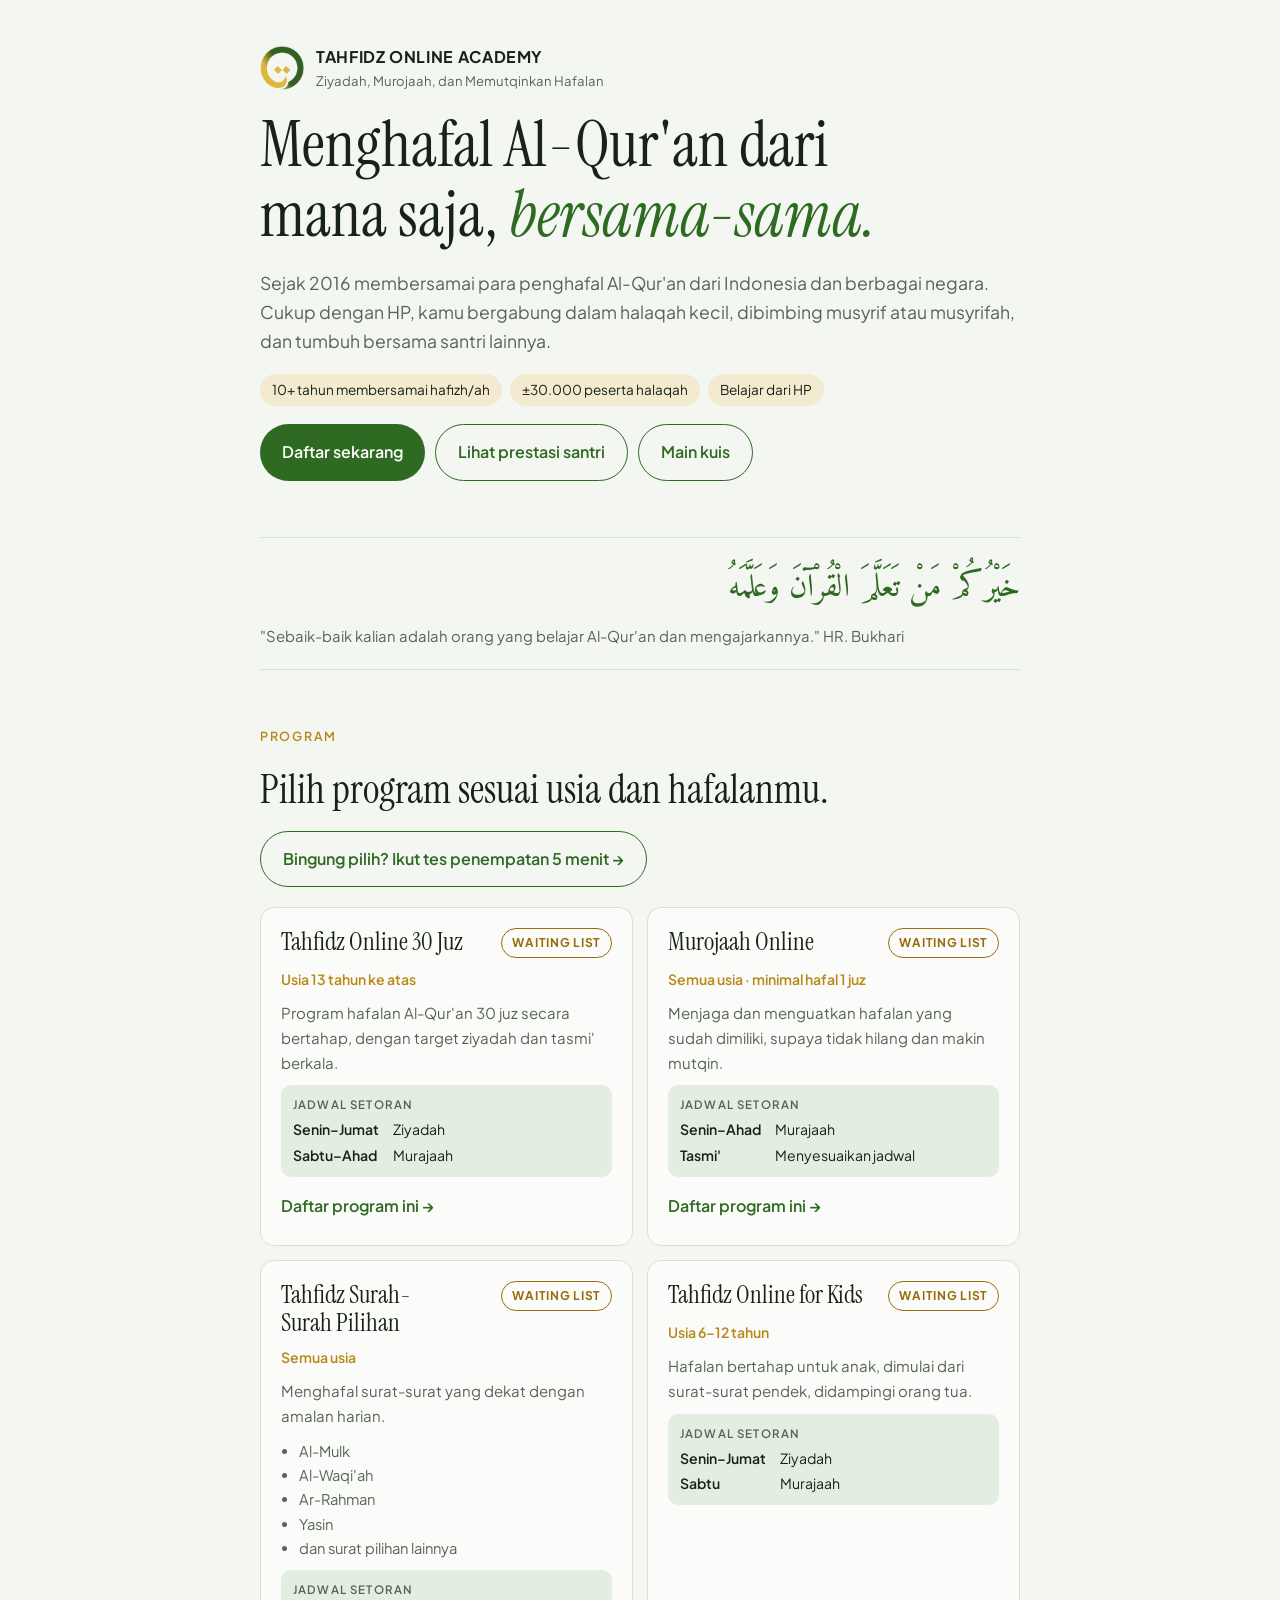
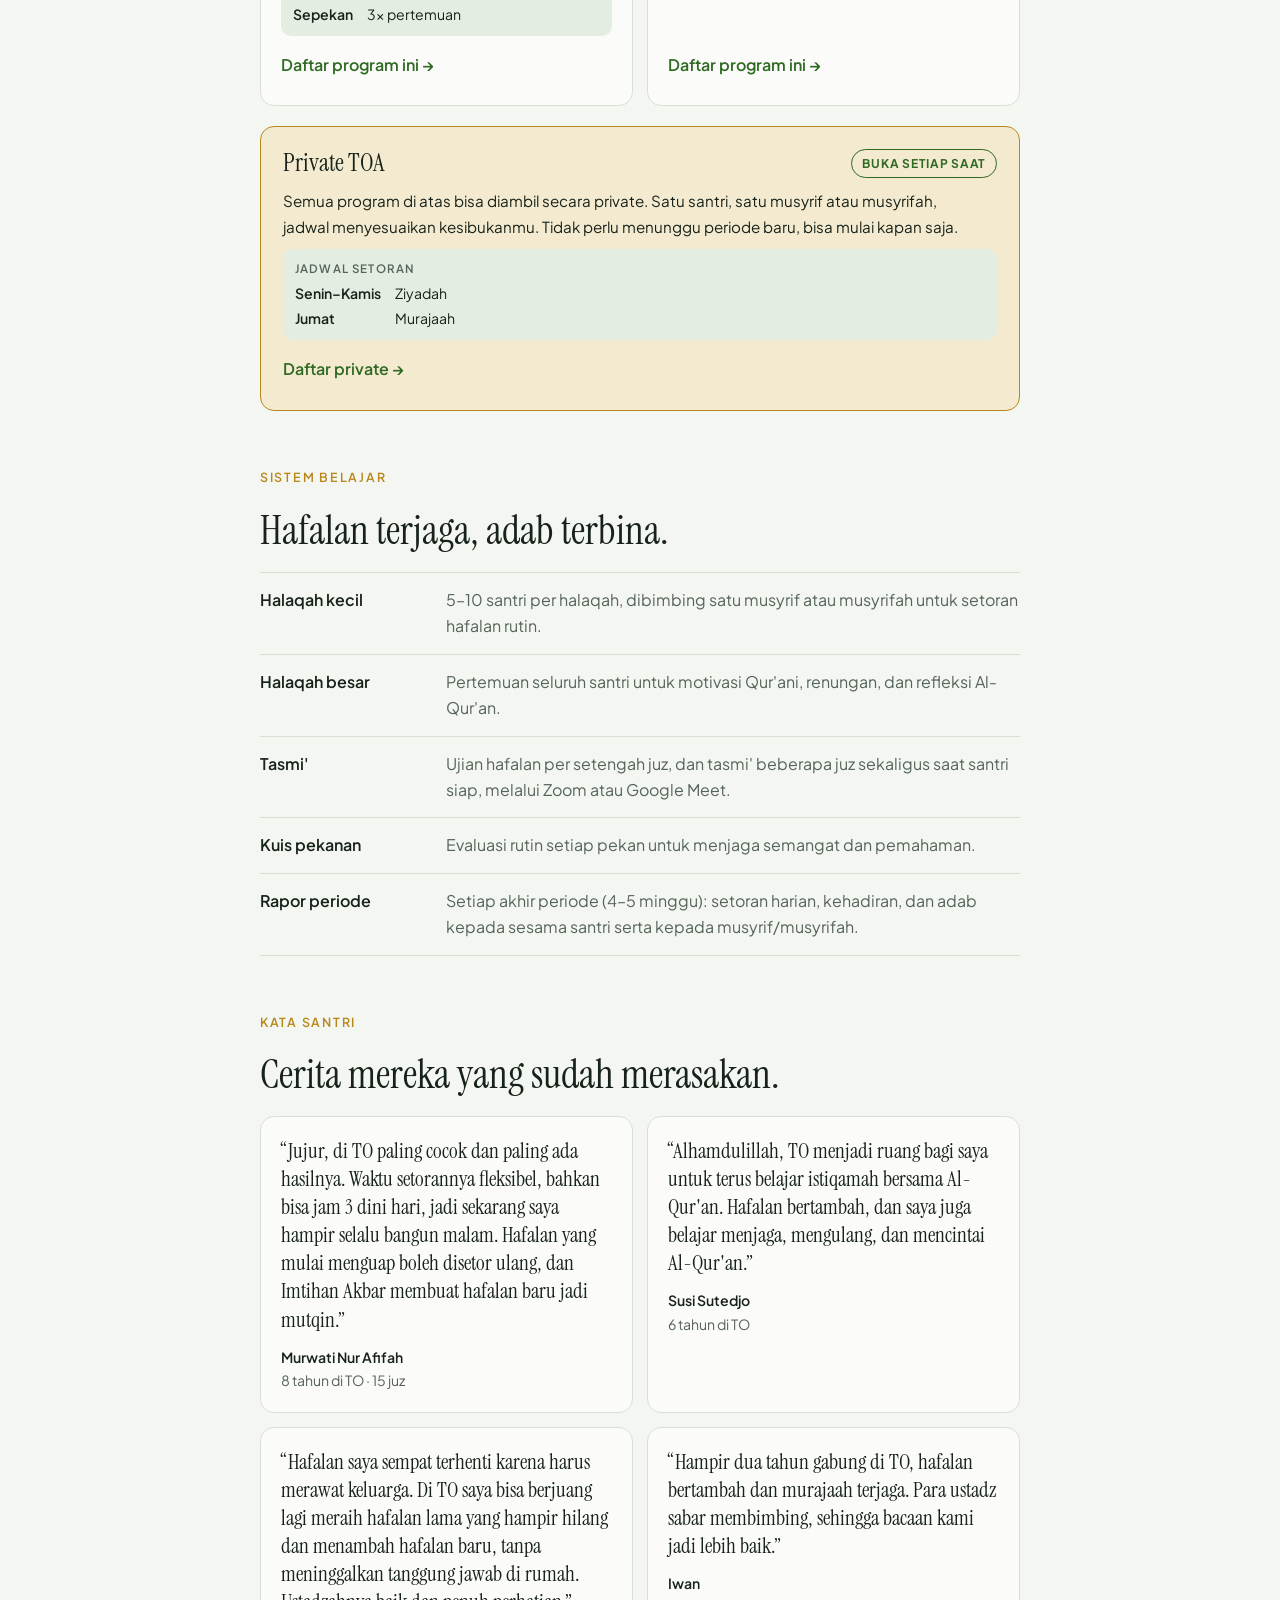
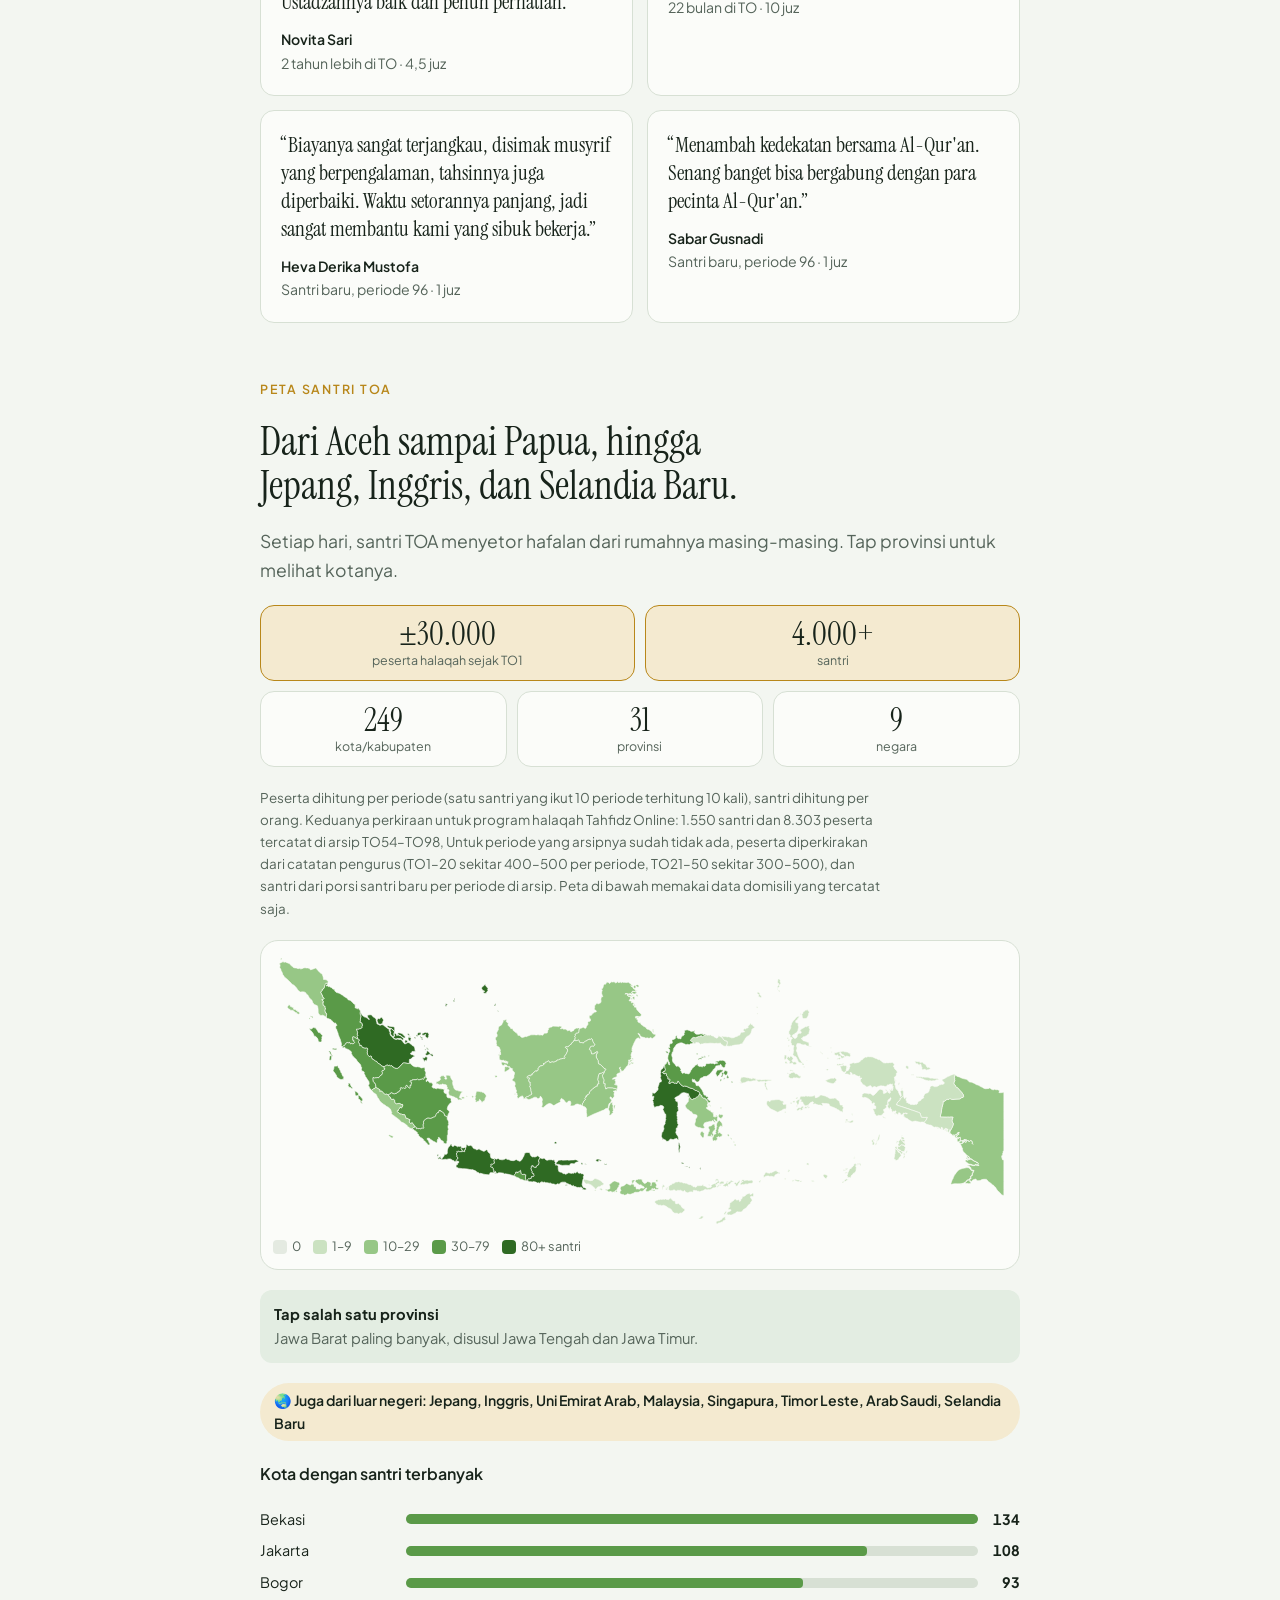
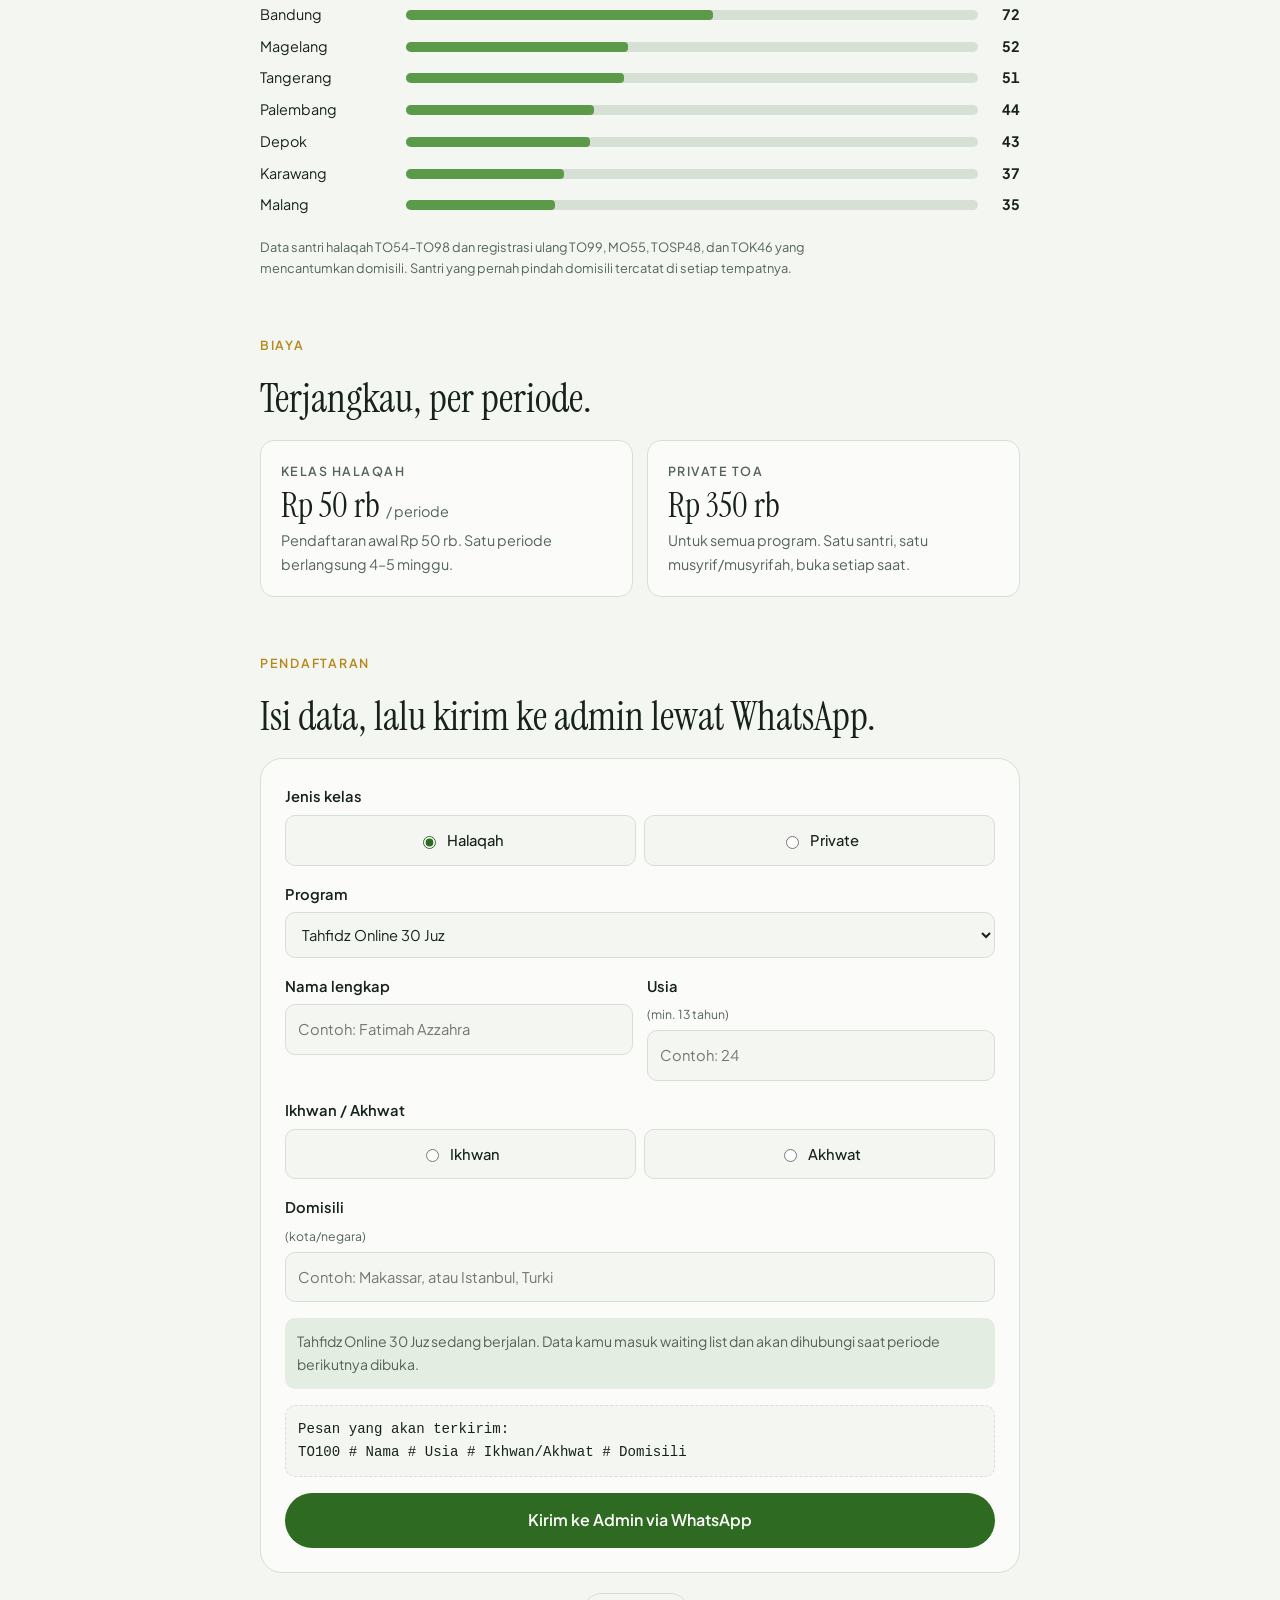
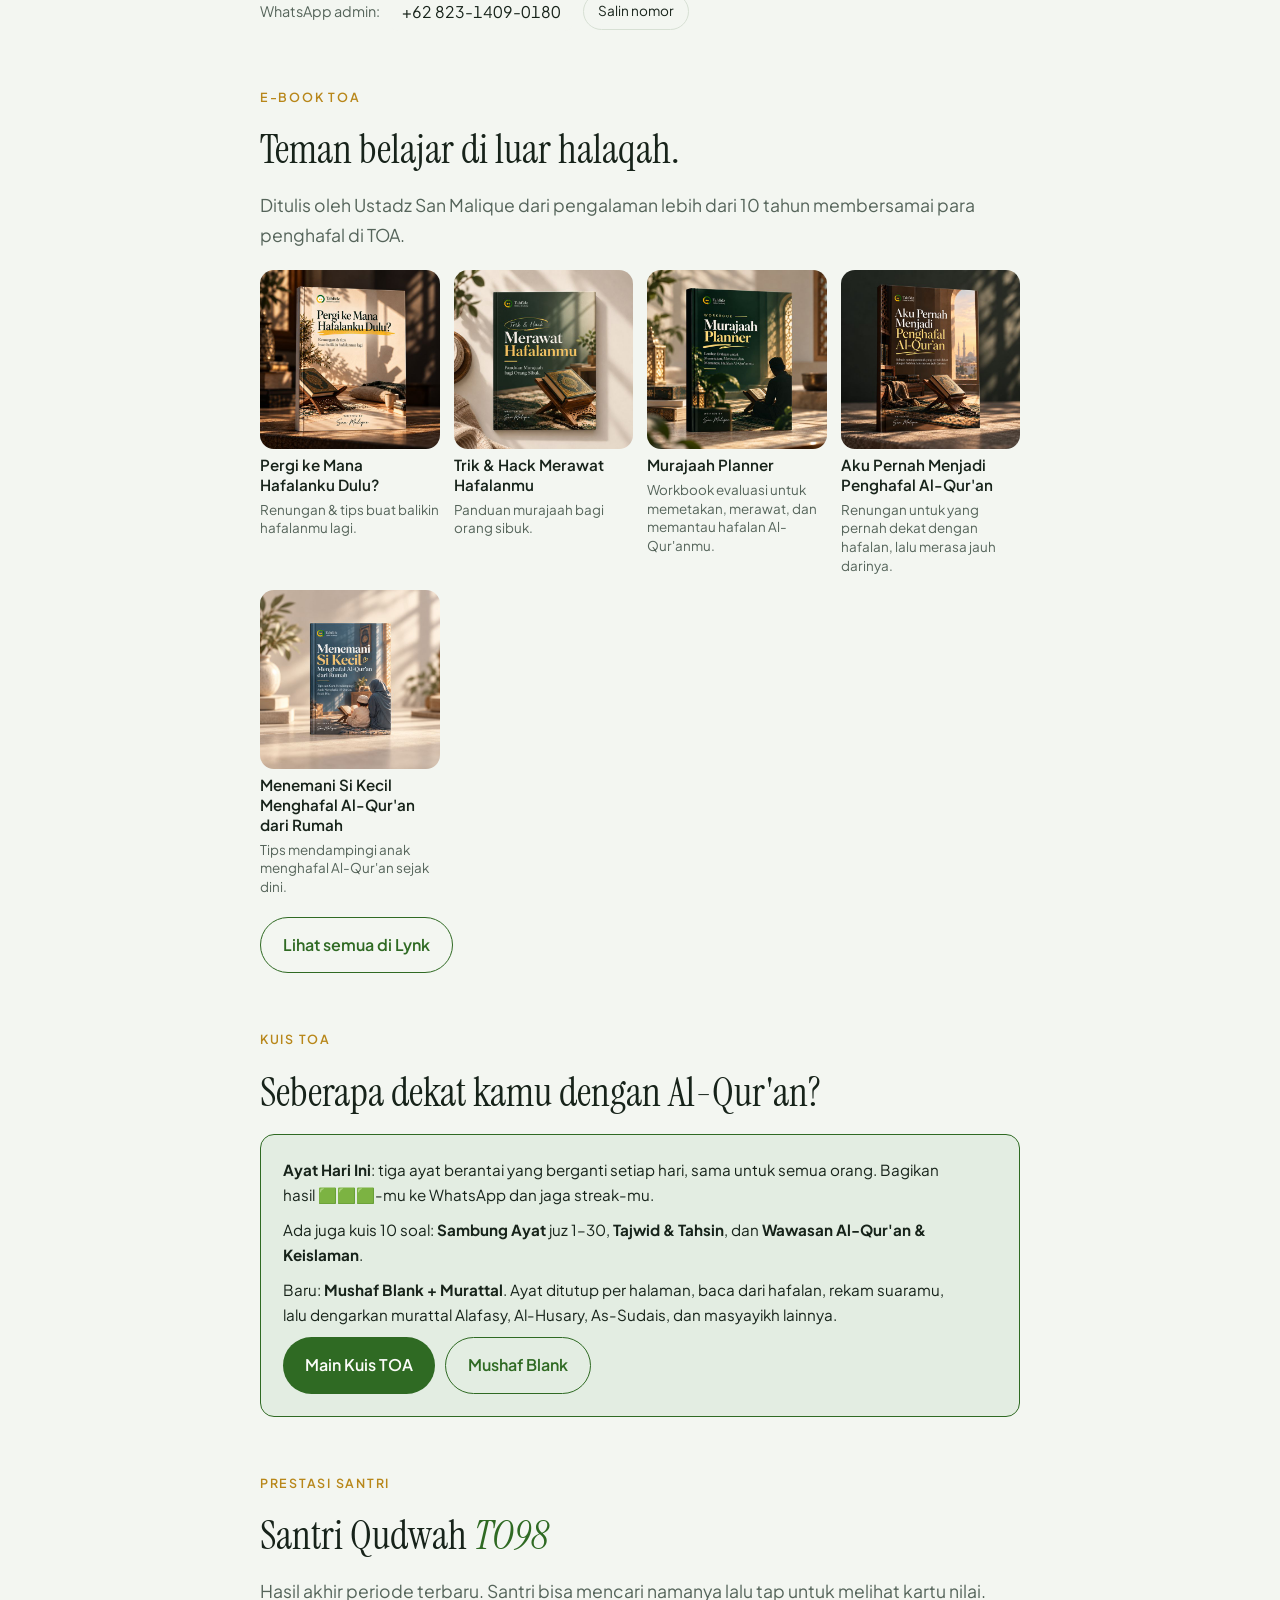
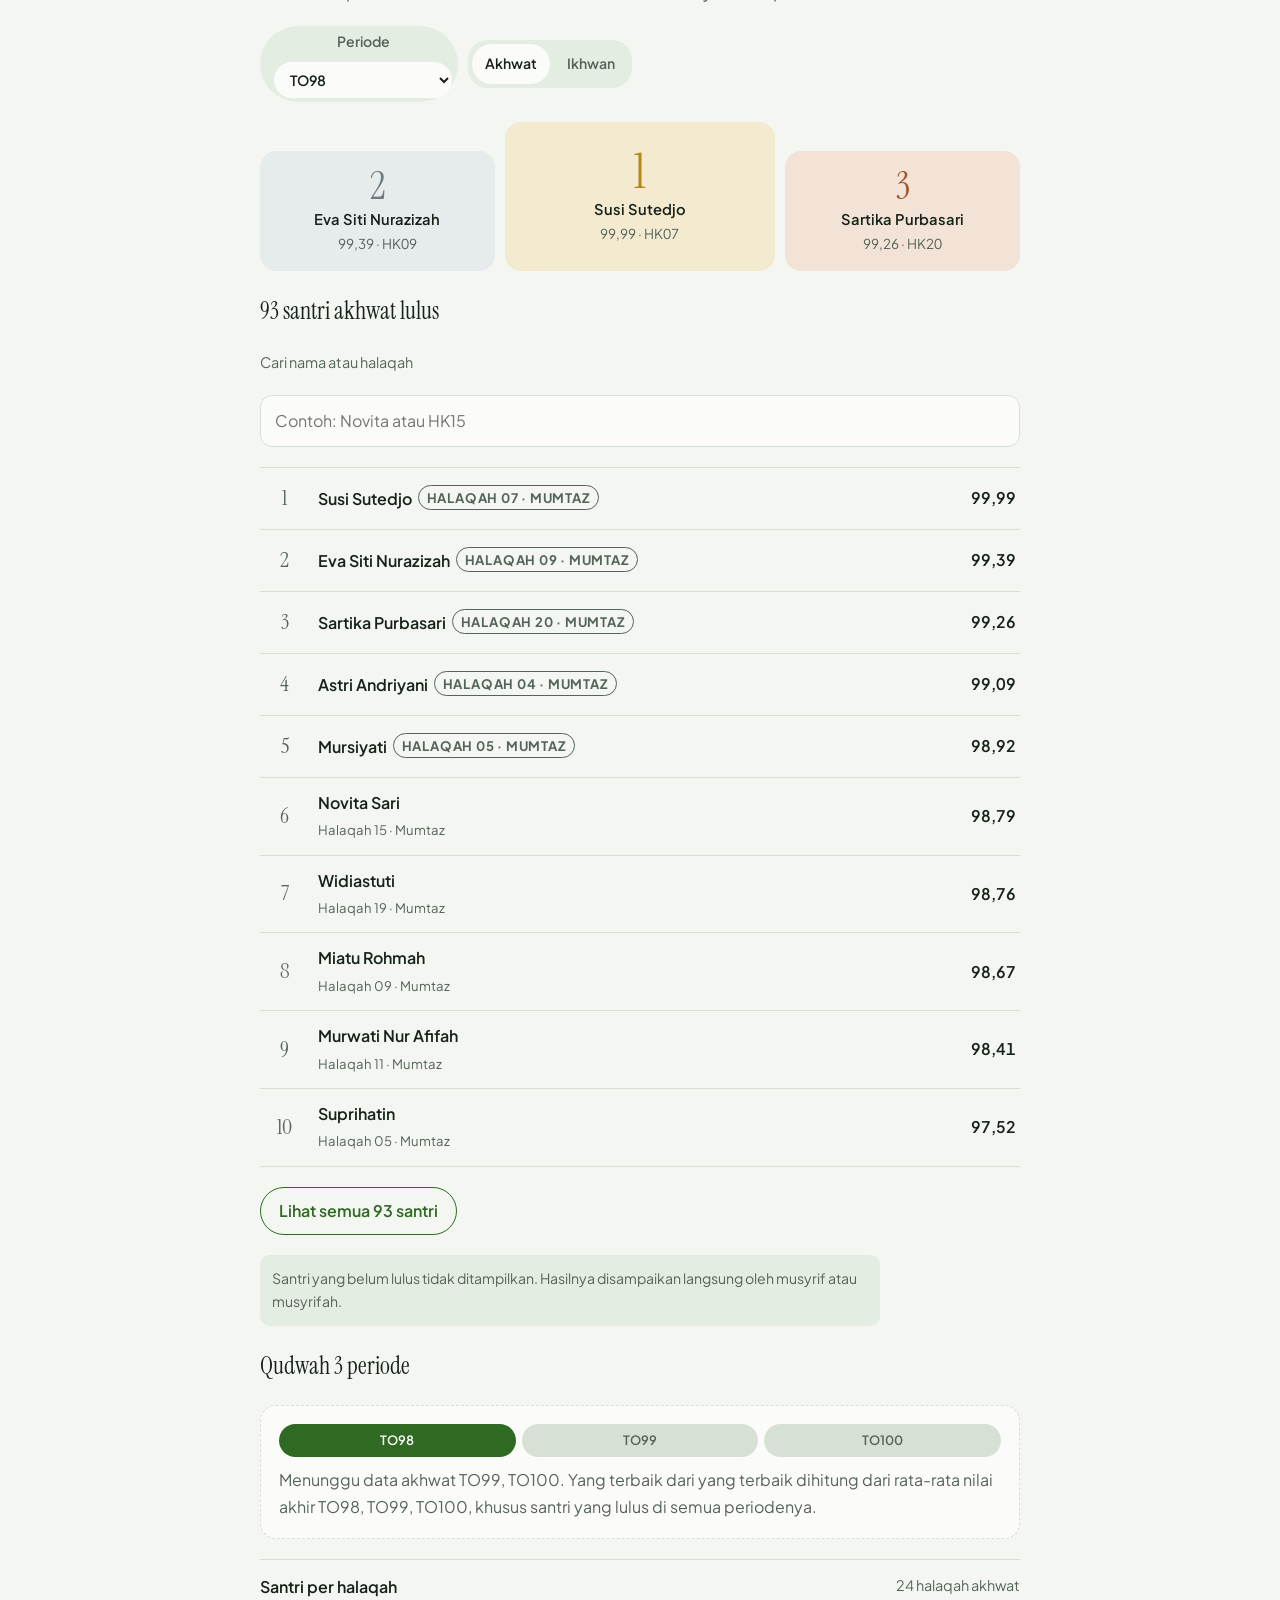
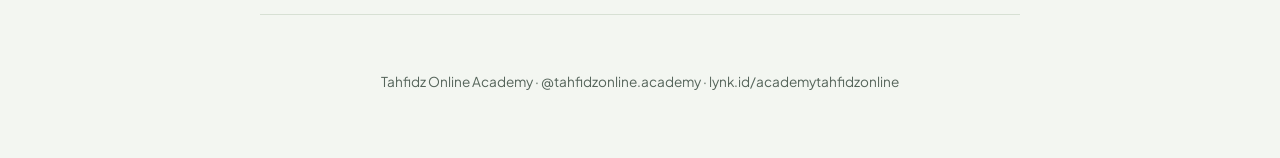
==== index.html @ 3d91cedf "Klasemen: 20 besar di kuis, 10 besar di beranda Co-Authored-By: Claude Opus 5.5 <noreply@anthropic.c" ====
<!doctype html>
<html lang="id">
<head>
<meta charset="utf-8">
<meta name="viewport" content="width=device-width,initial-scale=1,viewport-fit=cover">
<meta name="description" content="Tahfidz Online Academy: menghafal Al-Qur'an dari mana saja, bersama halaqah dan musyrif/musyrifah. Program, pendaftaran, prestasi santri, dan e-book.">
<meta property="og:title" content="Tahfidz Online Academy">
<meta property="og:description" content="Tahfidz Online Academy: menghafal Al-Qur'an dari mana saja, bersama halaqah dan musyrif/musyrifah. Program, pendaftaran, prestasi santri, dan e-book.">
<meta property="og:image" content="/img/logo-512.png">
<meta name="theme-color" content="#2F6A23">
<link rel="icon" type="image/png" href="/img/logo-160.png">
<link rel="apple-touch-icon" href="/img/logo-512.png">
<style>:root{box-sizing:border-box;padding-top:env(safe-area-inset-top,0px);padding-bottom:env(safe-area-inset-bottom,0px)}body{margin:0;padding:0;font:14px -apple-system,BlinkMacSystemFont,sans-serif}img{max-width:100%}[hidden]{display:none!important}</style>
</head>
<body>

<title>Tahfidz Online Academy</title>
<link rel="preconnect" href="https://fonts.googleapis.com">
<link rel="preconnect" href="https://fonts.gstatic.com" crossorigin>
<link rel="stylesheet" href="https://fonts.googleapis.com/css2?family=Instrument+Serif:ital@0;1&family=Plus+Jakarta+Sans:wght@400;500;600;700&family=Amiri:wght@400;700&display=swap">
<style>
/* Layout: single reading column; program cards as a 2x2 grid; registration form that composes the admin's WA format */
:root{
  --bg:#F3F6F1; --paper:#FBFCF9; --ink:#17231A; --muted:#55645A; --line:#D7E0D4;
  --green:#2F6A23; --green-soft:#E3EDE2; --gold:#B8871A; --gold-soft:#F4EAD0;
  --ok:#2F6A23; --wait:#9A6B0E;
  --display:"Instrument Serif", Georgia, "Times New Roman", serif;
  --body:"Plus Jakarta Sans", system-ui, -apple-system, "Segoe UI", sans-serif;
  --arabic:"Amiri", "Traditional Arabic", serif;
  --r:14px;
}
@media (prefers-color-scheme: dark){:root:not([data-theme="light"]){
  --bg:#0E1610; --paper:#141F17; --ink:#E6EDE5; --muted:#9DAE9F; --line:#26372A;
  --green:#8CC77E; --green-soft:#1A2B1E; --gold:#E2B84A; --gold-soft:#2A2414; --ok:#8CC77E; --wait:#E2B84A; color-scheme:dark}}
:root[data-theme="dark"]{
  --bg:#0E1610; --paper:#141F17; --ink:#E6EDE5; --muted:#9DAE9F; --line:#26372A;
  --green:#8CC77E; --green-soft:#1A2B1E; --gold:#E2B84A; --gold-soft:#2A2414; --ok:#8CC77E; --wait:#E2B84A; color-scheme:dark}
*{box-sizing:border-box}
body{background:var(--bg);color:var(--ink);font-family:var(--body);font-size:16px;line-height:1.65;
  padding-left:max(16px,env(safe-area-inset-left,0px));padding-right:max(16px,env(safe-area-inset-right,0px));padding-block:0}
.wrap{max-width:760px;margin:0 auto;padding-block:44px 64px;display:flex;flex-direction:column;gap:56px}
.eyebrow{font-size:.78rem;letter-spacing:.14em;text-transform:uppercase;color:var(--gold);font-weight:600}
h1,h2,h3{font-family:var(--display);font-weight:400;text-wrap:balance;margin:0;line-height:1.1}
h1{font-size:clamp(2.5rem,7vw,4rem)}
h1 em{font-style:italic;color:var(--green)}
h2{font-size:clamp(1.9rem,4.5vw,2.5rem)}
h3{font-size:1.55rem}
p{margin:0;max-width:62ch}
.lead{font-size:1.1rem;color:var(--muted)}
header{display:flex;flex-direction:column;gap:18px}
.brand{display:flex;align-items:center;gap:12px}
.brand svg,.brand img{width:44px;height:44px;flex:none;object-fit:contain}
.brand b{font-weight:700;letter-spacing:.04em}
.brand span{display:block;font-size:.82rem;color:var(--muted)}
.stats{display:flex;flex-wrap:wrap;gap:8px}
.stats span{background:var(--gold-soft);border-radius:999px;padding:5px 12px;font-size:.85rem}
.btn{display:inline-flex;align-items:center;justify-content:center;gap:8px;background:var(--green);color:var(--paper);text-decoration:none;font-weight:600;
  padding:14px 22px;border-radius:999px;border:0;font:inherit;font-weight:600;cursor:pointer}
.btn.ghost{background:transparent;color:var(--green);border:1.5px solid var(--green)}
.btn:focus-visible,select:focus-visible,input:focus-visible,.copy:focus-visible{outline:3px solid var(--gold);outline-offset:3px}
.ayat{border-top:1px solid var(--line);border-bottom:1px solid var(--line);padding-block:20px;display:flex;flex-direction:column;gap:6px}
.ayat .ar{font-family:var(--arabic);font-size:clamp(1.5rem,5vw,2rem);direction:rtl;text-align:right;color:var(--green);line-height:1.9}
.ayat .tr{color:var(--muted);font-size:.93rem}
section{display:flex;flex-direction:column;gap:20px}
.programs{display:grid;grid-template-columns:repeat(auto-fit,minmax(300px,1fr));gap:14px}
.prog{background:var(--paper);border:1px solid var(--line);border-radius:var(--r);padding:20px;display:flex;flex-direction:column;gap:10px;min-width:0}
.prog .top{display:flex;justify-content:space-between;align-items:start;gap:10px}
.status{font-size:.75rem;font-weight:700;letter-spacing:.06em;text-transform:uppercase;padding:4px 10px;border-radius:999px;white-space:nowrap;border:1px solid currentColor}
.status.buka{color:var(--ok)}
.status.berjalan{color:var(--wait)}
.prog .who{font-size:.88rem;color:var(--gold);font-weight:600}
.prog p{color:var(--muted);font-size:.94rem}
.prog ul{margin:0;padding-left:18px;color:var(--muted);font-size:.92rem}
.jadwal{margin:0;background:var(--green-soft);border-radius:10px;padding:10px 12px;display:grid;grid-template-columns:auto 1fr;gap:2px 14px;font-size:.88rem}
.jadwal dt{grid-column:1/-1;font-size:.72rem;letter-spacing:.1em;text-transform:uppercase;color:var(--muted);font-weight:600;margin-bottom:2px}
.jadwal dd{margin:0}
.jadwal dd.d{font-weight:600}
.prog .pick{align-self:flex-start;margin-top:auto;background:none;border:0;color:var(--green);font:inherit;font-weight:600;cursor:pointer;padding:6px 0}
.private{background:var(--gold-soft);border:1px solid var(--gold);border-radius:var(--r);padding:22px;display:flex;flex-direction:column;gap:10px}
.private .top{display:flex;justify-content:space-between;align-items:start;gap:10px;flex-wrap:wrap}
.private p{color:var(--ink);font-size:.95rem}
.private .pick{align-self:flex-start;background:none;border:0;color:var(--green);font:inherit;font-weight:600;cursor:pointer;padding:6px 0}
.system{border-top:1px solid var(--line)}
.system div{display:grid;grid-template-columns:170px 1fr;gap:16px;padding-block:14px;border-bottom:1px solid var(--line)}
.system dt{font-weight:600}
.system dd{margin:0;color:var(--muted);min-width:0}
dl{margin:0}
.fee{display:grid;grid-template-columns:repeat(auto-fit,minmax(220px,1fr));gap:14px}
.fee .card{background:var(--paper);border:1px solid var(--line);border-radius:var(--r);padding:20px;display:flex;flex-direction:column;gap:6px}
.fee .lbl{font-size:.78rem;letter-spacing:.12em;text-transform:uppercase;color:var(--muted);font-weight:600}
.fee .amt{font-family:var(--display);font-size:2.1rem;line-height:1.05;font-variant-numeric:tabular-nums}
.fee .amt small{font-family:var(--body);font-size:.9rem;color:var(--muted)}
.fee p{color:var(--muted);font-size:.9rem}
form{background:var(--paper);border:1px solid var(--line);border-radius:22px;padding:24px;display:flex;flex-direction:column;gap:16px}
.row{display:grid;grid-template-columns:1fr 1fr;gap:14px}
label{display:flex;flex-direction:column;gap:6px;font-weight:600;font-size:.92rem;min-width:0}
label small{font-weight:400;color:var(--muted)}
input,select{font:inherit;font-weight:400;color:var(--ink);background:var(--bg);border:1px solid var(--line);border-radius:10px;padding:12px;width:100%}
.seg{display:flex;gap:8px}
.seg label{flex:1;flex-direction:row;align-items:center;justify-content:center;gap:8px;border:1px solid var(--line);border-radius:10px;padding:12px;cursor:pointer;background:var(--bg);font-weight:500}
.seg input{width:auto;accent-color:var(--green)}
.note{font-size:.88rem;color:var(--muted);background:var(--green-soft);border-radius:10px;padding:12px}
.err{color:#B3261E;font-size:.9rem}
.preview{font-family:ui-monospace,SFMono-Regular,Menlo,monospace;font-size:.88rem;background:var(--bg);border:1px dashed var(--line);border-radius:10px;padding:12px;white-space:pre-wrap;word-break:break-word}
.after{border:1.5px solid var(--green);border-radius:16px;padding:18px;display:flex;flex-direction:column;gap:10px}
.after b{font-weight:700}
.num{display:flex;flex-wrap:wrap;gap:10px;align-items:center}
.num code{font-family:var(--body);background:var(--bg);padding:6px 12px;border-radius:8px;user-select:all;font-variant-numeric:tabular-nums}
.copy{background:transparent;border:1px solid var(--line);color:var(--ink);border-radius:999px;padding:6px 14px;font:inherit;font-size:.85rem;cursor:pointer}
.testi{display:grid;grid-template-columns:repeat(auto-fit,minmax(260px,1fr));gap:14px}
.testi figure{margin:0;background:var(--paper);border:1px solid var(--line);border-radius:var(--r);padding:20px;display:flex;flex-direction:column;gap:12px;min-width:0}
.testi blockquote{margin:0;font-family:var(--display);font-size:1.3rem;line-height:1.35}
.testi figcaption{font-size:.88rem;color:var(--muted)}
.testi figcaption b{color:var(--ink);font-weight:600;display:block}
footer{color:var(--muted);font-size:.85rem;text-align:center}
@media (max-width:540px){.row{grid-template-columns:1fr}.system div{grid-template-columns:1fr;gap:2px}}
</style>

<div class="wrap">
  <header>
    <div class="brand">
      <img class="toa-logo" src="[data-uri]" alt="Logo Tahfidz Online Academy" width="44" height="44">
      <div><b>TAHFIDZ ONLINE ACADEMY</b><span>Ziyadah, Murojaah, dan Memutqinkan Hafalan</span></div>
    </div>
    <h1>Menghafal Al-Qur'an dari mana saja, <em>bersama-sama.</em></h1>
    <p class="lead">Sejak 2016 membersamai para penghafal Al-Qur'an dari Indonesia dan berbagai negara. Cukup dengan HP, kamu bergabung dalam halaqah kecil, dibimbing musyrif atau musyrifah, dan tumbuh bersama santri lainnya.</p>
    <div class="stats"><span>10+ tahun membersamai hafizh/ah</span><span>±30.000 peserta halaqah</span><span>Belajar dari HP</span></div>
    <div style="display:flex;flex-wrap:wrap;gap:10px"><a class="btn" href="#daftar">Daftar sekarang</a><a class="btn ghost" href="#prestasi">Lihat prestasi santri</a><a class="btn ghost" href="#kuis">Main kuis</a></div>
  </header>

  <div class="ayat">
    <div class="ar" lang="ar">خَيْرُكُمْ مَنْ تَعَلَّمَ الْقُرْآنَ وَعَلَّمَهُ</div>
    <p class="tr">"Sebaik-baik kalian adalah orang yang belajar Al-Qur'an dan mengajarkannya." HR. Bukhari</p>
  </div>

  <section id="program">
    <span class="eyebrow">Program</span>
    <h2>Pilih program sesuai usia dan hafalanmu.</h2>
    <a id="tes-cta" class="btn ghost" style="align-self:flex-start" href="/kuis/#tes">Bingung pilih? Ikut tes penempatan 5 menit →</a>
    <div class="programs" id="prog-list"></div>
    <article class="private">
      <div class="top"><h3>Private TOA</h3><span class="status buka">Buka setiap saat</span></div>
      <p>Semua program di atas bisa diambil secara private. Satu santri, satu musyrif atau musyrifah, jadwal menyesuaikan kesibukanmu. Tidak perlu menunggu periode baru, bisa mulai kapan saja.</p>
      <dl class="jadwal"><dt>Jadwal setoran</dt><dd class="d">Senin–Kamis</dd><dd>Ziyadah</dd><dd class="d">Jumat</dd><dd>Murajaah</dd></dl>
      <button class="pick" type="button" id="pick-private">Daftar private →</button>
    </article>
  </section>

  <section>
    <span class="eyebrow">Sistem belajar</span>
    <h2>Hafalan terjaga, adab terbina.</h2>
    <dl class="system">
      <div><dt>Halaqah kecil</dt><dd>5–10 santri per halaqah, dibimbing satu musyrif atau musyrifah untuk setoran hafalan rutin.</dd></div>
      <div><dt>Halaqah besar</dt><dd>Pertemuan seluruh santri untuk motivasi Qur'ani, renungan, dan refleksi Al-Qur'an.</dd></div>
      <div><dt>Tasmi'</dt><dd>Ujian hafalan per setengah juz, dan tasmi' beberapa juz sekaligus saat santri siap, melalui Zoom atau Google Meet.</dd></div>
      <div><dt>Kuis pekanan</dt><dd>Evaluasi rutin setiap pekan untuk menjaga semangat dan pemahaman.</dd></div>
      <div><dt>Rapor periode</dt><dd>Setiap akhir periode (4–5 minggu): setoran harian, kehadiran, dan adab kepada sesama santri serta kepada musyrif/musyrifah.</dd></div>
    </dl>
  </section>

  <section id="testimoni" hidden>
    <span class="eyebrow">Kata santri</span>
    <h2>Cerita mereka yang sudah merasakan.</h2>
    <div class="testi" id="testi-list"></div>
  </section>

<!-- PETA:START -->
  <section id="peta">
<style>
:root{--m0:#E4EAE1;--m1:#CBE2C1;--m2:#97C786;--m3:#5A9A48;--m4:#2F6A23}
@media (prefers-color-scheme: dark){:root:not([data-theme="light"]){--m0:#1D2920;--m1:#28462B;--m2:#3D7537;--m3:#69AB58;--m4:#A6DA94}}
:root[data-theme="dark"]{--m0:#1D2920;--m1:#28462B;--m2:#3D7537;--m3:#69AB58;--m4:#A6DA94}
.pt-stats{display:grid;grid-template-columns:repeat(6,1fr);gap:10px}
.pt-stats div{grid-column:span 2}
.pt-stats div.hl{grid-column:span 3;background:var(--gold-soft);border-color:var(--gold)}
.pt-stats div{background:var(--paper);border:1px solid var(--line);border-radius:14px;padding:12px 8px;display:flex;flex-direction:column;text-align:center}
.pt-stats b{font-family:var(--display);font-weight:400;font-size:2rem;line-height:1.05;font-variant-numeric:tabular-nums}
.pt-stats span{font-size:.78rem;color:var(--muted);line-height:1.3}
@media (max-width:480px){.pt-stats div,.pt-stats div.hl{grid-column:span 3}.pt-stats div:last-child{grid-column:1/-1}}
.pt-map{position:relative;background:var(--paper);border:1px solid var(--line);border-radius:18px;padding:12px}
.pt-map svg{width:100%;height:auto;display:block}
.pv{stroke:var(--paper);stroke-width:.8;stroke-linejoin:round;cursor:pointer;transition:opacity .15s}
.pv.l0{fill:var(--m0)}.pv.l1{fill:var(--m1)}.pv.l2{fill:var(--m2)}.pv.l3{fill:var(--m3)}.pv.l4{fill:var(--m4)}
.pt-map svg:hover .pv:not(:hover){opacity:.75}
.pv.on{stroke:var(--gold);stroke-width:2.2}
.pt-leg{display:flex;flex-wrap:wrap;gap:12px;align-items:center;font-size:.8rem;color:var(--muted);margin-top:8px}
.pt-leg span{display:inline-flex;align-items:center;gap:5px}
.pt-leg i{width:14px;height:14px;border-radius:4px;display:inline-block}
.pt-tip{background:var(--green-soft);border-radius:12px;padding:12px 14px;font-size:.92rem;min-height:3.2em}
.pt-tip b{display:block}
.pt-abroad{display:inline-flex;align-items:center;gap:8px;background:var(--gold-soft);border-radius:999px;padding:6px 14px;font-size:.88rem;font-weight:600;align-self:flex-start}
.pt-rows{display:flex;flex-direction:column;gap:8px}
.pt-row{display:grid;grid-template-columns:8.5rem 1fr 2rem;gap:10px;align-items:center;font-size:.9rem}
.pt-c{overflow:hidden;text-overflow:ellipsis;white-space:nowrap}
.pt-bar{height:10px;background:var(--line);border-radius:999px;overflow:hidden}
.pt-bar i{display:block;height:100%;background:var(--m3);border-radius:0 4px 4px 0}
.pt-row b{font-variant-numeric:tabular-nums;text-align:right}
</style>
    <span class="eyebrow">Peta Santri TOA</span>
    <h2>Dari Aceh sampai Papua, hingga Jepang, Inggris, dan Selandia Baru.</h2>
    <p class="lead">Setiap hari, santri TOA menyetor hafalan dari rumahnya masing-masing. Tap provinsi untuk melihat kotanya.</p>
    <div class="pt-stats"><div class="hl"><b>±30.000</b><span>peserta halaqah sejak TO1</span></div><div class="hl"><b>4.000+</b><span>santri</span></div><div><b>249</b><span>kota/kabupaten</span></div><div><b>31</b><span>provinsi</span></div><div><b>9</b><span>negara</span></div></div>
    <p style="font-size:.84rem;color:var(--muted)">Peserta dihitung per periode (satu santri yang ikut 10 periode terhitung 10 kali), santri dihitung per orang. Keduanya perkiraan untuk program halaqah Tahfidz Online: 1.550 santri dan 8.303 peserta tercatat di arsip TO54–TO98, Untuk periode yang arsipnya sudah tidak ada, peserta diperkirakan dari catatan pengurus (TO1–20 sekitar 400–500 per periode, TO21–50 sekitar 300–500), dan santri dari porsi santri baru per periode di arsip. Peta di bawah memakai data domisili yang tercatat saja.</p>
    <div class="pt-map">
      <svg viewBox="0 0 1000 375" role="img" aria-label="Peta sebaran santri TOA per provinsi"><path class="pv l2" data-k="IRIAN JAYA TIMUR" d="M929.2 165.9L932.3 168.1L935 168.8L937 170L940.1 171.1L944.4 172L945.5 172.4L947.2 173.9L948 175L949.7 176.1L950.4 175.8L952.5 176.2L953.2 176.7L955.3 177.5L958.5 179.4L960.5 179.9L961.9 180.6L964 182L966.4 183L967.7 183.9L970.1 184.9L972.1 184.8L975.3 184.5L975.9 183.8L977.3 184.4L978.8 185.7L979.5 185.5L980.5 186.3L981.8 186.5L982.1 185.3L984.9 186.3L987.2 186.2L989.7 187.4L989.6 188.7L988.9 189.5L989.1 190.2L990.7 190.3L993.8 190.2L995.7 189.7L995.7 201.9L995.7 216.2L995.7 227L995.7 241.4L995.7 254L995.7 269.7L995 269.8L994.6 270.8L994.7 271.8L994.1 272.8L994.2 274.3L993.7 275.4L993 276.1L992.6 278.4L993.6 279.1L993 279.9L993.9 280.6L993.8 281.6L995.7 282.1L995.7 295.8L995.7 311.3L995.7 322.2L995.7 330.5L993.1 329.6L991.9 328.6L991 327.2L987.3 324L985.4 321.3L984.8 319.7L982.2 317.5L981.6 316.4L980.5 316L977.9 313.7L975 311.7L973.6 310.4L972.9 309.1L972.2 308.5L970.3 308.3L967.8 308.4L965.1 308.9L963.5 310L960.1 310.3L958.7 309.7L957.5 307.9L954.1 308.9L952.3 310.2L951.2 311.8L949.9 310.4L949.2 309L949.5 307.8L950.5 307.8L951.1 307.1L950.5 306.5L951 304L952.9 303.1L952.9 300.9L953.8 299.4L954.1 298.1L955.3 297.1L954.7 296.1L953.3 295.6L952 295.8L951.4 294.8L950.5 292.3L949.5 291.2L947.6 290.1L945.9 289.5L945.8 288.8L947.3 289L950.6 288.8L953.5 289.7L956.6 289.6L957.2 288.8L958 288.9L958.7 289.5L959.2 289.2L960.2 289.6L961.9 289.4L961.8 288.7L960.9 288.9L960.3 288L960.9 286.9L960 285.4L957.7 284.8L957.5 284.1L955.7 283.6L953.2 281.7L951.7 280.8L950.9 279.8L949.9 280.2L948.9 279.7L948.8 278L948.2 277.4L945.9 276.2L942.5 272.6L940.2 270.6L939.3 267.5L939.6 266.8L938.6 264.9L937.2 261.7L936.7 261.3L936.8 259.9L938.7 259.7L940 259L940.6 257.8L941.4 257.7L941.4 256.9L941.9 256.5L942.2 257.2L943.1 258L943.8 257.8L944.5 257.7L944.4 256.9L944.9 256.1L946.1 255.5L947.2 255.4L947.5 256.5L949.1 256.7L950.1 255.7L950.8 255.5L951.4 255.8L952.1 256.2L952.9 257.9L952.3 259L952.9 259.9L954.1 260.5L953 259.9L952.4 259.1L952.8 258.4L952.9 257.7L952.5 257L952.2 256.3L951.4 255.7L950 255.6L949.1 256.6L947.6 256.5L947.4 255.6L945.9 255.5L945 256L944.4 256.7L944.6 257.5L943.8 257.7L943.3 258L942.8 257.5L942.3 257.2L942.1 256.5L941.2 257.2L940.9 257.9L940.2 257L941.8 255.7L943.2 255.5L944.5 255.4L945.3 254.6L944.2 254.5L941.5 254L940.2 255.4L936.5 255.8L936.3 254.6L936.7 253.5L936.6 252.6L936.5 251.7L936.3 251.1L935.2 251.6L934.5 250.9L933.9 251.7L933.8 252.8L933 252.9L932.2 252.2L932.5 251.1L931.8 250.9L930.8 249.8L932 249.5L932.3 248.5L932.9 247.5L934.2 247.3L934.1 245.8L934.7 245.5L935 244.6L933.1 244.6L932.8 245.4L931.9 245.6L932.3 246.5L928.5 248.4L928.2 247.8L925.4 249.1L925.7 248.1L924.1 246.5L921.3 245.1L922.7 244.4L922.5 243.1L922.9 242L923.2 241.4L924.7 238.8L925.7 236.8L926.8 233.8L927 232.6L925.5 230.3L925.1 228.4L925.7 226L926.5 223.7L923.5 223.5L921.8 223.7L919.3 223.6L917.3 223.7L909.1 223.5L909.5 220.7L910.5 216.9L910.9 213.3L911.3 210.9L912.8 205.4L913.1 202L914.2 202.1L915.6 201.6L917.1 200.1L918.6 199.4L920.8 199.5L921.7 198.6L922.9 198.6L924.1 199.2L926.4 199.6L929.1 199.2L936.1 198.8L937.5 197.3L940.1 196.7L940.9 195.4L940.6 193.3L938.4 189.8L935.5 187.1L934.8 185.8L933.6 184.8L932.8 183.7L931.6 183.5L930.1 181.7L929.7 180.5L928.1 179.2L927.6 178.3L927.9 175.9L928.9 173.8L928.4 171.7L928.7 170.8L928.3 169.6L929.2 165.9ZM943.2 312L941.5 312.9L941.1 313.5L937.4 314.5L932.2 314.5L928.4 314.3L924.4 315.1L923.4 314.6L924.6 310.8L925.6 308.6L926.5 307.3L926.9 305.8L928.1 303.3L929.2 301.4L930.4 300.3L930.6 299.6L932.1 297.6L934.3 295.7L936 294.7L939.2 293.5L945.4 292.4L947.6 292.6L949.7 293.9L951 296.1L951.7 296.4L954.4 296.7L953.6 297.9L953.3 299.3L952.7 300.2L952.4 301.3L952.6 302.4L952 303.2L950.9 303.5L950.2 304.3L950.5 305.8L950.2 306.7L948.8 307.6L948.2 308.9L945.6 309.2L945.1 310.4L943.2 312ZM953.6 289L952.2 288.2L950.4 287.8L949.6 287.9L947.5 287.1L944.9 285L943.7 284.4L943 283.2L943.5 282.4L944.6 281.9L946.5 282.5L948.2 281.3L950.6 281L952.3 281.7L955.2 283.7L956.7 283.9L957.7 284.9L959.3 285.6L960 285.5L960.8 287L960 288L960.9 289.1L958.7 289.2L958.2 287.8L957.2 287.7L956.2 288.9L953.6 289ZM943.5 312.4L945.4 310.9L945.6 309.7L947.3 309.5L948.6 308.9L949.3 309.8L949.3 311.5L950.9 312.5L950.7 314.2L947 314.3L945.5 313.8L944.5 313.9L942.9 313.2L943.5 312.4ZM936.3 259.1L934.9 258.7L934.6 257.5L937.1 256.2L940.7 255.5L941.6 254.1L944.8 254.7L944.3 255.4L942 255.5L939.3 256.6L939.8 259L937.3 259.5L936.3 259.1ZM932.4 256.5L932 254.4L932.4 253.4L934 252.8L934 252L934.7 251L935.1 251.7L936.1 251.1L936.5 251.9L936.5 253L935.9 255.7L935 257L933.1 257.1L932.4 256.5ZM934 245.9L934.2 247.1L932.9 247.4L932.2 248.5L932.1 249.2L930.7 249.3L931.9 251.7L931.4 252.1L930.1 251.2L928.3 249.1L930 247.7L930.8 247.8L931.5 246.9L932.5 246.4L933.2 244.6L934.5 244.5L934.9 245.3L934.1 245.6ZM948.9 280.7L946.7 278.9L945.5 278.6L945.3 277.1L945.9 276.5L948 277.6L948.7 278.3L948.9 280.7ZM945.6 281L944.3 279.8L944.7 278.7L946.9 279.9L946.1 280.3L945.6 281ZM945.9 281.9L946.2 280.3L947.3 279.7L948.1 280.9L946.7 282.1L945.9 281.9ZM936.6 314.6L937.6 314.5L940.4 313.7L939.1 314.8L937.1 315.2L936.6 314.6ZM927.9 249.2L926.8 249.4L926.3 248.6L927.2 248.1L927.9 247.6L928.6 248.6L927.9 249.2Z"><title>Papua: 19 santri</title></path><path class="pv l2" data-k="NUSATENGGARA BARAT" d="M492 316.9L492.1 318.1L494.3 318.2L494.6 318.8L494.6 320.1L495.1 321.4L495.7 321.7L497.1 321.1L499.2 322L500.9 320.3L502.8 320L504.1 320.6L505.6 320.2L505.6 318.7L502 316.6L501.6 315.8L499.5 316.1L496.3 313.9L493.3 311.2L493.9 309.5L495.1 308.8L496.3 308.8L498.3 307.8L498.9 308.2L500.1 308L501.8 308.4L503 309L503 310.4L503.8 311.8L504.5 312.3L505.1 313.5L506.6 314L508.1 313.2L510.4 311.3L514.1 312.3L515 313.6L515 315.4L514.4 316.7L515.4 316.7L515.2 314.8L515.8 313.3L517.3 312.1L519.3 312.1L521.7 312.8L521.5 314.1L522.7 315.7L522.8 317L522 317.4L521.9 318.3L522.4 319.8L523.3 320L525.1 319.7L525 321.1L524.5 322.2L522.1 321.8L521 322.1L519.6 320.6L518.8 321.6L517.5 321.1L516.1 321.1L515.9 322.4L518.1 322.6L519.6 322.5L520.5 323.4L519.6 324.1L517.7 324L516.4 323.1L514.4 323.3L511.3 324.8L509.3 325.2L507.9 324.1L507.9 322.6L509 321.6L508.9 320L507.4 320.8L506.7 321.7L505.8 322.2L504.2 324.1L502.4 325L501.5 324.2L499.9 324.5L499.4 325.4L497.6 326L495.1 326.1L493.1 325.9L491.2 327.2L487.3 328.7L485.6 328.8L482.9 328.1L481.4 329.5L478.8 330L477.5 328.9L476 329L474 328.5L472.6 327.2L472.7 324.9L473.3 324.6L474.2 323.1L473.4 322L473.1 320.6L473.7 318.9L474.8 317.7L477.1 317.3L478.3 316.7L480.5 315L481.1 314L483.5 314.7L486.9 316.3L488 314.7L488.6 315L490.6 314.8L491.9 315.6L492 316.9ZM465.2 326.6L465 325.6L463.5 325.5L462.4 325.8L461 325.7L460.6 324.7L457.4 325.5L455.6 324L453.3 323.3L453 322.1L453.7 321.5L455 322.7L457 321.8L458.4 321.6L459 320.4L458.9 317.3L458.3 316.8L458.1 315.7L458.7 314.8L459.8 314.5L463 311.5L464.9 310.6L466.5 310.8L469.9 312.2L470.9 312.3L472.3 313.6L472.2 315.6L471.2 316.6L471.2 318.1L470.3 319.1L468.5 322.5L467.9 322.9L469.1 325.3L467.2 325.9L466.6 325.4L467.1 323.7L466.1 323.9L465.4 324.6L465.6 326.3ZM490.9 309.2L492.9 309.3L493.3 309.8L491.6 311.2L490.8 313.2L489.8 314.5L488.6 313.7L489.4 311.9L488.8 311.6L488.8 310.2L489.6 309.5L490.9 309.2ZM523.4 308.8L524.2 309.5L524.2 310.8L522.7 311.6L521.7 311L521.7 309.8L522.8 308.8Z"><title>Nusa Tenggara Barat: 22 santri</title></path><path class="pv l1" data-k="GORONTALO" d="M590.3 111.1L591.1 112L593.1 111.8L594.3 112.1L596.3 111.5L596.9 112.3L598.9 113L600.3 113.1L601.1 114.3L604.5 116L606.1 115.1L606.7 114L606.6 112.8L607.5 112.8L608.4 113.5L609.7 114L610.3 113.6L610.9 114.6L612.9 115.6L613.3 117.5L615.7 119.4L618.4 119.9L619.1 121.3L618.9 123.9L617.8 126.5L616.7 126.9L615.2 127L613.6 126.6L612.1 125.1L611.3 124.9L610.4 123.6L609.3 122.6L607.8 123.2L605.5 123.2L604.2 123L601.6 123.3L598 123L595.3 122.8L592.3 123.4L591.1 123.1L590 123.5L589.2 123L587.4 123.3L585.1 124L583.5 124L582.2 124.7L580.1 122.4L577 122.1L576.2 121.8L576.1 122.9L574.4 123.5L573.7 123.2L572.1 123.4L572.3 121.3L570 120.7L568.3 118.7L569.5 118.4L570.3 116.7L571 115.9L573 114.9L575.4 115.3L578 114.6L579.2 113.9L580.9 113.7L582.6 112.9L583.7 112.7L584.6 113.2L585.5 114.3L586.1 113.3L587.7 112.1L590.3 111.1Z"><title>Gorontalo: 3 santri</title></path><path class="pv l2" data-k="SULAWESI TENGGARA" d="M564.3 194.7L566.3 193.5L567.5 195.6L568.3 197.6L569.2 197.8L570.2 199.5L571.5 199.7L572.3 198.7L575.1 198.1L576.9 196.4L578.6 195.8L579.8 194.2L580.3 193.1L581 192.2L581.8 192L582.3 193.2L583.5 193.5L584 194.1L584.9 196.8L586.2 197.5L588.1 197.5L589 198.6L590.3 199L590.3 200.3L591.4 201.3L592.6 202.5L592.4 203.7L592.9 204.1L592.4 205L592.5 206L594.3 206.5L594.6 207L594.2 208.3L593.3 207.4L593.2 206.5L592.2 206.2L591.3 206.9L592.7 208.4L592.1 210.2L590.5 210.5L590.4 211.4L591.6 212.6L592.9 213.2L594.1 214.5L594.9 214.2L595.9 214.4L596.2 215.4L597.2 216.7L600.7 217.6L599.2 219.3L600.5 220L600.1 222.6L601.4 223.2L603.3 223.2L604.4 222.5L602.8 221.1L604.4 221.1L605.4 222.5L605.7 224.1L605.3 226.2L605.7 228L604.3 229.4L602.9 228.6L600.9 226.8L600.5 227.4L601.3 228.5L602.7 229.5L602.3 230.8L600.9 230.2L599.4 228.5L598.8 228.3L597.1 229.5L595.3 229.1L594.1 229.8L591.7 230.3L591.1 230.1L590 230.9L588 231.4L586.8 233.8L586.7 235.3L587.2 236.4L588.5 237.3L587.9 238L586 239.1L584.2 238.9L582.3 238.1L580.3 237.7L578.9 238.1L578.7 237.2L576.8 236.8L574.5 234.5L574.6 232.4L575.6 229.2L575.6 227L575.9 225.8L576.8 225.1L577.8 222.8L577.6 221L575.4 220.1L571.9 219.4L571 217.4L569.5 216L568.6 216.1L566 213.4L565.1 213.1L562.7 210.8L562 209.6L561.6 207.8L563.1 205.6L563.7 205.4L563.9 204L565 203.5L565.8 202.3L565.9 199.8L566.5 196.6L566.2 196L564.3 194.7ZM607.2 243.1L607.2 243.9L606.5 244.8L607 245.6L608.5 244.3L609.6 245.1L611 246.7L612.4 247.9L610.7 249.9L608.1 250.9L607.2 249.9L606.1 250.8L605.3 250.9L604.4 251.8L605.5 252.6L605.5 253.5L603.8 255.6L603.4 256.4L602.2 255.1L600.5 256.2L599.6 256L598.7 253.7L598.4 251.7L600.2 250.5L599.5 250.1L600.1 249.1L600.2 248.4L602 246.6L603.3 246.6L603.6 245.7L602.1 245.1L603.2 243.7L603.5 242.2L602.8 241.6L603.7 240.9L604.1 239L603.6 238.5L604.7 236.7L604.1 234.5L604.5 232.6L605.8 229.7L608.6 227.8L609.5 229.7L610.7 230.2L612.1 232.9L612.3 235.4L612.1 236.7L611.5 237.8L611 235.7L610 235.2L608.6 237.1L607.6 237.7L607.8 239.9L607.1 240.3L606.8 241.4L607.2 243.1ZM592.9 245.5L593.2 243.7L594.4 243.2L594.4 240.2L593.8 239.7L593.1 237.8L594.3 235.8L595.9 235.8L597.8 235L599.1 233.7L600.6 233L602 233.6L601.7 234.7L602.3 236.9L601.9 237.8L602.6 239L602.1 240.4L600.8 242.1L599.9 242.7L598.8 245.3L600 247L600 249L599.1 249L599 249.8L598 250.8L597.2 250.1L597.8 248.4L597.5 247.6L596.6 247.8L596.9 248.8L596.2 250L594 249.7L592.2 249.7L592 248L593 246.4L592.9 245.5ZM582 246.7L582.1 245.7L582.8 244.4L583.2 243L584.7 243.6L585.1 242.7L585.9 243.4L586 244.7L586.8 244.5L587.5 245.4L587.3 247L587.1 251.2L585 251.6L583.5 249.6L581.9 247.4L582 246.7ZM607.8 219.8L608.4 219.4L609.6 220.3L610.9 220.1L612.4 220.3L613.2 221.3L613.2 222.3L611 225.1L610.3 225.5L609.3 225.2L607.7 224.2L606.6 222L607.3 221.2L607.8 219.8ZM619.3 248.7L618.9 247.2L620.3 246.8L621.7 247.8L621.1 249.7L620.3 249.7L619.3 248.7ZM630.9 262.9L629 262.2L628.7 261.5L629.1 260.3L630.4 261L630.9 262.9ZM609.8 210.6L611.2 210.4L611.7 211.3L610.6 211.4L610.2 212L608.7 211.1L609.8 210.6ZM623.3 251.7L624.3 252.2L625.6 253.7L624.7 254.1L623.2 252.4ZM628.4 257.1L629.3 257.9L627.8 258.1L627.1 257.3L628.4 257.1ZM595.2 206.9L596.3 208.3L595.6 209.2L594.8 207.8L595.2 206.9Z"><title>Sulawesi Tenggara: 20 santri</title></path><path class="pv l3" data-k="DAERAH ISTIMEWA YOGYAKARTA" d="M327.8 303.6L328.9 302L330.4 300.5L330.7 298.4L333.2 298.4L333.1 299.2L335.8 297.3L337.2 296L338.3 300.5L339.3 301.7L340.3 301.8L341.7 301.4L343.2 301.5L343.8 302.3L344.5 302.1L344.2 303.9L343.9 306.7L344.6 308.5L344.6 309.4L345.6 310.4L342.2 310L340.2 309L337 308.1L335.8 307.5L335 306.6L332.3 305.7L330.1 304.5L327.8 303.6Z"><title>DI Yogyakarta: 45 santri</title></path><path class="pv l4" data-k="JAWA TENGAH" d="M302.4 279L302.9 280.2L305 281L306.6 279.6L308.6 281.2L312.2 281.8L314.1 281.5L315.6 280.9L317.4 279.8L318.4 281L321.2 281.5L324 282.6L327.5 282.9L330.5 282L331.1 281.4L332.3 281.4L332.4 282.3L333.7 282.5L335.4 283.6L337.1 283.3L338 282.7L339.8 280.3L340.4 278.8L341.3 277.6L342.5 274.4L342.4 273.6L343.3 272.6L345.7 271.8L347.4 271.7L349.9 272L350.2 273.8L351.1 275.8L352.1 277L353.6 277.8L355.3 277.6L356.8 278L359.1 277.2L359.8 276.2L361.3 276.7L364.1 279.2L363.4 279.8L363.1 280.8L362.4 281L362.3 282.4L361.3 283.4L362.3 283.9L362.6 285.9L361.7 288.8L360.9 289L358.8 290.5L358.6 292.1L356.6 292.1L353.9 290.8L354.3 289.9L352.3 290.1L352 291.1L352 292.8L351.6 293.4L352.4 296.6L353.2 297.5L353 299.8L354.1 300.6L355.2 300.5L355.2 301.4L355.9 302.8L355 304.5L354.1 304.9L353 304.2L352.2 304.7L352 306.5L351.5 307.5L350.7 307.1L349.8 307.8L348.2 307.4L347.2 308.6L347.1 310.6L345.6 310.4L344.6 309.4L344.6 308.5L343.9 306.7L344.2 303.9L344.5 302.1L343.8 302.3L343.2 301.5L341.7 301.4L340.3 301.8L339.3 301.7L338.3 300.5L337.2 296L335.8 297.3L333.1 299.2L333.2 298.4L330.7 298.4L330.4 300.5L328.9 302L328.5 303.7L325.4 302.7L320.9 301.6L316.3 300.8L315.2 301L314.2 300.1L312 299.6L308.3 299.3L307.1 299.5L305.9 300.5L305.3 299.9L304.6 300L303.8 299.8L303.4 299.4L303.1 297.7L302.3 297.4L301.8 299L300.4 297.6L300.7 296.2L300.1 295L299.9 293.6L298.8 291.8L297.5 292L296.6 291.7L296.5 290.7L297 289.7L296.5 288.2L298 287.4L299.5 287.7L300.1 287L301.2 286.7L301.7 284.6L300.9 284.1L301 282.2L302.3 280.8L302.4 279ZM303.1 299.7L304.1 299.7L304.6 300L305.8 301.2L304 300.7L302 300.3L302.3 299.3L303.1 299.7Z"><title>Jawa Tengah: 226 santri</title></path><path class="pv l4" data-k="PROBANTEN" d="M256.9 264.9L256.2 266.7L256.9 266.9L258.1 269.8L257.9 270.7L254.3 270.7L252.8 270.1L252.2 270.6L251.4 269.7L250.7 270.7L251.2 272L250.1 272.7L250 274.4L250.7 275.5L250.6 277.9L252.4 279.4L250.8 280.6L250.6 281.6L249.8 282.4L249.9 284L247 283.9L246.5 283L244.5 282.4L243.4 281.8L242.7 280.9L241.1 280.5L239.5 280.5L236.5 281.2L234.6 281L232.9 281.2L231.6 281.6L230.1 281.5L227.8 280.5L226.3 280.2L225.6 281.1L225 280.7L224.5 279L225.5 279.3L227.9 277.1L228.3 277.8L228.2 278.8L229.9 280.8L230.8 279.2L232.7 276.9L233.3 275.5L233.8 273.4L235.2 274.4L236.5 274.1L237.3 273L237.6 272.2L237.5 270.9L237.6 268.4L238.9 264.5L240.9 262.9L241.9 260.5L243 260.5L243.8 261.4L243.5 262.6L244.9 263.6L246.2 263.3L246.7 262.1L247.7 261.9L249.7 262.8L251.6 264.1L252.9 263.2L253.7 263.7L255.1 263.2L256.1 263.3L256.9 264.9ZM225.2 275.1L225.1 276.6L224.2 276.9L223.4 275.4L223.8 274.6L225.2 274.4Z"><title>Banten: 100 santri</title></path><path class="pv l4" data-k="JAWA TIMUR" d="M364.1 279.2L367.1 280.2L369.4 279.4L371.3 281.4L372 282.1L374.4 282.3L375.8 281.7L379.6 281.6L381.9 282.4L382.4 281.2L383.7 282.2L383.8 284.1L384.8 285.4L384.2 287.2L385.1 288.1L385.2 289.3L386.4 288.8L387.6 289.1L388.7 291.1L388.5 292L388.6 294.6L389.2 296.3L388.9 297.1L390.1 298L392.1 298.7L393.3 298.7L394.6 300.1L395.6 300.6L396.8 300.4L398.3 301.4L399.5 301.2L402.6 299.5L404.6 299.8L406.6 300.4L407.5 299.8L409.2 300.3L410.3 299.2L412.3 299.6L414.4 297.6L415.2 298.2L415.9 299.6L416.8 299.9L418.3 300L419 299.6L420 300.6L421.7 300.7L423.5 301.8L423.7 303.6L422.8 304.3L423 307.4L422.3 308.6L421.1 315.1L421.8 317.5L423.3 319.8L423.9 319.4L424.9 320L426.1 320.3L426.8 321.4L426.5 322.2L425.2 322.9L422.8 322.2L421.3 322.1L421.9 321.1L421.6 320.3L420.6 319.5L418.7 319L418.5 319.9L415.7 319.3L414.8 319.8L414.3 318.9L413.2 319.2L412.6 318.1L411.8 318.5L409.8 317.8L409.3 316.6L408 317.4L406.2 316.7L405.6 315.6L403.6 315.3L401.4 314.2L400.6 314.6L400.1 313.6L398.4 312.4L397.5 312.2L393.8 312.2L391.6 313.1L390.9 314.3L389.6 314.9L387.5 314.4L386.7 315.1L385.1 315.7L382.6 314.7L380.2 314.6L378.8 314.1L377.8 313.2L376.4 313.6L373.8 312.9L371.4 312.9L370 312.1L368.5 312.5L365.9 311.6L365.7 312.3L364.4 312.4L363.6 314.1L362.6 313L360.2 313.3L358 312.1L354.6 311.4L353.2 312L351.7 311.5L349.6 311.5L347.1 310.6L347.2 308.6L348.2 307.4L349.8 307.8L350.7 307.1L351.5 307.5L352 306.5L352.2 304.7L353 304.2L354.1 304.9L355 304.5L355.9 302.8L355.2 301.4L355.2 300.5L354.1 300.6L353 299.8L353.2 297.5L352.4 296.6L351.6 293.4L352 292.8L352 291.1L352.3 290.1L354.3 289.9L353.9 290.8L356.6 292.1L358.6 292.1L358.8 290.5L360.9 289L361.7 288.8L362.6 285.9L362.3 283.9L361.3 283.4L362.3 282.4L362.4 281L363.1 280.8L363.4 279.8L364.1 279.2ZM406 282.1L409.4 282L411.9 281.6L413.6 282L415.7 282.9L416.4 284.1L414.6 284.7L413.5 284.7L412.5 285.7L411.2 286L411.3 287.4L406.9 286.9L405.3 287.2L404.6 288L404.1 289.5L399.3 289.1L394.2 289.4L391.4 288.8L389.4 288L388 287.9L386.2 288.3L385.6 287.7L386 286.7L385.2 286.1L385.4 285.2L386.3 285.3L387.7 284.2L388.9 282.3L393.2 281.9L394.8 282.2L401.3 282L403 282.3L406 282.1ZM446.1 283.3L445 282.7L443.6 282.6L443.8 284.2L442.3 284.3L439.5 283L440.4 282L440.8 280.7L443.9 280.9L444.8 281.2L447.3 282.4L446.9 283.6L446.1 283.3ZM385.2 259.9L382.8 259.3L383.2 258.2L385.2 257L386.1 257.4L386.5 258.5L386.3 259.4L385.2 259.9ZM419.9 286.1L420.8 285.6L421.6 286.2L422.5 288.2L420.6 288.1L419.6 286.6ZM454.7 286.8L454.6 288.5L453.3 288.9L451.2 287.8L452.1 286.8L452.7 287.7L453.5 287.9L454.7 286.8ZM398.1 316L398.9 315.8L400.9 315.9L400.8 316.8L398.8 317L398.1 316ZM424.2 287.5L425.4 287.1L426.8 287.4L426.8 288.2L424.2 287.5Z"><title>Jawa Timur: 188 santri</title></path><path class="pv l1" data-k="MALUKU UTARA" d="M710 116L711.2 116.4L712.1 116.2L714.1 114.5L713.9 113L715.1 110.2L716 109.7L717.4 109.3L719.1 109.4L719.8 107.9L719.4 107L717.9 106.9L717.5 106.3L718.4 105.6L719 104.3L720.7 103L722.8 102.2L723.3 101.5L725.5 100.3L726.4 100.8L727.4 99.9L729.8 99.4L731 99.7L730.2 101.5L730.4 102.4L731.4 103.5L731.5 105L730.8 105.8L730.9 106.7L730.3 107.9L730.3 110.5L728.4 111.2L727.1 112.7L723.8 114L722.7 114L721.6 114.9L722.3 116L719.9 116.3L720.3 117.3L721.1 117.7L722.3 119.4L725.1 120.1L727.8 121.4L730.4 121.8L729.9 123L730.4 123.7L730.1 126.3L732.7 126.9L733.8 128L728.5 126.8L727.6 126.8L726.3 126L725.8 125.1L723.9 125L722.3 125.2L720.2 124.8L718.5 123.6L716.4 123.3L715 123.2L713.7 123.8L713.6 125.2L712.8 127L713.8 127.6L713.9 130.8L713.1 132L713.1 133.4L714.4 136L715.2 139.4L717.7 144.6L719.5 147.1L720.2 148.7L722.1 150.1L723.6 151.9L723 152.7L721.8 152.6L720.5 151.9L721.4 151.3L720.7 150.3L716.9 149.1L715.6 148L714.1 144.3L712.5 141.5L710.1 140.5L708.8 139.3L708.2 138.2L709 135.4L709 133.4L709.5 132.2L708.8 131.3L709 129.3L709.7 126.8L709.4 126.1L707.3 125.9L706.4 124.6L706.1 122.6L705.3 121.7L705.8 119L705.7 117.9L707 117.2L707.7 115.7L706.1 114.9L704.9 115.2L704.5 113.6L705 113.1L704.1 110.8L703 111.4L702.6 110.4L703.2 108.9L702.6 108L702.7 107.2L705.1 102.9L705.5 101.6L705.3 99.6L706.4 97.3L706.5 95.6L709.1 91.9L710.7 90.6L712 88.6L714 87L716.6 86.1L717 86.8L715.9 88.4L714.6 89.5L714.3 90.8L712.2 92.2L712.1 94.5L712.9 95L713.9 94.8L715.3 95.6L716 96.9L715.3 97.7L715.3 98.9L716.2 99.4L716.1 101.9L715.3 104.2L715.5 104.9L715 106.1L714 107L713.2 108.9L711.9 108.9L710.4 110.6L708 111.6L707.4 112.7L708 114.2L709 114.7L710 116ZM649.5 175.2L648.5 175.2L648 174.4L646.1 174.9L643.7 176.2L642 176.8L640.8 176.9L639 177.4L637.9 177.3L637.6 175.5L636.6 174.2L636.7 172.7L637.4 171L637.9 169.4L639.5 169.4L640.6 168.9L643 169.1L646.5 170L648.1 169.9L648.6 170.5L649.9 170.3L652.5 171.6L653.7 170L655.2 170.8L657.2 171L657.8 172.1L657.6 174.5L655.9 174L654.5 174.1L653.2 174.5L652.1 174.3L651.3 175.2L649.5 175.2ZM704.7 170.8L702.7 169.4L702.4 168.4L702.8 167.4L702.9 165.5L703.8 164.6L705 164.2L706.3 163.1L709.3 162.4L711 163.2L711.2 164.1L712.2 164.6L713.3 164.5L714.2 164.9L717.2 167.6L718.2 167.3L719.1 168.4L718.9 169.8L717.6 170.5L716.3 170.6L713 169.8L711.6 170.2L709.1 170L707.9 170.9L704.7 170.8ZM721.5 90.5L722.2 88.8L721.1 87.8L720.9 85.1L720.4 83.9L721.5 82.8L722 81L723.3 79.6L724.4 79.1L725.4 77.6L726.8 78L727.7 76.5L729.2 78.8L730.5 80.2L730.5 81.3L729.6 82.4L729.7 83.7L729.1 85.8L727 89L725.7 89.3L724.1 89.3L722.1 89.7L721.5 90.5ZM701.7 146.1L700.1 143.7L701.6 140.6L702.8 141.3L703.7 142.6L704.3 141L705.6 140.3L707.2 141.5L708.8 143.6L708.4 144.7L707 146L706.9 146.9L707.9 147.1L708 148.3L708.8 148.9L709.4 148.4L711.2 148.2L712.7 149.2L713.5 150.4L712.7 151.4L711.1 152.1L708.9 151.8L708.1 150.6L708.1 149.7L706.2 150.2L704.2 151.2L703.4 149.6L704.2 147.8L703.7 147.2L701.7 146.1ZM672.4 174.9L670.8 175.5L669.1 174.5L667.9 175.2L663.5 175.2L662.4 175.6L660.6 175.5L660.3 174.4L658 173.1L658.9 172L660.1 172.7L661.2 172L661.5 172.9L662.7 172.5L666 173.1L667.1 172.6L669.8 172.6L670.6 172.3L675.4 172.8L676.9 172.6L678.5 172.8L679.6 173.3L678 174.1L677.1 173.9L675.7 174.4L674.7 174.1L672.4 174.9ZM672.4 186.4L671.5 184.8L671.5 183.7L669.9 181.3L670 180.4L669.4 178.6L669.7 177.3L670.6 176.2L672 177L672.3 177.8L671.6 179.3L671.6 180.7L672.5 182.5L673.9 185.8L673.3 186.9L672.4 186.4ZM699.6 142.7L699.4 144.3L698.6 144.7L697.1 145L696.5 144.7L696.4 141.7L696.9 140.6L696.4 139.9L697.1 139.2L699 139L699.7 139.7L699.3 140.4L700.1 141.7L699.6 142.7ZM697.4 149.2L698.5 147.5L700.4 148.4L700.2 149.3L701.1 150.5L700.2 150.8L699 150.1L698.1 150.4L697.4 149.2ZM704.7 161L704 160.3L705.6 159L706.9 159.7L708.9 160.1L708.5 161.5L706 160.5L704.7 161ZM747.1 135.6L748.6 136.6L749.2 137.5L748.1 138.1L746.9 136L745.2 135L745.7 134.2L747.1 135.6ZM702.2 118L702.7 117.3L703.6 117.6L703.8 119L703.2 120L701.9 119.8L701.8 119L702.2 118ZM700.3 115.9L700.8 115L702.3 115.7L702 117.2L700.5 117.1L700.3 115.9ZM702.2 127.6L701.4 126.4L703 125.6L703.5 126.3L703 127.5L702.2 127.6ZM703.9 133.6L702.9 132.4L703.5 131.4L704.1 132.9L703.9 133.6ZM700.8 164.6L700.2 164L701.4 163.1L702.6 163.9L702 164.4L700.8 164.6ZM719 81.7L719.6 82.6L719.5 84.3L718.3 83.5L719 81.7ZM723.1 155.9L722.9 154.6L724.2 155L724.2 156L723.1 155.9ZM726.3 145.9L726.8 146.3L728.4 146.8L726.6 147.1L726.3 145.9ZM635.9 176.7L636.1 176.1L637.2 176L637.2 177L636.4 177.3L635.9 176.7Z"><title>Maluku Utara: 5 santri</title></path><path class="pv l1" data-k="MALUKU" d="M776.5 208.4L776 209L777.6 211L776.7 212.3L776.3 213.4L776.6 215.3L776.5 217.2L775.1 216.2L771.8 215.3L770.9 213.9L768.7 213.2L767.4 211.7L766.1 211.6L764.9 210.8L761.2 209.5L758.9 208.6L757.9 207.3L757.8 206.3L757 205.5L756 205.5L754.2 205.1L751.7 205.1L748.8 204.8L747.7 205L749.2 207.1L748.5 208.3L746 207.2L743.1 207.1L740.9 206.5L738.7 205.5L736.2 205.9L735.3 205.4L736.3 204.3L736.2 203.1L734.7 202.6L733.4 203.5L732.3 203.8L729.8 206.4L729.8 207.6L728.1 207.5L726.5 208.1L725.2 208.1L724 207.4L722.5 205.3L721.6 203.1L719.8 202.7L718.9 201.9L719.7 201L719.6 199.7L718.6 199.8L717.3 201L716.6 203.7L716.5 205.6L715.6 206.4L714.9 206.5L714.1 208.6L714.4 209.6L713.6 209.9L713.1 208.7L714.1 206.2L713.6 204.5L712.9 204L712.6 202.3L713.3 201.5L714.9 200.4L715.4 199.7L717.6 199.7L717.4 198.5L718 198.2L717.8 197.3L719 195.3L720.6 195L721.4 195.3L723.1 195.2L724.1 195.4L724.8 194.9L726.4 194.6L727.2 195L729 195.1L729.6 194.8L730.8 195.3L731.6 195L732.7 195.3L735.9 194.8L737.7 193.8L738.4 194.2L738.8 196.8L739.8 197.5L740.8 196.7L741.7 196.6L744.5 195.1L745.2 193.6L747.1 193.5L750.8 194.4L753.9 195.3L754.3 196.2L755.2 195.9L755.7 196.6L758.8 198.1L760 198.3L762.1 197.9L763.1 198.3L764.3 197.6L765.9 197.6L767.9 198.9L769.2 200.5L771.4 201.6L772.3 204.6L772.9 207.1L775.9 207.2L776.5 208.4ZM672.4 204.9L672.8 202.2L674.6 200.9L675.2 201.8L677.2 202.4L677.3 201.4L678.8 200.4L679.8 200.6L681.1 200.1L682.4 200.2L685.3 199.7L686.9 199.9L687.6 199.6L689.4 199.6L691.4 200.6L692.3 201.4L693.6 201.3L695 202.1L696.2 203.2L695.6 203.9L694.6 204L694.9 205.4L695.5 206.4L696.6 206.6L697.4 205.5L697.9 206L699.5 206.4L699.3 208.1L699.3 211L698.7 212.5L698 212.8L696.7 212.5L694.9 213.1L693.1 214.5L691.6 215.3L691 215.1L688.6 216.5L687.1 216.8L684.3 215.3L678.5 212.7L677.4 211.7L675.9 210.9L675.9 210L673.4 208L673.3 207L672.5 206.1L672.4 204.9ZM783.4 300.3L782.5 299.6L783.7 298.9L784.2 297.2L785 295.9L785.2 294.7L786.8 293.5L787.5 294L788 292.4L789.6 291.4L790.4 289.4L791.6 289.4L791.3 287.9L792.7 287.1L794.1 286.9L794.2 288.2L795.6 287.9L796.1 289.2L794.2 289.3L793.8 289.8L793.9 291L794.7 292.2L794.3 296.3L793.6 298.4L792.7 298.7L792.1 300L790.6 300.2L790.5 301.2L788.2 302.9L787.4 304.7L787.5 305.7L786.7 306.4L786 305.1L785.1 306.1L784.2 305.8L782.4 305.8L782.8 304L782 303.4L782 302.5L783.3 301.7L782.6 301.2L783.4 300.3ZM668.2 306L668.6 303.9L668.2 302.9L669.5 302L669.4 301L670.1 300.8L671.3 298.7L672.1 298.6L673.1 299.4L676.4 300.1L677.8 299.2L679.5 299.4L680.8 298.2L681.6 298.1L683 297.2L684.2 296.8L686.3 296.6L686.3 297.5L687.3 297.9L688.1 298.8L690.1 298.7L690.6 300.3L690.1 300.7L688 300.5L685.3 301.9L684.5 302.1L683.7 303.1L683.1 304.9L682.4 305.5L681.7 304.6L680.3 304.6L679.6 304.2L676.2 304.4L675.7 303.9L673.7 303.7L671.2 304.2L669.5 305.4L668.2 306ZM854.2 277.6L852.7 279.9L851.9 281.6L850.8 281.9L849.2 282.8L848.5 282.6L847.8 281.4L846.4 280.9L845.9 279.6L846.5 278.4L846.8 276.6L847 273.5L847.9 272.9L847.3 271.9L847.7 270.4L847.6 268.5L846.9 266.7L847.8 266.6L848.5 267.6L849.5 267.7L851.5 269.5L851.3 270.7L852.3 271.5L853.1 271.7L854 272L854.2 272.7L854.7 272.4L855.4 274.4L855.3 275.5L856.2 275.9L855.2 277.3L854.2 277.6ZM850.9 264.1L851.9 263.5L852.6 263.8L853.1 263.4L854 263.5L854.8 262.6L856.4 261.3L857.2 261.6L859 261.8L859.3 262.6L861.1 264.1L861.7 265L861.2 266L861.3 266.8L860.5 269.6L859.6 270.3L858.6 270.6L856.7 270.5L855.7 269.4L854.7 268.8L853.4 268.5L853.2 267.8L852.1 267.6L851.6 266.6L851 266.1L850.9 264.1ZM861.2 259.8L861.4 260.6L860.2 262.5L858.4 261.3L857.4 261.6L856.4 261.2L855 262.1L854.1 263.4L853 263.3L852.5 263.7L851.7 262.9L852 261.9L851.3 260.8L852 260L852.9 259.7L852.8 258L850.5 257.8L849.4 257L850 255.9L852.3 257.1L852.5 256.3L853.8 255.2L854.6 253.4L856.2 253.6L856.4 255.1L857 255.5L857.7 256.6L858.2 257.1L858.9 257.5L859.9 258.8L861.2 259.8ZM721.2 211.5L721.7 213.2L720.9 213.9L719.5 214.4L718.1 214.4L718.7 212.5L715.8 214.3L715.2 215L714 214.8L713.5 213.6L713.6 212.9L715.9 210.9L719.1 210.8L720 209.5L721.6 208.8L722.7 209.1L722.2 210.4L723 211.1L722.8 211.9L721.2 211.5ZM754.1 307.1L753.2 307.3L752.2 307L749.5 303.9L749.6 302.6L750.2 302L751.6 301.5L755.2 302.7L755.6 304.4L754.3 306.3L754.1 307.1ZM821.5 258.4L822 258L822.1 256.1L823.4 255.3L823.6 254L824.2 252.5L824.5 251.1L825.8 247.3L827.1 247.7L825.9 253.3L825.2 254.6L823.7 255.7L822.6 257.3L822.3 258.9L822.5 259.8L821.1 261.9L820.6 260.7L821.5 258.4ZM780.2 229.4L781.8 229.6L783.5 229.3L785.1 229.7L787.6 228.9L788.6 228L790 227.9L790.8 228.8L790 230.7L788.1 231.2L786 231.5L785 230.7L782 230.1L779.9 230.9L779.3 230.1L780.2 229.4ZM816.7 257.6L815.8 256.7L815.6 255.1L816.6 254.4L817.8 255.9L818.5 257.9L819.2 258.3L819.4 259.7L818.7 261.6L817.5 261.7L816.2 260.9L816.7 258.8L816.7 257.6ZM850.8 266.7L852.1 267.9L853.4 268.6L853.9 269L852.3 270.3L851.6 268.9L849.8 267.3L848.7 267.3L848.5 266.5L847.4 265.3L847.5 263.8L849 263.8L849.8 263.3L850.1 264.6L849.9 265.6L850.8 266.7ZM853.5 269.5L854.8 268.9L855.6 269.4L856.6 270.8L857.7 271.3L858 272.3L857.2 273.2L856.6 274.5L855.5 272.8L854.6 272.2L853.6 271.5L852.6 270.7L853.5 269.5ZM710.7 309.1L711.3 308.3L714 309.1L716 309.2L717.6 309.1L718 309.7L717.1 310.2L716.5 311.6L714.5 311.4L714.1 310.8L712.5 310.7L711.1 310.1L710.7 309.1ZM782.1 309.7L780 311L777.8 311.2L777.9 312.2L775.6 313.4L775.2 312.8L776.5 311.4L778.7 310.2L778.3 309.2L779.7 308.9L780.2 308L780.9 307.6L781.9 308.4L783.8 308.5L783.3 309.4L782.1 309.7ZM858.7 254L861 255L860.6 257L858.8 257.1L857.7 256.5L857.2 255.8L856.7 255.4L856.4 254.7L856.3 253.8L858.7 254ZM857.6 250.6L858.9 251L860 252.5L859.9 253.6L858.5 254L855.8 253.2L855.7 250.5L856.8 250.9L857.6 250.6ZM799.5 288.3L798.4 287.9L795.8 288.1L795.6 287.3L796.4 286.9L799.2 286.7L800.2 286.9L801.1 288.8L800.6 289.8L799.7 289.3L799.5 288.3ZM730.4 286.7L729.6 287.7L730.1 288.3L729.2 289.3L727 288.1L726.7 287.3L728.2 286L730.4 286.7ZM701.9 295.3L704.4 295.8L704.3 297.1L702.8 297.6L701.9 298.7L701 298.1L701.9 296.9L701.9 295.3ZM724.4 210.2L724.9 209.2L726.1 209.2L727.2 209.8L727.7 210.8L727 211.4L725.3 211.5L724.2 211.9L724.4 210.2ZM860.1 278.6L859.3 279.8L858.3 279.3L859.3 277.3L859.6 275.8L860.4 275.6L861.2 276.6L860.7 278.1L860.1 278.6ZM728.6 210.7L727.3 209.6L728.4 208.9L730.1 209.9L731.1 209.3L731.3 211.2L729.9 210.6L729.2 211.8L728.6 210.7ZM780.3 227.1L781.4 226.2L783.4 226.8L783 228.6L781.1 228.5L780.1 227.8L780.3 227.1ZM781.1 295.3L779.5 294.9L780 293.6L783.7 293.1L782.6 294.7L781.1 295.3ZM707.9 202.6L709.1 201.7L710.2 201.4L711 202.3L710.9 203.6L709 203.7L708.2 203.4L707.9 202.6ZM863.7 269.2L864.4 269.9L863.2 272.5L862.2 272.9L862 271.4L863.7 269.2ZM714.5 198.3L713.4 199L712.1 199L712.8 197.3L714.1 196.6L715.5 196.9L714.5 198.3ZM717.4 311L719.6 310.4L720.2 310.7L720.4 312L718.8 312.1L717.4 311.8L717.4 311ZM737.1 311.8L736 311.2L735.2 311.5L733.3 310.6L734 310L736.1 310.1L737.5 310.8L737.1 311.8ZM704.7 205.2L704.3 204.6L705.8 203.5L707.4 205L706.4 205.5L704.7 205.2ZM860.6 273.2L861.3 274.5L860.7 275L859.3 275L858.6 273.6L859.7 272.5L860.6 273.2ZM818.2 255.6L817.8 254.7L818 253.8L818.9 253.4L819.4 255.9L818.2 255.6ZM781.1 298.6L782.8 298.2L782.5 299.3L779.5 300.4L779.5 299.1L781.1 298.6ZM707.7 309.9L708.7 309.3L710.1 310.4L708.1 311.2L706.9 310.5L707.7 309.9ZM777.4 295.3L780.1 295.8L779.6 296.6L776.9 296.6L776.7 295.2ZM697.7 308.6L697 308.4L696.9 307L698.3 306.6L698.9 308.5L697.7 308.6ZM793.6 277.9L792.3 278.4L792.7 279.6L791.5 280.2L791.2 279.4L792.2 277.6L793.6 277.9ZM698.2 217.5L697.3 217.3L696.9 216.5L698.1 215.9L699.1 216.9L698.2 217.5ZM789.4 219.8L789.9 221.3L789.3 221.5L788.1 219.2L789.2 218.7L789.4 219.8ZM860.3 257.5L861 258.3L859.9 258.8L859 257.3L860.3 257.5ZM850.3 258.3L849.4 259.4L848.9 258.9L849.1 257.6L850.3 258.3ZM856.9 248.7L857.8 248.7L856.4 250.4L855.8 249.5L856.9 248.7Z"><title>Maluku: 7 santri</title></path><path class="pv l2" data-k="KALIMANTAN SELATAN" d="M451.5 161.9L451.2 163.1L449.4 165.9L448.9 166.7L449.1 168.2L449.7 168.8L449.7 170.4L450.3 171.3L451 172.5L451.1 173.9L450.6 175.9L450.7 177.8L452.9 178.2L452.5 179.6L452.3 181.4L452.9 182.1L453.4 185.1L454.4 184.8L454.5 184L456.6 183.5L460.9 183.6L462.3 183.6L463.8 184.1L467.5 184.9L468.8 185.5L467.9 188.8L467.2 187.8L466.1 187.4L465.2 188L463.5 188.3L464.2 189L465.4 189.4L464.8 191.1L464.6 193.2L464.9 194.1L464.8 195.6L462.7 198.3L461.5 198.3L461.3 196.9L460.2 196.1L459.1 196.5L459.6 198.6L460.6 199.6L461.5 199.9L461.4 201L460.5 202.2L460.7 203.7L458.7 204.4L457.6 206L457.1 207.6L457.2 208.7L456.7 209.6L456.8 210.5L456.2 211.5L453.4 211.9L450.8 214L449.5 214.3L444 216.6L436.5 219.7L428.3 223.7L427.3 223.1L427.5 220.6L426.9 217.4L426.9 214.6L427.2 213.6L426.9 212.1L425.8 210.3L424.9 210L424.2 209.1L423.3 209.1L421.3 208.1L421.5 206.6L421.3 205.8L422.1 204L423.5 202.8L423.1 202L425.6 199.7L424.5 198.6L425.6 197.1L426 195.4L427.1 195.8L426.7 194.3L428.1 194L428.3 192.8L430.2 192.3L430.8 191.4L431.2 189.2L432.9 187.6L433.6 186.5L435.1 185.6L436.2 184.3L440.7 181.3L441.6 181.6L441.8 179.8L442.3 178.3L444.1 178L443.3 176.9L444 175.7L442.6 173.5L442.3 172.6L442.9 168.8L444.3 164.3L447.3 163.7L449.8 162.4L451.5 161.9ZM463.6 217.7L462.6 218L461.4 219.4L460 220.6L459 221.1L457.8 220.4L458.6 218.2L458.7 216.3L457 213L457.1 211.5L457.7 210.8L457.9 208.4L458.4 207.7L459.4 204.8L460.9 204L462.4 202.8L462.3 206.4L463.5 208L463.7 209.1L462.8 209.6L463.5 211L463.4 213.6L464.2 214L462.8 216L463.6 217.7ZM465.9 209.1L465.5 211.8L464.7 212.3L464.3 210.5L463.6 210.3L464.3 208L465.3 207.2L466.3 207.4L465.9 209.1Z"><title>Kalimantan Selatan: 14 santri</title></path><path class="pv l2" data-k="KALIMANTAN BARAT" d="M418.2 103.3L417.1 103.8L416.8 107.5L416.4 108.7L415.6 108.6L414.8 109.2L413.5 109L412.5 110.7L411.4 111.2L412 112.4L411.2 113.7L411.2 114.6L412.2 115.4L411.4 116.7L411.6 117.6L410.4 118.5L408.2 121.9L406.7 122.7L406.4 124.2L404.9 124.9L403.3 126.7L401.7 127.9L399.2 127.7L398.1 128.5L399.3 129.8L401 130.6L401.4 133.4L399.4 137.7L397 140.9L397.8 142L398 143L397.2 143.8L395.1 143.3L393.5 144.4L392.9 144.1L389.8 145.1L389.1 145.9L386.9 145.9L386.5 147.1L385.5 147.7L384.4 147.7L383.5 148.4L382.3 148.7L380.4 148.3L377.2 149.4L375.9 147.3L375 146.9L373 148.5L371.5 148.8L370.7 149.3L370.7 150.5L369.7 151.3L368.7 150.3L368.7 152.4L367.1 153.3L364.9 153.5L362.6 154.8L362.6 155.9L361.4 156.8L361.1 157.7L361.5 158.3L361.2 159.7L359.8 159.9L359.7 161.2L358.1 160.6L356.6 161.3L354.8 163.5L353.7 164.1L353.2 165.8L352.5 165.3L351.6 165.7L351.8 166.9L350.8 167.3L350 166.8L348.7 166.8L348.1 167.6L347.2 167.8L346 168.8L346.1 169.6L347.3 170.6L348.6 169.6L349.2 170.1L349.5 171.6L348.5 172.7L348.5 173.8L349 174.6L348.7 175.7L350.1 175.9L351 176.9L350.2 178.2L350.8 180L349.8 182.1L350.6 183.2L351.4 186.1L351.4 187.2L352.1 189.9L351.7 190.8L352.7 191.2L352.7 192L352.1 192.9L350.5 193.7L349.4 193.9L348.4 195.2L346.7 195.6L344.8 196.4L343.7 197.2L343.1 198.4L341.8 199.1L341.2 198L340.8 195.7L339.9 194.9L338.9 195L336.4 196.2L334 198.2L333.2 197.6L332.3 195.8L332.9 195.1L333 193.2L332.2 192.7L332.5 191.8L332.1 190.7L330.9 190.4L331.8 188L331.4 186.6L330.8 185.7L330.5 183.6L329.5 182L329.3 180.7L329.9 179.7L330 178.5L329.6 176.4L328.7 175.1L327.6 174.7L325.5 173.2L326.2 172L327.2 171.2L328.2 169.6L328.3 166.6L328.9 165.2L329.1 163.2L328.7 162.3L327.4 161.1L325.7 159.3L326.5 157.8L324.3 157.1L322.7 156.1L322.4 155L321.7 154.8L320.1 155.2L319.2 154.6L318.6 153L315.4 152L314.8 153.7L312.5 153L311.2 151L311.3 147.9L312.9 148.9L314.6 148.9L316.1 149.9L317.5 149.6L319.6 150.9L319.7 149.8L318.9 148.9L320.6 148.6L318.6 148.4L318.5 147.6L317.1 147.4L316.7 147L315.1 147.2L314.2 146L311.7 146.6L310.4 145.6L309.5 146.1L308.8 145.4L308.4 144.4L308.1 141.4L308.5 140.9L307.9 139.6L308.6 139.2L309 138.7L310.2 138.4L309.9 137.7L310.1 136.7L309.8 134.9L309.4 134.5L309.8 132L309 130.8L308.6 129.1L307.6 127.9L305.2 126.8L304.1 126.7L304.7 125.4L304.5 123.7L304 123.3L304.4 121.3L304.1 119.3L303.2 118.2L303.3 116.8L302.5 115.9L304.1 114.9L305.1 113.8L305.5 112L305.2 110.8L304.1 108.8L304.9 108.5L305.8 106.1L306.7 105.1L307.1 103.7L306.9 102.4L307.3 100.9L308.9 99.4L310.7 98.5L311.6 97.8L312.3 95.9L313.3 94.2L313.6 93.2L313.2 92.1L313.7 91.7L315.3 91.6L316 91L318.8 90.5L318.4 91.9L317.6 92.3L318 93.7L318.9 94.6L320.2 94.9L320.7 95.5L320.3 96.3L320.2 98.4L323.1 101.3L323.9 102.9L326.2 103.1L326.8 103.7L327 105.4L328.6 106.4L329.9 107.9L331.7 108.2L332 109.4L332.8 109.7L333.5 111L333.6 112.1L336.3 112.4L338 114.6L339.9 115.2L343 114.1L344.1 113.6L345 114L347.2 113L350 112.1L351.4 111.5L355.8 111.4L356.8 111.3L357.9 111.6L359.5 111.6L361 111.2L363.1 111.8L363.8 111.4L364.9 111.8L365.6 111.6L367.6 112L368.3 110.6L369.8 109.3L373.5 109L374.1 107.6L374.4 105.5L375.1 104.7L375.5 103.7L374.9 103.2L375.5 102.2L376.6 101.9L377.6 101.2L379.9 100.8L381.1 99.6L384.7 99.8L387.3 99.9L388.7 100.5L389.7 99.4L390.5 99.8L392.3 99.8L393.6 100.5L392.9 101.9L391.9 102.3L391.7 103.3L394.7 102.9L396 103.9L397.9 103.6L399.1 103.9L401.3 105.9L403.7 105.1L404.8 105.6L405.6 107.2L406.4 107.3L407.3 106.5L409.3 105.8L410.1 104.9L410 104L411.1 103.6L413.3 102.3L414.2 102.5L415.7 102.1L416.8 102.1L418.2 103.3ZM321.1 155.2L322.4 155.3L322.6 157.8L320.2 159.9L317.7 161.1L316.8 161.8L315 161.3L315.8 157.1L315.7 155.9L316.5 154.6L318 155.2L318.7 154.8L319.8 154.9L320.5 155.6L321.1 155.2ZM303.7 166.8L304.6 166.9L305.6 168.1L305 169.1L303 169.7L302.1 167.4L303.4 167.3L303.7 166.8ZM307.7 139.5L307.1 139.1L307.9 138.1L309.4 138.1L308.6 139.1L307.7 139.5ZM316.8 148.3L316.2 147.4L316.7 147.1L317.1 147.5L317.8 147.7L318.6 147.7L317.7 148.8L316.8 148.3ZM308.9 135.6L310 136.6L309.8 137.8L308.8 136.4L308.9 135.6ZM329 192.1L329.9 191.3L330.3 192.8L329.2 193.2L329 192.1Z"><title>Kalimantan Barat: 12 santri</title></path><path class="pv l4" data-k="SULAWESI SELATAN" d="M533.4 152.2L533.8 155.7L534.6 158.8L533.9 161.1L532.4 161.2L530.8 162.4L531.3 163.7L532.3 163.7L532.7 164.6L535.3 163.9L536.6 165.1L535.8 165.9L536 166.9L537.3 168.3L538.3 170.1L538 171.7L540.2 171.8L541 172.3L541.1 173.2L540.3 174.4L539.8 176L539.1 177.1L539.6 177.8L540.7 177.7L542.3 176.7L543 175.9L545.3 176L545.7 176.9L547 177.4L548.8 177.2L550.2 177.9L550.8 176.7L551.4 174.4L553.2 175.9L553.5 176.7L555.9 179.7L558.3 181.3L559.1 181.7L560.8 181.2L563.7 181.8L568 183.8L569.5 184.3L571.2 184.6L573.1 185.5L575.7 187.4L576.9 187.4L578.4 188.3L579.8 188.6L580.7 189.8L581.8 192L581 192.2L580.3 193.1L579.8 194.2L578.6 195.8L576.9 196.4L575.1 198.1L572.3 198.7L571.5 199.7L570.2 199.5L569.2 197.8L568.3 197.6L567.5 195.6L566.3 193.5L564.3 194.7L566.4 192.8L566.3 191.9L565.4 191.8L562.2 190.6L561.2 190.8L560.4 190.1L557.6 190.6L556.1 191.3L552.8 194.5L551.8 194.8L549.4 196.2L547.2 197.5L548.8 200L548.7 201.8L551.3 202.6L551.7 204.4L551.8 207.5L551.3 209.1L552.1 210.7L552 212.7L552.6 214.3L550.8 216.7L550.4 217.7L550.6 220.8L550.2 221.9L551.1 223.4L550.8 224.5L550.8 226.3L551.4 227.1L550.4 229L551.6 230.2L551.1 231L551.5 232.9L552.6 234.1L551.5 235.1L551.2 236.5L551.2 238L550.2 238L549.4 238.8L549.3 239.8L549.5 241.7L548.7 244.7L550.5 248.4L551.5 248.9L552.1 251.1L552.8 254.7L550.8 253.8L550.4 252.8L549.5 252.5L548.9 253.1L547.5 253.2L546 254.1L544.6 254.2L541.4 253.3L540.7 254.3L539.4 255.3L538.3 256.6L536.5 256.6L535.1 256L535.4 255L534 254.7L532 253.5L530.9 254.3L530.4 253.2L530.8 252.7L529.2 250.5L529.2 248.9L529.7 246.3L529.8 245L530.3 244L531.2 243.6L531.8 242.6L531.7 241.4L532.8 239.7L532.3 238.3L532.1 235.8L534.3 232.3L534 231.3L534.4 230.1L534.4 228.8L535 227.8L535.2 226.4L534.7 225.7L535.2 223.3L535.1 219.8L533.2 218L532.1 214.9L531.3 213.8L531.2 212.8L532.2 211.3L532.4 209.8L531.4 208.6L529.9 207.9L527.7 207.5L527.4 208.1L525.7 208.9L523.1 209.1L521.9 209.4L519.9 210.4L518.8 208.5L518.1 206.4L518.4 204.8L517.8 203.2L517.8 201.9L516.6 200.5L517.8 200.2L518.5 199L518.2 198L519.1 195.9L518.5 195.2L517.4 195L516.4 195.4L516.3 193.5L516.8 192.7L516.7 191.5L517.6 190L518.8 191.3L520.7 190.5L522.3 189.2L522.5 187.6L524.2 187.1L524.7 185.1L524.2 183.6L524.8 181.9L524.7 181.1L525.6 180L526.1 176.7L527.7 175.7L528.7 175.9L529.1 174.5L529.2 173L528.6 172.8L528 170.4L527.5 170L528.5 167.5L527.7 164.9L527.9 163.4L528.6 162.7L528 161.1L528.9 158.8L531 157.4L531.5 156.5L532.8 153.3L533.4 152.2ZM554.7 262.9L555 264.3L554 268L554.3 270.2L553.3 271.7L552.8 271.3L553 269.2L552.3 268.8L552.3 266.6L552.7 265.1L552.3 262.2L552.6 259L553 258.3L554 259.6L554.2 261.2L554.7 262.9ZM557.9 287.2L556 286.6L557.2 284.7L557.6 285.4L560 286.6L559.7 287.3L557.9 287.2ZM562.8 291.2L560.5 290.7L562.9 290.7L565 290.6L564.7 291.7L562.8 291.2ZM582 295.2L581.4 293.5L581.9 292.5L582.9 292.7L582.5 295ZM566.5 292L567.2 291.3L568.3 292L566.8 293.1L566.5 292Z"><title>Sulawesi Selatan: 97 santri</title></path><path class="pv l4" data-k="DKI JAKARTA" d="M256.9 264.9L257.4 265.2L259.9 265.5L260.3 265.1L262.3 264.9L262.3 266.9L261.8 268.4L261 268.6L261.3 269.8L261.1 270.8L258.1 269.8L256.9 266.9L256.2 266.7L256.3 265Z"><title>DKI Jakarta: 108 santri</title></path><path class="pv l4" data-k="JAWA BARAT" d="M249.9 284L249.8 282.4L250.6 281.6L250.8 280.6L252.4 279.4L250.6 277.9L250.7 275.5L250 274.4L250.1 272.7L251.2 272L250.7 270.7L251.4 269.7L252.2 270.6L252.8 270.1L254.3 270.7L257.9 270.7L258.1 269.8L261.1 270.8L261.3 269.8L261 268.6L261.8 268.4L262.3 266.9L262.3 264.9L263.3 264.6L263.1 262.8L263.8 261L265.2 261.5L265.9 262.5L267.1 262.6L269.5 262L271.3 263.3L273 266L274.4 266.7L276.3 267L277 268.2L278.5 267.9L280.7 266.8L282.2 268.1L283.2 268.3L286.7 270.1L287.9 270.1L288.7 269.4L291 268.2L292.3 268.9L292.4 270L293.7 271.9L294.9 272.9L296.1 273.4L296.1 275.4L296.4 277.5L296.9 278.8L297.5 279.5L299.1 279.5L299.2 280.3L300.9 280.5L302.4 279L302.3 280.8L301 282.2L300.9 284.1L301.7 284.6L301.2 286.7L300.1 287L299.5 287.7L298 287.4L296.5 288.2L297 289.7L296.5 290.7L296.6 291.7L297.5 292L298.8 291.8L299.9 293.6L300.1 295L300.7 296.2L300.4 297.6L301.8 299L301 299.5L299.9 299.1L298.6 299.5L297.1 299.2L295.5 299.6L295.4 300.9L294.9 301.8L293.8 302.2L290.1 301.9L287.1 301.3L282.9 300.2L281 300.3L279.8 299.1L277.6 298.7L277.5 298L275.9 296.8L271.4 295.1L270.6 295.2L268.1 295L264.6 294.2L259.9 293.8L258.4 293.8L252.6 293.2L251.6 292.5L250.5 292.2L249.4 291.2L249.5 289.6L250 288.6L251.2 288.5L251.2 287.2L253 285.7L253.1 284.1L250.9 283.5L249.9 284Z"><title>Jawa Barat: 498 santri</title></path><path class="pv l1" data-k="IRIAN JAYA TENGAH" d="M859 194.5L859.6 196.1L859.8 197.8L861.1 198.2L861.5 197.1L863 196.1L863.1 198.3L862.3 198.7L862.6 200.9L863.5 201.9L863.3 203.6L865.3 204L865.9 205.2L867.4 205.3L868.5 206.3L871.4 206.3L873.3 206.6L875.3 206.1L876.3 206.3L877.2 205.9L878.4 204.7L878.3 203.9L879.5 202.1L881.5 201.4L882.6 200.7L883.2 199.5L884.2 198.5L886.3 197.6L886.5 196.3L886.1 195.4L887 194.1L886.8 193.4L888.3 192.1L888.5 191.5L892 190.3L892.9 189.7L893.9 187.7L894.4 185.4L895.2 184.6L895 182.7L896.9 181.1L897.7 181.3L899 180.8L900.8 182L902.4 182.2L903.1 181.6L903.8 182L905.6 181.4L906.3 180.7L907.5 180.4L908.2 179.3L909 179.5L911 178.8L911.6 179L913 178.7L914.4 177.9L914.5 176.7L913.5 175.4L911.5 173.6L911.7 172.4L912.5 171.9L914.5 171.3L917.7 169.4L919.8 168L920.9 167.8L923.3 166.4L925.4 165.8L926.8 165.2L928.6 165.1L929.2 165.9L928.3 169.6L928.7 170.8L928.4 171.7L928.9 173.8L927.9 175.9L927.6 178.3L928.1 179.2L929.7 180.5L930.1 181.7L931.6 183.5L932.8 183.7L933.6 184.8L934.8 185.8L935.5 187.1L938.4 189.8L940.6 193.3L940.9 195.4L940.1 196.7L937.5 197.3L936.1 198.8L929.1 199.2L926.4 199.6L924.1 199.2L922.9 198.6L921.7 198.6L920.8 199.5L918.6 199.4L917.1 200.1L915.6 201.6L914.2 202.1L913.1 202L912.8 205.4L911.3 210.9L910.9 213.3L910.5 216.9L909.5 220.7L909.1 223.5L917.3 223.7L919.3 223.6L921.8 223.7L923.5 223.5L926.5 223.7L925.7 226L925.1 228.4L925.5 230.3L927 232.6L926.8 233.8L925.7 236.8L924.7 238.8L923.4 241.2L921.9 240.8L921.9 241.9L921.2 242.6L921.3 243.9L920.2 244.5L918.7 243.1L918.9 242.4L918.6 241.4L919.3 241.2L919.4 239.6L918.7 240.2L917.2 241.5L916.8 242.3L915.8 241.4L916.4 240.7L917.6 240.4L917.7 239.2L916.6 239L915.7 239.1L913.7 241.3L912.2 240.6L912.4 239.3L912 238.5L910.8 237L910.4 238.9L909.6 240.1L907.9 239.2L908.5 238.5L907 238.3L906 237.4L904 237.3L902.9 237L901.1 237.5L899.5 236.8L897.8 235.2L895.7 234.5L894.3 234.4L890.4 233.3L886.8 230.7L888.7 228.8L889.7 227.5L891.3 223.9L888 224.1L883.5 223.9L883.1 223.4L882.1 219.7L881.5 218.1L879.8 217.2L878.9 217L871.7 214.4L870.4 214.2L868.9 213.4L865.6 212.3L856.1 209.2L853.7 208.5L849.9 206.8L849.9 205L851.8 202.3L854 200.7L854.3 199.7L854 198.5L855.5 197.7L857.7 195.9L859 194.5ZM884.1 155.8L883.4 154.7L882.6 151.5L881.4 151.5L880.4 152.8L879 151.8L877.9 150.6L876.9 151L875.4 149.9L874.1 147.3L875.2 147.7L875.9 147.4L877.9 148L880.1 147.8L881.1 148.3L881.2 149L883.3 149.2L883.8 148.4L885.1 148.7L886.3 150.5L888.7 151.7L890.1 153.7L890.3 154.5L891.2 155.1L891.6 156.1L893.5 155.5L895 156.8L896.3 157L894.8 158.2L893.1 158.9L891.7 159.1L891 159.6L889.5 159.3L888.6 158.4L886.7 158.4L885.9 159.1L885.1 159L884 158.1L884.1 155.8ZM896.4 170.7L897.8 170.2L900.6 170.9L902.8 170.9L905.2 171.1L906.8 171.9L906.4 173L905.3 172.7L903.7 172.8L901.6 174L899.1 173.9L897.5 174.4L894.7 173.8L893.7 174.4L891.2 173.6L889.5 173.5L888.6 172.9L887.5 172.9L886.1 171.5L885.1 171.2L884.3 171.5L882.8 170.5L881.7 170.1L880.7 170.4L879.8 170L876.6 169.8L875.9 168.3L876.7 168.1L879.8 168.7L881.2 168.6L883.3 168.7L885.1 169.4L886.2 168.9L888.1 169.2L892.5 169.2L895 170.3L896.4 170.7ZM865.5 157.6L864.2 158L863 157.3L862.1 155.7L862.1 154.6L863.1 153.5L863.9 153.6L865.5 154.4L865.7 156L866.2 156.5L865.5 157.6ZM918.2 243.7L916.9 242.3L917.7 241.4L918 240.6L919.2 240.4L919.1 241.3L918.7 242.3L918.2 243.7ZM915.6 241.4L914.6 241.2L915.5 239.4L916.2 239.6L916.7 239L917.5 239.7L917.3 240.4L916.1 240.5L915.6 241.4ZM870.7 166.3L869.8 166.4L869.4 165.3L871.1 165.5L871.6 165.9L872.7 165.3L873.4 166.1L871.9 166.5L870.7 166.3ZM906.8 238.9L905.7 239.4L905 238.9L905.4 237.8L906.3 237.8L906.9 238L906.8 238.9ZM912 240.5L910.8 240L911.6 238.7L912.4 238.8L912.2 240.2Z"><title>Papua: 1 santri</title></path><path class="pv l1" data-k="NUSA TENGGARA TIMUR" d="M599.6 314.7L600.7 314.6L601.9 313.9L602.8 314L603.8 312.5L605.1 312.4L605.6 312L606.1 310.3L604.9 309.8L603.8 310.3L603.2 311.2L602.2 310.6L603.1 309.5L603.1 308.4L604.1 308.2L604.9 307.4L607.3 309.1L607 310.3L608.1 312.1L608.2 312.9L607 313.7L606.3 313.2L605.2 314.4L605.4 315.8L603.3 315.3L603.1 316L604.2 317.3L604.3 318.8L601.9 319.9L600.6 319.7L598.5 320.5L597.7 321.5L594.4 322.5L593.8 322.2L592.4 322.5L590.5 322.4L588.9 321.9L588.1 322.2L587 323.3L584.7 324.2L583.3 324.3L582.3 325L580.6 325.2L580.1 324.7L578.4 324.5L576.8 323.5L576.3 323.8L573 323.2L572.5 323.9L572.4 325.3L571.4 326L570.1 325.4L567.4 325.6L566.2 326.3L564.6 326.7L562.6 325.9L561.6 324.9L560.9 323.7L559.9 324L559.6 324.9L558.8 324.9L556.6 324.1L556.1 323.4L554.8 323.1L553.9 323.4L551.2 323.3L550 324.1L548.3 323.9L547 322.8L545.6 322.8L544.5 323.4L541.7 324L539.3 322.9L538.8 321.9L539.1 320.2L538.8 318.4L541.3 316.1L542.2 315.6L543.1 315.8L543.2 314.8L543.8 314.1L545 314.2L545.8 313.7L546.4 314L547.4 312.5L548.7 311.9L551.8 311.9L552.6 311.1L553.1 312.1L554.4 311.7L555.2 312.3L557.3 312.1L558 312.9L559.1 313.4L560.6 313.2L561.6 313.6L564.2 313.6L564.5 314.6L568.1 315.7L568.7 315.5L569.8 316.3L571.3 316.7L572.1 318.1L573.8 318.7L574.5 318.1L575.5 319.3L577.7 317.8L577.8 316.8L579.2 317.2L580.4 316.8L582.1 317.2L582.8 316.6L584.6 316.7L585.1 315.9L586.8 315.6L586.6 317.5L588.5 317.5L589.7 318.1L591.1 319.6L592.5 320L594 319.4L596.5 319.3L597.5 317.9L596.7 317.1L596.9 316.1L598 316.1L599.2 314.6ZM630.3 335L631.4 336.6L632.7 336.8L633.8 335.7L635.1 336.6L635.6 338.5L636.9 337.9L637.5 335.3L639.1 334.3L639.5 331.5L640.9 331.8L642.7 331.1L643.7 330.4L644.6 328.8L645.2 329L646.9 327.9L647.7 328L648.4 327.3L649.8 326.9L649.6 328.6L650.6 329L652.3 328.2L653.3 327.1L654.8 328.2L654.6 331.4L653.1 331.9L652.1 331.4L651.2 331.4L650.5 332.2L650.9 334L652 334.7L652.5 335.9L652.8 337.6L651 339.2L650.5 341.5L648.4 342.8L647.5 343.7L645.6 346.1L645.4 346.8L643.7 347.7L643.4 348.2L640.6 349.8L640 351.3L638.2 352.6L637.5 352.8L634.3 352.7L633 352.4L631.3 353L630.8 353.9L629.6 354.9L627.4 355.5L626.2 356.3L624.9 356.8L622.9 357L621.9 356.7L620.8 357.1L619.5 356.3L617.6 356.8L618.9 353.9L619.2 352.9L621.9 352.1L623.8 351.2L623.9 349.8L621.7 349.3L620.3 349.8L620.3 347.5L621.8 346.9L622.2 345.2L621.6 344.4L622.4 343.9L622.1 341.6L623.5 340L624.5 339.6L624.8 338.3L625.6 338.4L627.9 336.8L629 335.3L630.3 335ZM536.2 345.4L534.8 344.8L534.1 344.3L533 344.1L531.7 343.6L530.4 344.1L529.9 344.8L529.1 344L528.1 343.6L525.4 343.7L522.3 342.2L521.2 340.7L520 339.6L520.3 338.6L521.4 337.4L522.8 336.7L523.5 336.8L525.6 335.7L526.1 336.1L528 335.4L529.8 335.9L531.5 335.3L532.9 335.8L534.4 335L535.2 335L536.3 335.8L538 335.8L538.7 336.1L541.9 333.6L542.3 334.6L545.3 337.8L546.8 337.7L547.9 338.2L548.2 340.4L548.6 341.5L550.9 341.5L552.8 341.1L553.8 342.7L555 343L556.2 344.7L556.9 346.4L558.1 347.4L560.3 348.5L560.9 349.6L560.8 351L559.5 352L558.9 352.9L557.5 353.9L556.3 354.4L555.1 354.1L553.6 354.8L553.2 355.7L552.3 355.6L550.7 354.5L547.6 354.6L546.2 354L543.8 351.8L543 349.9L541.7 348.7L539.6 347.6L538.6 347.4L538 346.8L536.8 346.3L536.2 345.4ZM636.9 314.2L638.4 312.4L639.4 311.6L640.3 311.7L640.4 310.8L638 311.9L637.8 310.8L639.5 308.8L642.2 308.8L642.1 310.2L643.8 309.7L646.2 309.3L647.2 309.8L651.1 309.6L652.8 309.3L653.9 311L653.6 313.5L652 313.8L648.7 314.1L646.3 314.9L643.6 314.6L642 315.4L641.1 315.6L640.2 315.1L638.7 315.8L637.2 315.7L636.5 315.2L636.9 314.2ZM619.1 313.8L619.8 314L620.6 313.2L620.6 312.2L621.2 311.3L622.8 311.5L622.8 310.7L624.5 309.7L625.9 310.6L627.3 310.7L627.4 311.6L625.8 312.1L624.2 312.3L622.3 315.3L621.1 314.8L619.7 316.2L620.3 317.7L619.5 318.4L618.6 317.3L617.4 317.6L616.9 318.5L616.1 318.6L614.5 317.4L613.9 317.9L612.8 317.1L614 316.1L615.1 314.6L617 314L617.9 313.3L617.2 311.9L619.3 311.1L619.8 311.5L618.6 313.3L619.1 313.8ZM612 361.8L613.4 360.3L616.5 358.9L615.9 361L617 363.3L614.4 364.3L613.3 364.9L612.4 366.7L610.7 366.6L609.4 367.4L607.1 367.7L605.8 368.9L603.9 369L603.9 367L603.5 366.5L604.6 365.4L607.4 364.9L608.8 364.8L610.5 363L611.6 362.8L612 361.8ZM628.1 314.7L628.5 313.5L630.5 312.4L631.5 313.9L632.8 312.3L633.8 311.6L634.2 310.6L635.3 309.8L636.1 310L636.2 311L635.6 311.9L635.7 313.2L634.5 313.8L633.7 315L633.8 316L632.3 317.6L630.6 317.9L630.6 316.9L630 315.2L628.1 314.7ZM611.3 314.5L610.1 314.7L607.8 314.7L608.5 312.7L611 311.1L613.1 311L614.3 312.4L614.4 313.9L613.9 314.5L611.3 314.5ZM583.4 362.3L581 362.3L579.7 361.6L582.4 360.1L583.1 358.7L583.9 358.3L586.1 358.6L586.1 360.4L583.4 362.3ZM531.1 322.2L529.8 321.6L530.4 320L529.7 318.6L530.7 317.9L530.7 315.7L531.8 315.7L532.6 316.7L534 316.6L533.7 318.6L532.3 318.7L531.5 319.3L530.9 320.6L531.4 321.1L531.1 322.2ZM614.8 356.6L614.3 354.9L615.7 353.6L616.2 352.2L617.5 351.7L617.8 352.7L617.5 353.9L616.8 354.2L616.9 355.5L615.8 355.8L614.8 356.6ZM607.8 316.8L606.6 318.9L605.5 319.4L605 318.5L605.3 317.5L606.7 316.6L607.4 315.5L610.3 315.5L611 316L609.5 316.6L608.3 316.4L607.8 316.8ZM535.2 319L535.9 319.2L536.1 320.8L536.9 320.2L537.2 319.3L538.9 319.3L538.9 320.1L537.2 320.7L537 323.1L534.8 322.2L535.4 320.2L535.2 319ZM662.6 312.6L661.7 311.8L662.7 311L664.2 309.2L664.8 309.7L664 311.2L663.5 312.8L662.6 312.6ZM594.6 316.9L593.9 316.7L593.5 315.5L594.4 315.4L595.3 316.4L594.6 316.9Z"><title>Nusa Tenggara Timur: 2 santri</title></path><path class="pv l1" data-k="BALI" d="M439.5 321.8L439.2 322.4L440.4 323.3L439 324.3L437.2 324L438.8 322.8L438.9 321.5L438.4 320.4L437.5 319.8L436.8 318.8L433.8 316.3L431.1 315L429.2 314.5L427.3 314.8L426.2 314.4L425.1 313.3L423.4 310.8L423 309.7L423.2 308.1L424.3 308.1L425.4 309L426.3 308.5L428.7 309.1L429.8 309.6L432.2 310.2L435.3 309.8L437.8 307.7L439.2 307.3L442.6 308.4L445.1 309.5L447.5 311.1L449 313L450.5 313.7L450.8 314.6L450 315.6L449.2 315.9L448.5 316.9L447.1 316.8L446.1 317.8L445 318.3L443.1 318.5L441 320.2L441 321.2L439.5 321.8ZM448.8 322.7L448 323.7L445.8 322.6L444.9 321.6L445.9 320.5L447.5 320.5L448.8 322.2Z"><title>Bali: 5 santri</title></path><path class="pv l4" data-k="RIAU" d="M119.2 79L119.9 82.1L121.4 84.6L124.2 87L126.6 87.7L129.2 89.1L130.9 91L131.1 89.6L129.1 87.9L128.6 85.6L129.4 84.6L132.2 84.1L134.8 84.4L135 85.6L137.2 87.5L139.3 88.7L140.5 90.6L140.8 92.8L141.4 94.3L141.4 95.7L142.4 97L143.9 97.3L145.4 98.3L146.6 98.3L147.8 97.7L149.9 97.8L151.4 99.1L156.2 102.8L158.3 103.9L158.3 105.7L158.6 107L159.5 107.7L159.2 109.8L160.4 112.6L162.1 113.8L163.6 115.9L165.8 117.3L167.7 117.7L170.1 117.3L171.7 117.8L174 117.8L174.8 118.2L177 120.9L177.8 122.2L179.2 123.7L180.5 123.6L181.8 122.8L183 122.6L183.8 121.8L185.5 122.3L187.4 123.9L189.2 125.1L189.7 126.1L190.8 126.3L192.4 127.6L193.2 129.4L193.3 131.2L194 133.7L191.3 134.1L189.5 134.1L189.1 135L189.4 135.8L187.5 136.2L187.5 137.7L188.2 138.4L190.1 138.6L193.1 140.2L193.4 141L191.7 141.2L189.9 142.1L189.6 143.1L187.6 144.5L185.9 144.9L185.7 148.1L185.4 149.3L186.6 149.6L187.1 150.2L184.1 150.6L179.4 149.7L176.9 149.9L174.7 152.9L172.6 154.5L172 155.7L170 156.9L168.9 157.8L168.5 157.2L165.8 157L164.7 155.7L163.7 155.8L163.5 155L162.2 154.3L161.7 153.4L160.7 153.5L159.9 154L158.7 153L157.7 153.5L156.4 152.8L154.8 152.6L153.5 153.9L151.8 154.8L149.7 154.5L147.7 153.8L146.5 152L144.4 151L142.4 149.5L141.4 147.8L139.2 147.1L137.5 145.5L135.1 144.4L134.2 142.2L134.3 141L133.5 140.4L132.4 140.4L131.7 141.6L130 140.5L128.9 138.6L128.2 135L128.7 134.3L128.3 132.6L129.1 131L128.8 130L127.7 129.5L126.9 129.8L125.1 129.7L122.1 128.8L121.5 128.3L120.6 126.3L119.9 126L118.1 126.4L118.2 124.8L116.8 122.3L116.5 120.8L117.6 118.3L116 117.2L115.1 116.4L114.9 114.4L114.1 113.9L115 113.2L115.5 112.1L114.4 110.5L115.5 108.8L114.9 108.3L114.7 106.6L113.9 104.8L113.7 103.7L117.3 103.6L118 103L118.9 103.1L120.9 101.9L121.4 101L121 100.5L121.9 98.5L120.9 95.3L118.4 94.8L119 92.3L119 90.2L119.8 85.8L118.7 83.2L118.6 81.6L119.2 79ZM289.1 54.7L287.6 54.8L286.4 54.1L287.1 52.9L288.6 52.1L285.7 50.9L284.3 48.6L284.3 47.4L285 46.2L287.9 44L289.2 42.4L289.6 44.3L292.1 47.5L293.1 48.2L292.3 49.4L293 50.8L292.7 51.9L291.6 52.5L291 53.6L290.9 54.8L289.1 54.7ZM171.2 112.1L174 113.1L175.6 114.6L177.7 116L177.7 118.2L176.5 118.8L175 117L173.8 116.6L169.2 116.5L167.8 117.1L167 117L164.6 115.9L163.8 114.5L164.7 113.3L165.8 113.3L165 110.3L165.5 109.3L167.1 109.8L168.3 111.1L168.2 112.1L169.1 112.2L170.6 111.6L171.2 112.1ZM145.5 89.5L146.2 88.5L147.6 87.7L148.7 88.3L150.3 90.8L150.5 91.8L149.8 93L149.3 95.6L146.9 97.2L145.4 97L143.4 96.4L141.8 92.4L142.3 89.9L143.5 89.1L144.7 89.7L145.5 89.5ZM207.8 112.1L208 110.9L207 111L206.4 111.9L203.8 112.1L203 110.8L203.6 109.5L205.4 109.1L207.1 107.8L209.1 108.5L210.8 108L211.2 109.4L212 109.8L212.5 111.5L211.9 112.4L212.5 113.9L211.7 114.2L211.1 116.2L209.5 115.8L208.4 114.3L207.7 114.1L207.2 112.5L207.8 112.1ZM165.6 107.1L164.5 110.3L165.5 113.1L164.5 113.1L163.4 113.9L161 111.8L160.1 109.9L160.4 108.3L160.2 107.1L159.5 106L160 104.1L159.6 103.4L161.4 103.1L163.6 105.4L165.6 107.1ZM172.3 112.1L171.1 111.2L169.5 111.6L169.9 109.6L171.4 108.6L174.5 109.4L176.2 110.1L180.1 114.2L180.1 115.2L179.3 115.7L178.3 115.7L175.7 114.1L174.2 112.8L172.3 112.1ZM155.2 99.3L156.7 99L158.5 99.7L163.6 100.4L165 100.8L165.8 102L165.7 103.9L166.1 106.6L163.3 104.8L161.5 102.8L158 102.2L155.8 100.6L155.2 99.3ZM210.9 133.6L212 134.4L213.7 136.4L214.6 137.8L216 137.9L216.6 137L218.3 139.7L217.3 140.7L216.6 140.6L214.6 139.1L213.4 138.1L209.5 139.6L208.9 138.9L207.8 138.9L207.5 137.7L209.2 136.4L209.3 135L210.2 133.2L210.9 133.6ZM206.1 143L207.5 142L207.7 141.1L209.7 141.6L210.5 143.2L209.8 145.3L209 147.6L207.8 146.2L206.8 146.6L206.6 148L205.7 147.8L205.4 145.6L203.9 144.4L204.2 142.2L205.4 143.2L206.1 143ZM187.5 119.7L187.2 120.2L185.3 119.7L184.3 117.7L184.1 116.3L184.8 114.2L186.4 115.1L187.4 115.5L188.2 116.5L187.5 118.4L187.5 119.7ZM197.5 112L196.2 110.6L197 110.4L196.6 109.1L198.1 109L198.5 108.1L199.4 108.7L200.5 107.8L201.6 109.1L201.3 111.3L200.2 111.5L198.4 112.4L197.5 112ZM181.1 118.4L182.6 119.3L183.2 120.7L182.8 122.2L181.3 122.4L180.1 122.8L179.6 121.1L180 118.9L181.1 118.4ZM237.5 69.6L237.6 70.7L236.5 71.2L236.4 72.6L235 72.5L234.7 71.6L235.2 69.3L237.5 69.6ZM201.6 114.2L202.2 114.9L203.1 114.7L204 115.1L203.5 116L202.1 116.8L201.5 115.2L200.3 114.9L200.4 113L201.3 113.4L201.6 114.2ZM302.3 70.1L302.6 69.1L303.7 69.1L303.4 71.3L302.3 72.3L301.2 71.5L302.3 70.1ZM210.1 130.7L209.2 129.6L209.6 128.8L211.3 130.3L212.6 132.1L211.2 131.7L210.1 130.7ZM184.9 112.1L183.8 111.7L183.3 110.4L184.3 109.2L185.2 110.8L185.8 111.1L186.1 112.3L184.9 112.1ZM245.8 65.7L245.6 64.3L246.3 64L247.3 64.8L247.3 66.3L246.5 66.9L245.8 65.7ZM196 112.1L196.9 112L197.6 112.8L196.5 113.6L194.8 112.7L195.2 111.4L196 112.1ZM194.3 115.6L194.7 117.1L193.4 116.5L192.2 114.9L192.8 114.5L194.3 115.6ZM204 117.5L203.5 118.6L202.3 117.8L202.3 116.8L203.7 116.4L204 117.5ZM247.7 61.9L247.7 62.9L247.1 64.1L246.5 63.2L246.6 61.6L247.7 61.9ZM208.3 132.6L206.7 131.5L207.6 130.7L208.8 132.2L208.3 132.6ZM305.5 78.9L306.3 78.4L307.8 80L306.2 79.9L306.5 79.1L305.5 78.9ZM187 114.1L187.2 115.1L185.4 114.3L186.1 113.7L187 114.1ZM205.9 125.8L207.3 126.5L207 127.3L205.8 126.8L205.9 125.8Z"><title>Riau: 95 santri</title></path><path class="pv l3" data-k="SULAWESI TENGAH" d="M533.4 152.2L534.9 151.5L535.1 150.8L536.2 150.2L536 148.7L537.2 147.8L538 148.3L539 151.4L539.7 152.6L540.5 152.2L540.4 150.9L540 150.3L540.1 149L539.3 148.4L537.9 144.2L537.8 143L538.3 139.6L539.2 137.7L538.6 136.2L537.3 136.7L536.1 136.2L534.6 133.9L537 133.8L538.1 135.3L538.3 136L539.6 136L540.7 133.9L540.3 131.4L538.2 129.4L538.9 128.6L540.7 129.1L539.9 126.1L540.7 125.2L540.4 124.2L541.2 123.4L543.1 123.3L544.1 122.7L543.9 120.6L543.5 119.3L544.8 117.7L545.9 117.7L548.1 116.5L548.4 115.6L548.2 114.6L548.4 113L550.6 112.4L550.2 115.2L551.2 115.7L551.5 116.3L553.3 116.9L553.9 116.5L555.5 117L556 116.2L556.2 114.8L557.7 112.9L558.7 112.9L560.1 111.3L560.3 110.1L559.8 109.7L560.9 108.1L560.5 106.2L561.1 105.2L563.1 105L564.1 104.6L566.1 105.4L566.8 105.2L569.7 106.9L571.1 106.5L572.3 106.6L573.4 106.3L574.3 105.2L574.8 106.2L574 107.1L573.9 108.4L575.1 109.6L576.7 110.6L579.9 110.8L583.2 109.9L583.8 110.2L584.8 109.8L585.4 111.1L586 111.5L588.5 110.5L589.8 111.3L587.7 112.1L586.8 113.2L585.5 114.3L584.6 113.2L583.7 112.7L582.6 112.9L580.9 113.7L579.2 113.9L578 114.6L575.4 115.3L573 114.9L571 115.9L570.3 116.7L569.5 118.4L568.3 118.7L570 120.7L572.3 121.3L572.1 123.4L571.1 122.9L570 123.6L568.6 123.7L568 124.8L566.6 125.1L565.4 124.2L562.6 125.1L561.7 124.2L558.8 123.4L558.2 122.7L556.2 122.4L554.5 122.5L551 123.9L549.7 124.7L548.4 126.3L547.7 127.8L546.5 128.8L545.7 130.2L546 130.9L545.3 131.7L545.4 133.5L545 134.5L543.8 135.5L544 136.6L543.3 137.4L543.3 139.9L544 142.1L544.6 143.2L544.1 144.2L544.3 147.2L545.3 149.3L547.8 151.8L548.4 152.9L549.8 154.5L551.9 153.6L553 155L554 155.2L555.9 158.8L555.4 159.6L555.4 160.6L556.8 161.9L556.9 163.1L558 164.2L558.8 163.5L561.3 163.1L561.6 164.1L563.8 164.1L565.7 164.7L567.2 164.3L569 161.2L569.3 159.7L570.6 158.6L571.1 157.4L573.1 155.3L574.3 154.6L574.8 153.1L576.2 152.5L577.3 152.4L577.7 151.5L578.7 151L579 152.1L578.8 153.3L581.2 154.6L581.9 154.4L585.1 155.1L586.3 153.9L588.4 154.4L589.2 153.6L589.5 152.2L590.6 150.6L592.9 150.8L594.2 150.4L595.2 150.6L596 150.1L597.6 150.6L599.7 150.2L601 151.2L601.9 151.2L603 150.4L605.9 150.2L605.2 149.2L602.6 148.8L603.7 147.3L604.3 147.6L606.4 147.1L606.8 147.6L608.1 146.6L610.2 146L611.5 146.3L612 146L613.7 146.4L616.6 147.9L616 148.2L617.5 150.1L616 153.7L616.2 154.3L615.3 156L613.4 156.3L612.7 155.3L610.9 154L610.9 152.8L609.9 151.7L609.1 152.4L609 153.1L607.3 153.1L605.4 153.7L603.2 154.1L603.3 155.2L601.8 157L601.5 158.1L600.6 158.1L599.8 158.9L599.5 160.3L598.3 160.8L598.2 161.8L596.9 162.8L596.6 163.5L595.2 164.6L594.6 165.7L593 166.4L591 168L586.7 168.4L585.3 169.7L584 170.1L582.1 170.9L582 171.6L580.8 174.3L579.4 175.5L578.3 175.8L576.8 175.6L576 174.4L574.6 173.8L574.4 172.5L572.7 172.6L571.6 171.9L571 172.4L570.9 173.7L571.8 174.1L571.5 175.4L572.7 175.9L573.7 175.4L574.3 176.4L576 177.8L576.5 180.4L577.8 180.8L579.3 180.6L580.3 181.1L581.8 183L582.7 184.2L584.1 186L585.3 188L585.9 189.7L586.9 190.9L586.3 192.1L588.1 193.7L589.2 193.8L590.1 194.5L590.1 195.5L592.5 195.9L593.1 196.4L592.8 197.3L591.6 198.8L593.4 200.1L594.5 201.4L595.1 201L596.7 202.2L595.4 202.7L595.4 203.6L594.5 203.8L593.2 203.5L592.9 204.1L592.4 203.7L592.6 202.5L592.1 201.3L590.3 200.3L590.3 199L589 198.6L588.1 197.5L586.2 197.5L584.9 196.8L584 194.1L583.5 193.5L582.3 193.2L581.8 192L580.7 189.8L579.8 188.6L578.4 188.3L576.9 187.4L575.7 187.4L573.1 185.5L571.2 184.6L569.5 184.3L568 183.8L563.7 181.8L560.8 181.2L559.1 181.7L558.3 181.3L555.9 179.7L553.5 176.7L553.2 175.9L551.7 174.3L550.8 176.7L550.2 177.9L548.8 177.2L547 177.4L545.7 176.9L545.3 176L543 175.9L542.3 176.7L540.7 177.7L539.6 177.8L539.1 177.1L539.8 176L540.3 174.4L541.1 173.2L541 172.3L540.2 171.8L538 171.7L538.3 170.1L537.3 168.3L536 166.9L535.8 165.9L536.6 165.1L535.3 163.9L532.7 164.6L532.3 163.7L531.3 163.7L530.8 162.4L532.4 161.9L533.9 161.1L534.6 158.8L533.8 155.7L533.4 152.2ZM611.4 168.8L610 168.2L611.3 166.9L611.7 166.2L611.2 162L610 162.7L608.5 164.9L608.2 165.8L606.7 167L605.8 168.2L604.9 168.1L603.9 165.5L603.1 164.9L603.3 163.4L604.2 161L605.1 160.3L605.7 159.1L607.3 159.5L610.1 158.8L610.9 159.7L611.8 158.7L613 160.2L611.9 162.2L613.1 163.7L613.9 163L615.5 160.2L617.2 160.2L618.2 161L619.8 161.4L619.3 163.1L618.8 165.1L617.7 166.3L616.5 166.5L615.7 166L614.2 164.1L613.4 165.3L612.7 168.1L611.4 168.8ZM618 169.3L618.5 167.9L618.6 166.1L619.6 166.2L620.1 168.3L621.3 168.6L621 170.1L620.2 170.8L618.4 170.5L618 169.3ZM584.4 143.4L584.4 144.8L582.6 144.3L580.5 144.7L579.8 145.8L578.9 145.7L579.6 144.2L580.9 142.9L581.5 143.4L582.8 142.6L584.4 143.4ZM585.5 142.7L584.4 143.1L583.5 142.6L583.5 141.4L587.4 141.2L587.4 142L585.5 142.7ZM610.7 172L611.1 172.8L610.8 173.8L609.1 175L609.1 173.1L609.7 171.8L610.7 172ZM588.3 142.3L587.9 142.9L587.4 141.5L587.6 140.3L588.3 140L589.4 142.2L588.3 142.3ZM626.3 176.7L625.4 177L624.8 176.3L624.4 174.6L625.2 174.4L626.1 175.6L626.3 176.7ZM594 141.4L592.6 139.4L594.3 139.7L594 141.4ZM578 138.2L576.8 137.5L577.6 136.4L578.5 136.4L578.6 137.8L578 138.2ZM614.5 170.7L615.5 169.8L616.2 170.4L614.5 172.1L613.5 172.1L614.5 170.7Z"><title>Sulawesi Tengah: 60 santri</title></path><path class="pv l2" data-k="KALIMANTAN TIMUR" d="M412 112.5L411.4 111.2L412.5 110.7L413.5 109L414.8 109.2L415.6 108.6L416.4 108.7L416.8 107.6L417.1 103.8L418.2 103.3L418.9 102.5L419.7 102.4L421.9 101.5L422.6 101L425.4 102.7L426.8 101.5L427 99.6L427.8 99.2L429 97.5L429.1 95.2L428.8 94.5L429.7 93.4L430.9 93.6L431.5 92.7L432.7 92.3L432.2 91.1L433.1 90.3L432.5 89.8L431.2 89.6L431.3 88.2L430.7 87.5L431.1 85.3L433.6 84.9L434.3 84.4L434.4 82.7L435.2 82.9L438.4 80.4L439.5 80.4L440.5 79.9L440.5 79.1L438.9 77.4L437.8 77.8L437.9 75.7L437.7 74.8L438.4 74.3L438.4 73L437.4 72.7L438.6 71.5L440.5 69.2L441.5 67.8L442.4 69.3L443.9 69.2L444.6 68.3L445.8 68.3L446.4 67.5L446.4 66.6L447.5 65.3L446.6 64.4L446.9 61.9L447.5 60L448.1 59.2L448.8 59.9L449.4 59.4L448.5 57.5L448.4 56.4L447.8 55.8L447.7 54.4L448.1 51.9L448.7 50.3L447.6 49.3L447.8 48.6L449.2 48L450 45.5L450.2 44L452 42.2L453.2 42.5L453.4 41.8L454.3 41L454.3 39.2L455.5 39.8L456.9 39.9L457.8 41.1L458.7 41.5L459.2 40.5L460.1 40.1L460.5 39.2L462.7 39.6L464.7 39.2L467.1 41L467.5 40.2L468.5 40.3L468.4 39.4L469.2 38.8L470.3 40.3L472.3 40.1L472.9 39.2L473.9 40.1L474.8 40.4L476.3 39.6L477.5 40.1L479.5 40L480.7 40.3L482.8 40.2L483.8 39.4L485 40.5L487.5 42.1L488.5 43.6L489.7 43.9L489.7 45.3L487.4 44.4L487.7 45.4L488.6 45.6L490.3 47L491.4 49L492.5 49.4L494.3 51.1L495.2 52.2L494.2 52.8L492.3 52.2L489.6 52.2L488.8 53L488.6 53.8L489.6 55.7L489.1 56.2L486.8 55.3L484.1 55.7L482.1 55.2L480.4 55.3L479.4 56L481.5 55.7L483.1 56L482.7 57.5L483.7 58.8L486.2 59.4L486.5 60.2L487.4 60.8L487.4 61.8L486.8 62.1L486.1 63.3L486.6 64.1L485.1 64.6L485.4 65.3L487.7 65.3L488.8 66.8L488 67.9L490.2 67.6L490.6 68L491.8 67.8L491.8 68.7L490.8 69.5L490.4 71.1L493.9 71.4L491.8 73.5L493.4 73.7L495.2 74.5L495.4 76.2L495.8 77.4L497.6 79.1L498.5 80.3L501.4 83L501.9 84.1L501.6 85.3L500.3 86.5L498.4 86.7L496 86.3L494.2 86.5L493.6 87.1L494 87.7L493.9 88.4L494.3 88.8L495.6 88.3L496.1 89.2L495.4 90.3L496.5 90.5L497.1 91.3L497 93.2L498.1 94.6L499.1 95L500.7 95.1L501.1 96.5L502.6 98.3L503.4 98.5L505.2 100L506.3 100.4L508.2 101.6L509.3 103.5L510.6 104L512 104.1L513.9 105.5L516.5 107.7L516.4 108.5L518.8 110.6L520.4 110.7L521.4 111.5L521.3 112.3L520.7 113.3L519.2 114.8L517 116.4L515.3 115.7L514.5 115.1L512.7 116.2L511.8 116.2L509.6 115.4L508 116.3L506.8 115.3L504.4 114.9L501.4 114.1L501.1 113.2L500.3 113L499.7 110.8L497.6 109.3L497.3 110L499.4 112.5L500.6 115.7L500.6 116.8L499.4 116.9L498.4 116.3L498.1 115.6L496.2 116.3L494.6 117.4L493.7 118.9L493.8 120L493 120.4L492 122.7L491.5 123.2L491.7 124.3L490.8 124.9L490.4 126.4L488.9 130.2L489.7 131L488.7 131.7L489.7 134.3L488.9 135.1L488 138.1L487.4 138.9L488.2 140.2L488.2 141.3L487.7 142.1L488.3 143.4L487.3 145.3L486.3 145.9L484.5 146.1L485 148.2L484.5 150.6L484 151L483.8 153.2L482.3 154L479.6 157.7L478.9 158.2L478.5 159.5L476.9 160.7L474.4 161.2L474.4 159.9L473.7 158.3L472.6 157.4L473.2 155.2L472.4 156.2L472 157.8L472.9 158.5L473.3 162.9L469.8 164.2L468.8 164.9L468.3 166L468.9 168L467.4 169.1L466.5 169.2L463.9 170.3L462.9 171L462.3 172L465.1 171.6L466.6 171.7L466.7 172.5L465.9 173.8L466.8 175L466.8 177.4L466.6 178.1L465.1 178.7L466.2 179.6L467.7 179.1L468.1 180.1L469.7 180.9L469.3 184L468.8 185.5L467.5 184.9L463.8 184.1L462.3 183.6L460.9 183.6L456.6 183.5L454.5 184L454.4 184.8L453.4 185.1L452.8 182.7L452.3 181.4L452.5 179.6L452.9 178.2L450.7 177.8L450.6 175.9L451.1 173.9L451 172.5L450.3 171.3L449.7 170.4L449.7 168.8L449.1 168.2L448.9 166.7L449.4 165.9L451.2 163.1L451.5 162L452.1 160.1L453.5 158.7L452.6 157.6L451.5 157.9L451.4 157.1L450.3 156.4L449.6 155.2L447.9 154L446 151.9L443.8 151.3L443.3 149.8L442.9 146.1L442.3 145.6L441.9 144.4L440.7 143.1L440.3 140.2L440.5 138.9L441.2 137.6L442.3 135.6L441.8 134.3L438.7 135.9L437.1 136.9L436.3 137.7L434.9 137.5L434.2 137.7L433.2 134.4L432.8 132.5L430.9 131.6L431.6 129.4L433 127.2L434.1 126.5L435.9 126.6L436.2 127.1L438.1 125.7L438.3 124.4L437.4 123.4L435.6 120.3L435.2 118.2L434.2 116.9L433.4 116.7L432 118.2L431.6 117.4L430.3 117.6L429.2 118.4L427.9 118.9L426.5 120.1L425.5 120L425 121.4L423.1 121.9L422.7 122.9L421.4 122.2L419.8 122L418.4 122.1L417 121L417.5 120.1L417 119.1L416.1 118.6L414.8 119.1L413 119.5L410.4 119.3L411.6 117.6L411.4 116.7L412.2 115.4L411.2 114.6L411.2 113.7L412 112.5ZM494.3 53L496.1 53.5L495.1 54.3L494.5 55.3L492.9 55.8L491.2 55.6L489.7 54.6L488.9 53.6L489.7 52.4L492.2 52.4L494.3 53ZM498 43.8L498.5 44.7L498.5 46L497.1 46.7L494.1 44.7L493.6 44.1L496.5 43.1L498 43.8ZM484.6 56.5L487.1 57.3L489.6 58.8L488.3 59.3L485.5 58.5L483.5 58.4L482.9 57.4L483.2 56.8L484.6 56.5ZM494.1 47.4L492.9 48.2L491.4 47.1L491.1 45.6L492.1 44.4L493 44.4L494.7 46L494.1 47.4ZM490.8 59.6L491.8 59.6L492.8 60.1L492.6 63.6L491.7 63.2L490.2 62.1L489.6 60.5L490.8 59.6ZM484.6 146.2L486 146.3L488.5 145.6L489.3 145.9L488.9 146.8L488.3 147.2L487.3 148.6L484.6 146.2ZM488.8 148.9L489.6 149.5L490.4 149.3L491.8 149.7L490.4 150.5L489.7 151.1L488.8 150.8L488 149.9L487.5 148.9L488.8 148.9ZM485.5 147.3L486.4 147.9L486.5 149.1L487.7 151.5L487.1 152.2L485.6 150L484.9 147.3ZM517.1 104L518.3 103.7L518.3 106.4L518.7 107.6L518.1 108.7L517.2 106.2L517.4 104.6L517.1 104ZM496.8 57.6L497.3 58.9L496.6 59.3L494.8 58.1L494.7 57L495.7 56.5L496.8 57.6ZM484.9 148.6L485.5 150.1L486.5 151.7L486.2 153L485.2 152.5L484.7 150.5L484.9 148.6ZM489.8 58.6L488.3 58L488.9 57.3L491.8 58.4L489.8 58.6ZM488.9 145.7L488.7 145L490.3 145L491.1 145.9L489.6 146.6L489.5 145.9L488.9 145.7ZM497.5 87.3L498.7 87.8L498.2 88.6L497 87.5L495.9 88.1L495.7 86.7L497.3 86.8ZM487.4 145.2L490.1 143.1L491 144.1L488.2 145.2L487.4 145.2ZM488.3 63.1L487 63.1L487.1 62.3L488.1 61.7L489.4 62.1L489.7 63.1L488.3 63.1ZM493.9 50.2L496.4 51.7L494.5 51.7L493.9 50.2ZM495.4 88.3L494.3 88.8L494.1 87.9L494.2 87L495.7 87L495.4 88.3ZM492.9 69.8L493.3 70.3L491.4 70.7L491 69.8L492.8 69.3Z"><title>Kalimantan Timur: 28 santri</title></path><path class="pv l1" data-k="SULAWESI UTARA" d="M617.8 126.5L618.9 123.9L619.1 121.3L618.4 119.9L615.7 119.4L613.3 117.5L612.9 115.6L610.9 114.6L610.3 113.6L611.7 114.1L612.5 113.1L613.5 113.8L616 113.9L619.7 114.4L620.8 114.1L623.6 115L624.7 115.6L627.6 115.3L630.9 113.7L632.3 113.6L633.6 112.4L635.4 112L636 111.6L637 109.1L638.2 107.8L639.9 108L641 107.5L641.9 107.9L642.5 107L642 106.3L640.4 105.6L640.8 104.4L641.7 103.4L642.8 103L643.8 103.5L645.4 102.3L647.2 102L647.5 100.8L646.7 99.6L647.9 99.1L649.2 97.7L650 96.3L650.7 95.8L651.4 96.2L651.2 97.1L653.3 97.8L654.2 99.6L655.4 100.2L656.1 101.2L655.8 102.1L655 102.6L654 102.6L652.5 104.1L652.2 105.7L651.3 108.9L650.2 110.6L648.7 112.1L648.3 112.8L646.3 113.3L645.8 114.5L645 114.4L644.2 115.8L642.8 117.2L642.9 118.3L641.3 119.9L641.4 120.9L640 121.8L640.3 123.4L637.4 124L636.3 124.1L635.4 124.9L631.1 125.2L629.3 125.5L625.3 126.3L624.6 126.9L623.7 126.6L622.5 127.1L620.5 126.9L619.6 126.6L618.5 127L617.8 126.5ZM687.3 39.4L687.8 37.4L687.9 36.1L688.6 35.3L689.8 35.6L690.9 36.7L691.1 37.8L690.8 39.1L692.1 41.3L689.5 43.8L689.8 44.8L689.7 46.2L688.8 47.1L687.5 46.9L686.7 46.2L688.2 44.7L689.4 41.9L687.8 41.3L687.3 39.4ZM664.9 58L665.5 59.8L664.7 60.8L662.1 59.6L661.3 58.7L661.9 56.9L661.3 56.1L660.4 55.7L659.5 54.7L660 53.4L661.8 53.5L663.7 55.9L663.2 56.5L664.3 57.8L664.9 58ZM659 73.3L660 73.2L660.6 74.3L659.6 74.9L658.6 74.6L659 73.3ZM688 49.5L687 50.2L686.8 48.6L687.6 48.4L688 49.5ZM690.2 52.9L689.4 52.6L688.6 51.6L688.4 50.3L689.6 50.6L690.4 51.4L690.7 52.4L690.2 52.9ZM659 82.9L660.2 82.2L660.9 82.9L660.3 83.6L659 82.9Z"><title>Sulawesi Utara: 1 santri</title></path><path class="pv l1" data-k="IRIAN JAYA BARAT" d="M859 194.5L857.7 195.9L855.5 197.7L854 198.5L854.3 199.7L854 200.7L851.8 202.3L849.9 205L849.3 206.7L853.7 208.5L856.1 209.2L865 212.2L868.9 213.4L870.4 214.2L871.7 214.4L878.9 217L879.8 217.2L881.5 218.1L882.1 219.7L883.1 223.4L883.5 223.9L888 224.1L891.3 223.9L889.7 227.5L888.7 228.8L886.8 230.7L885.9 230.3L883.5 230.3L881.9 230.5L879.2 230L877.5 229.5L875 229L870.9 229.8L868.5 228.7L865.5 226.9L864 225.3L862.4 225.3L861.4 224.1L860.4 224.1L860.1 222.9L858.7 222.7L858.5 221.9L859.7 221.3L859 219.5L861.2 218.4L862.7 218.7L863 219.4L864.1 219.2L863.9 218.3L862.3 218.4L861.5 218L860.7 218.5L859.3 218.1L858.3 218.8L857.9 219.8L855.8 220.7L855 219.7L854.3 218L852.4 217.5L852.3 219L851.3 219L852 220.2L851.1 220.4L850.4 219.5L849 219L848.1 217.6L848.9 216.2L848.3 214.9L846.4 216L845.6 215.2L844 216.9L843 215.1L842.9 213.5L841.5 212L841.3 210.3L840.3 211.2L840.5 213.5L838.6 211.4L836.8 208.6L838.5 207.2L838.1 206.4L837.7 203.6L838.8 202.2L840 201.9L841.3 200.1L841.2 199.1L842 198.9L841.5 197L840.8 197.5L840.5 198.9L839.1 199.1L837.4 201.6L837.8 202.9L837.4 203.4L837.7 205.7L837.1 207.2L835 207.6L836.2 209.6L835.9 210.6L834 211.7L832.8 213L831.9 213.2L831.8 214.2L832.3 215.5L833.2 216.8L832 217.8L830.1 220.2L828.3 221.5L826.6 221.5L824.9 221.1L823.8 221.9L822.4 222.2L821.5 221.7L821.1 220.5L819.4 219L819.4 217.5L818.4 214.8L817.5 213.1L817.4 212.1L821 212.2L821.3 209.8L820.9 208.4L820.1 208.6L819.3 207.9L819 206.1L819.6 205.4L819 204L817.7 204.4L817.4 205.6L816.3 205.3L815.5 204.1L815.5 202.3L814.2 201.8L813.8 200.7L811.1 198.4L809.2 197.5L806.2 196.6L803.7 197.4L803.1 196.3L802.2 195.6L802.8 193.4L802.2 192.6L803.6 192.2L804.8 191L805.8 190.8L809.4 191.1L811.4 191.9L812.3 191.4L814 191.5L815.5 192.4L816.3 193.4L817.5 194.1L819 193.3L822.4 189.9L824.2 187.5L826 186.1L828.1 185.6L829.9 186.3L831.6 188L831.4 189.6L832.1 191.7L832.9 191.5L833.4 190.4L834.8 190.6L835.7 189.9L835.8 189L837.2 188.2L837.9 188.8L837.8 189.9L839.7 190.2L839.6 190.9L840.7 190.8L841 189.3L840.5 187.2L841.2 186.6L841.9 186.8L843 187.1L844.3 186.8L844.8 186.4L844 185.8L844.9 184.5L844 183.8L844.9 183.2L845.1 181.9L843.9 181.7L843.7 179.5L844 178.4L842.4 179.1L840.9 178.5L838.4 179.8L837.3 179.5L836.8 180.6L835.6 181.5L834.8 181.8L832.7 181.6L832.1 181.2L830.6 181.3L829.4 180.8L828.3 181.3L827.4 180.9L825.8 181.6L824.2 181.8L822.5 183L821.2 182.7L820.2 181.9L819.2 181.9L817.6 182.5L817.1 183.1L815.7 182.8L814.5 180.8L813.3 180.8L809.6 182.5L808.4 182.6L807.1 181L805.9 180.1L804.3 179.5L802.5 178.1L802.6 177.2L801.1 176L800.2 174.1L800.6 173.3L800.1 172.6L801.7 171.2L802.3 170.3L799.8 170.7L799.3 169.2L799.6 168L798.6 167.6L797.7 168.4L796.7 167.5L795.9 167.7L795.2 167.1L793.8 166.7L792.7 165.3L792.1 165.6L790.6 165.5L790 166L788.7 165.1L788.9 164.3L787.4 162.6L785.9 163.4L787.4 164.5L786.4 165.9L784.6 166.3L783.8 165.1L782.2 164.8L780.1 165L778.7 164.2L780 163.4L780.6 161.3L781.2 160.6L783.7 160L785.4 157L785.3 155.7L786.2 155L786 153.5L785.1 151.2L788.6 150.3L789.2 149.9L791.7 149.2L792.1 150.1L798.1 148.9L799.3 148.3L800.1 147.1L801.4 145.9L803.2 145.2L803.6 144L807.2 141.8L808.9 141.9L810.6 141L812 141.3L814.4 141.3L817.1 141.8L821.2 143.6L822.1 143.3L822.4 144.1L825.2 145.3L826.3 145.2L826.7 145.9L828.1 146.4L830.2 148.6L831.8 149.6L834.8 149.8L836 149.4L838.9 149.7L839.2 149.1L841.1 149.4L843.7 149L845.5 150.7L846.6 151.1L846.5 152.3L845.8 153.6L845.1 154.2L846.4 156L847.1 158L849.2 159.7L850.8 162.3L849.4 163.9L849.1 165.2L849.4 165.8L848.9 167.2L847.4 168.9L846.4 169.2L847 171.6L847 173.7L847.5 174.3L847.8 176.9L847.1 178.3L847.3 180L847.9 180.2L848.1 182.7L848.6 184.4L849.5 185.9L850.5 186.1L850.7 186.9L852 188.5L852.2 189.7L853.5 192.5L853.6 193.3L854.6 194.2L854.9 195.5L855.9 194.8L855.5 191L855 190.6L854.7 188.6L855.8 187.3L857.1 187L858.3 187.4L858.8 188.2L859 189.5L858.9 193.5L859 194.5ZM763.2 138.2L764.9 138.3L765 137.4L764.6 136L766 135.9L767.1 135.4L767.4 136L768.9 135.2L771.2 134.5L772.1 134.9L775.4 133.9L777.3 134L779.4 134.9L780.8 134.1L781.1 135L782.5 135L784.9 136.6L785.7 136.6L786.7 137.4L786.4 138.5L786.7 139.5L787.4 140L785.4 141.5L781.8 140.4L779.8 141.3L778.8 141L777.9 139.5L777 138.5L775.8 138.7L775.1 137.5L774.1 137.1L773.6 135.7L772.2 135.7L772 136.8L773.2 138.4L775 139.9L775.8 140.3L778.3 140.3L778.7 141.2L777.8 142.6L776.1 143.3L774.2 143.3L773.1 141L773.2 140L771.8 140.5L770.3 140.7L769.7 139.7L769.5 138.5L768.2 139.6L767.8 139.2L766.5 139.2L764.7 138.5L763.2 138.2ZM766.8 176.3L765.5 176.3L764.3 177.2L764.1 177.9L761.3 178L760.3 177.1L759.5 177.3L757.4 176.9L755.5 176L754.3 175.1L752.7 174.4L752.9 173.5L755.2 172.8L756.4 171.9L758 171.6L760 170.6L762.8 170.5L764.2 170.7L764.5 170L765.7 169.8L766.1 170.8L767.6 171.9L768.1 173.1L766.2 174.9L766.8 176.3ZM772.3 154.3L775.7 153.7L776.6 153L778.5 152.9L779 153.9L779.9 153.4L781.2 153.6L781.9 155.4L780.8 159.5L781 160.4L780.2 161.1L780 162.2L779.4 162.9L778 162.1L777.1 162.6L776 161L774.9 160.7L774.5 159.9L774.5 158.8L773.8 158.4L773.8 156.8L772.3 154.3ZM769.4 150.9L770.3 151.8L772.2 150.9L774.1 151.5L776.6 150.3L777.8 150.7L776.6 152.3L774.9 152.4L773.2 153L770.1 153.4L768.3 153.1L768.3 151.5L769.4 150.9ZM768.1 144.6L768.9 143.2L769.4 143.9L770.8 142.9L772.1 142.5L773.5 143.3L772.9 144.5L771.5 145L770.7 144.2L770.2 144.7L768.1 144.6ZM834 225.3L831.7 224.3L830.4 223.2L831.2 222.3L832.7 223.7L835.4 224.7L834 225.3ZM753 159L753.5 158.6L755.7 158L756.9 159.1L755.4 160.1L754.1 159.3L753 159ZM852.6 176.7L853.6 176.8L853.6 177.7L852.8 179.8L852.3 180.3L851.7 178.6L852.6 176.7ZM848.4 175.6L848 174.4L848 173L848.7 172.3L849.1 174.4L848.4 175.6ZM842.1 185.1L843.8 185.3L844.3 186.8L843 187L841.7 185.4ZM834.1 186.3L834.6 185.8L836.4 186.6L836.8 187.5L836.2 188L834.6 187.1L834.1 186.3ZM840.2 187.1L839.3 186L841.5 185.6L841.5 186.4L840.2 187.1ZM838.5 188.7L840.2 189.3L840.6 190.4L839.7 191L839.8 190.2L838.4 189.9L838.5 188.7ZM848 219.8L846.5 219.2L846.8 218L848.4 219.4ZM758.6 129.5L760.6 128.5L760.6 129.7L759.4 129.9L758.6 129.5ZM756.1 144.4L755.2 143.4L756 142.4L756.8 143.4L756.1 144.4ZM857.1 183.2L857.5 185.3L856.9 186.3L856.3 186L855.6 184.7L856.8 184.7L857.1 183.2ZM842.3 184.6L843.9 183.9L844.4 185L842.9 185L842.3 184.6ZM761 133.6L761.9 134.8L761.4 135.8L760.6 135.2L761 133.6ZM783.2 155.2L782.6 156.6L781.8 156.3L782.2 155.2L783.2 155.2Z"><title>Papua Barat: 4 santri</title></path><path class="pv l3" data-k="SUMATERA UTARA" d="M74.5 41.1L74.4 43L72.6 44L72.7 45.1L74 44.6L74.8 44.8L75.6 45.9L77.3 45.8L78.3 46.6L80.4 47.2L81 48.7L82.1 49.3L83.5 49.4L84 50.1L84.1 51.5L86 53.5L90.3 54.9L92.1 55.8L93.4 56.8L94.9 57.4L96.4 58.8L98.6 60.3L101 61.5L102.3 63.7L105 64.5L106.4 65.3L108.4 67.6L110.3 69.4L112 70.3L111.9 72.1L112.1 73.3L111.7 74.5L112.2 74.9L113.4 74.7L114.2 75.9L115 76L115.9 75.3L116.9 75.3L117.3 76.8L119.2 79L118.6 81.6L118.7 83.2L119.8 85.8L119 90.2L119 92.3L118.2 94.2L120.9 95.3L121.9 98.5L121 100.5L121.4 101L120.9 101.9L118.9 103.1L118 103L117.3 103.6L113.7 103.7L113.9 104.8L114.7 106.6L114.9 108.3L115.5 108.8L114.4 110.5L115.5 112.1L115 113.2L114.1 113.9L114.9 114.4L115.1 116.4L116 117.2L113.9 116.6L111.1 114.8L109.5 114.1L108.5 114.4L108.7 115.5L108.7 118.8L110.2 118.9L110.3 120.6L111.3 121.7L110.1 123.4L108.3 123.7L107 123.2L106 123.8L105 123.3L104.3 121.8L103.2 122.5L101.3 122L99.3 123L97.7 125.8L96.9 126.3L95.6 126.6L94 128.6L93.8 127L92.9 126.2L93.4 124.2L92.5 120.6L92.1 120.1L91.8 118L90.9 116.1L89.9 113.6L88.9 111.2L88.6 109.4L87.1 105.9L87.2 104.9L85.7 102.7L85.3 100.7L85.6 100L87.1 98.5L86.8 97.5L86.1 97.3L85.5 95.7L84.2 95.1L83.6 96.1L82.1 94L79.8 91.8L79 90.8L77.4 90.4L76.3 89.5L74.8 89.5L73.8 88.4L72.3 87.4L73 83.6L72.3 81.6L71.4 81.4L71.3 80.4L70.8 79.5L70.6 78.1L70.8 76.8L71.6 76.4L70.8 74.7L70.9 72.8L69.9 72.7L69.1 71.3L68 71.1L68.1 69.8L67.7 67.4L68.6 67.2L68.5 66.2L67.7 65.4L67.4 64.1L66.2 63.6L68.6 63L69.6 61.9L69 61L67.9 60.5L67 57L66.2 56.7L65.6 54.7L64.7 53.2L67 51.3L66.8 49.8L67.8 49.6L68.1 48.9L69.5 48.1L70.2 43.3L72.1 41.2L74.5 41.1ZM58.2 113.9L57.6 113.4L56 113.3L55.1 110.4L52.9 107.1L51.4 105.8L50.4 104.2L49 103.1L50.1 102.9L51.7 103.5L53 103.2L54.7 101.5L55.7 101.4L56.7 102L57.7 102L58.8 103.3L60 104.9L62 108.3L64.4 108.8L65.8 110.9L66.6 111L67.6 112.9L66.7 114.2L66.5 115.9L66.8 116.5L66.3 117.6L66.6 120.1L65.2 121.4L63.2 121.2L62.6 121.6L61.6 119.4L61.3 117.7L60.1 115.6L58.2 113.9ZM77.8 146.5L76.3 144.7L76.9 143.4L76.9 141.8L77.2 140.9L78.4 140L78.5 138.9L80.1 141.3L79.8 142.1L79.7 144.2L79.2 144.8L79.7 145.6L77.8 146.5ZM77 133.5L77.9 134.2L79 135.6L79.5 138L81.2 139.6L81.1 140.7L80.1 140.5L78.2 138L77.3 136.5L76.7 134.8L75.8 133.9L77 133.5ZM81.9 131.6L80.4 131.3L80.2 130.5L82.1 129.7L84.4 130.2L86.1 129.9L87.3 131.1L87.2 131.9L85.7 131.5L85 132L81.9 131.6Z"><title>Sumatera Utara: 51 santri</title></path><path class="pv l2" data-k="BANGKA BELITUNG" d="M222.1 177.2L222.5 175.8L223.4 175.1L224.6 174.9L227.3 173.3L228.3 172L227.8 170.6L227 170.1L227.6 169.2L229.8 167.3L231.3 167.3L232.8 166.9L233.7 169L235.2 169.3L233.9 170.6L234.4 171.6L235.6 172L236.9 171.4L235.9 170L236.3 169.1L235.4 167.7L236.1 166.6L238.7 166.4L239.9 167L241.6 167.4L242 168.5L242.3 170.2L244.5 173.7L245.5 174.5L244.9 175.1L244.7 177.1L245.2 180L246.2 182.3L246.4 183.8L247.4 185.3L248.7 186.6L249.6 186.9L251 186.9L252.5 187.8L256.2 188.4L258.6 188.9L256.6 190.5L255.5 192.3L254 196.5L254.2 197.3L257.3 198.4L257.4 199.4L256.6 200.3L255.3 200L253.5 200.1L252.6 200.7L252.1 199.7L250.3 197.6L248.5 197.5L247.3 196.2L246.5 196.1L245.2 195.4L244.4 195.6L243.5 194.7L241.3 194.4L240.6 194.1L239.6 192.6L238.9 190.4L239.9 186.9L239.4 186.2L237.7 185.5L237.1 184.5L237.6 183.3L236.8 182L236.6 180.1L235.6 179.5L234 179.2L232.6 179.3L231.9 178.5L230.7 178.5L229.2 179.6L227.6 179.3L226.3 179.8L225.3 178.5L224.5 178.1L222.6 178.5L222.1 177.2ZM276.4 192.7L276.3 191.7L276.9 190.2L276.5 189.6L277.2 188.8L278.5 188.5L279.5 188.7L280.5 188.3L282.5 189.1L284.4 189.1L284.7 189.6L286.3 189.8L288.4 191.3L290.1 193.3L290.7 195.1L289.8 196.3L289.6 197.4L288.8 198.5L289 199.3L288.2 200.6L288.1 201.5L287.4 201.9L286.1 201.9L285.8 203.4L283.8 203.4L283.7 201.5L281.3 199.4L281 201.4L279.3 202.3L278.3 202.3L276.8 203.3L275.6 202.5L276.5 201.4L275.5 200L275.2 198.9L276.1 196.7L274.7 196.2L275.9 195.2L275.8 193.7L276.4 192.7ZM260.4 198.3L258.5 198.7L256.6 197.5L257.1 196.8L258.7 195.8L260.8 196.9L260.4 198.3ZM273.4 195.1L273.1 196.3L271.9 197.1L270.7 196L271.3 195L272.1 194.6L273.4 195.1ZM265 195.5L264.2 196.3L263.4 195.5L264.1 194.4L265 195.5Z"><title>Bangka Belitung: 10 santri</title></path><path class="pv l3" data-k="SUMATERA BARAT" d="M94 128.6L95.6 126.6L96.9 126.3L97.7 125.8L99.3 123L101.3 122L103.2 122.5L104.3 121.8L105 123.3L106 123.8L107 123.2L108.3 123.7L110.1 123.4L111.3 121.7L110.3 120.6L110.2 118.9L108.7 118.8L108.7 115.5L108.5 114.4L109.5 114.1L111.1 114.8L113.9 116.6L116 117.2L117.6 118.3L116.5 120.8L116.8 122.3L118.2 124.8L118.1 126.4L119.9 126L120.6 126.3L121.5 128.3L122.1 128.8L125.1 129.7L126.9 129.8L127.7 129.5L128.8 130L129.1 131L128.3 132.6L128.7 134.3L128.2 135L128.9 138.6L130.1 139.9L131.7 141.6L132.4 140.4L133.5 140.4L134.3 141L134.2 142.2L135.1 144.4L137.5 145.5L139.2 147.1L141.4 147.8L142.4 149.5L144.4 151L146.5 152L147.7 153.8L149.7 154.5L151.3 154.7L151.5 157.4L152.6 157.5L152.1 158.6L151.2 159.7L148.9 160.3L148.5 161.5L149.1 162.6L148.5 163.7L149.2 164.2L148.6 165.5L145.8 167.5L145 168.5L144.2 169.8L142.9 170.2L142.6 169.6L140.5 170.1L139.2 170.1L138.3 170.6L137.7 169.8L136.3 169.8L136.3 172.1L136.7 175L137.8 176.5L138.9 177.2L139.9 179.6L140.2 181.9L140 182.8L138.9 184.2L137 185.1L134.2 187.1L133.5 186L131.4 184L131 182.1L130 180.8L129.9 179.9L130.8 179L131.1 177.6L130.6 175L128.9 172.8L126.8 169.4L125.9 168.5L125.7 167.3L124 163.9L124.5 163.3L123.8 161.8L122.7 161.6L122 160.8L120.7 161L121.1 159.5L120.3 159L120.9 156L119.9 155.1L119.5 152.6L117.9 150.5L114.6 147.2L113.8 145.5L111.5 143.2L110.3 142.3L109.6 141.1L108.2 140.2L107.9 138.9L106.7 136.9L107 135L106.4 134.2L103.7 132.1L100.7 130.7L99 130.3L98.1 128.7L97.3 128.5L96 129.1L94 128.6ZM96.2 170.7L95.7 172.2L94.2 171.9L92.8 172.6L90.7 171.6L87.8 169.7L86.6 168.4L86.9 167.8L86.2 166.4L83.8 162.9L82.5 161.3L81.8 160L82.9 157.4L83.1 154.7L84.4 153.9L85.9 154.2L88.5 153.2L88.4 153.9L89 156.4L90.5 157.5L90.6 158.6L91.1 159.1L92 160.9L92.6 162.9L94 164.4L93.9 165.8L94.7 166.1L94.7 167.1L95.3 168.2L96.1 167.9L96.6 168.7L96.2 170.7ZM121.4 198.3L122.1 199L122.2 201.4L120.6 201.5L120.5 202.5L122.3 205.5L121.2 205L119.5 203.6L119.1 202.8L119.2 201.1L118.5 200L117 199.3L116.1 198L116.4 196.8L115.8 194L117.2 193.5L117.7 194.4L119.7 196L121.4 198.3ZM112 192.9L111.4 187.7L113.6 189.1L115.7 190.5L116.8 192.7L114.6 194.7L112.4 194.1L112 192.9ZM108.2 183.3L108.5 184.5L107.6 184.7L106.5 184.1L105 182.9L103.4 182.8L101.9 180L102.8 179.8L102.3 178.2L102.7 177.5L103.9 177.3L105.4 178.3L105.8 180.1L107.4 182.9L108.2 183.3Z"><title>Sumatera Barat: 70 santri</title></path><path class="pv l2" data-k="KALIMANTAN TENGAH" d="M343.1 198.4L343.7 197.2L344.8 196.4L346.7 195.6L348.4 195.2L349.4 193.9L350.5 193.7L352.1 192.9L352.7 192L352.7 191.2L351.7 190.8L352.1 189.9L351.4 187.2L351.4 186.1L350.6 183.2L349.8 182.1L350.8 180L350.2 178.2L351 176.9L350.1 175.9L348.7 175.7L349 174.6L348.5 173.8L348.5 172.7L349.5 171.6L349.2 170.1L348.6 169.6L347.3 170.6L346.1 169.6L346 168.8L347.2 167.8L348.1 167.6L348.7 166.8L350 166.8L350.8 167.3L351.8 166.9L351.6 165.7L352.5 165.3L353.2 165.8L353.7 164.1L354.8 163.5L356.6 161.3L358.1 160.6L359.7 161.2L359.8 159.9L361.2 159.7L361.5 158.3L361.1 157.7L361.4 156.8L362.6 155.9L362.6 154.8L364.6 154L367.1 153.3L368.7 152.4L368.7 150.3L369.7 151.3L370.7 150.5L370.7 149.3L371.5 148.8L373 148.5L375 146.9L375.9 147.3L377.2 149.4L380.4 148.3L382.3 148.7L383.5 148.4L384.4 147.7L385.5 147.7L386.5 147.1L386.9 145.9L389.1 145.9L389.8 145.1L392.9 144.1L393.5 144.4L395.1 143.3L397.2 143.8L398 143L397.8 142L397 140.9L399.4 137.7L401.4 133.4L401 130.6L399.3 129.8L398.1 128.5L399.2 127.7L401.7 127.9L403.3 126.7L404.9 124.9L406.4 124.2L406.7 122.7L408.2 121.9L410.4 119.3L413 119.5L414.8 119.1L416.1 118.6L417 119.1L417.5 120.1L417 121L418.4 122.1L419.8 122L421.4 122.2L422.7 122.9L423.1 121.9L424.4 121.3L425.5 120L426.5 120.1L427.9 118.9L429.2 118.4L430.3 117.6L431.6 117.4L432 118.2L433.4 116.7L434.2 116.9L435.2 118.2L435.6 120.3L437.4 123.4L438.3 124.4L438.1 125.7L436.2 127.1L435.9 126.6L434.6 126.8L433 127.2L431.6 129.4L430.9 131.6L432.8 132.5L433.2 134.4L434.2 137.7L434.9 137.5L436.3 137.7L437.1 136.9L438.6 136.6L441.8 134.3L442.3 135.6L441.1 137L440.5 138.9L440.3 140.2L440.7 143.1L441.9 144.4L442.3 145.6L442.9 146.1L443.3 149.8L443.8 151.3L446 151.9L447.9 154L449.6 155.2L450.3 156.4L451.4 157.1L451.5 157.9L452.6 157.6L453.5 158.7L452.1 160.1L451.5 162L449.8 162.4L447.3 163.7L444.3 164.3L442.9 168.8L442.3 172.6L442.6 173.5L444 175.7L443.3 176.9L444.1 178L442.3 178.3L441.8 179.8L441.6 181.6L440.7 181.3L436.2 184.3L435.1 185.6L433.6 186.5L432.9 187.6L431.2 189.2L430.8 191.4L430.2 192.3L428.3 192.8L428.1 194L426.7 194.3L427.1 195.8L426 195.4L425.6 197.1L424.5 198.6L425.6 199.7L423.1 202L423.5 202.8L422.1 204L421.3 205.8L421.5 206.6L421.3 208.1L420.7 207.9L419.1 206.6L417.7 206.8L415.4 205.8L412.8 206.1L410.4 207.7L409.5 208L407.3 208.4L404.8 208L405.8 205.2L405.8 203.9L405.1 201.9L404.2 201.7L402.1 202.1L401.7 203.1L399.8 204.4L398.2 202.5L396.8 201.2L396.3 200.2L394.6 199.3L392.9 198L392.7 198.8L391.1 200.5L391.3 201.3L392.5 201.7L390.8 203.3L388.1 204.8L385.3 206.2L384.5 206.9L382.5 207.9L381 207.2L380.1 206.1L377.6 205L376.1 205.1L374.6 205.7L372.7 206.8L368.9 210L368.1 210.4L366.6 210.1L365.8 209.4L366.4 208.5L366.9 206.7L366.9 205L366.4 202.5L367.1 199.8L366.5 197.9L365 195.6L364.2 195.3L363.5 196.1L364 197.1L362.8 197.5L362.1 198.3L360.8 198.6L360.3 197.8L359 196.8L356.9 196.4L355.5 196.8L353.7 197.9L350.3 199.3L348.7 199.8L347.1 199.2L345 197.8L343.1 198.4Z"><title>Kalimantan Tengah: 15 santri</title></path><path class="pv l3" data-k="SUMATERA SELATAN" d="M236.8 222.4L235.7 222.9L235 221.9L233.9 221.7L233 218.6L230.9 217L230.1 216L229.1 216.1L228.8 215L227.4 215.4L227.1 214L225.9 215.5L226.1 216.4L225.1 217.8L224.2 217.5L223.6 217.9L222.7 219.6L221.2 222.4L220.1 223.6L219.1 223.5L215.9 225L215.3 225.5L214.2 225.2L212.4 225.2L211.2 224.8L207.9 226.3L205.4 229L205 231.1L205.4 233L204.6 233.8L204.8 236.3L205.3 237.2L205.8 237.6L205 238.9L202.4 238.5L201.7 239.7L200.7 239.7L199.6 239.1L198.7 239.3L197.3 239.3L196.9 238.9L195.3 239.6L195.3 238.1L194.5 237.1L193.5 237L193.2 235.8L191.9 234.9L191.7 233.9L190.5 232.7L190.3 231.8L189.5 231.1L188 232.2L187 232L185.5 230.6L185.9 228.6L186.8 227.3L183.8 226.1L183.4 225.4L181 225.2L180.7 223.4L180.1 222.2L179.5 220.4L175.8 220.1L174.9 219.2L174.3 219.6L172.3 218.8L171.3 217.5L170 216.8L168.9 215.8L169.3 214.9L170.9 214.4L171 213.4L171.7 212.2L172.6 211.4L172.7 209.8L175 211.1L175.7 209.7L176.7 208.3L176.5 206.3L174.3 206.4L174.2 205.7L172.8 205.5L171.8 204.3L171.2 205.1L170 205.1L169 205.8L168 205.5L166.2 204.2L165.8 203.6L165.6 200.6L164.7 199.5L163.6 199.2L162.1 199.7L160.5 198.9L160 196.7L158 195.6L157.9 194.7L156.7 193.5L157.9 192.4L160.3 191.5L160.6 190.3L161.2 190L162.3 190.9L163.5 190.7L163.9 191.6L165.8 191.9L166.3 191.3L168.1 191.3L169 189.9L171 189.2L172.3 188.2L174 185.5L173.3 184.4L174.1 183.3L176.4 184L177.5 184L177.9 183.5L179.4 184.4L181.3 183.5L180.9 182.2L180.3 181.5L181.4 180.4L182.6 180.1L183.3 181.9L185.2 183.1L185.5 183.9L186.4 184.1L186.8 182.1L186.2 181.3L186.5 180.6L188.1 180.3L187.8 178.5L188.6 177.8L188.8 176.7L186.2 174.9L187.5 173.7L188.6 174.4L189.6 172.7L191.5 172.5L195.3 172.5L196.7 171.3L197.9 172.6L199.8 172.5L200.7 172.1L204.2 171.2L204.7 171.9L205.8 171.2L206.1 169L207.3 168.7L209.4 169.7L210 170.8L209.8 172.3L208.7 173.2L208.5 174.9L209.5 175.1L210.2 173.6L212.3 174.9L212.4 175.9L213.1 176.6L216.5 176.9L217.7 178.7L217.8 179.9L216.7 181.9L216.7 182.9L218 182.8L218.4 184.1L219.8 184L222.5 185L224.7 183.9L226.2 184.7L228.8 185.1L231.3 185.3L231.9 185.8L233.1 185.1L233.3 186.1L232.8 188.7L233.5 190.6L234.9 191.5L236.1 191.6L236.8 192.1L236.9 195.6L237.3 196.5L238.3 197.3L241.5 197.5L242.3 198.1L242.6 199.8L242.4 200.6L243.1 202.5L243.1 203.7L241.7 204.5L239.5 206.6L238 209.6L237.4 212.3L237.7 213.6L239.8 215L240.4 216.6L238.5 220.2L237.9 223.3L237.3 223.1L236.9 222.4Z"><title>Sumatera Selatan: 65 santri</title></path><path class="pv l3" data-k="JAMBI" d="M140 182.8L140.2 181.9L139.9 179.6L138.9 177.2L137.8 176.5L136.7 175L136.3 172.1L136.3 169.8L137.7 169.8L138.3 170.6L139.2 170.1L140.5 170.1L142.6 169.6L142.9 170.2L144.2 169.8L145 168.5L145.8 167.5L148.6 165.5L149.2 164.2L148.5 163.7L149.1 162.6L148.5 161.5L148.9 160.3L151.2 159.7L152.1 158.6L152.6 157.5L151.5 157.4L151.3 154.7L153.5 153.9L154.8 152.6L156.4 152.8L157.7 153.5L158.7 153L159.9 154L160.7 153.5L161.7 153.4L162.2 154.3L163.5 155L163.7 155.8L164.7 155.7L165.8 157L168.5 157.2L168.9 157.8L170 156.9L172 155.7L172.6 154.5L174.7 152.9L176.9 149.9L179.4 149.7L184.1 150.6L187.1 150.2L187.3 150.8L188.5 151.2L188.6 152.1L189.4 152.5L191.1 154.2L192.1 154.2L192.9 154.9L195.5 155.2L196.6 154.9L199.5 155.4L201 156.2L202.8 156.7L204 156.2L205.5 156.1L206.2 155.7L207.2 158L206.9 160.1L208.2 162.4L208.3 163.8L207.9 165.3L208.3 168L209.4 169.7L207.3 168.7L206.1 169L205.8 171.2L204.7 171.9L204.2 171.2L200.7 172.1L199.8 172.5L197.9 172.6L196.7 171.3L195.3 172.5L191.5 172.5L189.6 172.7L188.6 174.4L187.5 173.7L186.2 174.9L188.8 176.7L188.6 177.8L187.8 178.5L188.1 180.3L186.5 180.6L186.2 181.3L186.8 182.1L186.4 184.1L185.5 183.9L185.2 183.1L183.3 181.9L182.6 180.1L181.4 180.4L180.3 181.5L180.9 182.2L181.3 183.5L179.4 184.4L177.9 183.5L177.5 184L176.4 184L174.1 183.3L173.3 184.4L174 185.5L172.3 187.6L171 189.2L169 189.9L168.1 191.3L166.3 191.3L165.8 191.9L163.9 191.6L163.5 190.7L162.3 190.9L161.2 190L160.6 190.3L160.3 191.5L157.9 192.4L156.6 193.2L155 192.3L153.4 192.6L152.3 192.4L149.4 189.8L148.2 188.2L146.6 188.3L145.4 188.8L145.7 186.4L140.7 183.4L140 182.8Z"><title>Jambi: 37 santri</title></path><path class="pv l3" data-k="LAMPUNG" d="M193.5 237L194.5 237.1L195.3 238.1L195.3 239.6L196.9 238.9L197.3 239.3L198.7 239.3L199.6 239.1L200.7 239.7L201.7 239.7L202.4 238.5L205 238.9L205.8 238.2L205.3 237.3L204.8 236.3L204.6 233.8L205.4 233L205 231.1L205.4 229L207.9 226.3L211.2 224.8L212.4 225.2L214.1 225.3L215.3 225.5L215.9 225L219.1 223.5L220.1 223.6L221.2 222.4L222.3 219.8L223.6 217.9L224.2 217.5L225.1 217.8L226.1 216.4L225.9 215.5L227.1 214L227.4 215.4L228.8 215L229.1 216.1L230.1 216L230.9 217L233 218.6L233.9 221.7L235 221.9L235.7 222.9L236.8 222.4L237.3 223.1L237.4 226.6L238.3 227.9L239.2 229.9L239.3 231.5L238.9 232.6L239.5 233.8L238.8 234.8L238.3 236.6L238.6 238.7L239.3 240.1L238.5 241L238.3 243.1L238.4 247L237.5 248.6L237.5 254.2L237.3 256.1L236.8 256.9L236.9 258.3L236.5 259.4L235.1 259.8L232.8 259.3L232.4 258.7L232.5 257.4L231.7 256.4L228.6 254.8L227.8 253.2L226.1 251L225.2 251.5L225.5 252.5L225.1 254.1L224.2 253.8L223.7 255.8L224 256.6L223.2 257.5L223.8 258.7L223 258.8L219.5 256.8L218.3 256.4L216.1 254.8L215 254.4L213.6 252.6L211.1 252.1L209.7 253.1L210.6 254.5L212.1 256.2L212.2 257.5L213.6 259.6L213.3 260.3L213.8 261.5L211 261.6L210.4 260L208 257.9L207.2 256.6L204.7 255.2L205.1 254.5L204.7 253.7L201.9 251.6L200.8 251.2L198.2 248.3L198.2 247.1L196.2 245.8L196.8 245L196.3 244.1L195.3 243.8L194.7 242.8L193.3 242L192.1 240.7L190.8 240.4L189.6 239.7L191 238.4L192.2 237.1L193.4 237.1Z"><title>Lampung: 40 santri</title></path><path class="pv l2" data-k="BENGKULU" d="M193.5 237L192.2 237.1L191 238.3L189.7 239.1L188.3 239.5L187.5 238.7L186 238.6L185.4 237.4L183.4 236.7L182.7 235L182 234.3L179.2 232.3L177.6 231.4L174.6 230.4L174.2 229.4L172.3 227.5L170.1 225.7L162.7 220.2L161.1 218.8L161.8 217.7L161.6 216.4L160.7 215.5L160.9 214.8L159.8 212.4L157.1 210.1L153.7 208.6L153 207.4L150.9 206.3L147 203.4L144.9 200.7L144.1 198.8L142.4 196.7L140.6 192.7L139.9 192L137 190.5L134.2 187.1L137 185.1L138.9 184.2L140 182.8L140.7 183.4L145.7 186.4L145.4 188.8L146.6 188.3L148.2 188.2L149.4 189.8L152.3 192.4L153.4 192.6L155 192.3L156.6 193.2L157.9 194.7L158 195.6L160 196.7L160.5 198.9L162.1 199.7L163.6 199.2L164.7 199.5L165.6 200.6L165.8 203.6L166.2 204.2L168 205.5L169 205.8L170 205.1L171.2 205.1L171.8 204.3L172.8 205.5L174.2 205.7L174.3 206.4L176.5 206.3L176.7 208.3L176.3 209.6L175 211.1L173.4 209.8L172.6 211.4L171.7 212.2L171 213.4L170.9 214.4L169.3 214.9L168.9 215.8L170 216.8L171.3 217.5L172.3 218.8L174.3 219.6L174.9 219.2L175.8 220.1L179.5 220.4L180.1 222.2L180.7 223.4L181 225.2L183.4 225.4L183.8 226.1L186.5 227L185.9 228.6L185.5 230.6L187 232L188 232.2L189.5 231.1L190.3 231.8L190.5 232.7L191.7 233.9L191.9 234.9L193.2 235.8L193.5 237ZM158.5 247.5L163.8 249.8L163.2 252.2L161.5 251.6L161.1 252.1L159.8 250.2L157.4 249L158.5 247.5Z"><title>Bengkulu: 12 santri</title></path><path class="pv l2" data-k="DI. ACEH" d="M74.5 41.1L72.1 41.2L70.9 43.2L69.5 48.1L68.1 48.9L67.8 49.6L66.8 49.8L67 51.3L64.7 53.2L65.6 54.7L66.2 56.7L67 57L67.9 60.5L69 61L69.6 61.9L68.6 63L66.2 63.6L67.4 64.1L67.7 65.4L68.5 66.2L68.6 67.2L67.7 67.4L68.1 69.8L68 71.1L69.1 71.3L69.9 72.7L70.9 72.8L70.8 74.7L71.6 76.4L70.8 76.8L70.6 78.1L70.8 79.5L71.3 80.4L71.4 81.4L72.3 81.6L73 83.6L72.3 87.4L71.1 86.4L67.9 84.7L65.7 85.2L64.8 84.7L64.4 85.4L61.6 81.8L61.4 76.1L60.7 72.6L59.9 71.3L59.1 71.4L58 70.7L57 70.6L55.8 69.7L54.1 67.5L53.1 64.4L51.6 63.4L50.1 61.5L49.2 60.5L47.4 57.2L45.4 56L44.5 54L42.4 53L40.3 52.9L37.2 53.2L34.8 51.3L33.6 49.9L32.1 47.6L30.3 45.5L29 44.4L27 43L26.2 42.8L23.3 39.6L21.6 38.1L20.1 36.3L17.1 33.9L16.2 33.3L15.2 32.1L14.9 31.2L13.4 29.8L12.5 26.6L10.8 23.4L11 22.4L10.1 21.6L8.9 19.2L9.7 17.9L9.5 15.9L8.5 14.5L9.4 13.9L11.3 13.1L13.8 11.7L14.8 12.6L17.4 12.3L19.1 13.3L20.3 13.5L23.5 15.1L23.8 16.4L24.7 17.2L27 18.8L27.7 19.7L29.9 20.3L31.6 20.3L34.3 21.3L35.8 20.8L37.4 21.6L39.5 21.4L41.3 20.6L43.6 20L45.5 20.5L47.6 20.3L50.5 21.6L50.8 22.7L51.6 22.8L56.6 21.1L58.1 20.5L59.3 21.3L59.9 22.2L61.4 24.1L65.1 27.6L66.8 28.3L68.1 31.7L68.1 32.9L69.2 34.1L68.3 35.4L68.8 36L70.9 36.1L72.6 36.6L75.1 38.4L75.1 39.9L74.5 41.1ZM25.9 77.9L24.5 78.2L23.4 77.5L22.9 76.8L21.9 76.6L20.6 75.5L20.4 74.8L19.2 73.9L19.8 72.8L20.8 72L20.9 71.1L21.7 70.5L23.8 71.3L23 72.2L25.8 73.7L28.1 74.6L27.9 76.5L29.5 77L30.1 76.7L31.2 77.9L33.1 78.7L33.7 80L35 80L35.8 80.7L36.4 82.7L35 83.4L34.1 83L32.5 82.8L32.3 81.4L30.6 81L28.5 79.4L27.3 78.3L25.9 77.9ZM53.7 88.8L52.9 87.6L50.3 86.2L50.9 85.4L52.1 86.1L53.3 85.7L54.7 87.1L54.5 88L53.7 88.8ZM11.4 9.2L10.5 9.1L10.5 7.7L11.3 7L12.4 7.6L11.4 9.2ZM49.8 88.1L50.7 89.1L49.7 90.2L48.9 89L49.8 88.1Z"><title>Aceh: 15 santri</title></path></svg>
      <div class="pt-leg"><span><i style="background:var(--m0)"></i>0</span><span><i style="background:var(--m1)"></i>1–9</span><span><i style="background:var(--m2)"></i>10–29</span><span><i style="background:var(--m3)"></i>30–79</span><span><i style="background:var(--m4)"></i>80+ santri</span></div>
    </div>
    <div class="pt-tip" id="pt-tip" aria-live="polite"><b>Tap salah satu provinsi</b><span style="color:var(--muted)">Jawa Barat paling banyak, disusul Jawa Tengah dan Jawa Timur.</span></div>
    <span class="pt-abroad">🌏 Juga dari luar negeri: Jepang, Inggris, Uni Emirat Arab, Malaysia, Singapura, Timor Leste, Arab Saudi, Selandia Baru</span>
    <p style="font-weight:600">Kota dengan santri terbanyak</p>
    <div class="pt-rows"><div class="pt-row"><span class="pt-c">Bekasi</span><span class="pt-bar"><i style="width:100.0%"></i></span><b>134</b></div><div class="pt-row"><span class="pt-c">Jakarta</span><span class="pt-bar"><i style="width:80.6%"></i></span><b>108</b></div><div class="pt-row"><span class="pt-c">Bogor</span><span class="pt-bar"><i style="width:69.4%"></i></span><b>93</b></div><div class="pt-row"><span class="pt-c">Bandung</span><span class="pt-bar"><i style="width:53.7%"></i></span><b>72</b></div><div class="pt-row"><span class="pt-c">Magelang</span><span class="pt-bar"><i style="width:38.8%"></i></span><b>52</b></div><div class="pt-row"><span class="pt-c">Tangerang</span><span class="pt-bar"><i style="width:38.1%"></i></span><b>51</b></div><div class="pt-row"><span class="pt-c">Palembang</span><span class="pt-bar"><i style="width:32.8%"></i></span><b>44</b></div><div class="pt-row"><span class="pt-c">Depok</span><span class="pt-bar"><i style="width:32.1%"></i></span><b>43</b></div><div class="pt-row"><span class="pt-c">Karawang</span><span class="pt-bar"><i style="width:27.6%"></i></span><b>37</b></div><div class="pt-row"><span class="pt-c">Malang</span><span class="pt-bar"><i style="width:26.1%"></i></span><b>35</b></div></div>
    <p style="font-size:.8rem;color:var(--muted)">Data santri halaqah TO54–TO98 dan registrasi ulang TO99, MO55, TOSP48, dan TOK46 yang mencantumkan domisili. Santri yang pernah pindah domisili tercatat di setiap tempatnya.</p>
<script>
(function(){
var INFO={"IRIAN JAYA TIMUR": {"n": "Papua", "c": 19, "cities": [["Jayapura", 13], ["Sentani", 5], ["Papua", 1]]}, "NUSATENGGARA BARAT": {"n": "Nusa Tenggara Barat", "c": 22, "cities": [["Bima", 6], ["Mataram", 4], ["Lombok Tengah", 3], ["Lombok Timur", 3], ["Lombok", 2], ["Lombok Barat", 2]]}, "GORONTALO": {"n": "Gorontalo", "c": 3, "cities": [["Gorontalo", 3]]}, "SULAWESI TENGGARA": {"n": "Sulawesi Tenggara", "c": 20, "cities": [["Kendari", 8], ["Kolaka", 5], ["Baubau", 2], ["Kolaka Utara", 2], ["Muna", 1], ["Wakatobi", 1]]}, "DAERAH ISTIMEWA YOGYAKARTA": {"n": "DI Yogyakarta", "c": 45, "cities": [["Yogyakarta", 23], ["Sleman", 12], ["Bantul", 5], ["Gunungkidul", 3], ["DI Yogyakarta", 1], ["Kulon Progo", 1]]}, "JAWA TENGAH": {"n": "Jawa Tengah", "c": 226, "cities": [["Magelang", 52], ["Semarang", 30], ["Boyolali", 18], ["Sukoharjo", 17], ["Surakarta", 16], ["Rembang", 8]]}, "PROBANTEN": {"n": "Banten", "c": 100, "cities": [["Tangerang", 51], ["Tangerang Selatan", 28], ["Serang", 12], ["Cilegon", 4], ["Pandeglang", 3], ["Lebak", 2]]}, "JAWA TIMUR": {"n": "Jawa Timur", "c": 188, "cities": [["Malang", 35], ["Surabaya", 21], ["Sidoarjo", 18], ["Pasuruan", 12], ["Jember", 10], ["Kediri", 9]]}, "MALUKU UTARA": {"n": "Maluku Utara", "c": 5, "cities": [["Maluku Utara", 2], ["Tidore", 1], ["Pulau Morotai", 1], ["Ternate", 1]]}, "MALUKU": {"n": "Maluku", "c": 7, "cities": [["Maluku Tenggara", 2], ["Ambon", 2], ["Maluku", 1], ["Tual", 1], ["Maluku Barat Daya", 1]]}, "KALIMANTAN SELATAN": {"n": "Kalimantan Selatan", "c": 14, "cities": [["Tanah Bumbu", 4], ["Banjarmasin", 4], ["Kalimantan Selatan", 2], ["Tapin", 2], ["Hulu Sungai Selatan", 1], ["Tanah Laut", 1]]}, "KALIMANTAN BARAT": {"n": "Kalimantan Barat", "c": 12, "cities": [["Kalimantan Barat", 3], ["Pontianak", 3], ["Sambas", 2], ["Ketapang", 1], ["Singkawang", 1], ["Sekadau", 1]]}, "SULAWESI SELATAN": {"n": "Sulawesi Selatan", "c": 97, "cities": [["Makassar", 27], ["Bone", 9], ["Pinrang", 9], ["Maros", 8], ["Takalar", 6], ["Sidrap", 4]]}, "DKI JAKARTA": {"n": "DKI Jakarta", "c": 108, "cities": [["Jakarta", 108]]}, "JAWA BARAT": {"n": "Jawa Barat", "c": 498, "cities": [["Bekasi", 134], ["Bogor", 93], ["Bandung", 72], ["Depok", 43], ["Karawang", 37], ["Bandung Barat", 19]]}, "IRIAN JAYA TENGAH": {"n": "Papua", "c": 1, "cities": [["Biak Numfor", 1]]}, "NUSA TENGGARA TIMUR": {"n": "Nusa Tenggara Timur", "c": 2, "cities": [["Kupang", 2]]}, "BALI": {"n": "Bali", "c": 5, "cities": [["Denpasar", 3], ["Gianyar", 1], ["Badung", 1]]}, "RIAU": {"n": "Riau", "c": 95, "cities": [["Pekanbaru", 28], ["Batam", 17], ["Rokan Hilir", 9], ["Riau", 8], ["Bengkalis", 6], ["Kampar", 5]]}, "SULAWESI TENGAH": {"n": "Sulawesi Tengah", "c": 60, "cities": [["Palu", 34], ["Parigi Moutong", 6], ["Donggala", 5], ["Poso", 5], ["Sigi", 4], ["Tojo Una-Una", 2]]}, "KALIMANTAN TIMUR": {"n": "Kalimantan Timur", "c": 28, "cities": [["Balikpapan", 10], ["Kutai Kartanegara", 5], ["Tarakan", 4], ["Samarinda", 4], ["Kalimantan Timur", 2], ["Kutai Barat", 2]]}, "SULAWESI UTARA": {"n": "Sulawesi Utara", "c": 1, "cities": [["Kepulauan Sangihe", 1]]}, "IRIAN JAYA BARAT": {"n": "Papua Barat", "c": 4, "cities": [["Sorong", 4]]}, "SUMATERA UTARA": {"n": "Sumatera Utara", "c": 51, "cities": [["Medan", 13], ["Binjai", 9], ["Padangsidimpuan", 5], ["Asahan", 4], ["Deli Serdang", 4], ["Langkat", 4]]}, "BANGKA BELITUNG": {"n": "Bangka Belitung", "c": 10, "cities": [["Bangka", 5], ["Bangka Belitung", 3], ["Pangkalpinang", 2]]}, "SUMATERA BARAT": {"n": "Sumatera Barat", "c": 70, "cities": [["Padang", 33], ["Agam", 10], ["Pasaman Barat", 4], ["Padang Panjang", 3], ["Pariaman", 3], ["Pasaman", 3]]}, "KALIMANTAN TENGAH": {"n": "Kalimantan Tengah", "c": 15, "cities": [["Palangka Raya", 7], ["Kotawaringin Barat", 5], ["Seruyan", 3]]}, "SUMATERA SELATAN": {"n": "Sumatera Selatan", "c": 65, "cities": [["Palembang", 44], ["OKU Timur", 3], ["Baturaja", 3], ["Lahat", 3], ["Ogan Komering Ulu", 2], ["Sumatera Selatan", 2]]}, "JAMBI": {"n": "Jambi", "c": 37, "cities": [["Sungai Penuh", 17], ["Jambi", 10], ["Kerinci", 6], ["Muaro Jambi", 2], ["Tanjung Jabung Barat", 1], ["Sarolangun", 1]]}, "LAMPUNG": {"n": "Lampung", "c": 40, "cities": [["Bandar Lampung", 15], ["Lampung", 11], ["Lampung Selatan", 3], ["Way Kanan", 3], ["Lampung Tengah", 2], ["Metro", 2]]}, "BENGKULU": {"n": "Bengkulu", "c": 12, "cities": [["Bengkulu", 7], ["Lebong", 2], ["Mukomuko", 1], ["Bengkulu Utara", 1], ["Rejang Lebong", 1]]}, "DI. ACEH": {"n": "Aceh", "c": 15, "cities": [["Aceh Tengah", 4], ["Aceh", 4], ["Aceh Timur", 1], ["Bener Meriah", 1], ["Banda Aceh", 1], ["Subulussalam", 1]]}};
var tip=document.getElementById('pt-tip'),svg=document.querySelector('#peta svg');
svg.querySelectorAll('.pv').forEach(function(p){p.addEventListener('click',function(){
  svg.querySelectorAll('.pv.on').forEach(function(x){x.classList.remove('on')});p.classList.add('on');
  var i=INFO[p.dataset.k];tip.textContent='';var b=document.createElement('b');b.textContent=i.n+' · '+i.c+' santri';tip.appendChild(b);
  var s=document.createElement('span');s.style.color='var(--muted)';s.textContent=i.c?i.cities.map(function(c){return c[0]+' ('+c[1]+')'}).join(', '):'Belum ada santri dari provinsi ini. Jadilah yang pertama!';tip.appendChild(s);
})});
})();
</script>
  </section>

<!-- PETA:END -->

  <section>
    <span class="eyebrow">Biaya</span>
    <h2>Terjangkau, per periode.</h2>
    <div class="fee">
      <div class="card"><span class="lbl">Kelas halaqah</span><div class="amt">Rp 50 rb <small>/ periode</small></div><p>Pendaftaran awal Rp 50 rb. Satu periode berlangsung 4–5 minggu.</p></div>
      <div class="card"><span class="lbl">Private TOA</span><div class="amt">Rp 350 rb</div><p>Untuk semua program. Satu santri, satu musyrif/musyrifah, buka setiap saat.</p></div>
    </div>
  </section>

  <section id="daftar">
    <span class="eyebrow">Pendaftaran</span>
    <h2>Isi data, lalu kirim ke admin lewat WhatsApp.</h2>
    <form id="reg" novalidate>
      <div>
        <span style="font-weight:600;font-size:.92rem">Jenis kelas</span>
        <div class="seg" style="margin-top:6px">
          <label for="f-halaqah"><input type="radio" name="kelas" id="f-halaqah" value="halaqah" checked>Halaqah</label>
          <label for="f-private"><input type="radio" name="kelas" id="f-private" value="private">Private</label>
        </div>
      </div>
      <label for="f-prog">Program
        <select id="f-prog" required></select>
      </label>
      <div class="row">
        <label for="f-nama">Nama lengkap<input id="f-nama" autocomplete="name" placeholder="Contoh: Fatimah Azzahra" required></label>
        <label for="f-usia">Usia <small id="usia-hint"></small><input id="f-usia" inputmode="numeric" placeholder="Contoh: 24" required></label>
      </div>
      <div>
        <span style="font-weight:600;font-size:.92rem">Ikhwan / Akhwat</span>
        <div class="seg" style="margin-top:6px">
          <label for="f-ikhwan"><input type="radio" name="jk" id="f-ikhwan" value="Ikhwan">Ikhwan</label>
          <label for="f-akhwat"><input type="radio" name="jk" id="f-akhwat" value="Akhwat">Akhwat</label>
        </div>
      </div>
      <label for="f-domisili">Domisili <small>(kota/negara)</small><input id="f-domisili" placeholder="Contoh: Makassar, atau Istanbul, Turki" required></label>
      <div class="note" id="status-note"></div>
      <div class="preview" id="preview" aria-live="polite"></div>
      <p class="err" id="err" hidden></p>
      <button class="btn" type="submit">Kirim ke Admin via WhatsApp</button>
      <div class="after" id="after" hidden>
        <b id="after-title"></b>
        <p id="after-text" style="color:var(--muted)"></p>
        <a class="btn ghost" id="group-link" href="#" target="_blank" rel="noopener" hidden></a>
      </div>
    </form>
    <div class="num"><span style="color:var(--muted);font-size:.9rem">WhatsApp admin:</span><code id="wa-num">+62 823-1409-0180</code><button class="copy" id="copy-btn" type="button">Salin nomor</button></div>
  </section>

<!-- EBOOK:START -->
  <section id="ebook">
<style>
.shelf{display:grid;grid-template-columns:repeat(auto-fill,minmax(150px,1fr));gap:14px}
.eb{display:flex;flex-direction:column;gap:6px;text-decoration:none;color:var(--ink);min-width:0}
.eb img{width:100%;height:auto;aspect-ratio:1/1;object-fit:cover;border-radius:14px;background:var(--paper);transition:transform .2s}
.eb:hover img{transform:translateY(-3px)}
.eb b{font-weight:600;font-size:.95rem;line-height:1.3}
.eb span{font-size:.84rem;color:var(--muted);line-height:1.4}
.eb:focus-visible{outline:3px solid var(--gold);outline-offset:3px;border-radius:14px}
@media (prefers-reduced-motion:reduce){.eb img{transition:none}}
</style>
    <span class="eyebrow">E-book TOA</span>
    <h2>Teman belajar di luar halaqah.</h2>
    <p class="lead">Ditulis oleh Ustadz San Malique dari pengalaman lebih dari 10 tahun membersamai para penghafal di TOA.</p>
    <div class="shelf"><a class="eb" href="https://lynk.id/academytahfidzonline/1vzgnnlev4ye" target="_blank" rel="noopener"><img src="/img/pergi-ke-mana.jpg" alt="Sampul e-book Pergi ke Mana Hafalanku Dulu?" loading="lazy" width="640" height="640"><b>Pergi ke Mana Hafalanku Dulu?</b><span>Renungan & tips buat balikin hafalanmu lagi.</span></a><a class="eb" href="https://lynk.id/academytahfidzonline/7vx5z4zq3z52" target="_blank" rel="noopener"><img src="/img/merawat-hafalanmu.jpg" alt="Sampul e-book Trik & Hack Merawat Hafalanmu" loading="lazy" width="640" height="640"><b>Trik & Hack Merawat Hafalanmu</b><span>Panduan murajaah bagi orang sibuk.</span></a><a class="eb" href="https://lynk.id/academytahfidzonline/kxdqnk240y6g" target="_blank" rel="noopener"><img src="/img/murajaah-planner.jpg" alt="Sampul e-book Murajaah Planner" loading="lazy" width="640" height="640"><b>Murajaah Planner</b><span>Workbook evaluasi untuk memetakan, merawat, dan memantau hafalan Al-Qur'anmu.</span></a><a class="eb" href="https://lynk.id/academytahfidzonline/72ge115nvd7m" target="_blank" rel="noopener"><img src="/img/pernah-penghafal.jpg" alt="Sampul e-book Aku Pernah Menjadi Penghafal Al-Qur'an" loading="lazy" width="640" height="640"><b>Aku Pernah Menjadi Penghafal Al-Qur'an</b><span>Renungan untuk yang pernah dekat dengan hafalan, lalu merasa jauh darinya.</span></a><a class="eb" href="https://lynk.id/academytahfidzonline/jql3ywr9w4ek" target="_blank" rel="noopener"><img src="/img/menemani-si-kecil.jpg" alt="Sampul e-book Menemani Si Kecil Menghafal Al-Qur'an dari Rumah" loading="lazy" width="640" height="640"><b>Menemani Si Kecil Menghafal Al-Qur'an dari Rumah</b><span>Tips mendampingi anak menghafal Al-Qur'an sejak dini.</span></a></div>
    <div><a class="btn ghost" href="https://lynk.id/academytahfidzonline" target="_blank" rel="noopener">Lihat semua di Lynk</a></div>
  </section>

<!-- EBOOK:END -->
  <section id="kuis">
    <span class="eyebrow">Kuis TOA</span>
    <h2>Seberapa dekat kamu dengan Al-Qur'an?</h2>
    <div class="private" style="background:var(--green-soft);border-color:var(--green)">
      <p><b>Ayat Hari Ini</b>: tiga ayat berantai yang berganti setiap hari, sama untuk semua orang. Bagikan hasil 🟩🟩🟩-mu ke WhatsApp dan jaga streak-mu.</p>
      <p>Ada juga kuis 10 soal: <b>Sambung Ayat</b> juz 1–30, <b>Tajwid &amp; Tahsin</b>, dan <b>Wawasan Al-Qur'an &amp; Keislaman</b>.</p>
      <p>Baru: <b>Mushaf Blank + Murattal</b>. Ayat ditutup per halaman, baca dari hafalan, rekam suaramu, lalu dengarkan murattal Alafasy, Al-Husary, As-Sudais, dan masyayikh lainnya.</p>
      <div class="row" style="display:flex;flex-wrap:wrap;gap:10px"><a class="btn" href="/kuis/">Main Kuis TOA</a><a class="btn ghost" href="/hafalan/">Mushaf Blank</a></div>
    </div>
    <div id="klm" hidden style="background:var(--paper);border:1px solid var(--line);border-radius:18px;padding:18px;display:flex;flex-direction:column;gap:10px">
      <b>🏆 Top 10 Klasemen Kuis TOA</b>
      <ol id="klm-list" style="list-style:none;margin:0;padding:0;display:flex;flex-direction:column;gap:2px"></ol>
      <p style="font-size:.85rem;color:var(--muted);margin:0">Isi namamu saat main kuis, kumpulkan poin dari setiap jawaban benar.</p>
    </div>
<script>
(function(){
  function j(u,b){return fetch(u,b?{method:'POST',headers:{'Content-Type':'application/json'},body:'{}'}:{}).then(function(r){return r.json()}).then(function(d){if(d&&d.off)throw 0;return d})}
  j('/api/score?b=all&n=10').then(function(d){if(!d.top||!d.top.length)return;var L=document.getElementById('klm-list');
    d.top.slice(0,10).forEach(function(x,i){var li=document.createElement('li');li.style.cssText='display:grid;grid-template-columns:2rem 1fr auto;gap:10px;align-items:center;padding:8px 0;border-bottom:1px solid var(--line)';
      var r=document.createElement('span');r.style.textAlign='center';r.textContent=i<3?['🥇','🥈','🥉'][i]:i+1;
      var n=document.createElement('span');n.style.cssText='font-weight:600;overflow:hidden;text-overflow:ellipsis;white-space:nowrap';n.textContent=x.name;
      var p=document.createElement('span');p.style.cssText='font-weight:700;color:var(--green);font-variant-numeric:tabular-nums';p.textContent=x.pts+' poin';
      li.append(r,n,p);L.appendChild(li)});document.getElementById('klm').hidden=false}).catch(function(){});
  var t=new Date(Date.now()+7*36e5).toISOString().slice(0,10),s='';try{s=localStorage.getItem('toa-v')}catch(e){}
  j('/api/visit',s!==t).then(function(d){try{localStorage.setItem('toa-v',t)}catch(e){}
    var f=function(n){return n.toLocaleString('id-ID')},v=document.getElementById('vcl');v.textContent='👀 '+f(d.total)+' kunjungan · '+f(d.today)+' hari ini';v.hidden=false}).catch(function(){});
})();
</script>
  </section>

<!-- PRESTASI:START -->
  <section id="prestasi" class="lb">
<style>
:root{--silver:#6B7A80;--silver-soft:#E6EBEC;--bronze:#A0582B;--bronze-soft:#F3E3D7}
@media (prefers-color-scheme: dark){:root:not([data-theme="light"]){--silver:#B9C6CB;--silver-soft:#1E2628;--bronze:#E09A6B;--bronze-soft:#2B1E16}}
:root[data-theme="dark"]{--silver:#B9C6CB;--silver-soft:#1E2628;--bronze:#E09A6B;--bronze-soft:#2B1E16}
.lb-controls{display:flex;flex-wrap:wrap;gap:10px;align-items:center}
.lb-sel{display:inline-flex;align-items:center;gap:8px;background:var(--green-soft);border-radius:999px;padding:4px 6px 4px 14px;font-weight:600;font-size:.88rem;color:var(--muted)}
.lb-sel select{font:inherit;font-weight:600;color:var(--ink);background:var(--paper);border:0;border-radius:999px;padding:8px 12px;cursor:pointer}
.lb-sel select:focus-visible{outline:3px solid var(--gold);outline-offset:2px}
.lb-seg{display:flex;flex-wrap:wrap;gap:4px;background:var(--green-soft);border-radius:20px;padding:4px}
.lb-seg button{font:inherit;font-weight:600;font-size:.88rem;border:0;border-radius:999px;padding:8px 13px;background:transparent;color:var(--muted);cursor:pointer}
.lb-seg button[aria-pressed="true"]{background:var(--paper);color:var(--ink)}
.lb button:focus-visible,.lb input:focus-visible,.lb summary:focus-visible,#lb-dlg a:focus-visible,#lb-dlg button:focus-visible{outline:3px solid var(--gold);outline-offset:2px}
.lb-podium{display:grid;grid-template-columns:1fr 1.15fr 1fr;gap:10px;align-items:end}
.lb-pod{border:0;font:inherit;color:inherit;text-align:center;cursor:pointer;border-radius:16px;padding:16px 10px;display:flex;flex-direction:column;gap:4px;align-items:center;min-width:0}
.lb-pod .n{font-family:var(--display);font-size:2.4rem;line-height:1}
.lb-pod .nm{font-weight:600;font-size:.92rem;line-height:1.3;overflow-wrap:anywhere}
.lb-pod .sc{font-variant-numeric:tabular-nums;font-size:.85rem;color:var(--muted)}
.lb-pod.r1{background:var(--gold-soft);padding-block:26px}.lb-pod.r1 .n{color:var(--gold);font-size:3rem}
.lb-pod.r2{background:var(--silver-soft)}.lb-pod.r2 .n{color:var(--silver)}
.lb-pod.r3{background:var(--bronze-soft)}.lb-pod.r3 .n{color:var(--bronze)}
@media (max-width:420px){.lb-podium{grid-template-columns:1fr}.lb-pod.r1{order:-1}}
.lb input[type=search]{font:inherit;color:var(--ink);background:var(--paper);border:1px solid var(--line);border-radius:12px;padding:12px 14px;width:100%}
.lb-list{display:flex;flex-direction:column;border-top:1px solid var(--line)}
.lb-row{display:grid;grid-template-columns:2.6rem 1fr auto;gap:12px;align-items:center;padding:12px 4px;border:0;border-bottom:1px solid var(--line);background:none;font:inherit;color:inherit;text-align:left;cursor:pointer;width:100%}
.lb-row:hover{background:var(--green-soft)}
.lb-row .rk{font-family:var(--display);font-size:1.4rem;color:var(--muted);text-align:center;font-variant-numeric:tabular-nums}
.lb-row .who{min-width:0}
.lb-row .who b{font-weight:600;display:block;overflow-wrap:anywhere}
.lb-row .who span{font-size:.82rem;color:var(--muted)}
.lb-row .sc{font-weight:600;font-variant-numeric:tabular-nums}
.lb-chip{display:inline-block;font-size:.7rem;font-weight:700;letter-spacing:.06em;text-transform:uppercase;color:var(--gold);border:1px solid currentColor;border-radius:999px;padding:1px 8px;margin-left:6px;vertical-align:2px}
.lb-more{align-self:flex-start;background:none;border:1.5px solid var(--green);color:var(--green);border-radius:999px;padding:10px 18px;font:inherit;font-weight:600;cursor:pointer}
.lb-empty{color:var(--muted);padding:14px 4px}
.lb-acc{background:var(--paper);border:1px dashed var(--line);border-radius:16px;padding:18px;display:flex;flex-direction:column;gap:10px}
.lb-steps{display:flex;gap:6px}
.lb-steps span{flex:1;text-align:center;font-size:.8rem;font-weight:600;border-radius:999px;padding:6px;background:var(--line);color:var(--muted)}
.lb-steps span.done{background:var(--green);color:var(--paper)}
.lb details{border-top:1px solid var(--line)}
.lb details:last-of-type{border-bottom:1px solid var(--line)}
.lb summary{cursor:pointer;padding:14px 0;display:flex;justify-content:space-between;gap:10px;font-weight:600;list-style:none}
.lb summary::-webkit-details-marker{display:none}
.lb summary span{color:var(--muted);font-weight:400;font-size:.9rem}
.lb details ol{margin:0 0 14px;padding-left:22px;color:var(--muted);columns:2;column-gap:24px}
@media (max-width:440px){.lb details ol{columns:1}}
.lb-sub{font-family:var(--display);font-size:1.5rem}
#lb-dlg{border:0;padding:0;background:transparent;max-width:min(440px,calc(100vw - 32px));width:100%}
#lb-dlg::backdrop{background:rgba(10,20,12,.55)}
.lb-card{background:var(--paper);color:var(--ink);border:1.5px solid var(--green);border-radius:22px;padding:22px;display:flex;flex-direction:column;gap:16px;max-height:calc(100vh - 32px);overflow-y:auto}
.lb-card .top{display:flex;justify-content:space-between;align-items:center;gap:10px;font-size:.8rem}
.lb-card .top b{letter-spacing:.06em}
.lb-x{background:none;border:1px solid var(--line);color:var(--ink);border-radius:999px;padding:4px 12px;font:inherit;font-size:.85rem;cursor:pointer}
.lb-card .ar{font-family:var(--arabic);font-size:1.5rem;color:var(--green);direction:rtl;text-align:center;line-height:1.8}
.lb-card h2{text-align:center}
.lb-card .lead{text-align:center;color:var(--muted);font-size:.95rem;max-width:none}
.lb-hero{display:grid;grid-template-columns:1fr 1fr;gap:10px}
.lb-hero div{background:var(--green-soft);border-radius:14px;padding:12px;display:flex;flex-direction:column;text-align:center}
.lb-hero span{font-size:.72rem;letter-spacing:.1em;text-transform:uppercase;color:var(--muted);font-weight:600}
.lb-hero b{font-family:var(--display);font-weight:400;font-size:2rem;line-height:1.15;font-variant-numeric:tabular-nums}
.lb-hero div.pred{background:var(--gold-soft)}
.lb-bars{display:flex;flex-direction:column;gap:10px}
.lb-bar .lbl{display:flex;justify-content:space-between;gap:10px;font-size:.88rem}
.lb-bar .lbl b{font-variant-numeric:tabular-nums}
.lb-bar .track{height:8px;background:var(--line);border-radius:999px;overflow:hidden;margin-top:4px}
.lb-bar .fill{height:100%;background:var(--green);border-radius:999px}
.lb-card .meta{font-size:.86rem;color:var(--muted);text-align:center;max-width:none}
.lb-reg{border-top:1px dashed var(--line);padding-top:14px;display:flex;flex-direction:column;gap:10px;text-align:center}
.lb-reg p{font-size:.9rem;max-width:none}
.lb-reg a{display:block;background:var(--green);color:var(--paper);text-decoration:none;font-weight:600;border-radius:999px;padding:12px 18px}
.lb-certbtn{display:flex;align-items:center;justify-content:center;gap:8px;background:var(--gold-soft);color:var(--ink);border:1.5px solid var(--gold);border-radius:999px;padding:12px 18px;font:inherit;font-weight:600;cursor:pointer}
#lb-cert{border:0;padding:0;background:transparent;max-width:min(760px,calc(100vw - 24px));width:100%}
#lb-cert::backdrop{background:rgba(10,20,12,.6)}
.lb-cbox{background:var(--paper);color:var(--ink);border-radius:20px;padding:16px;display:flex;flex-direction:column;gap:12px;max-height:calc(100vh - 24px);overflow-y:auto}
.lb-cbox img{width:100%;height:auto;border-radius:8px;box-shadow:0 2px 14px rgba(0,0,0,.18);display:block}
.lb-cbox .top{display:flex;justify-content:space-between;align-items:center;gap:10px}
.lb-cbox .acts{display:flex;flex-wrap:wrap;gap:10px;align-items:center}
.lb-cbox .acts button.dl{background:var(--green);color:var(--paper);border:0;border-radius:999px;padding:12px 20px;font:inherit;font-weight:600;cursor:pointer}
.lb-cbox .hint{font-size:.84rem;color:var(--muted)}
</style>
    <span class="eyebrow">Prestasi santri</span>
    <h2>Santri Qudwah <em style="color:var(--green)" id="lb-per"></em></h2>
    <p class="lead">Hasil akhir periode terbaru. Santri bisa mencari namanya lalu tap untuk melihat kartu nilai.</p>
    <div class="lb-controls">
      <label class="lb-sel" for="lb-per-sel"><span>Periode</span><select id="lb-per-sel"></select></label>
      <div class="lb-seg"><button type="button" id="lb-g-A" aria-pressed="true">Akhwat</button><button type="button" id="lb-g-I" aria-pressed="false">Ikhwan</button></div>
    </div>
    <div class="lb-podium" id="lb-podium"></div>
    <p class="lb-sub" id="lb-count"></p>
    <label for="lb-q" style="font-weight:400;color:var(--muted);font-size:.9rem">Cari nama atau halaqah</label>
    <input type="search" id="lb-q" placeholder="Contoh: Novita atau HK15" autocomplete="off">
    <div class="lb-list" id="lb-list"></div>
    <button class="lb-more" type="button" id="lb-more" hidden></button>
    <p class="note">Santri yang belum lulus tidak ditampilkan. Hasilnya disampaikan langsung oleh musyrif atau musyrifah.</p>
    <p class="lb-sub">Qudwah 3 periode</p>
    <div class="lb-acc" id="lb-acc"></div>
    <details id="lb-rost-wrap"><summary>Santri per halaqah <span id="lb-rost-count"></span></summary><div id="lb-rost" style="padding-left:12px"></div></details>
  </section>

  <dialog id="lb-dlg" aria-label="Kartu nilai santri">
    <div class="lb-card">
      <div class="top"><b>TAHFIDZ ONLINE ACADEMY</b><button class="lb-x" type="button" id="lb-close">Tutup</button></div>
      <div class="ar" lang="ar" id="lb-c-ar"></div>
      <h2 id="lb-c-title"></h2>
      <p class="lead" id="lb-c-lead"></p>
      <div class="lb-hero"><div><span>Nilai akhir</span><b id="lb-c-akhir"></b></div><div class="pred"><span>Predikat</span><b id="lb-c-pred"></b></div></div>
      <div class="lb-bars" id="lb-c-bars"></div>
      <p class="meta" id="lb-c-meta"></p>
      <button class="lb-certbtn" type="button" id="lb-certbtn">🎓 Lihat syahadah digital</button>
      <div class="lb-reg"><p>Untuk lanjut ke periode berikutnya, silakan registrasi ulang.</p><a id="lb-c-reg" href="#" target="_blank" rel="noopener"></a><p style="font-size:.8rem;color:var(--muted)">Admin TOA: +62 823-1409-0180</p></div>
    </div>
  </dialog>

  <dialog id="lb-cert" aria-label="Syahadah digital">
    <div class="lb-cbox">
      <div class="top"><b>Syahadah Digital</b><button class="lb-x" type="button" id="lb-cclose">Tutup</button></div>
      <p class="hint" id="lb-cwait">Menyiapkan syahadah…</p>
      <img id="lb-cimg" alt="" hidden>
      <div class="acts"><button class="dl" type="button" id="lb-cdl" hidden>Unduh syahadah (PNG)</button><span class="hint" id="lb-cmsg"></span></div>
      <p class="hint">Bisa juga tekan lama gambar untuk menyimpan, atau screenshot.</p>
    </div>
  </dialog>

<script>
(function(){
/* ===== Data nilai per periode. Siklus Qudwah = 3 periode ===== */
var CYCLES=[["TO54", "TO55", "TO56"], ["TO57", "TO58", "TO59"], ["TO60", "TO61", "TO62"], ["TO63", "TO64", "TO65"], ["TO66", "TO67", "TO68"], ["TO69", "TO70", "TO71"], ["TO72", "TO73", "TO74"], ["TO75", "TO76", "TO77"], ["TO78", "TO79", "TO80"], ["TO81", "TO82", "TO83"], ["TO84", "TO85", "TO86"], ["TO87", "TO88", "TO89"], ["TO90", "TO91", "TO92"], ["TO93", "TO94"], ["TO95", "TO96", "TO97"], ["TO98", "TO99", "TO100"]];
var SIKLUS=[].concat.apply([],CYCLES);
var DATA={};
var LOST={'I':['TO69','TO70']};
function lost(p){return (LOST[st.g]||[]).indexOf(p)>-1}
/* ===== akhir data ===== */
var st={per:null,g:'A',q:'',all:false};
function E(id){return document.getElementById(id)}
function fmt(n){return n.toLocaleString('id-ID',{minimumFractionDigits:2,maximumFractionDigits:2})}
function pred(d){return d.akhir>=90?'Mumtaz':d.akhir>=80?'Jayyid Jiddan':d.akhir>=70?'Jayyid':d.akhir>=60?'Maqbul':'Lulus'}
function hkName(h){return h==='HT'?'Halaqah HT':'Halaqah '+h.replace('HK','')}
function rows(){return (DATA[st.per]||[]).filter(function(d){return d.g===st.g})}
function passed(){return rows().filter(function(d){return d.lulus})}
function grp(){return st.g==='A'?'akhwat':'ikhwan'}
var sp=E('lb-per-sel');
function buildSel(){sp.textContent='';
CYCLES.slice().reverse().forEach(function(c){var og=document.createElement('optgroup');og.label='Siklus '+c[0]+'–'+c[c.length-1];
  c.slice().reverse().forEach(function(p){var o=document.createElement('option');o.value=p;o.textContent=p+(DATA[p]?'':' (belum ada)');o.disabled=!DATA[p];og.appendChild(o)});sp.appendChild(og)});}
sp.addEventListener('change',function(){st.per=sp.value;st.all=false;render()});
['A','I'].forEach(function(g){E('lb-g-'+g).addEventListener('click',function(){st.g=g;st.all=false;render()})});
E('lb-q').addEventListener('input',function(){st.q=this.value.trim().toLowerCase();list()});
E('lb-more').addEventListener('click',function(){st.all=!st.all;list()});
function render(){
  E('lb-per').textContent=st.per;
  sp.value=st.per;
  ['A','I'].forEach(function(g){E('lb-g-'+g).setAttribute('aria-pressed',g===st.g)});
  var P=passed(),pod=E('lb-podium');pod.textContent='';
  [1,0,2].forEach(function(i){var d=P[i];if(!d)return;var b=document.createElement('button');b.type='button';b.className='lb-pod r'+(i+1);
    b.innerHTML='<span class="n"></span><span class="nm"></span><span class="sc"></span>';
    b.querySelector('.n').textContent=i+1;b.querySelector('.nm').textContent=d.nama;b.querySelector('.sc').textContent=fmt(d.akhir)+' · '+d.hk;
    b.addEventListener('click',function(){card(d)});pod.appendChild(b)});
  E('lb-count').textContent=rows().length?P.length+' santri '+grp()+' lulus':'Data '+grp()+' '+st.per+(lost(st.per)?' tidak tersedia (arsipnya hilang)':' belum tersedia');
  list();acc();roster();
}
function list(){
  var L=E('lb-list'),m=E('lb-more');L.textContent='';
  var P=passed().filter(function(d){return !st.q||d.nama.toLowerCase().indexOf(st.q)>-1||d.hk.toLowerCase().indexOf(st.q)>-1});
  if(!P.length){var e=document.createElement('p');e.className='lb-empty';e.textContent='Nama tidak ditemukan di daftar lulus '+st.per+'.';L.appendChild(e);m.hidden=true;return}
  var show=(st.q||st.all)?P:P.slice(0,10);
  show.forEach(function(d){var b=document.createElement('button');b.type='button';b.className='lb-row';
    b.innerHTML='<span class="rk"></span><span class="who"><b></b><span></span></span><span class="sc"></span>';
    b.querySelector('.rk').textContent=d.rank;b.querySelector('.who b').textContent=d.nama;
    if(d.rank<=5){var c=document.createElement('span');c.className='lb-chip';c.textContent=d.rank<=3?'Top 3':'Top 5';b.querySelector('.who b').appendChild(c)}
    b.querySelector('.who span').textContent=hkName(d.hk)+' · '+pred(d);b.querySelector('.sc').textContent=fmt(d.akhir);
    b.addEventListener('click',function(){card(d)});L.appendChild(b)});
  m.hidden=!!st.q||P.length<=10;m.textContent=st.all?'Tampilkan Top 10 saja':'Lihat semua '+P.length+' santri';
}
function key(d){return d.g+'|'+d.nama.toLowerCase().replace(/^h\.\s*/,'').replace(/[^a-z]/g,'')}
function acc(){
  var C=CYCLES.filter(function(c){return c.indexOf(st.per)>-1})[0];
  var A=E('lb-acc');A.textContent='';var have=C.filter(function(p){return DATA[p]&&DATA[p].some(function(d){return d.g===st.g})});
  var s=document.createElement('div');s.className='lb-steps';
  C.forEach(function(p){var x=document.createElement('span');x.textContent=p;if(have.indexOf(p)>-1)x.className='done';s.appendChild(x)});A.appendChild(s);
  if(have.length<C.length){var p=document.createElement('p');p.style.color='var(--muted)';
    var miss=C.filter(function(q){return have.indexOf(q)<0}),gone=miss.filter(lost);
    if(gone.length){p.textContent='Arsip nilai '+grp()+' '+gone.join(' dan ')+' tidak tersedia, jadi Qudwah 3 periode untuk '+grp()+' di siklus ini tidak bisa dihitung.';A.appendChild(p);return}
    p.textContent='Menunggu data '+grp()+' '+miss.join(', ')+'. Yang terbaik dari yang terbaik dihitung dari rata-rata nilai akhir '+C.join(', ')+', khusus santri yang lulus di semua periodenya.';A.appendChild(p);return}
  var M={};C.forEach(function(p){DATA[p].forEach(function(d){if(d.g!==st.g||!d.lulus)return;var k=key(d);(M[k]=M[k]||{nama:d.nama,n:[]}).n.push(d.akhir)})});
  var R=Object.keys(M).map(function(k){return M[k]}).filter(function(x){return x.n.length===C.length})
    .map(function(x){x.avg=x.n.reduce(function(a,b){return a+b},0)/x.n.length;return x}).sort(function(a,b){return b.avg-a.avg}).slice(0,10);
  var L=document.createElement('div');L.className='lb-list';
  R.forEach(function(x,i){var r=document.createElement('div');r.className='lb-row';r.style.cursor='default';
    r.innerHTML='<span class="rk"></span><span class="who"><b></b><span></span></span><span class="sc"></span>';
    r.querySelector('.rk').textContent=i+1;r.querySelector('.who b').textContent=x.nama;r.querySelector('.who span').textContent=x.n.map(fmt).join(' · ');r.querySelector('.sc').textContent=fmt(x.avg);L.appendChild(r)});
  A.appendChild(L);
}
function roster(){
  var R=E('lb-rost'),M={};R.textContent='';rows().forEach(function(d){(M[d.hk]=M[d.hk]||[]).push(d.nama)});
  var ks=Object.keys(M).sort(function(a,b){return (a==='HT')-(b==='HT')||a.localeCompare(b)});
  E('lb-rost-count').textContent=ks.length+' halaqah '+grp();
  ks.forEach(function(h){var d=document.createElement('details'),s=document.createElement('summary'),ol=document.createElement('ol'),c=document.createElement('span');
    s.textContent=hkName(h);c.textContent=M[h].length+' santri';s.appendChild(c);
    M[h].sort(function(a,b){return a.localeCompare(b,'id')}).forEach(function(n){var li=document.createElement('li');li.textContent=n;ol.appendChild(li)});
    d.appendChild(s);d.appendChild(ol);R.appendChild(d)});
}
var CUR=null;
function card(d){
  CUR=d;
  var A=d.g==='A',first=d.nama.replace(/^H\.\s*/,'').split(' ')[0],nx=st.per.replace(/\d+$/,function(n){return +n+1});
  E('lb-c-ar').textContent=A?'بَارَكَ اللهُ فِيكِ يَا أُخْتِي':'بَارَكَ اللهُ فِيكَ يَا أَخِي';
  E('lb-c-title').textContent=(A?'Barakallahu fiiki, Ukhti ':'Barakallahu fiik, Akhi ')+first;
  E('lb-c-lead').textContent='Selamat! Kamu lulus '+st.per+' dan lanjut ke periode berikutnya. Semoga Allah jaga hafalanmu.';
  E('lb-c-akhir').textContent=fmt(d.akhir);E('lb-c-pred').textContent=pred(d);
  var b=E('lb-c-bars');b.textContent='';
  [['Setoran',d.setoran,'30%'],['Adab & Keaktifan',d.adab,'50%'],['Imtihan Akbar',d.imtak,'20%']].forEach(function(x){
    var el=document.createElement('div');el.className='lb-bar';el.innerHTML='<div class="lbl"><span></span><b></b></div><div class="track"><div class="fill"></div></div>';
    el.querySelector('span').textContent=x[0]+' ('+x[2]+')';el.querySelector('b').textContent=fmt(x[1]);el.querySelector('.fill').style.width=x[1]+'%';b.appendChild(el)});
  E('lb-c-meta').textContent=d.nama+' · '+hkName(d.hk)+' · Peringkat ke-'+d.rank+' dari '+passed().length+' santri '+(A?'akhwat':'ikhwan')+' lulus '+st.per;
  var r=E('lb-c-reg');r.href='https://wa.me/6282314090180?text='+encodeURIComponent([nx,'Registrasi Ulang',d.nama,d.hk,A?'Akhwat':'Ikhwan'].join(' # '));r.textContent='Registrasi ulang '+nx+' via WhatsApp';
  var dl=E('lb-dlg');if(dl.showModal)dl.showModal();else dl.setAttribute('open','');
}
E('lb-close').addEventListener('click',function(){var dl=E('lb-dlg');dl.close?dl.close():dl.removeAttribute('open')});
E('lb-dlg').addEventListener('click',function(e){if(e.target===this)this.close()});

/* ===== Syahadah digital ===== */
var DL={save:function(o){return new Promise(function(res){var a=document.createElement('a');a.href=URL.createObjectURL(o.data);a.download=o.filename;document.body.appendChild(a);a.click();setTimeout(function(){URL.revokeObjectURL(a.href);a.remove()},1500);res({status:'saved'})})}};
var CBLOB=null,CNAME='';
function fitText(ctx,t,max,size,font){var z=size;do{ctx.font=font.replace('{z}',z);if(ctx.measureText(t).width<=max)break;z-=4}while(z>40);return z}
function drawCert(d){
  var W=2000,H=1414,c=document.createElement('canvas');c.width=W;c.height=H;var x=c.getContext('2d');
  var A=d.g==='A',total=passed().length,nm=d.nama,per=st.per,pr=pred(d);
  var G='#2F6A23',GD='#B8871A',INK='#17231A',MU='#5B6A5F';
  x.fillStyle='#FBFAF4';x.fillRect(0,0,W,H);
  var bg=x.createRadialGradient(W/2,H/2,200,W/2,H/2,1100);bg.addColorStop(0,'rgba(184,135,26,0)');bg.addColorStop(1,'rgba(184,135,26,.10)');x.fillStyle=bg;x.fillRect(0,0,W,H);
  x.strokeStyle=GD;x.lineWidth=10;x.strokeRect(50,50,W-100,H-100);
  x.strokeStyle=G;x.lineWidth=3;x.strokeRect(78,78,W-156,H-156);
  [[78,78],[W-78,78],[78,H-78],[W-78,H-78]].forEach(function(p){x.save();x.translate(p[0],p[1]);x.rotate(Math.PI/4);x.fillStyle=GD;x.fillRect(-16,-16,32,32);x.fillStyle='#FBFAF4';x.fillRect(-7,-7,14,14);x.restore()});
  // logo
  var LI=document.querySelector('img.toa-logo');if(LI&&LI.complete&&LI.naturalWidth)x.drawImage(LI,W/2-62,105,124,124);
  x.textAlign='center';x.textBaseline='alphabetic';
  x.fillStyle=INK;x.font='700 30px "Plus Jakarta Sans", sans-serif';
  if(x.letterSpacing!==undefined)x.letterSpacing='6px';x.fillText('TAHFIDZ ONLINE ACADEMY',W/2,280);if(x.letterSpacing!==undefined)x.letterSpacing='0px';
  x.fillStyle=G;x.font='700 120px "Amiri", serif';x.direction='rtl';x.fillText('شَهَادَة',W/2,430);x.direction='ltr';
  x.fillStyle=GD;x.font='600 30px "Plus Jakarta Sans", sans-serif';if(x.letterSpacing!==undefined)x.letterSpacing='8px';x.fillText('SYAHADAH KELULUSAN',W/2,495);if(x.letterSpacing!==undefined)x.letterSpacing='0px';
  x.fillStyle=MU;x.font='400 36px "Plus Jakarta Sans", sans-serif';x.fillText('Diberikan kepada',W/2,590);
  var z=fitText(x,nm,W-460,130,'400 {z}px "Instrument Serif", Georgia, serif');x.fillStyle=INK;x.fillText(nm,W/2,720);
  x.strokeStyle=GD;x.lineWidth=2;x.beginPath();x.moveTo(W/2-420,760);x.lineTo(W/2+420,760);x.stroke();
  x.fillStyle=MU;x.font='400 36px "Plus Jakarta Sans", sans-serif';
  x.fillText('atas kelulusannya pada Program Tahfidz Online, Periode '+per+', dengan predikat',W/2,835);
  x.fillStyle=GD;x.font='italic 400 112px "Instrument Serif", Georgia, serif';x.fillText(pr,W/2,965);
  var cols=[['NILAI AKHIR',fmt(d.akhir)],['PERINGKAT','ke-'+d.rank+' dari '+total+' santri '+(A?'akhwat':'ikhwan')],['HALAQAH',d.hk]],cx=[W/2-520,W/2,W/2+520];
  cols.forEach(function(cl,i){x.fillStyle=MU;x.font='600 24px "Plus Jakarta Sans", sans-serif';if(x.letterSpacing!==undefined)x.letterSpacing='4px';x.fillText(cl[0],cx[i],1045);if(x.letterSpacing!==undefined)x.letterSpacing='0px';
    x.fillStyle=INK;x.font=(i===0?'400 58px "Instrument Serif", Georgia, serif':'600 32px "Plus Jakarta Sans", sans-serif');x.fillText(cl[1],cx[i],i===0?1105:1095)});
  x.fillStyle=G;x.font='400 54px "Amiri", serif';x.direction='rtl';x.fillText(A?'بَارَكَ اللهُ فِيكِ وَنَفَعَ بِكِ':'بَارَكَ اللهُ فِيكَ وَنَفَعَ بِكَ',W/2,1195);x.direction='ltr';
  x.textAlign='left';x.fillStyle=INK;x.font='400 46px "Instrument Serif", Georgia, serif';x.fillText('Ustadz Iksan M.',170,1290);
  x.strokeStyle=INK;x.lineWidth=1.5;x.beginPath();x.moveTo(170,1240);x.lineTo(560,1240);x.stroke();
  x.fillStyle=MU;x.font='400 24px "Plus Jakarta Sans", sans-serif';x.fillText('Founder Tahfidz Online Academy',170,1328);
  x.textAlign='right';var no='TOA/'+per+'/'+(A?'A':'I')+'/'+String(d.rank).padStart(3,'0');
  x.fillStyle=MU;x.font='600 24px "Plus Jakarta Sans", sans-serif';x.fillText('No. Syahadah: '+no,W-170,1290);
  x.font='400 24px "Plus Jakarta Sans", sans-serif';x.fillText('@tahfidzonline.academy',W-170,1328);
  CNAME='Syahadah-TOA-'+per+'-'+nm.replace(/[^A-Za-z0-9]+/g,'-').replace(/^-|-$/g,'')+'.png';
  return c;
}
function openCert(){
  if(!CUR)return;var dl=E('lb-cert'),img=E('lb-cimg'),w=E('lb-cwait'),b=E('lb-cdl'),m=E('lb-cmsg');
  img.hidden=true;w.hidden=false;b.hidden=true;m.textContent='';CBLOB=null;
  var dd=E('lb-dlg');if(dd.open&&dd.close)dd.close();
  if(dl.showModal)dl.showModal();else dl.setAttribute('open','');
  var fl=document.fonts&&document.fonts.load?Promise.all(['400 130px "Instrument Serif"','italic 400 112px "Instrument Serif"','700 120px "Amiri"','400 54px "Amiri"','600 30px "Plus Jakarta Sans"','400 36px "Plus Jakarta Sans"','700 30px "Plus Jakarta Sans"'].map(function(f){return document.fonts.load(f,'Aa شَهَادَة')})).catch(function(){}):Promise.resolve();
  fl.then(function(){
    var c=drawCert(CUR);
    c.toBlob(function(bl){CBLOB=bl;img.src=URL.createObjectURL(bl);img.alt='Syahadah digital '+CUR.nama;img.hidden=false;w.hidden=true;b.hidden=!DL},'image/png');
  });
}
E('lb-certbtn').addEventListener('click',openCert);
E('lb-cclose').addEventListener('click',function(){var dl=E('lb-cert');dl.close?dl.close():dl.removeAttribute('open')});
E('lb-cert').addEventListener('click',function(e){if(e.target===this)this.close()});
E('lb-cdl').addEventListener('click',function(){
  if(!DL||!CBLOB)return;var m=E('lb-cmsg');m.textContent='';
  DL.save({filename:CNAME,data:CBLOB}).then(function(r){m.textContent=r.status==='saved'?'Tersimpan ✓':''}).catch(function(e){
    var c=e&&e.code;if(c==='declined'){m.textContent='Unduhan dibatalkan.'}else if(c==='rate_limited'){m.textContent='Tunggu sebentar, lalu coba lagi.'}else{E('lb-cdl').hidden=true;m.textContent='Unduhan belum tersedia di sini. Tekan lama gambar untuk menyimpan.'}});
});
E('lb-count').textContent='Memuat data prestasi…';
fetch('/prestasi.json').then(function(r){if(!r.ok)throw 0;return r.json()}).then(function(d){
  DATA=d;st.per=SIKLUS.filter(function(p){return DATA[p]}).slice(-1)[0];buildSel();render();
}).catch(function(){E('lb-count').textContent='Data prestasi belum termuat. Coba muat ulang halaman.'});
})();
</script>
<!-- PRESTASI:END -->

  <p id="vcl" hidden style="text-align:center;font-size:.85rem;color:var(--muted);margin:0"></p>
  <footer>Tahfidz Online Academy · @tahfidzonline.academy · lynk.id/academytahfidzonline</footer>
</div>

<script>
/* ===== Pengaturan (diubah oleh admin) =====
   status: "buka" = pendaftaran periode dibuka, "berjalan" = periode sedang berjalan (masuk waiting list)
   grup: link grup WhatsApp periode; waiting: link grup waiting list (kosongkan "" bila belum ada) */
var ADMIN_WA = "6282314090180";
/* kode: kode program; periode: nomor periode (opsional, contoh "100" jadi TO100) */
var PROGRAMS = [
  {id:"30juz", kode:"TO", periode:"100", nama:"Tahfidz Online 30 Juz", who:"Usia 13 tahun ke atas", min:13, max:null,
   desc:"Program hafalan Al-Qur'an 30 juz secara bertahap, dengan target ziyadah dan tasmi' berkala.",
   jadwal:[["Senin–Jumat","Ziyadah"],["Sabtu–Ahad","Murajaah"]],
   status:"berjalan", grup:"https://chat.whatsapp.com/BrWS1OVNiRgDdfXdNAUqBh?s=cl&p=i&mlu=4&ilr=4", waiting:"https://chat.whatsapp.com/BrWS1OVNiRgDdfXdNAUqBh?s=cl&p=i&mlu=4&ilr=4"},
  {id:"murojaah", kode:"MO", periode:"56", nama:"Murojaah Online", who:"Semua usia · minimal hafal 1 juz", min:null, max:null,
   desc:"Menjaga dan menguatkan hafalan yang sudah dimiliki, supaya tidak hilang dan makin mutqin.",
   jadwal:[["Senin–Ahad","Murajaah"],["Tasmi'","Menyesuaikan jadwal"]],
   status:"berjalan", grup:"https://chat.whatsapp.com/BrWS1OVNiRgDdfXdNAUqBh?s=cl&p=i&mlu=4&ilr=4", waiting:"https://chat.whatsapp.com/BrWS1OVNiRgDdfXdNAUqBh?s=cl&p=i&mlu=4&ilr=4"},
  {id:"pilihan", kode:"TOSP", periode:"49", nama:"Tahfidz Surah-Surah Pilihan", who:"Semua usia", min:null, max:null,
   desc:"Menghafal surat-surat yang dekat dengan amalan harian.",
   jadwal:[["Sepekan","3× pertemuan"]],
   list:["Al-Mulk","Al-Waqi'ah","Ar-Rahman","Yasin","dan surat pilihan lainnya"],
   status:"berjalan", grup:"https://chat.whatsapp.com/BrWS1OVNiRgDdfXdNAUqBh?s=cl&p=i&mlu=4&ilr=4", waiting:"https://chat.whatsapp.com/BrWS1OVNiRgDdfXdNAUqBh?s=cl&p=i&mlu=4&ilr=4"},
  {id:"kids", kode:"TOK", periode:"47", nama:"Tahfidz Online for Kids", who:"Usia 6–12 tahun", min:6, max:12,
   desc:"Hafalan bertahap untuk anak, dimulai dari surat-surat pendek, didampingi orang tua.",
   jadwal:[["Senin–Jumat","Ziyadah"],["Sabtu","Murajaah"]],
   status:"berjalan", grup:"https://chat.whatsapp.com/BrWS1OVNiRgDdfXdNAUqBh?s=cl&p=i&mlu=4&ilr=4", waiting:"https://chat.whatsapp.com/BrWS1OVNiRgDdfXdNAUqBh?s=cl&p=i&mlu=4&ilr=4"}
];
/* Testimoni santri: isi dengan kutipan asli. Section tampil otomatis bila ada isinya.
   Contoh: {teks:"...", nama:"Fatimah", ket:"Santri Murojaah Online · Makassar"} */
var TESTIMONI = [
  {"teks": "Jujur, di TO paling cocok dan paling ada hasilnya. Waktu setorannya fleksibel, bahkan bisa jam 3 dini hari, jadi sekarang saya hampir selalu bangun malam. Hafalan yang mulai menguap boleh disetor ulang, dan Imtihan Akbar membuat hafalan baru jadi mutqin.", "nama": "Murwati Nur Afifah", "ket": "8 tahun di TO · 15 juz"},
  {"teks": "Alhamdulillah, TO menjadi ruang bagi saya untuk terus belajar istiqamah bersama Al-Qur'an. Hafalan bertambah, dan saya juga belajar menjaga, mengulang, dan mencintai Al-Qur'an.", "nama": "Susi Sutedjo", "ket": "6 tahun di TO"},
  {"teks": "Hafalan saya sempat terhenti karena harus merawat keluarga. Di TO saya bisa berjuang lagi meraih hafalan lama yang hampir hilang dan menambah hafalan baru, tanpa meninggalkan tanggung jawab di rumah. Ustadzahnya baik dan penuh perhatian.", "nama": "Novita Sari", "ket": "2 tahun lebih di TO · 4,5 juz"},
  {"teks": "Hampir dua tahun gabung di TO, hafalan bertambah dan murajaah terjaga. Para ustadz sabar membimbing, sehingga bacaan kami jadi lebih baik.", "nama": "Iwan", "ket": "22 bulan di TO · 10 juz"},
  {"teks": "Biayanya sangat terjangkau, disimak musyrif yang berpengalaman, tahsinnya juga diperbaiki. Waktu setorannya panjang, jadi sangat membantu kami yang sibuk bekerja.", "nama": "Heva Derika Mustofa", "ket": "Santri baru, periode 96 · 1 juz"},
  {"teks": "Menambah kedekatan bersama Al-Qur'an. Senang banget bisa bergabung dengan para pecinta Al-Qur'an.", "nama": "Sabar Gusnadi", "ket": "Santri baru, periode 96 · 1 juz"}
];
/* ===== akhir pengaturan ===== */
(function(){var w=document.getElementById('testi-list');TESTIMONI.forEach(function(t){
  var f=document.createElement('figure');f.innerHTML='<blockquote></blockquote><figcaption><b></b><span></span></figcaption>';
  f.querySelector('blockquote').textContent='\u201C'+t.teks+'\u201D';f.querySelector('b').textContent=t.nama;f.querySelector('span').textContent=t.ket||'';w.appendChild(f);});
  if(TESTIMONI.length)document.getElementById('testimoni').hidden=false;})();

var list=document.getElementById('prog-list'), sel=document.getElementById('f-prog');
PROGRAMS.forEach(function(p){
  var c=document.createElement('article'); c.className='prog';
  var st=p.status==='buka'?'<span class="status buka">Pendaftaran dibuka</span>':'<span class="status berjalan">Waiting list</span>';
  c.innerHTML='<div class="top"><h3></h3>'+st+'</div><span class="who"></span><p></p>'+(p.list?'<ul>'+p.list.map(function(s){return '<li>'+s+'</li>'}).join('')+'</ul>':'')+(p.jadwal?'<dl class="jadwal"><dt>Jadwal setoran</dt>'+p.jadwal.map(function(j){return '<dd class="d">'+j[0]+'</dd><dd>'+j[1]+'</dd>'}).join('')+'</dl>':'')+'<button class="pick" type="button">Daftar program ini →</button>';
  c.querySelector('h3').textContent=p.nama; c.querySelector('.who').textContent=p.who; c.querySelector('p').textContent=p.desc;
  c.querySelector('.pick').addEventListener('click',function(){sel.value=p.id; document.getElementById('f-halaqah').checked=true; update(); document.getElementById('daftar').scrollIntoView({behavior:'smooth'});});
  list.appendChild(c);
  var o=document.createElement('option'); o.value=p.id; o.textContent=p.nama; sel.appendChild(o);
});
function prog(){return PROGRAMS.find(function(p){return p.id===sel.value})}
function val(id){return document.getElementById(id).value.trim()}
function priv(){return document.getElementById('f-private').checked}
function stat(p){return priv()?'buka':p.status}
function jk(){var r=document.querySelector('input[name="jk"]:checked');return r?r.value:''}
function message(){
  var p=prog();
  return [priv()?'Private '+p.kode:p.kode+p.periode,val('f-nama')||'Nama',val('f-usia')||'Usia',jk()||'Ikhwan/Akhwat',val('f-domisili')||'Domisili'].join(' # ');
}
function update(){
  var p=prog(), u=document.getElementById('usia-hint');
  u.textContent=p.min&&p.max?'('+p.min+'–'+p.max+' tahun)':p.min?'(min. '+p.min+' tahun)':'';
  document.getElementById('status-note').textContent = priv()
    ? 'Private '+p.nama+' buka setiap saat. Setelah mengirim data, admin akan menghubungimu untuk mengatur musyrif/musyrifah dan jadwal.'
    : p.status==='buka'
    ? 'Pendaftaran '+p.nama+' sedang dibuka. Setelah mengirim data ke admin, kamu bisa langsung bergabung ke grup periode.'
    : p.nama+' sedang berjalan. Data kamu masuk waiting list dan akan dihubungi saat periode berikutnya dibuka.';
  document.getElementById('preview').textContent='Pesan yang akan terkirim:\n'+message();
}
['f-prog','f-nama','f-usia','f-domisili','f-ikhwan','f-akhwat','f-halaqah','f-private'].forEach(function(id){
  var el=document.getElementById(id); el.addEventListener('input',update); el.addEventListener('change',update);
});
update();
document.getElementById('pick-private').addEventListener('click',function(){document.getElementById('f-private').checked=true;update();document.getElementById('daftar').scrollIntoView({behavior:'smooth'});});
document.getElementById('reg').addEventListener('submit',function(e){
  e.preventDefault();
  var p=prog(), err=document.getElementById('err'), usia=parseInt(val('f-usia'),10), m=[];
  if(!val('f-nama'))m.push('nama');
  if(!usia)m.push('usia (angka)');
  if(!jk())m.push('ikhwan/akhwat');
  if(!val('f-domisili'))m.push('domisili');
  if(m.length){err.textContent='Lengkapi dulu: '+m.join(', ')+'.';err.hidden=false;return}
  if((p.min&&usia<p.min)||(p.max&&usia>p.max)){err.textContent='Usia untuk '+p.nama+' adalah '+p.who.toLowerCase()+'. Silakan pilih program lain.';err.hidden=false;return}
  err.hidden=true;
  var a=document.createElement('a'); a.href='https://wa.me/'+ADMIN_WA+'?text='+encodeURIComponent(message()); a.target='_blank'; a.rel='noopener'; document.body.appendChild(a); a.click(); a.remove();
  var after=document.getElementById('after'), gl=document.getElementById('group-link'), link=priv()?'':(p.status==='buka'?p.grup:p.waiting);
  document.getElementById('after-title').textContent = priv() ? 'Langkah berikutnya: tunggu kabar dari admin' : p.status==='buka' ? 'Langkah berikutnya: gabung grup periode' : 'Langkah berikutnya: gabung grup waiting list';
  document.getElementById('after-text').textContent = priv()
    ? 'Pastikan pesan ke admin sudah terkirim di WhatsApp. Admin akan menghubungimu untuk mengatur musyrif/musyrifah dan jadwal private.'
    : link
    ? 'Pastikan pesan ke admin sudah terkirim di WhatsApp, lalu bergabung lewat tombol di bawah.'
    : 'Pastikan pesan ke admin sudah terkirim di WhatsApp. Admin akan mengirimkan link grup kepadamu.';
  if(link){gl.href=link; gl.textContent=p.status==='buka'?'Gabung grup periode':'Gabung grup waiting list'; gl.hidden=false}else{gl.hidden=true}
  after.hidden=false;
});
document.getElementById('copy-btn').addEventListener('click', async function(){
  var b=this,t=document.getElementById('wa-num');
  try{await navigator.clipboard.writeText(t.textContent.trim());b.textContent='Tersalin'}
  catch(e){var r=document.createRange();r.selectNodeContents(t);var s=getSelection();s.removeAllRanges();s.addRange(r);b.textContent='Nomor dipilih, salin manual'}
  setTimeout(function(){b.textContent='Salin nomor'},2200);
});
</script>


</body>
</html>
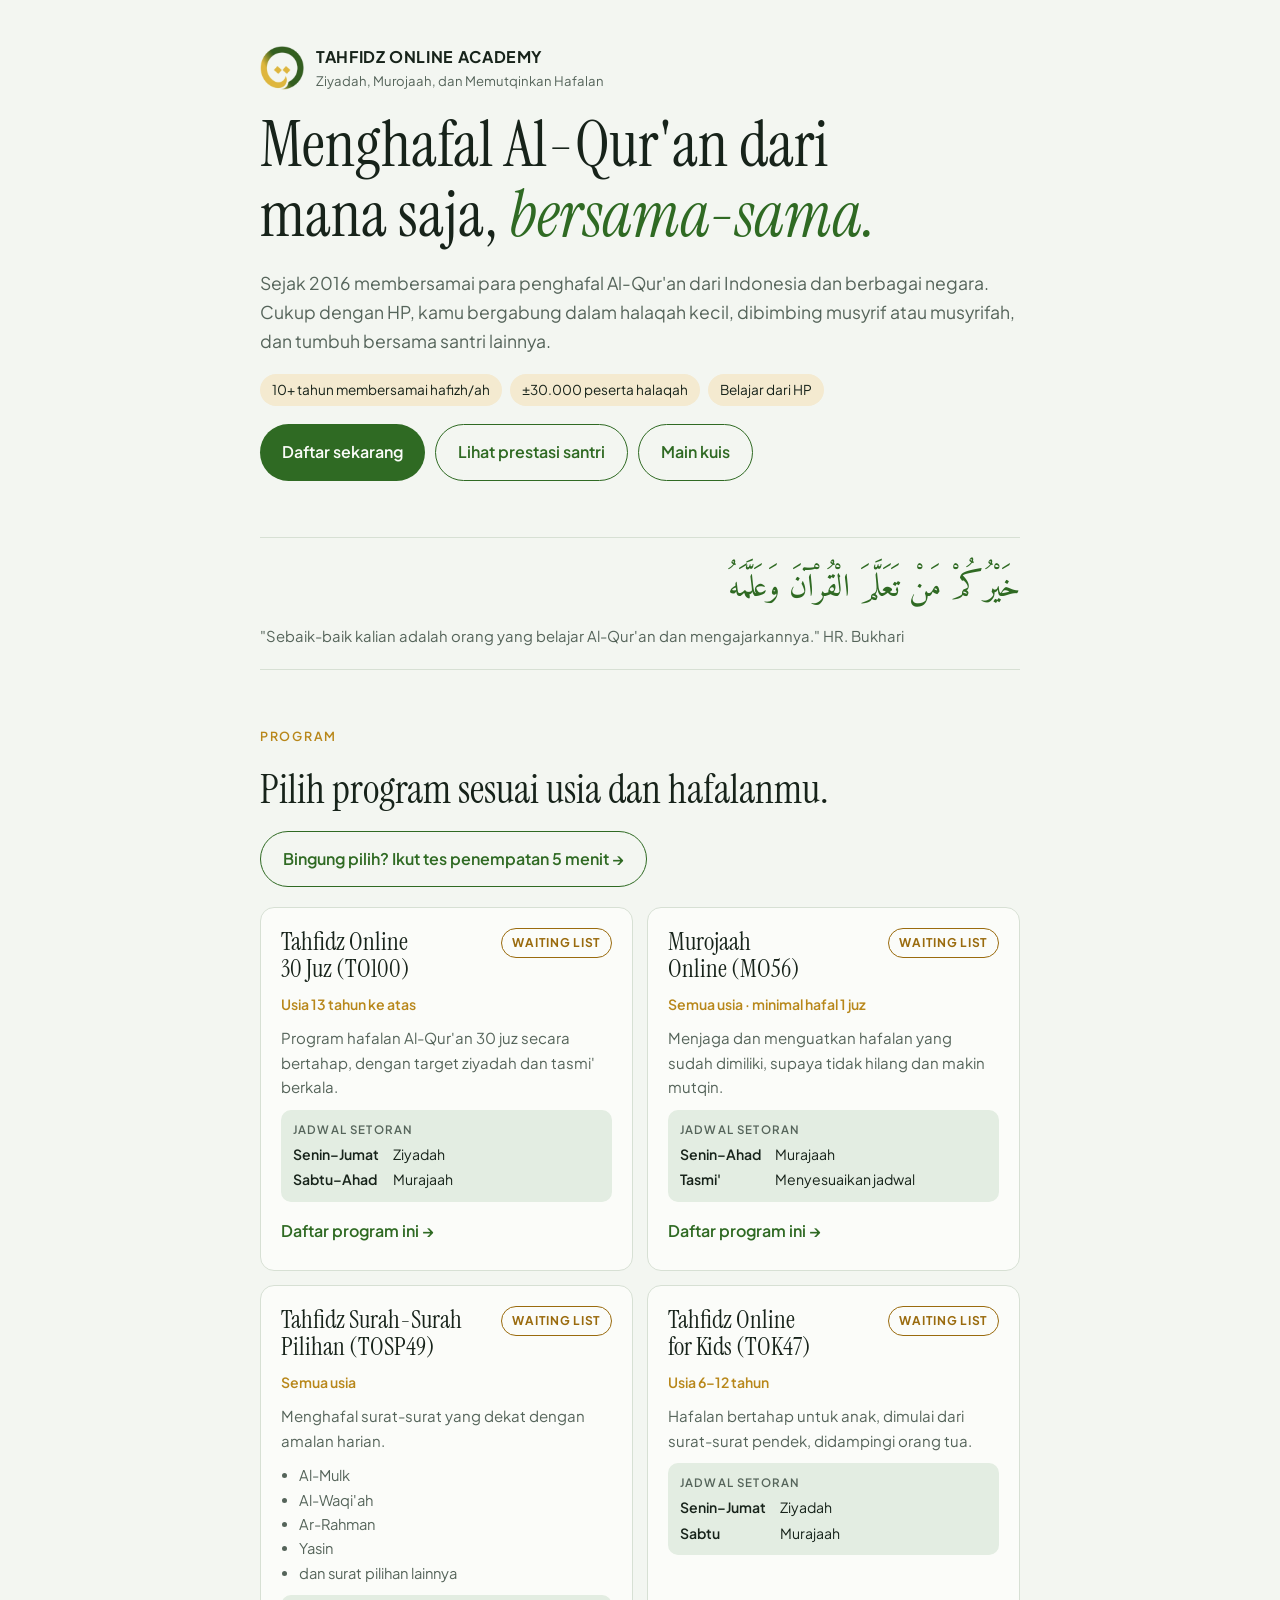
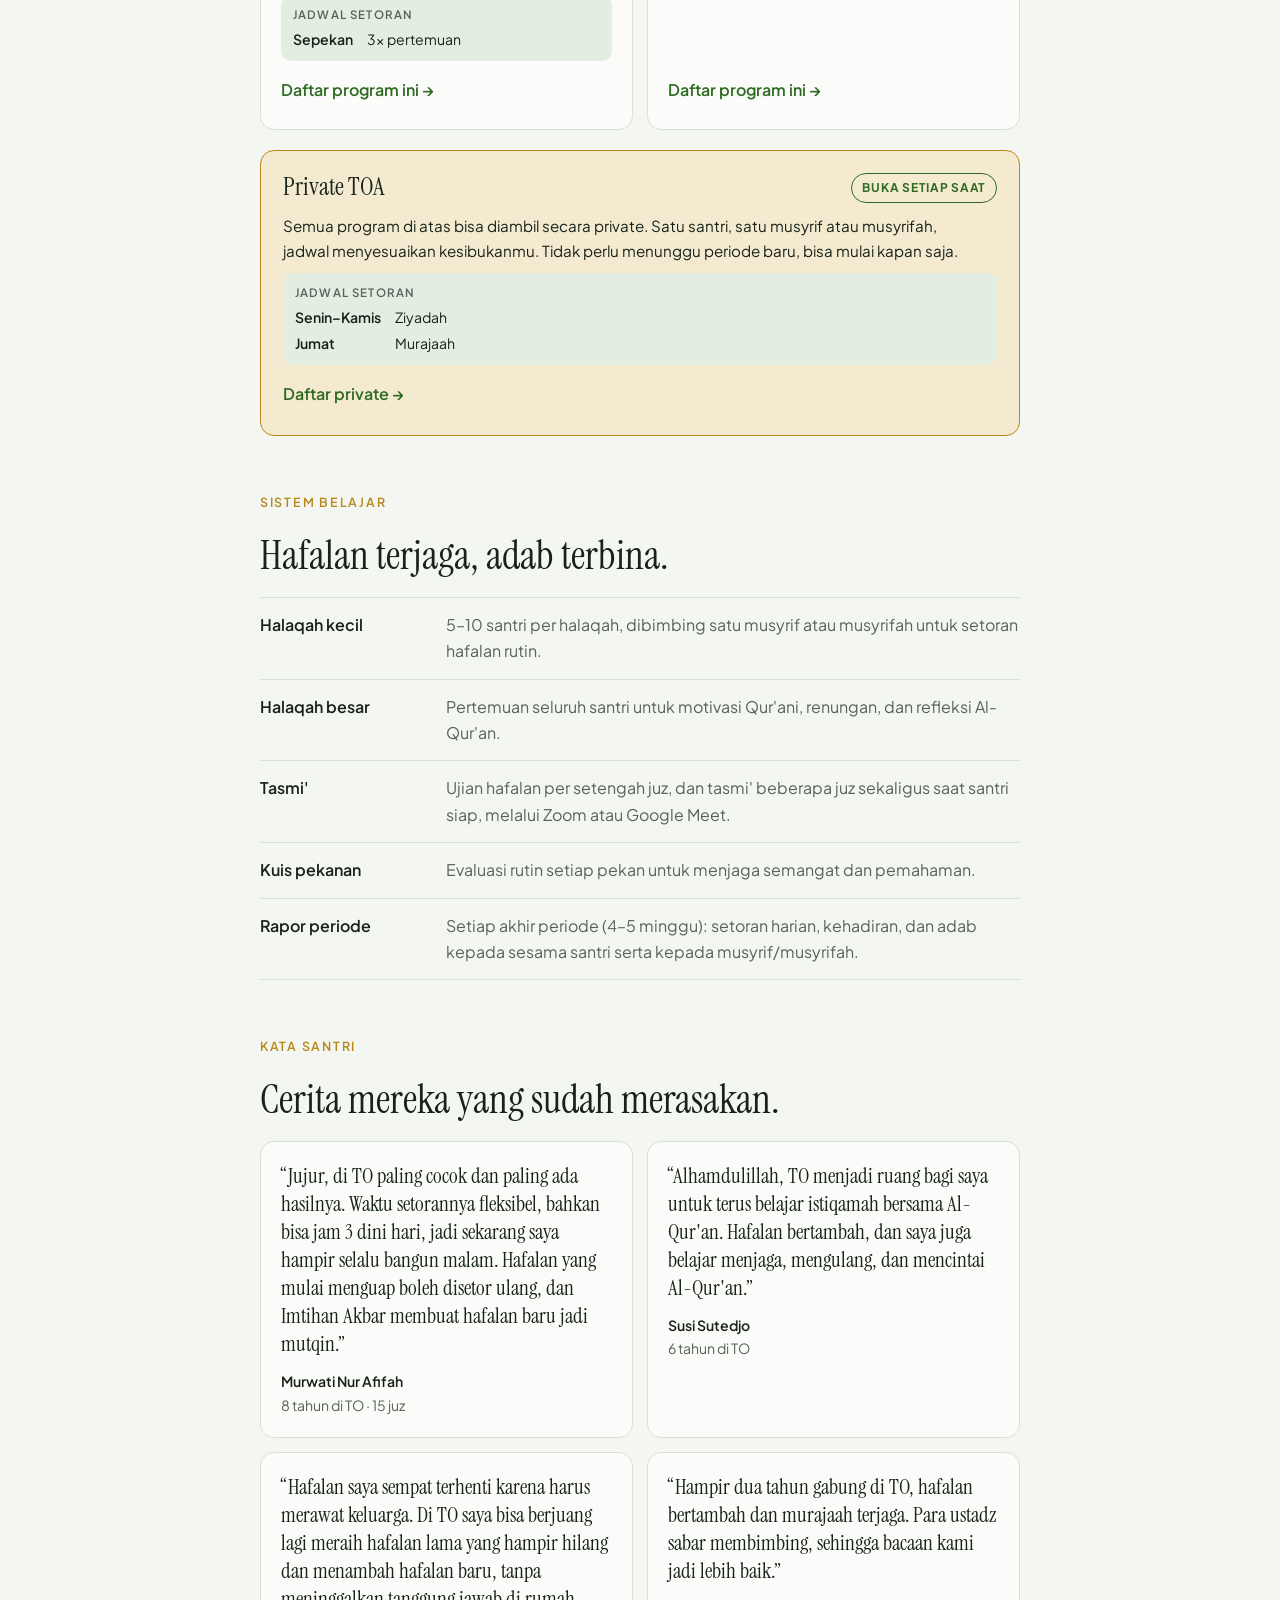
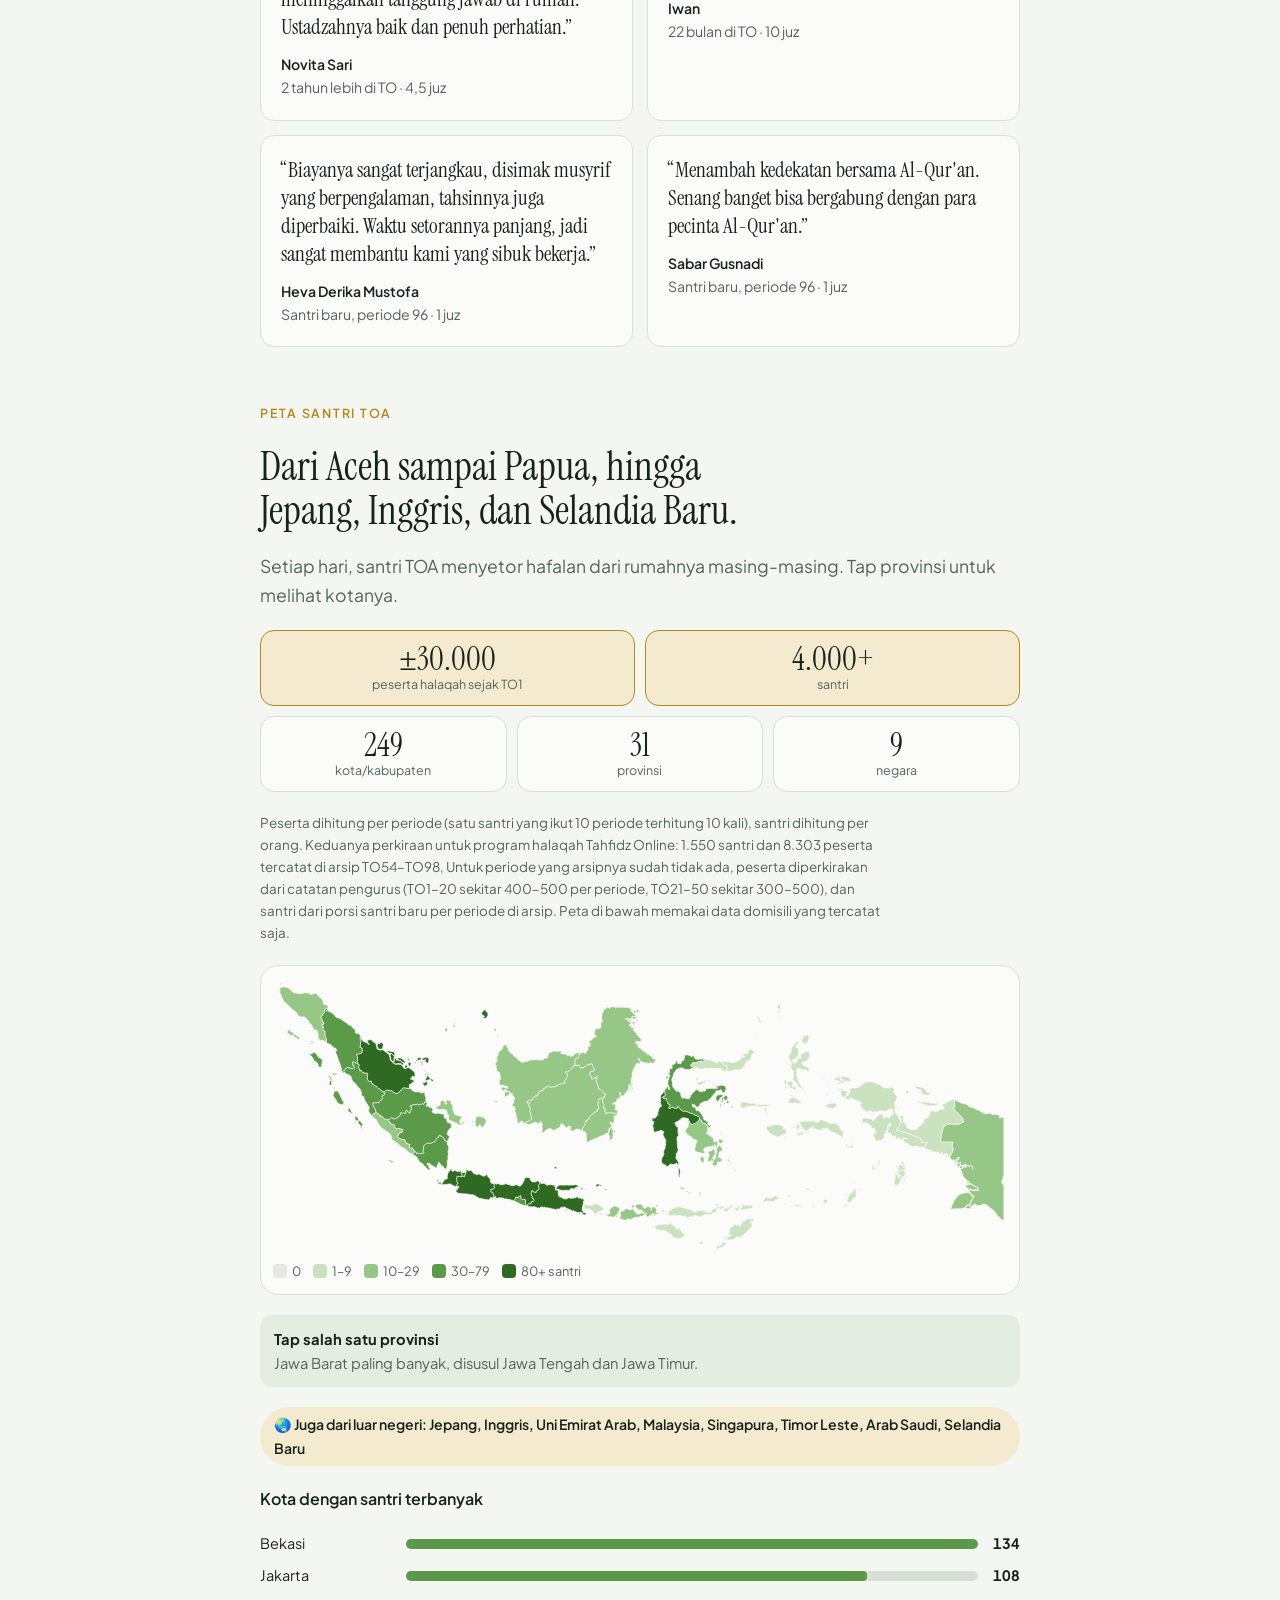
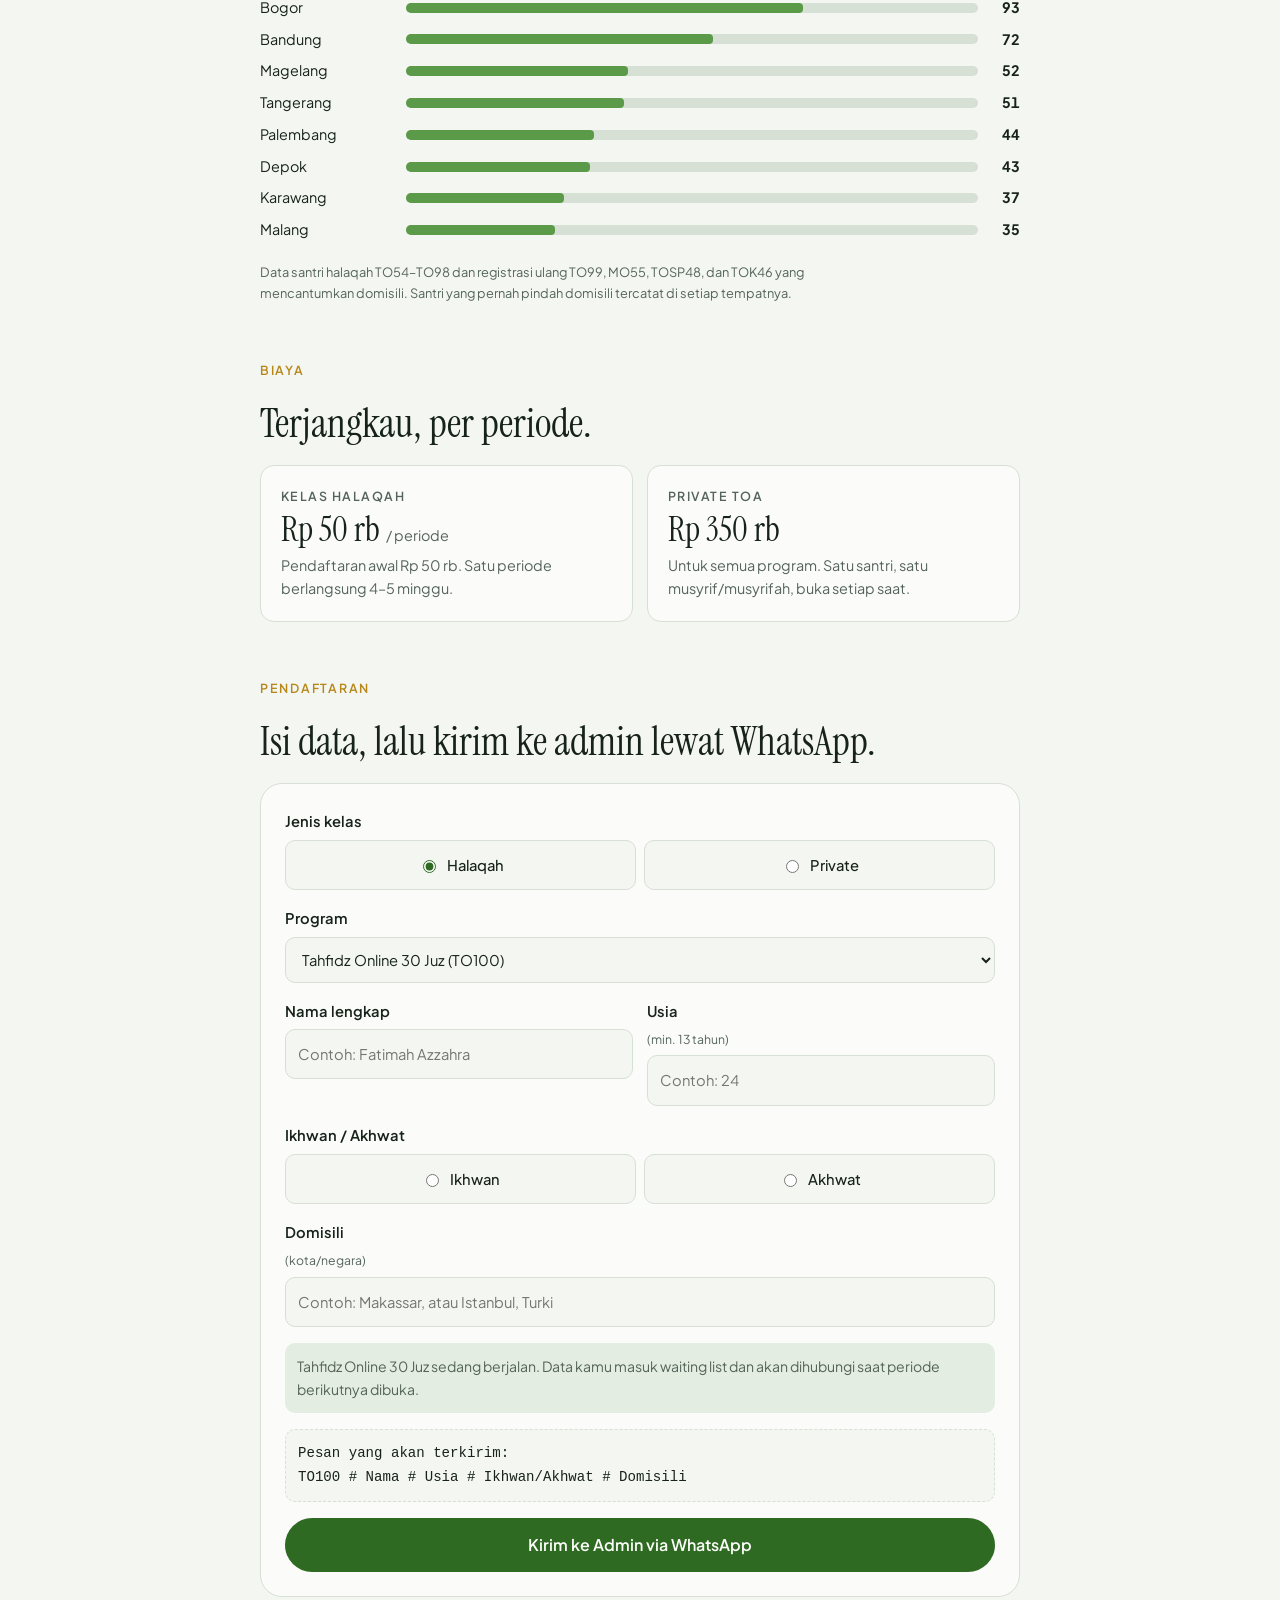
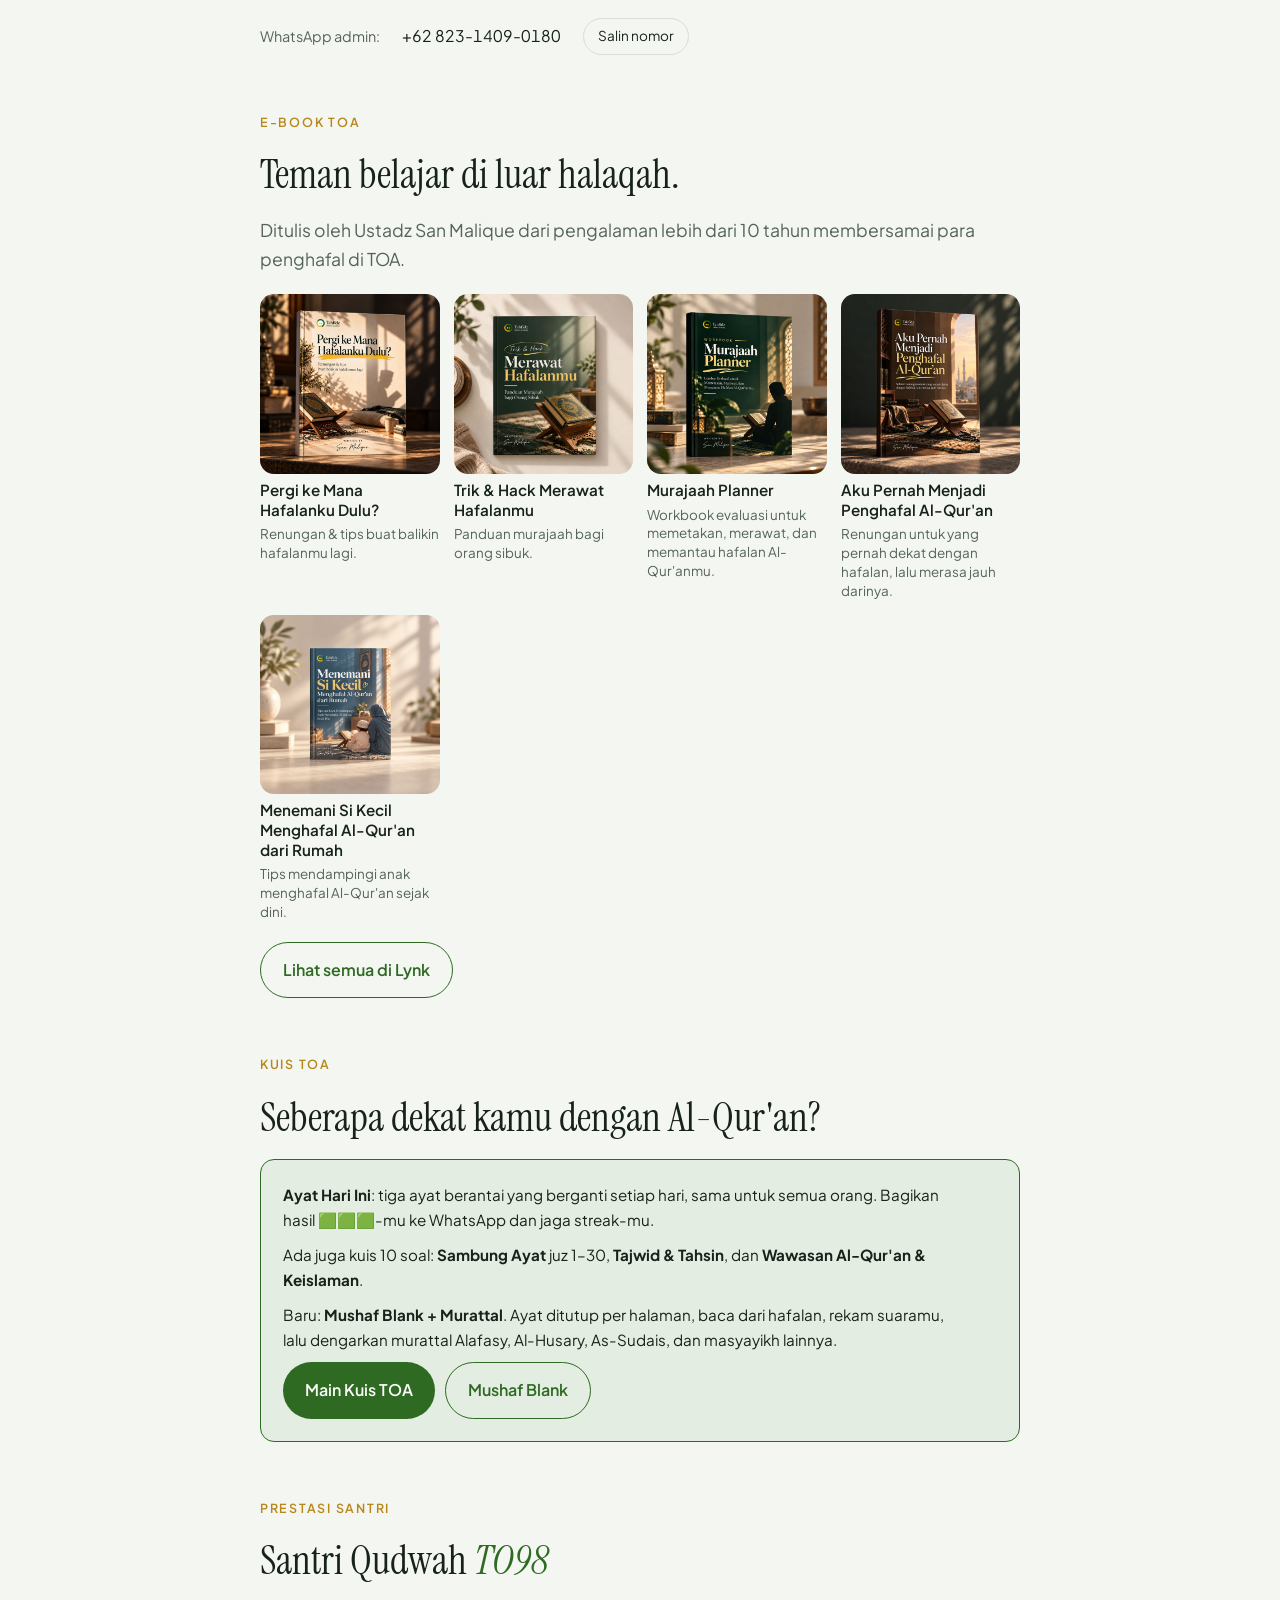
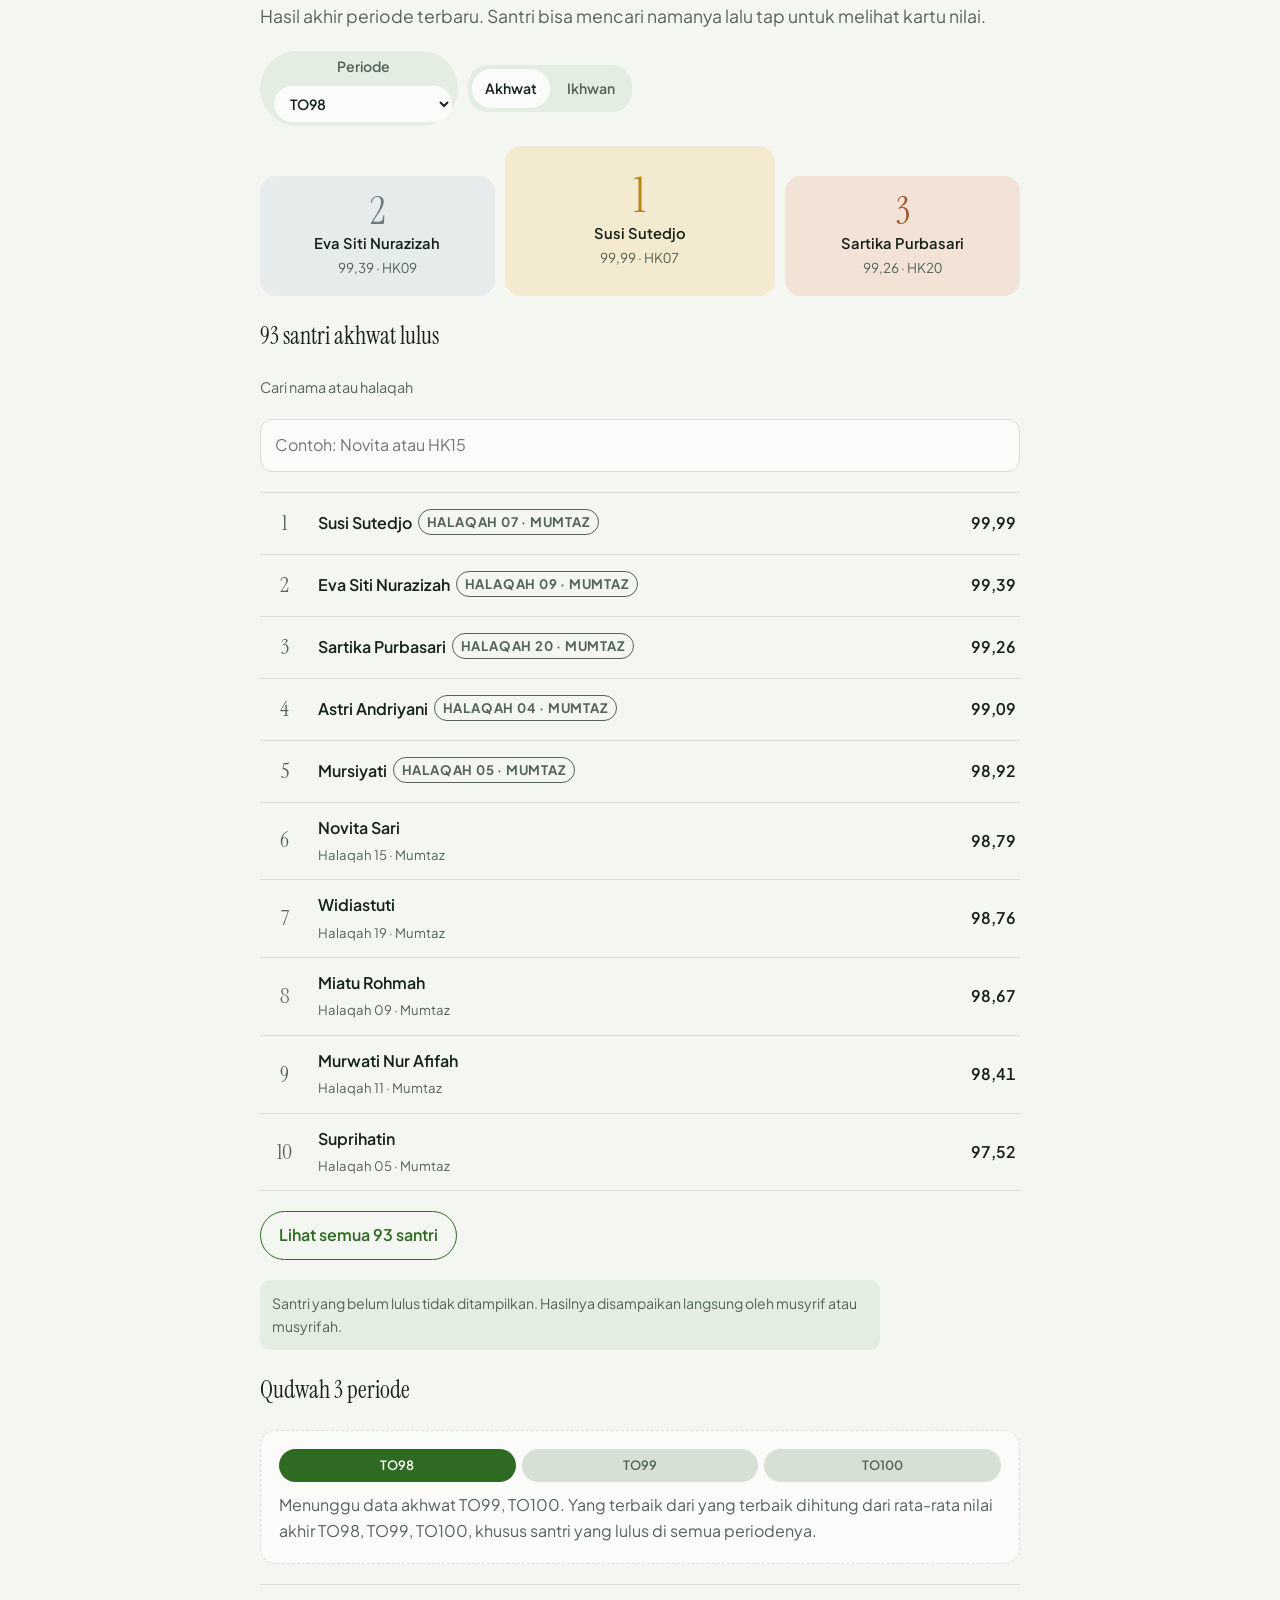
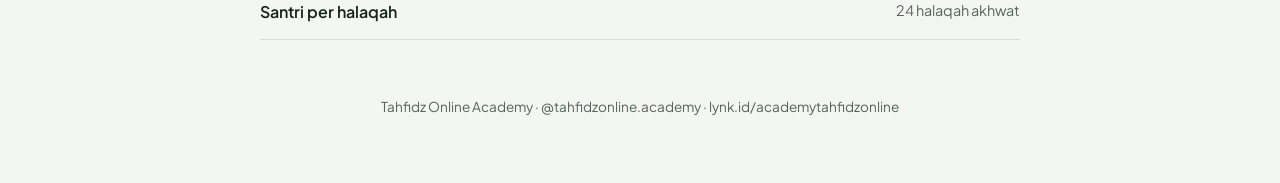
==== commit d677292e: "Tampilkan nomor periode di pilihan program pendaftaran Dropdown Program dan kartu program sekarang m" ====
--- a/index.html
+++ b/index.html
@@ -659,10 +659,10 @@
   var c=document.createElement('article'); c.className='prog';
   var st=p.status==='buka'?'<span class="status buka">Pendaftaran dibuka</span>':'<span class="status berjalan">Waiting list</span>';
   c.innerHTML='<div class="top"><h3></h3>'+st+'</div><span class="who"></span><p></p>'+(p.list?'<ul>'+p.list.map(function(s){return '<li>'+s+'</li>'}).join('')+'</ul>':'')+(p.jadwal?'<dl class="jadwal"><dt>Jadwal setoran</dt>'+p.jadwal.map(function(j){return '<dd class="d">'+j[0]+'</dd><dd>'+j[1]+'</dd>'}).join('')+'</dl>':'')+'<button class="pick" type="button">Daftar program ini →</button>';
-  c.querySelector('h3').textContent=p.nama; c.querySelector('.who').textContent=p.who; c.querySelector('p').textContent=p.desc;
+  c.querySelector('h3').textContent=p.nama+' ('+p.kode+p.periode+')'; c.querySelector('.who').textContent=p.who; c.querySelector('p').textContent=p.desc;
   c.querySelector('.pick').addEventListener('click',function(){sel.value=p.id; document.getElementById('f-halaqah').checked=true; update(); document.getElementById('daftar').scrollIntoView({behavior:'smooth'});});
   list.appendChild(c);
-  var o=document.createElement('option'); o.value=p.id; o.textContent=p.nama; sel.appendChild(o);
+  var o=document.createElement('option'); o.value=p.id; o.textContent=p.nama+' ('+p.kode+p.periode+')'; sel.appendChild(o);
 });
 function prog(){return PROGRAMS.find(function(p){return p.id===sel.value})}
 function val(id){return document.getElementById(id).value.trim()}
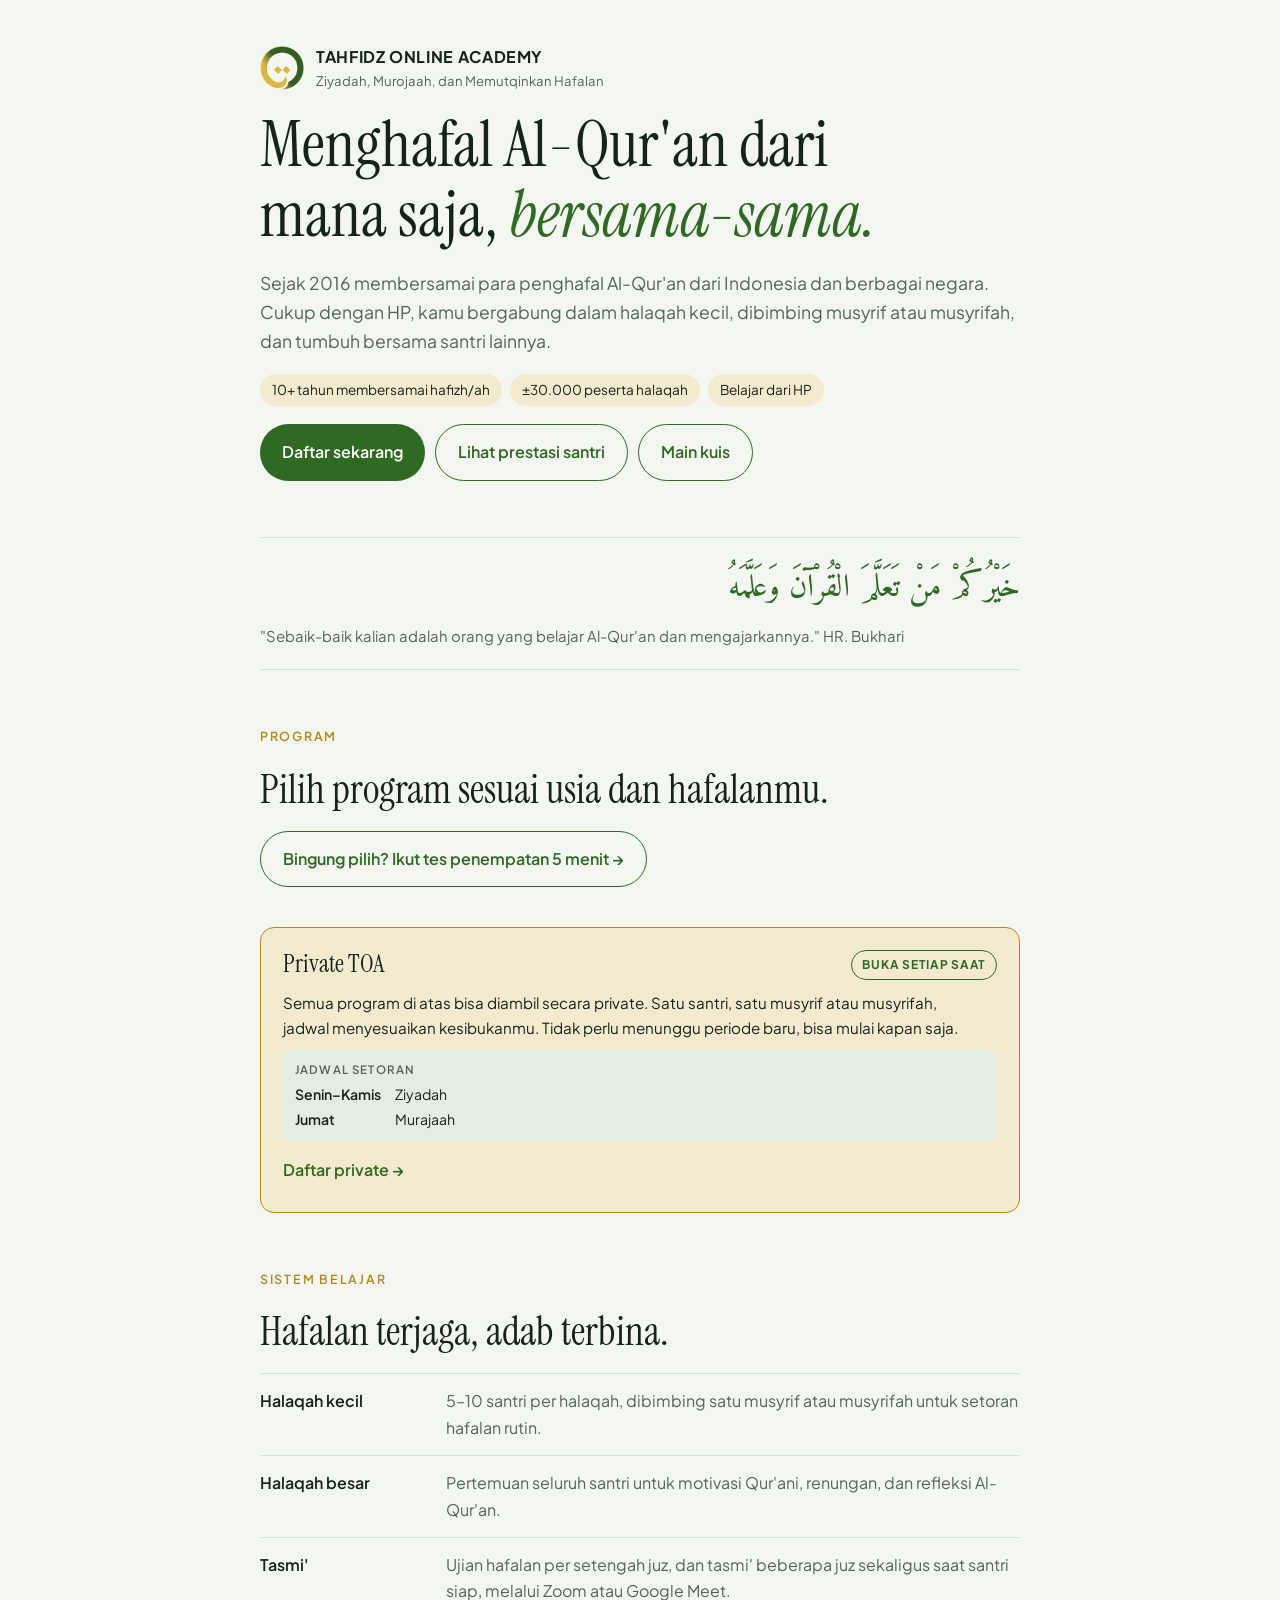
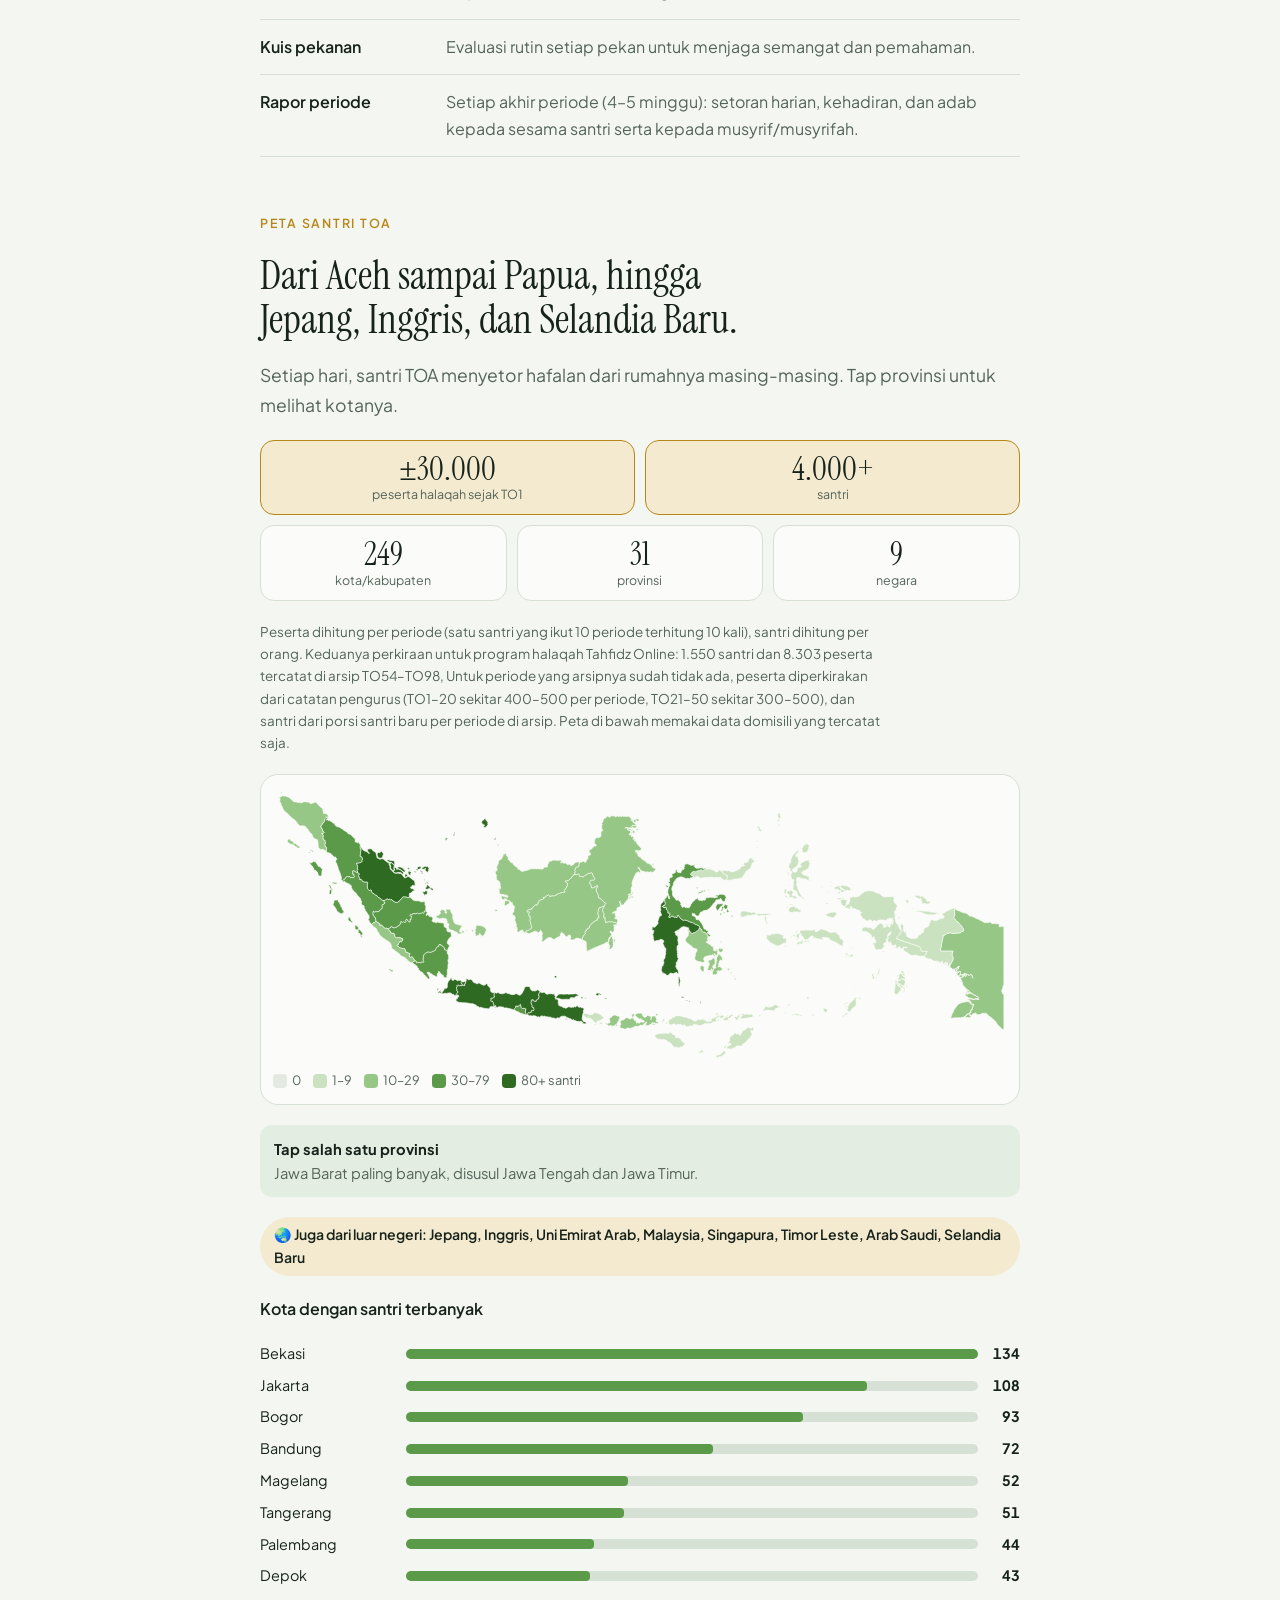
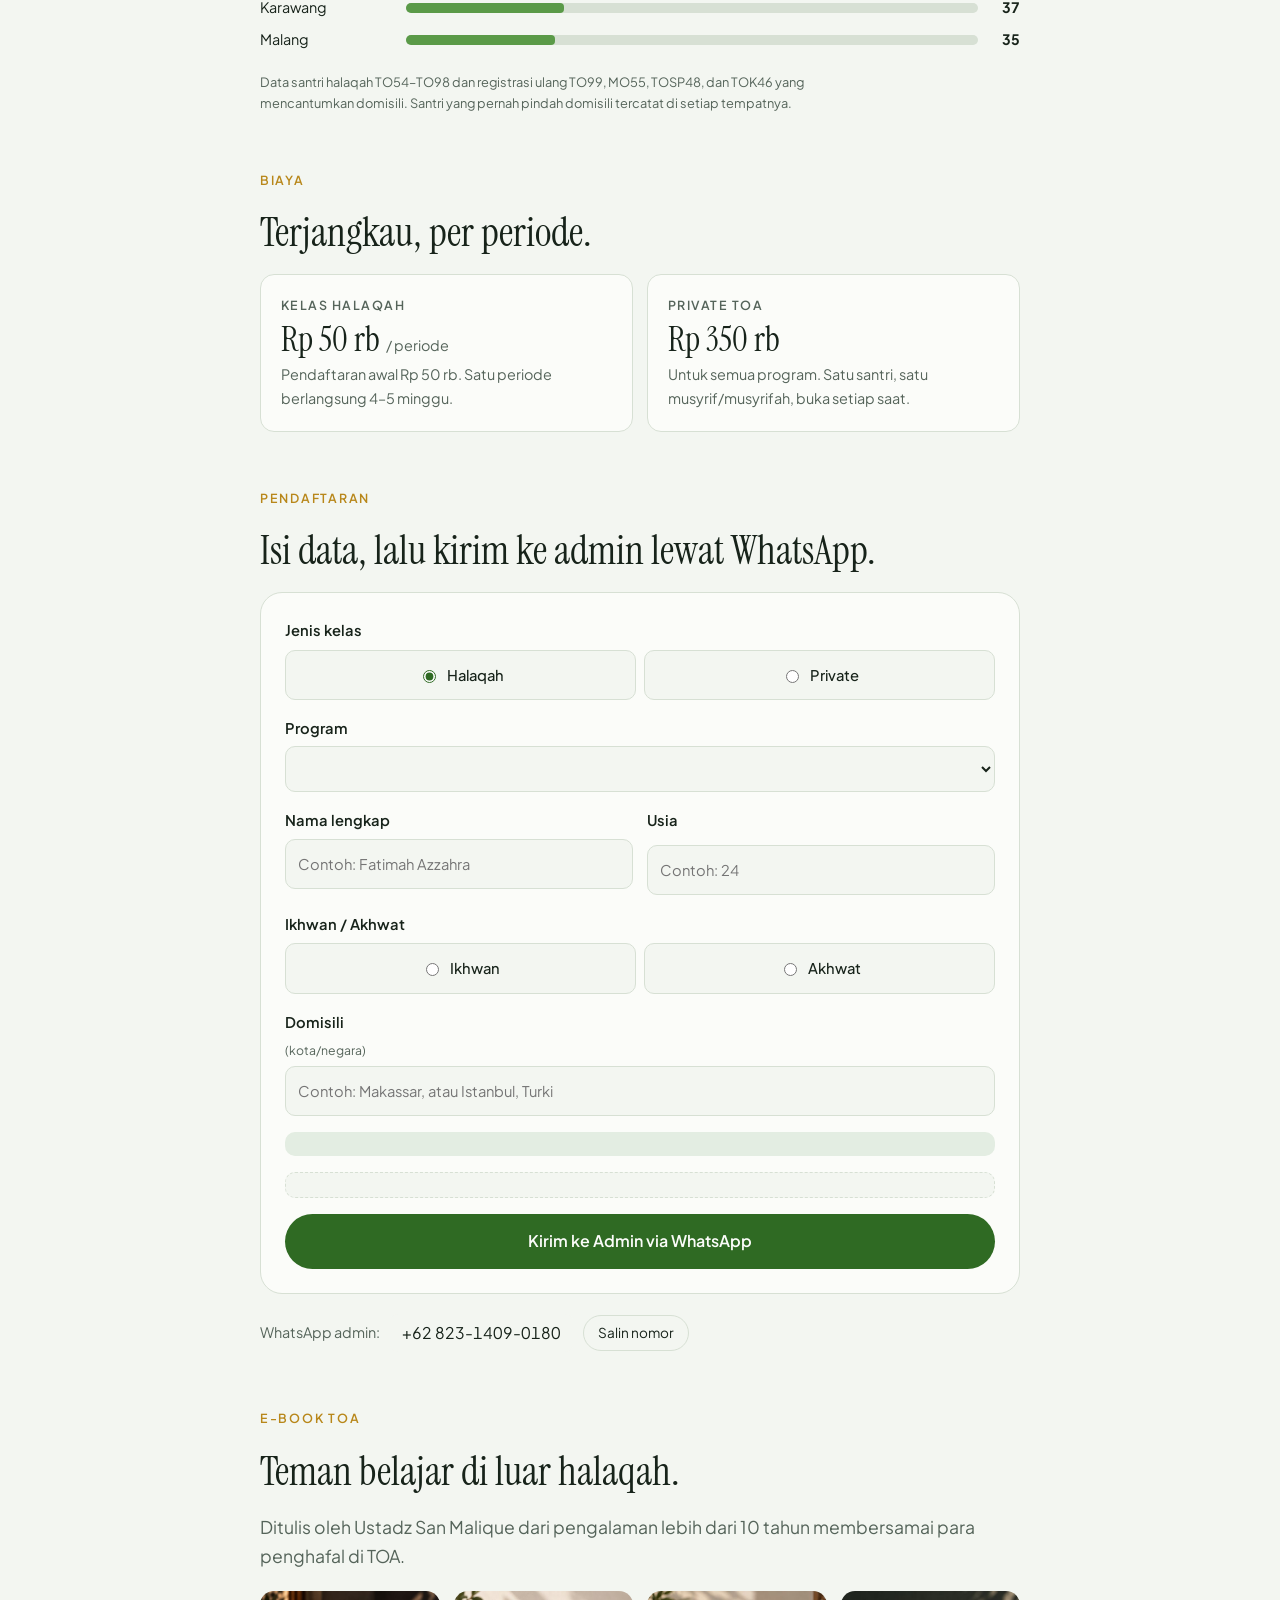
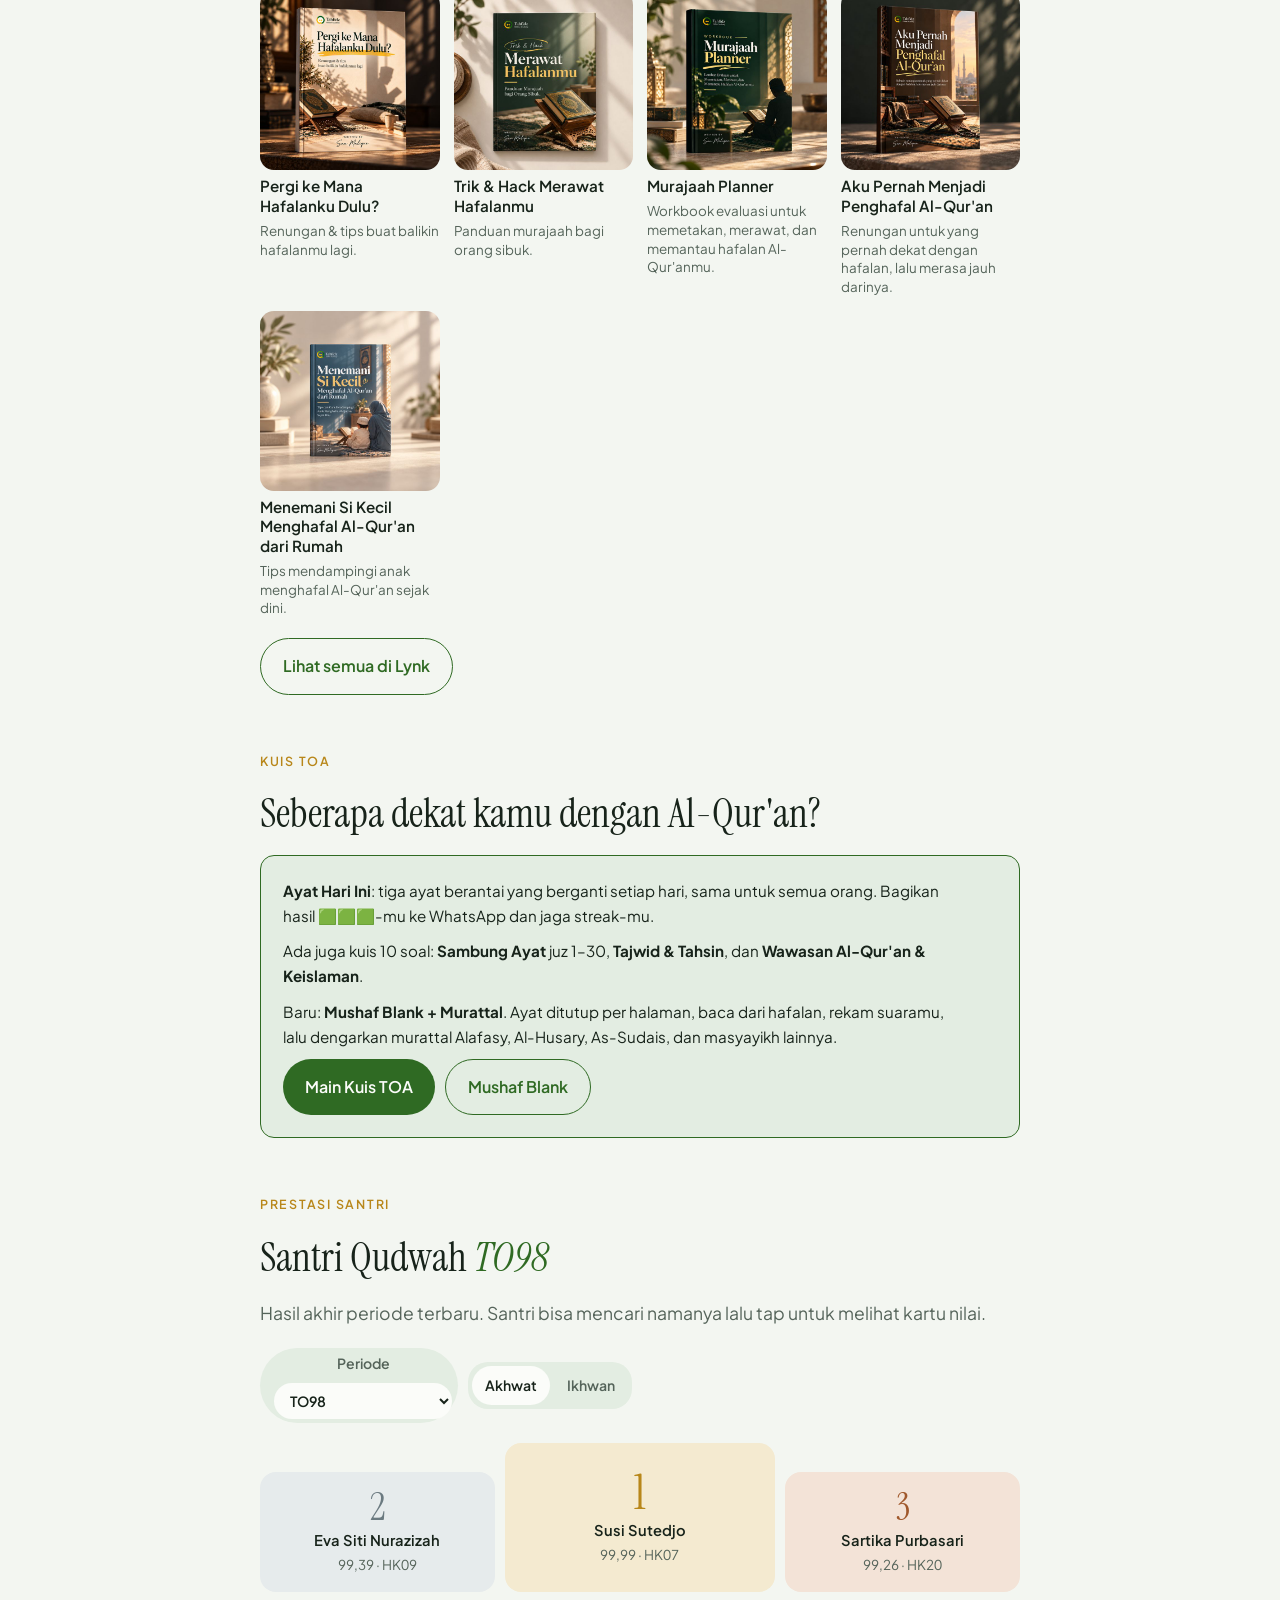
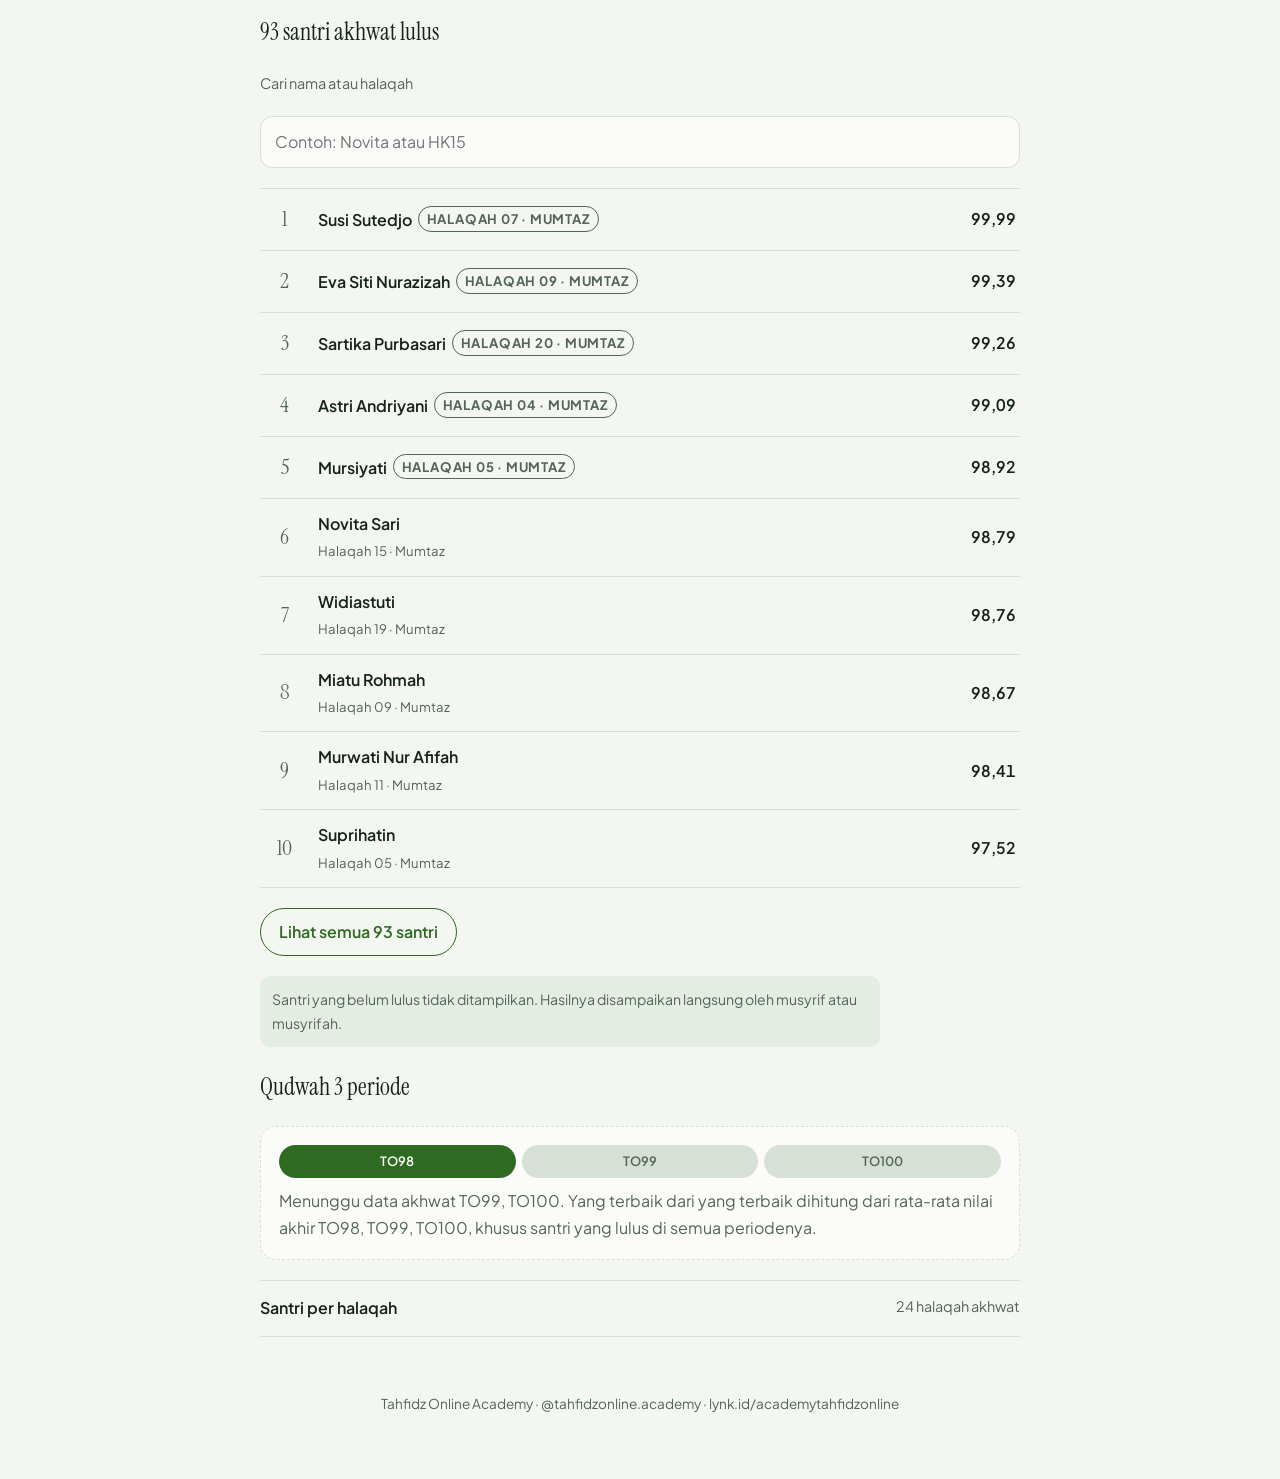
==== commit 7d1f4009: "Arahkan santri ke admin WhatsApp setelah daftar, tanpa link grup Co-Authored-By: Claude Haiku 5.5 <n" ====
--- a/index.html
+++ b/index.html
@@ -623,20 +623,20 @@
   {id:"30juz", kode:"TO", periode:"100", nama:"Tahfidz Online 30 Juz", who:"Usia 13 tahun ke atas", min:13, max:null,
    desc:"Program hafalan Al-Qur'an 30 juz secara bertahap, dengan target ziyadah dan tasmi' berkala.",
    jadwal:[["Senin–Jumat","Ziyadah"],["Sabtu–Ahad","Murajaah"]],
-   status:"berjalan", grup:"https://chat.whatsapp.com/BrWS1OVNiRgDdfXdNAUqBh?s=cl&p=i&mlu=4&ilr=4", waiting:"https://chat.whatsapp.com/BrWS1OVNiRgDdfXdNAUqBh?s=cl&p=i&mlu=4&ilr=4"},
+   status:"berjalan", grup:"", waiting:""},
   {id:"murojaah", kode:"MO", periode:"56", nama:"Murojaah Online", who:"Semua usia · minimal hafal 1 juz", min:null, max:null,
    desc:"Menjaga dan menguatkan hafalan yang sudah dimiliki, supaya tidak hilang dan makin mutqin.",
    jadwal:[["Senin–Ahad","Murajaah"],["Tasmi'","Menyesuaikan jadwal"]],
-   status:"berjalan", grup:"https://chat.whatsapp.com/BrWS1OVNiRgDdfXdNAUqBh?s=cl&p=i&mlu=4&ilr=4", waiting:"https://chat.whatsapp.com/BrWS1OVNiRgDdfXdNAUqBh?s=cl&p=i&mlu=4&ilr=4"},
+   status:"berjalan", grup:"", waiting:""},
   {id:"pilihan", kode:"TOSP", periode:"49", nama:"Tahfidz Surah-Surah Pilihan", who:"Semua usia", min:null, max:null,
    desc:"Menghafal surat-surat yang dekat dengan amalan harian.",
    jadwal:[["Sepekan","3× pertemuan"]],
    list:["Al-Mulk","Al-Waqi'ah","Ar-Rahman","Yasin","dan surat pilihan lainnya"],
-   status:"berjalan", grup:"https://chat.whatsapp.com/BrWS1OVNiRgDdfXdNAUqBh?s=cl&p=i&mlu=4&ilr=4", waiting:"https://chat.whatsapp.com/BrWS1OVNiRgDdfXdNAUqBh?s=cl&p=i&mlu=4&ilr=4"},
+   status:"berjalan", grup:"", waiting:""},
   {id:"kids", kode:"TOK", periode:"47", nama:"Tahfidz Online for Kids", who:"Usia 6–12 tahun", min:6, max:12,
    desc:"Hafalan bertahap untuk anak, dimulai dari surat-surat pendek, didampingi orang tua.",
    jadwal:[["Senin–Jumat","Ziyadah"],["Sabtu","Murajaah"]],
-   status:"berjalan", grup:"https://chat.whatsapp.com/BrWS1OVNiRgDdfXdNAUqBh?s=cl&p=i&mlu=4&ilr=4", waiting:"https://chat.whatsapp.com/BrWS1OVNiRgDdfXdNAUqBh?s=cl&p=i&mlu=4&ilr=4"}
+   status:"berjalan", grup:"", waiting:""}
 ];
 /* Testimoni santri: isi dengan kutipan asli. Section tampil otomatis bila ada isinya.
    Contoh: {teks:"...", nama:"Fatimah", ket:"Santri Murojaah Online · Makassar"} */
@@ -700,12 +700,12 @@
   err.hidden=true;
   var a=document.createElement('a'); a.href='https://wa.me/'+ADMIN_WA+'?text='+encodeURIComponent(message()); a.target='_blank'; a.rel='noopener'; document.body.appendChild(a); a.click(); a.remove();
   var after=document.getElementById('after'), gl=document.getElementById('group-link'), link=priv()?'':(p.status==='buka'?p.grup:p.waiting);
-  document.getElementById('after-title').textContent = priv() ? 'Langkah berikutnya: tunggu kabar dari admin' : p.status==='buka' ? 'Langkah berikutnya: gabung grup periode' : 'Langkah berikutnya: gabung grup waiting list';
+  document.getElementById('after-title').textContent = priv() ? 'Langkah berikutnya: tunggu kabar dari admin' : p.status==='buka' ? 'Langkah berikutnya: tunggu kabar dari admin';
   document.getElementById('after-text').textContent = priv()
     ? 'Pastikan pesan ke admin sudah terkirim di WhatsApp. Admin akan menghubungimu untuk mengatur musyrif/musyrifah dan jadwal private.'
     : link
     ? 'Pastikan pesan ke admin sudah terkirim di WhatsApp, lalu bergabung lewat tombol di bawah.'
-    : 'Pastikan pesan ke admin sudah terkirim di WhatsApp. Admin akan mengirimkan link grup kepadamu.';
+    : 'Pastikan pesan ke admin sudah terkirim di WhatsApp. Admin akan menghubungimu untuk langkah selanjutnya.';
   if(link){gl.href=link; gl.textContent=p.status==='buka'?'Gabung grup periode':'Gabung grup waiting list'; gl.hidden=false}else{gl.hidden=true}
   after.hidden=false;
 });
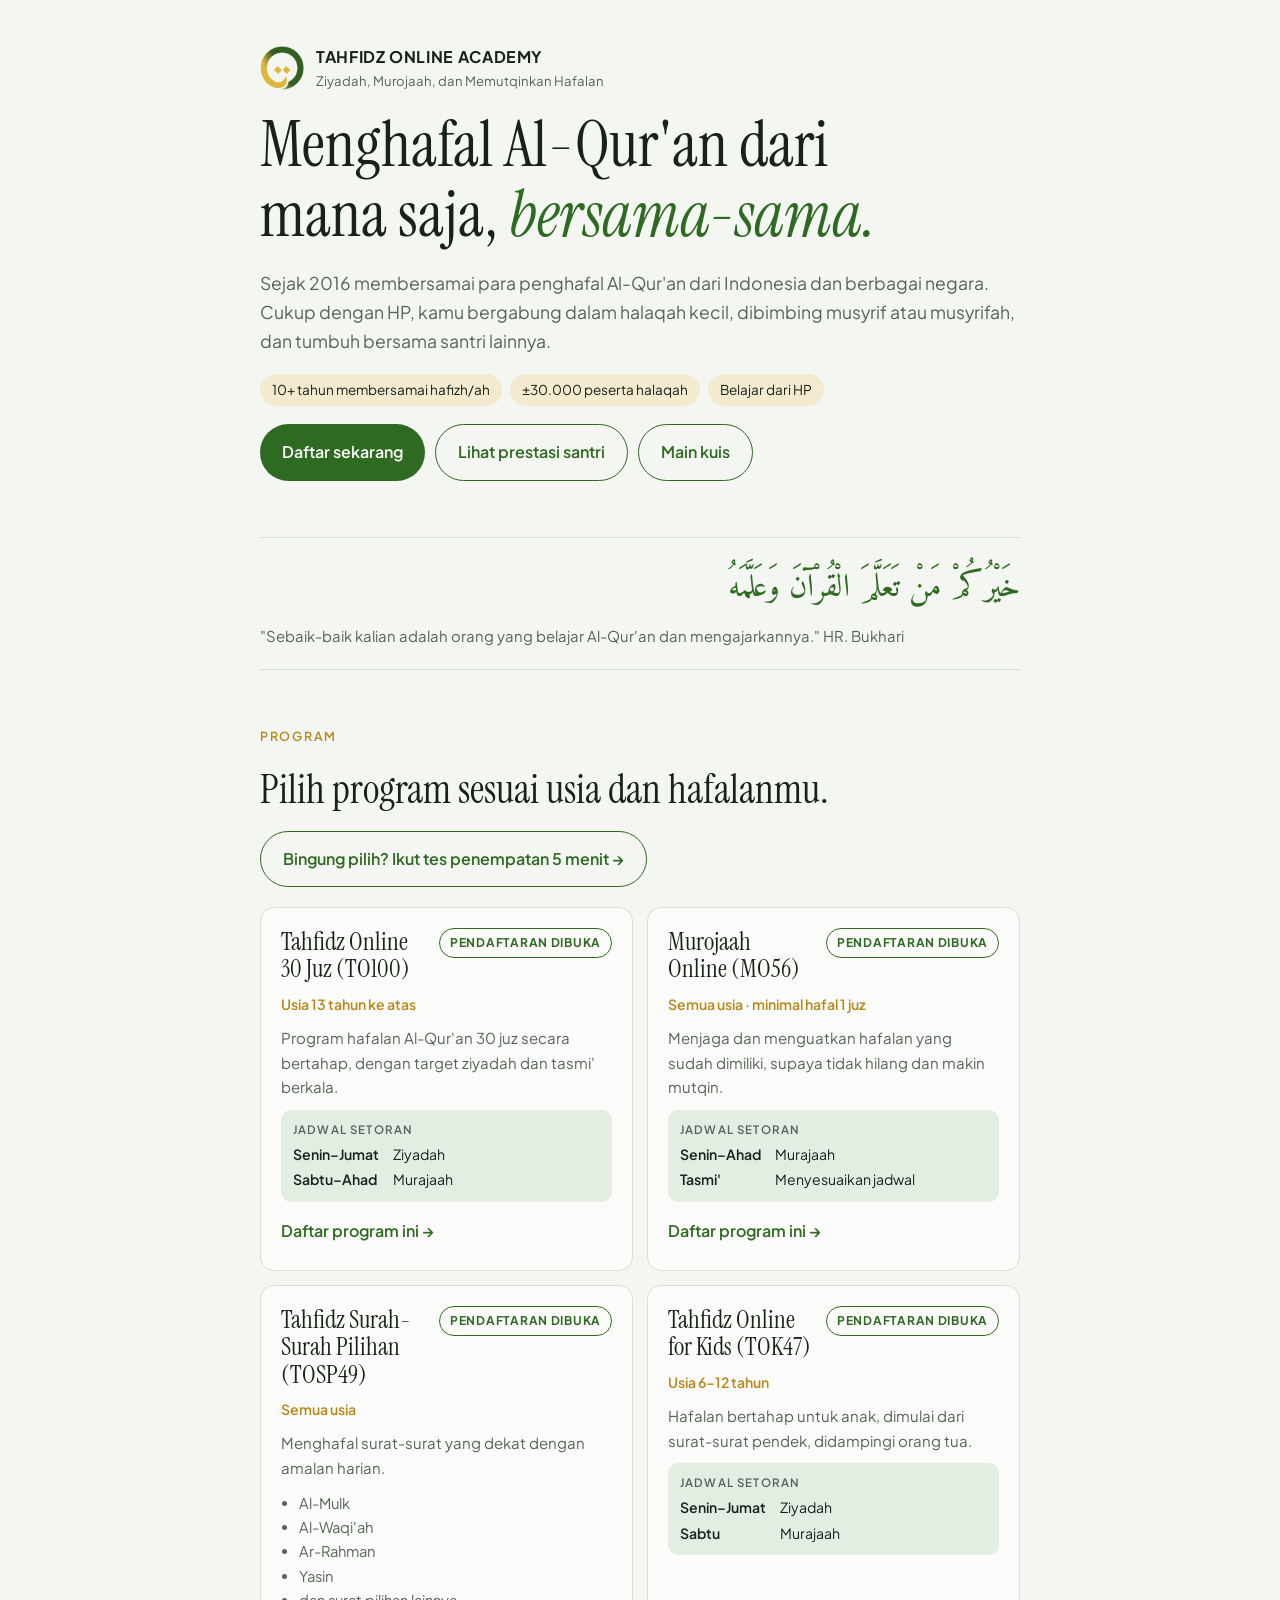
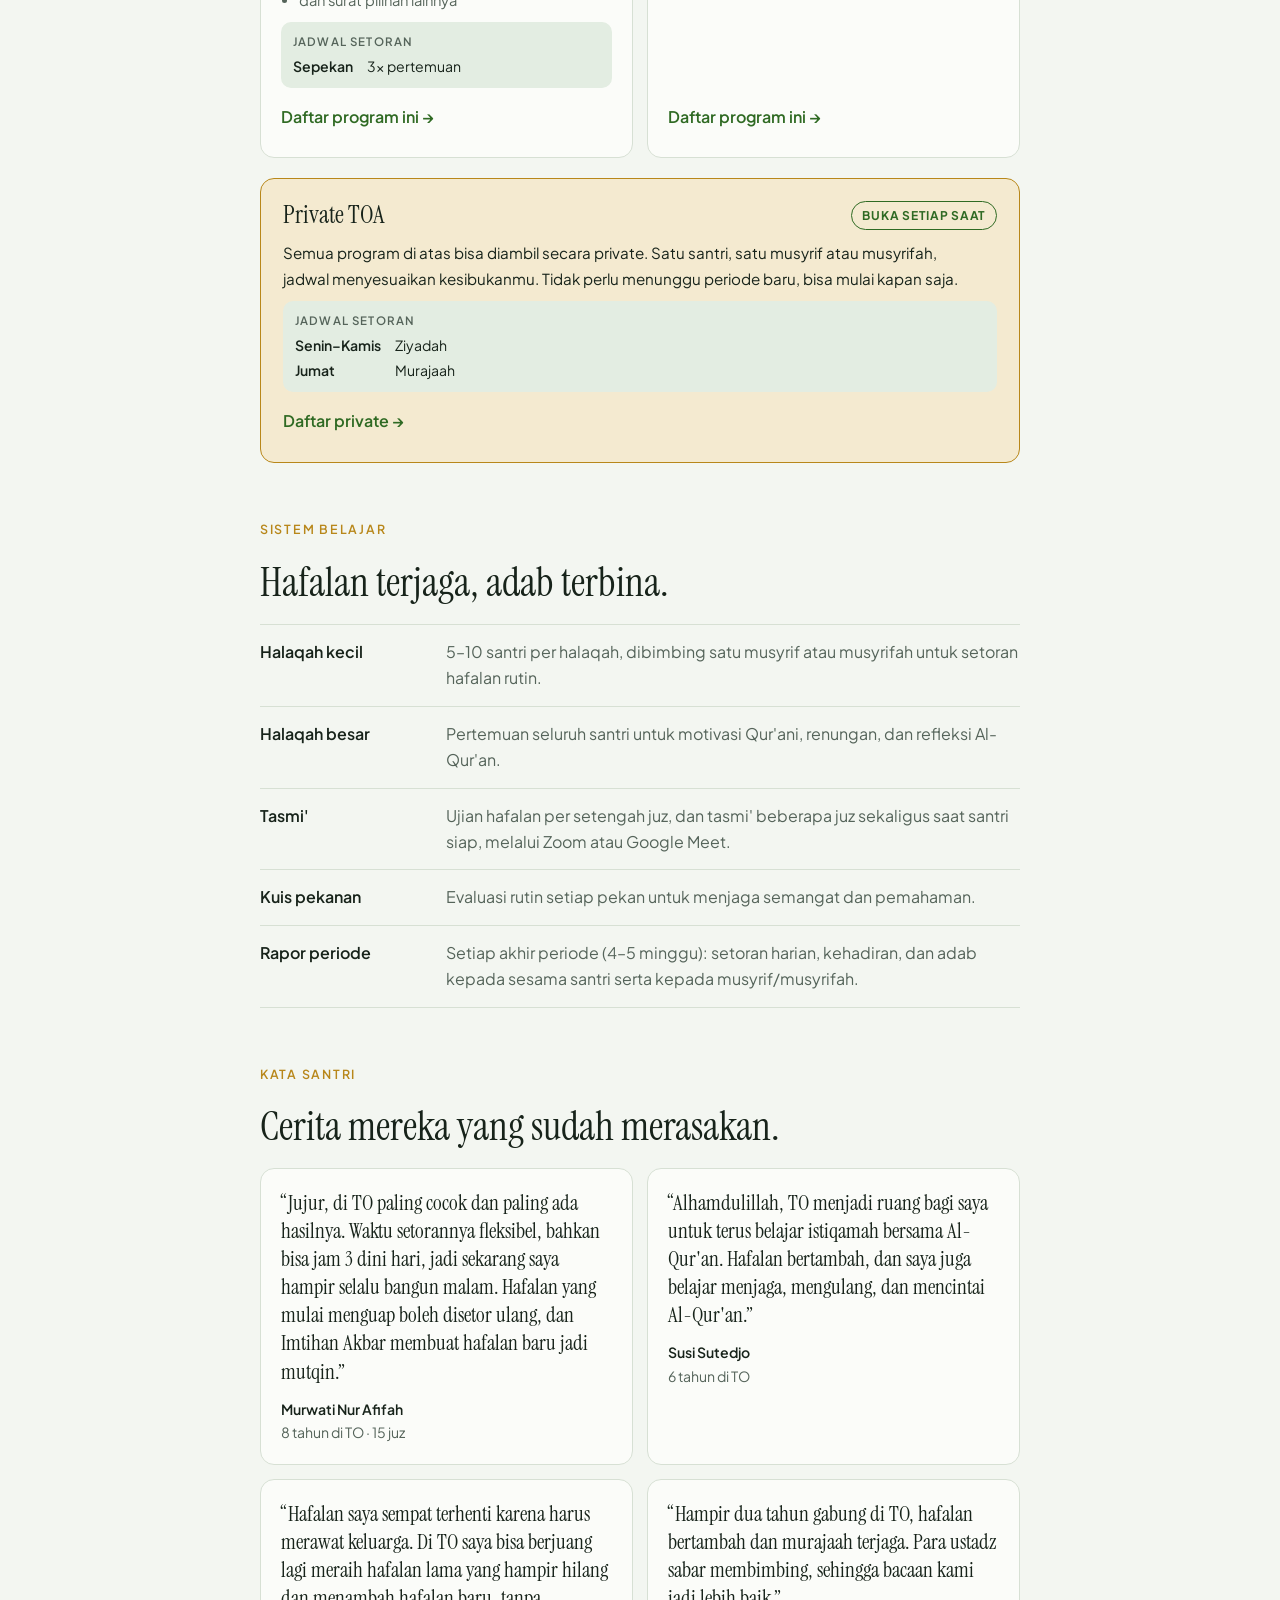
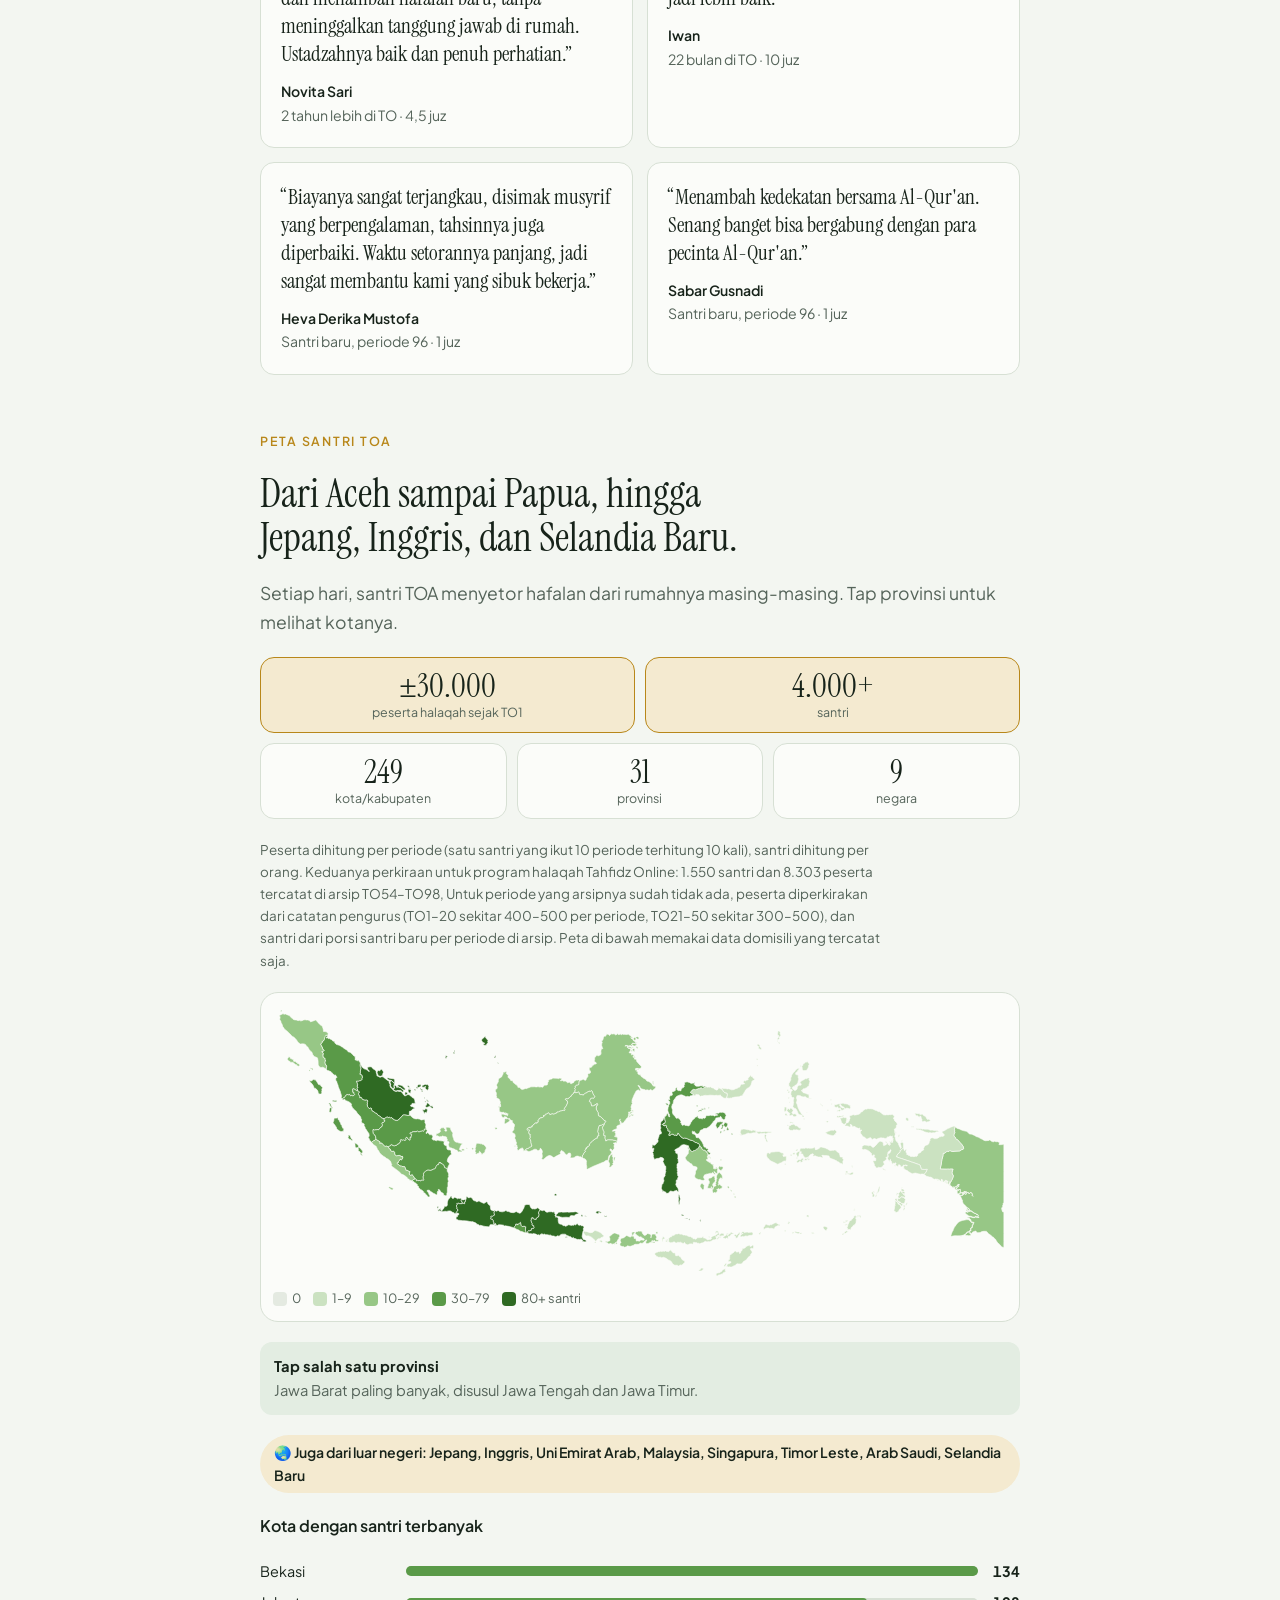
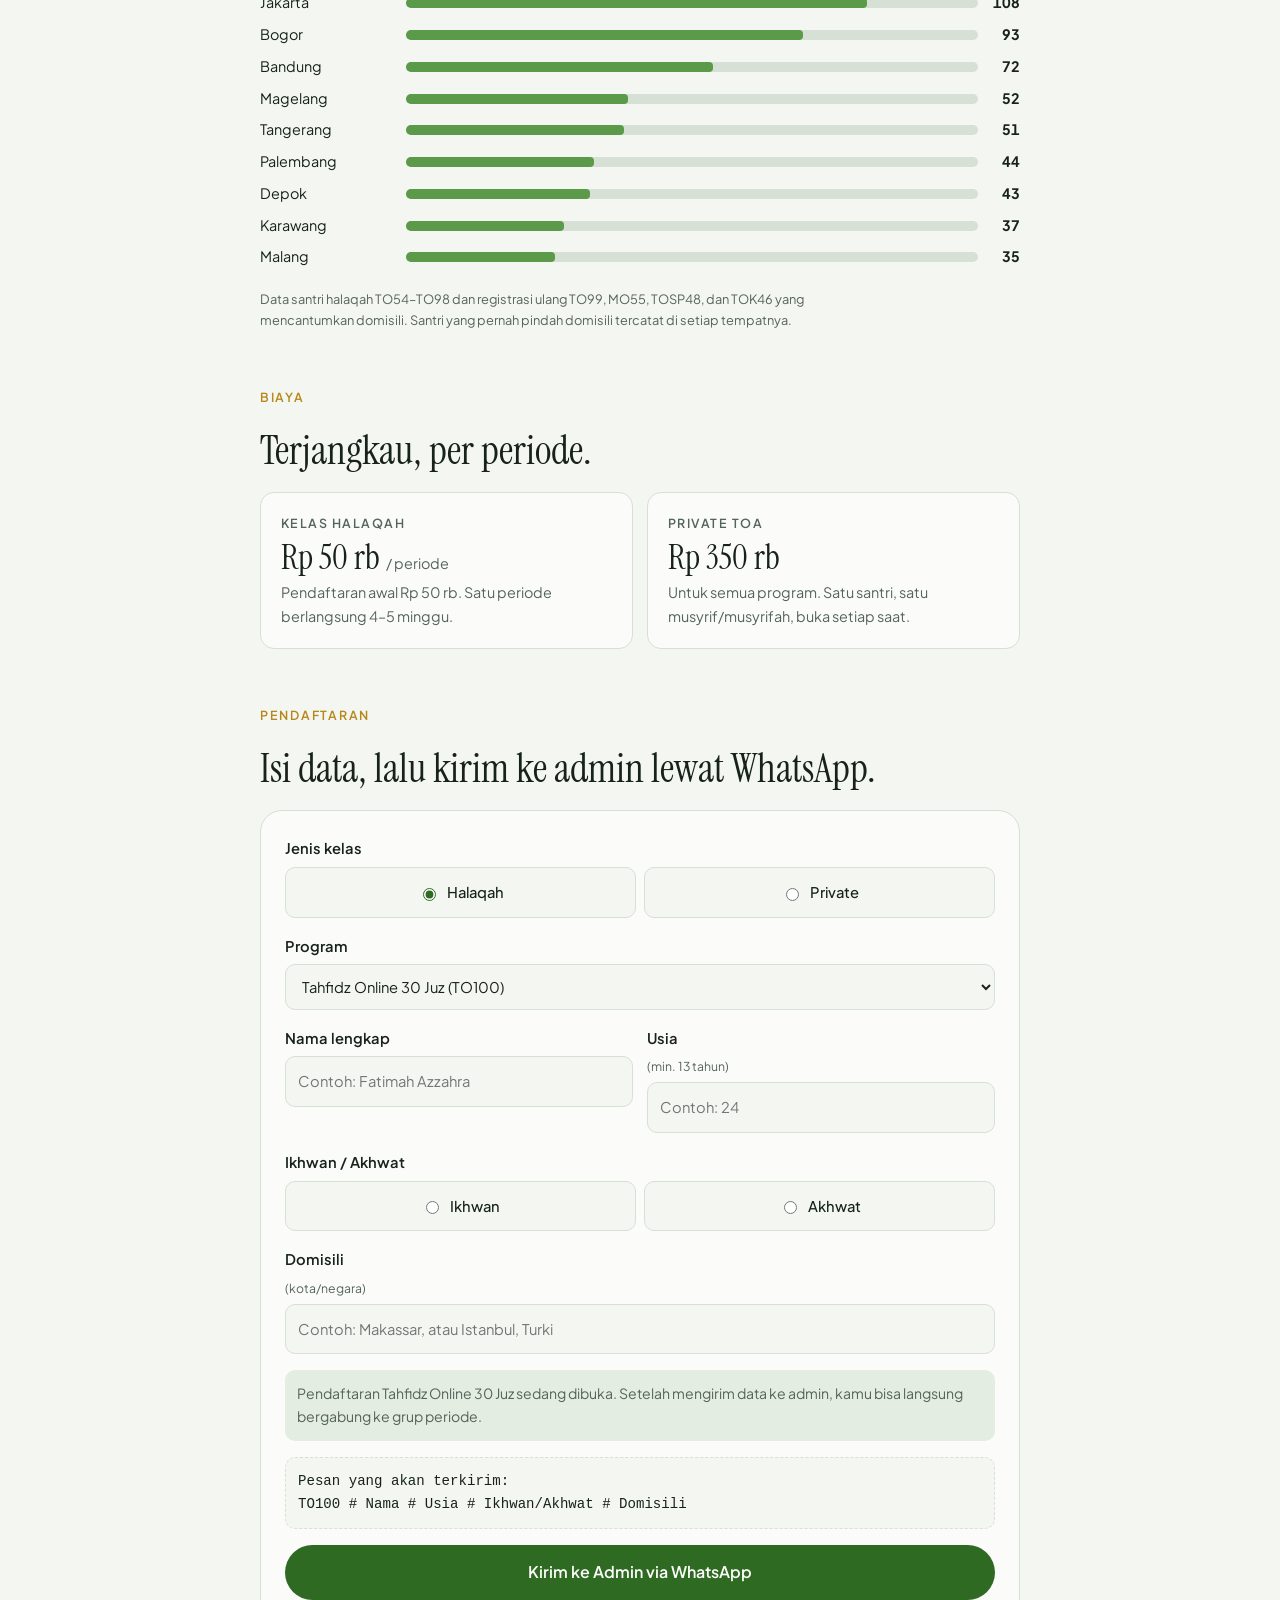
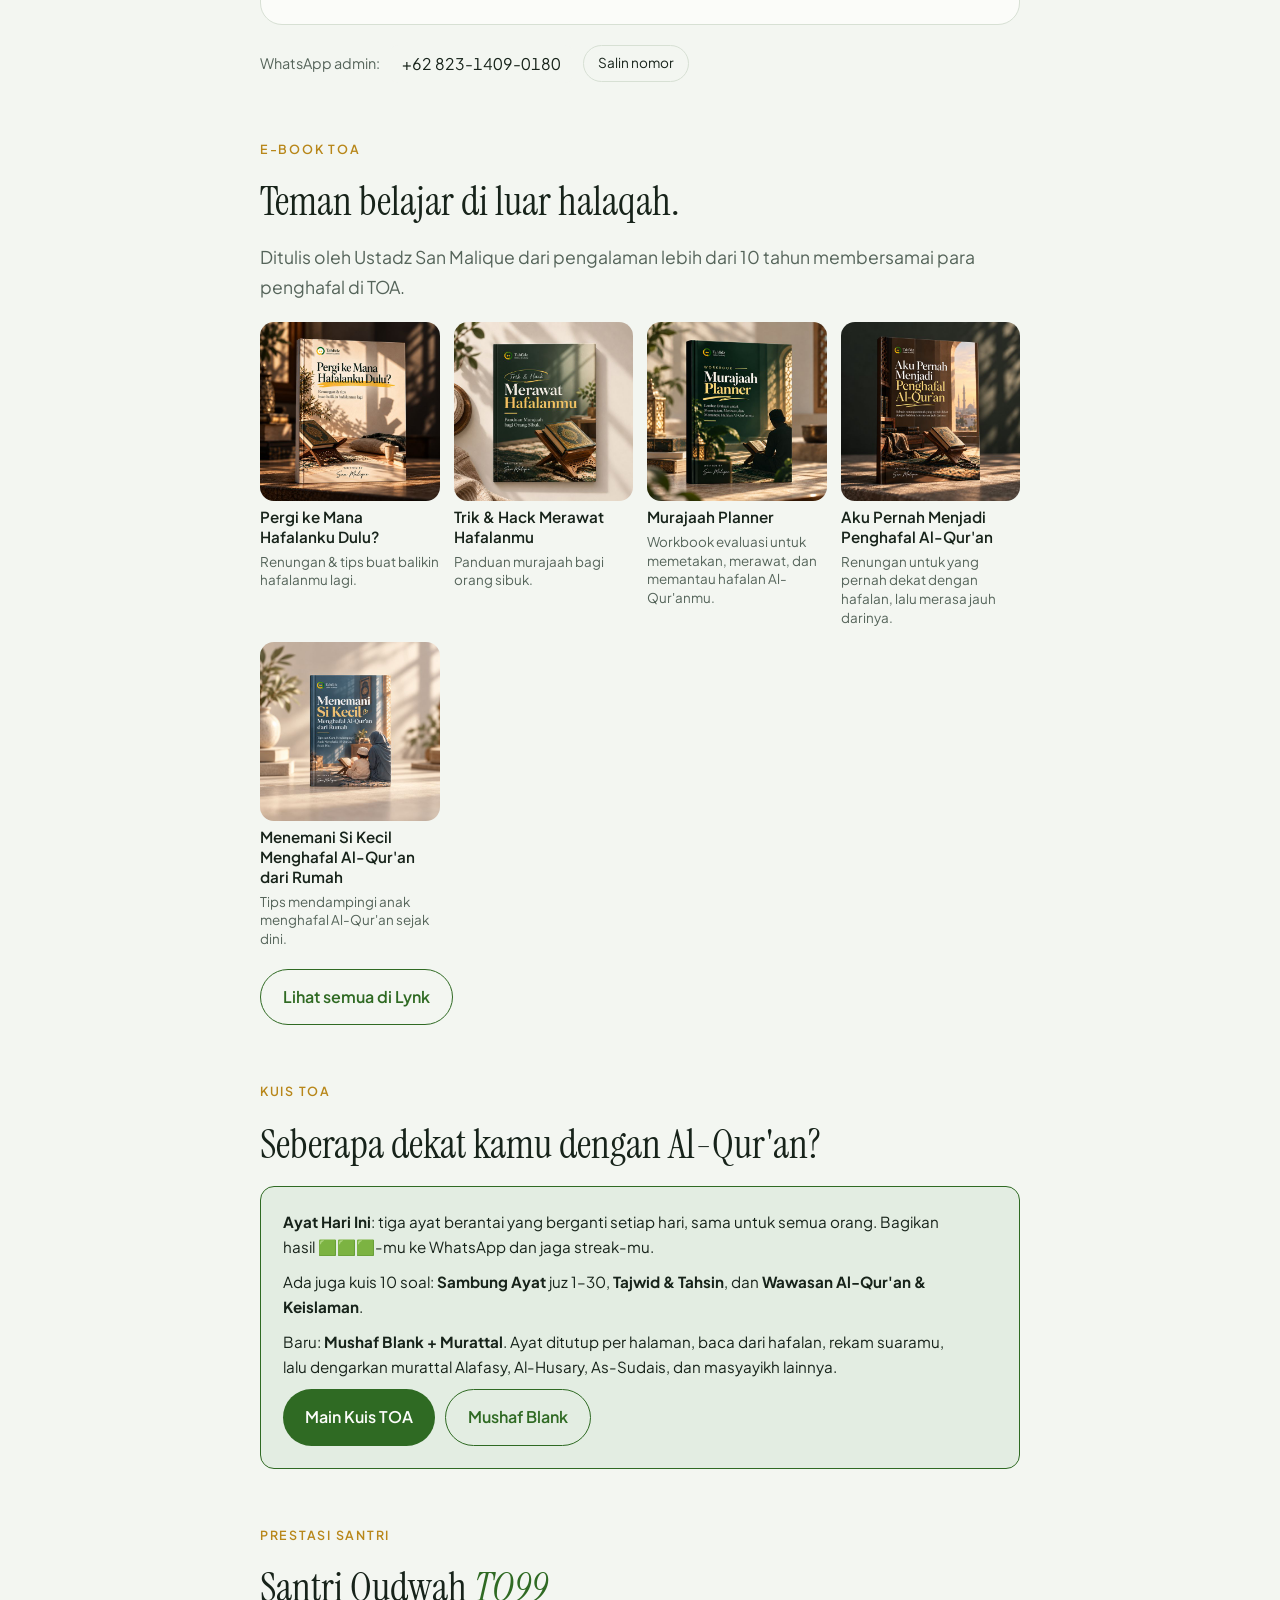
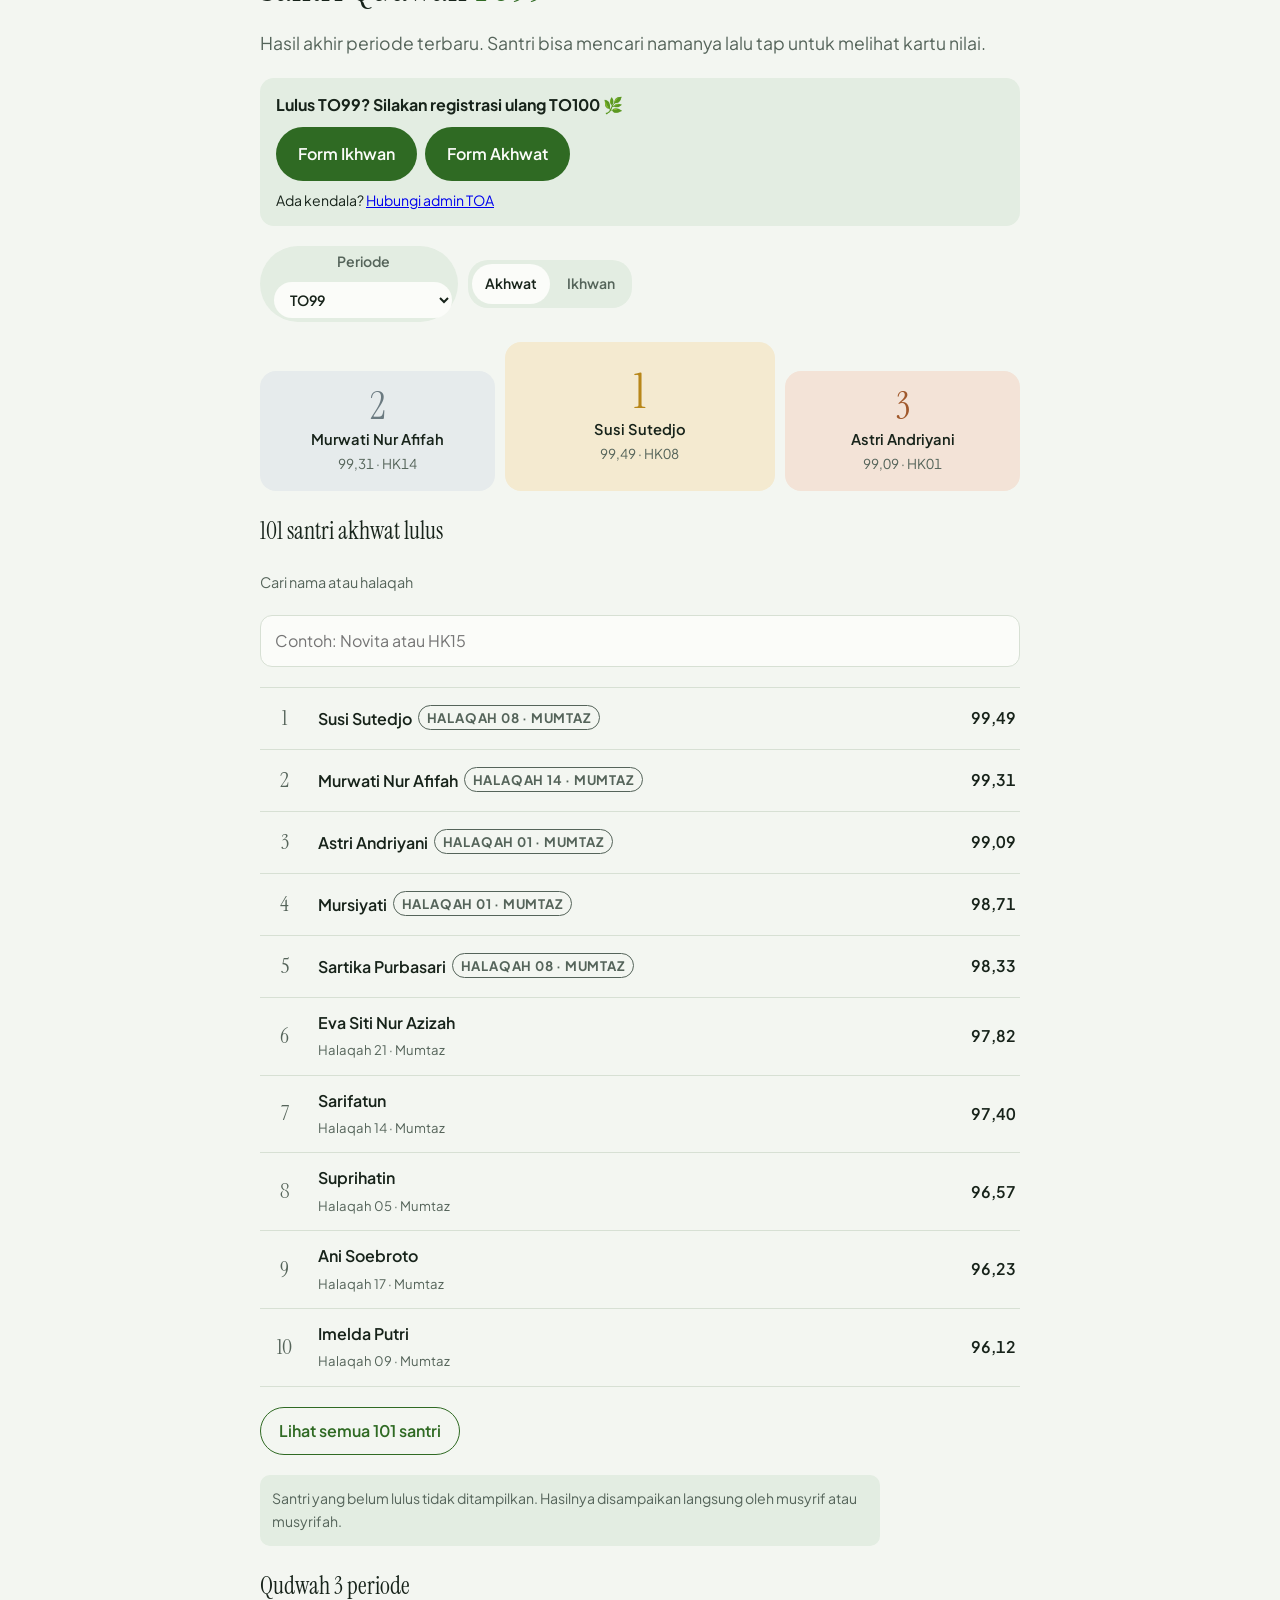
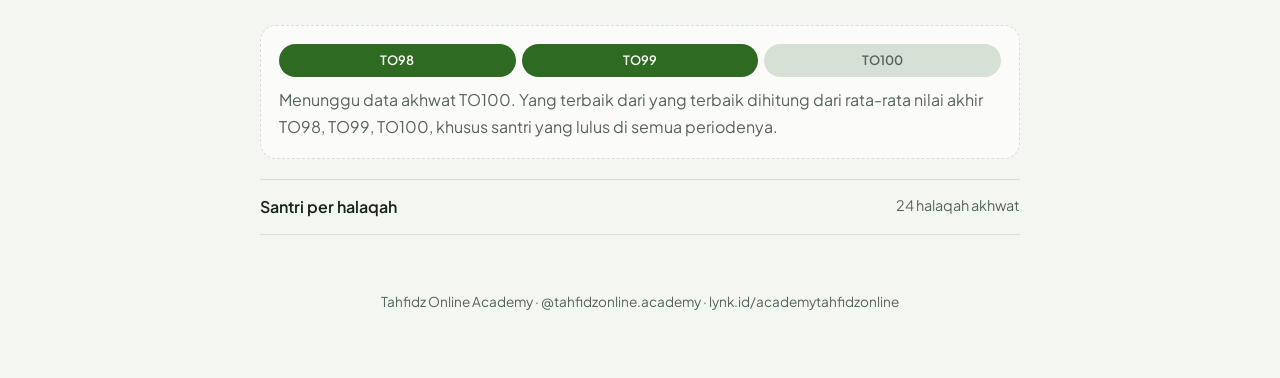
==== commit 2f191f02: "Nilai TO99, link registrasi ulang TO100, perbaiki form pendaftaran Co-Authored-By: Claude Opus 5.5 <" ====
--- a/index.html
+++ b/index.html
@@ -406,6 +406,11 @@
     <span class="eyebrow">Prestasi santri</span>
     <h2>Santri Qudwah <em style="color:var(--green)" id="lb-per"></em></h2>
     <p class="lead">Hasil akhir periode terbaru. Santri bisa mencari namanya lalu tap untuk melihat kartu nilai.</p>
+    <div class="lb-ru" style="background:var(--green-soft);border-radius:14px;padding:14px 16px;display:flex;flex-direction:column;gap:8px">
+      <b>Lulus TO99? Silakan registrasi ulang TO100 🌿</b>
+      <div style="display:flex;flex-wrap:wrap;gap:8px"><a class="btn" href="https://bit.ly/RU_IKH_LAMA" target="_blank" rel="noopener">Form Ikhwan</a><a class="btn" href="https://bit.ly/RU_AKH_LAMA" target="_blank" rel="noopener">Form Akhwat</a></div>
+      <span style="font-size:.88rem">Ada kendala? <a href="https://wa.me/6282314090180?text=Assalamu%27alaikum%20admin%2C%20saya%20ada%20kendala%20registrasi%20ulang%20TO100." target="_blank" rel="noopener">Hubungi admin TOA</a></span>
+    </div>
     <div class="lb-controls">
       <label class="lb-sel" for="lb-per-sel"><span>Periode</span><select id="lb-per-sel"></select></label>
       <div class="lb-seg"><button type="button" id="lb-g-A" aria-pressed="true">Akhwat</button><button type="button" id="lb-g-I" aria-pressed="false">Ikhwan</button></div>
@@ -432,7 +437,7 @@
       <div class="lb-bars" id="lb-c-bars"></div>
       <p class="meta" id="lb-c-meta"></p>
       <button class="lb-certbtn" type="button" id="lb-certbtn">🎓 Lihat syahadah digital</button>
-      <div class="lb-reg"><p>Untuk lanjut ke periode berikutnya, silakan registrasi ulang.</p><a id="lb-c-reg" href="#" target="_blank" rel="noopener"></a><p style="font-size:.8rem;color:var(--muted)">Admin TOA: +62 823-1409-0180</p></div>
+      <div class="lb-reg" id="lb-c-regbox"><p>Untuk lanjut ke periode berikutnya, silakan registrasi ulang lewat form berikut.</p><a id="lb-c-reg" href="#" target="_blank" rel="noopener"></a><p style="font-size:.85rem;margin:0">Ada kendala? <a id="lb-c-adm" href="https://wa.me/6282314090180" target="_blank" rel="noopener">Hubungi admin TOA</a></p></div>
     </div>
   </dialog>
 
@@ -537,7 +542,9 @@
     var el=document.createElement('div');el.className='lb-bar';el.innerHTML='<div class="lbl"><span></span><b></b></div><div class="track"><div class="fill"></div></div>';
     el.querySelector('span').textContent=x[0]+' ('+x[2]+')';el.querySelector('b').textContent=fmt(x[1]);el.querySelector('.fill').style.width=x[1]+'%';b.appendChild(el)});
   E('lb-c-meta').textContent=d.nama+' · '+hkName(d.hk)+' · Peringkat ke-'+d.rank+' dari '+passed().length+' santri '+(A?'akhwat':'ikhwan')+' lulus '+st.per;
-  var r=E('lb-c-reg');r.href='https://wa.me/6282314090180?text='+encodeURIComponent([nx,'Registrasi Ulang',d.nama,d.hk,A?'Akhwat':'Ikhwan'].join(' # '));r.textContent='Registrasi ulang '+nx+' via WhatsApp';
+  var last=SIKLUS.filter(function(p){return DATA[p]}).slice(-1)[0];E('lb-c-regbox').hidden=st.per!==last;
+  var r=E('lb-c-reg');r.href=A?'https://bit.ly/RU_AKH_LAMA':'https://bit.ly/RU_IKH_LAMA';r.textContent='Registrasi ulang '+nx+' (form '+(A?'Akhwat':'Ikhwan')+')';
+  E('lb-c-adm').href='https://wa.me/6282314090180?text='+encodeURIComponent('Assalamu\'alaikum admin, saya '+d.nama+' ('+(A?'Akhwat':'Ikhwan')+', '+hkName(d.hk)+', lulus '+st.per+') ada kendala registrasi ulang '+nx+'.');
   var dl=E('lb-dlg');if(dl.showModal)dl.showModal();else dl.setAttribute('open','');
 }
 E('lb-close').addEventListener('click',function(){var dl=E('lb-dlg');dl.close?dl.close():dl.removeAttribute('open')});
@@ -623,20 +630,20 @@
   {id:"30juz", kode:"TO", periode:"100", nama:"Tahfidz Online 30 Juz", who:"Usia 13 tahun ke atas", min:13, max:null,
    desc:"Program hafalan Al-Qur'an 30 juz secara bertahap, dengan target ziyadah dan tasmi' berkala.",
    jadwal:[["Senin–Jumat","Ziyadah"],["Sabtu–Ahad","Murajaah"]],
-   status:"berjalan", grup:"", waiting:""},
+   status:"buka", grup:"", waiting:""},
   {id:"murojaah", kode:"MO", periode:"56", nama:"Murojaah Online", who:"Semua usia · minimal hafal 1 juz", min:null, max:null,
    desc:"Menjaga dan menguatkan hafalan yang sudah dimiliki, supaya tidak hilang dan makin mutqin.",
    jadwal:[["Senin–Ahad","Murajaah"],["Tasmi'","Menyesuaikan jadwal"]],
-   status:"berjalan", grup:"", waiting:""},
+   status:"buka", grup:"", waiting:""},
   {id:"pilihan", kode:"TOSP", periode:"49", nama:"Tahfidz Surah-Surah Pilihan", who:"Semua usia", min:null, max:null,
    desc:"Menghafal surat-surat yang dekat dengan amalan harian.",
    jadwal:[["Sepekan","3× pertemuan"]],
    list:["Al-Mulk","Al-Waqi'ah","Ar-Rahman","Yasin","dan surat pilihan lainnya"],
-   status:"berjalan", grup:"", waiting:""},
+   status:"buka", grup:"", waiting:""},
   {id:"kids", kode:"TOK", periode:"47", nama:"Tahfidz Online for Kids", who:"Usia 6–12 tahun", min:6, max:12,
    desc:"Hafalan bertahap untuk anak, dimulai dari surat-surat pendek, didampingi orang tua.",
    jadwal:[["Senin–Jumat","Ziyadah"],["Sabtu","Murajaah"]],
-   status:"berjalan", grup:"", waiting:""}
+   status:"buka", grup:"", waiting:""}
 ];
 /* Testimoni santri: isi dengan kutipan asli. Section tampil otomatis bila ada isinya.
    Contoh: {teks:"...", nama:"Fatimah", ket:"Santri Murojaah Online · Makassar"} */
@@ -700,12 +707,12 @@
   err.hidden=true;
   var a=document.createElement('a'); a.href='https://wa.me/'+ADMIN_WA+'?text='+encodeURIComponent(message()); a.target='_blank'; a.rel='noopener'; document.body.appendChild(a); a.click(); a.remove();
   var after=document.getElementById('after'), gl=document.getElementById('group-link'), link=priv()?'':(p.status==='buka'?p.grup:p.waiting);
-  document.getElementById('after-title').textContent = priv() ? 'Langkah berikutnya: tunggu kabar dari admin' : p.status==='buka' ? 'Langkah berikutnya: tunggu kabar dari admin';
+  document.getElementById('after-title').textContent = 'Langkah berikutnya: tunggu kabar dari admin';
   document.getElementById('after-text').textContent = priv()
     ? 'Pastikan pesan ke admin sudah terkirim di WhatsApp. Admin akan menghubungimu untuk mengatur musyrif/musyrifah dan jadwal private.'
     : link
     ? 'Pastikan pesan ke admin sudah terkirim di WhatsApp, lalu bergabung lewat tombol di bawah.'
-    : 'Pastikan pesan ke admin sudah terkirim di WhatsApp. Admin akan menghubungimu untuk langkah selanjutnya.';
+    : 'Mohon bersabar ya. Nanti kamu akan dimasukkan ke grup. Silakan siapkan bacaan terbaikmu untuk tes masuk periode ini.';
   if(link){gl.href=link; gl.textContent=p.status==='buka'?'Gabung grup periode':'Gabung grup waiting list'; gl.hidden=false}else{gl.hidden=true}
   after.hidden=false;
 });
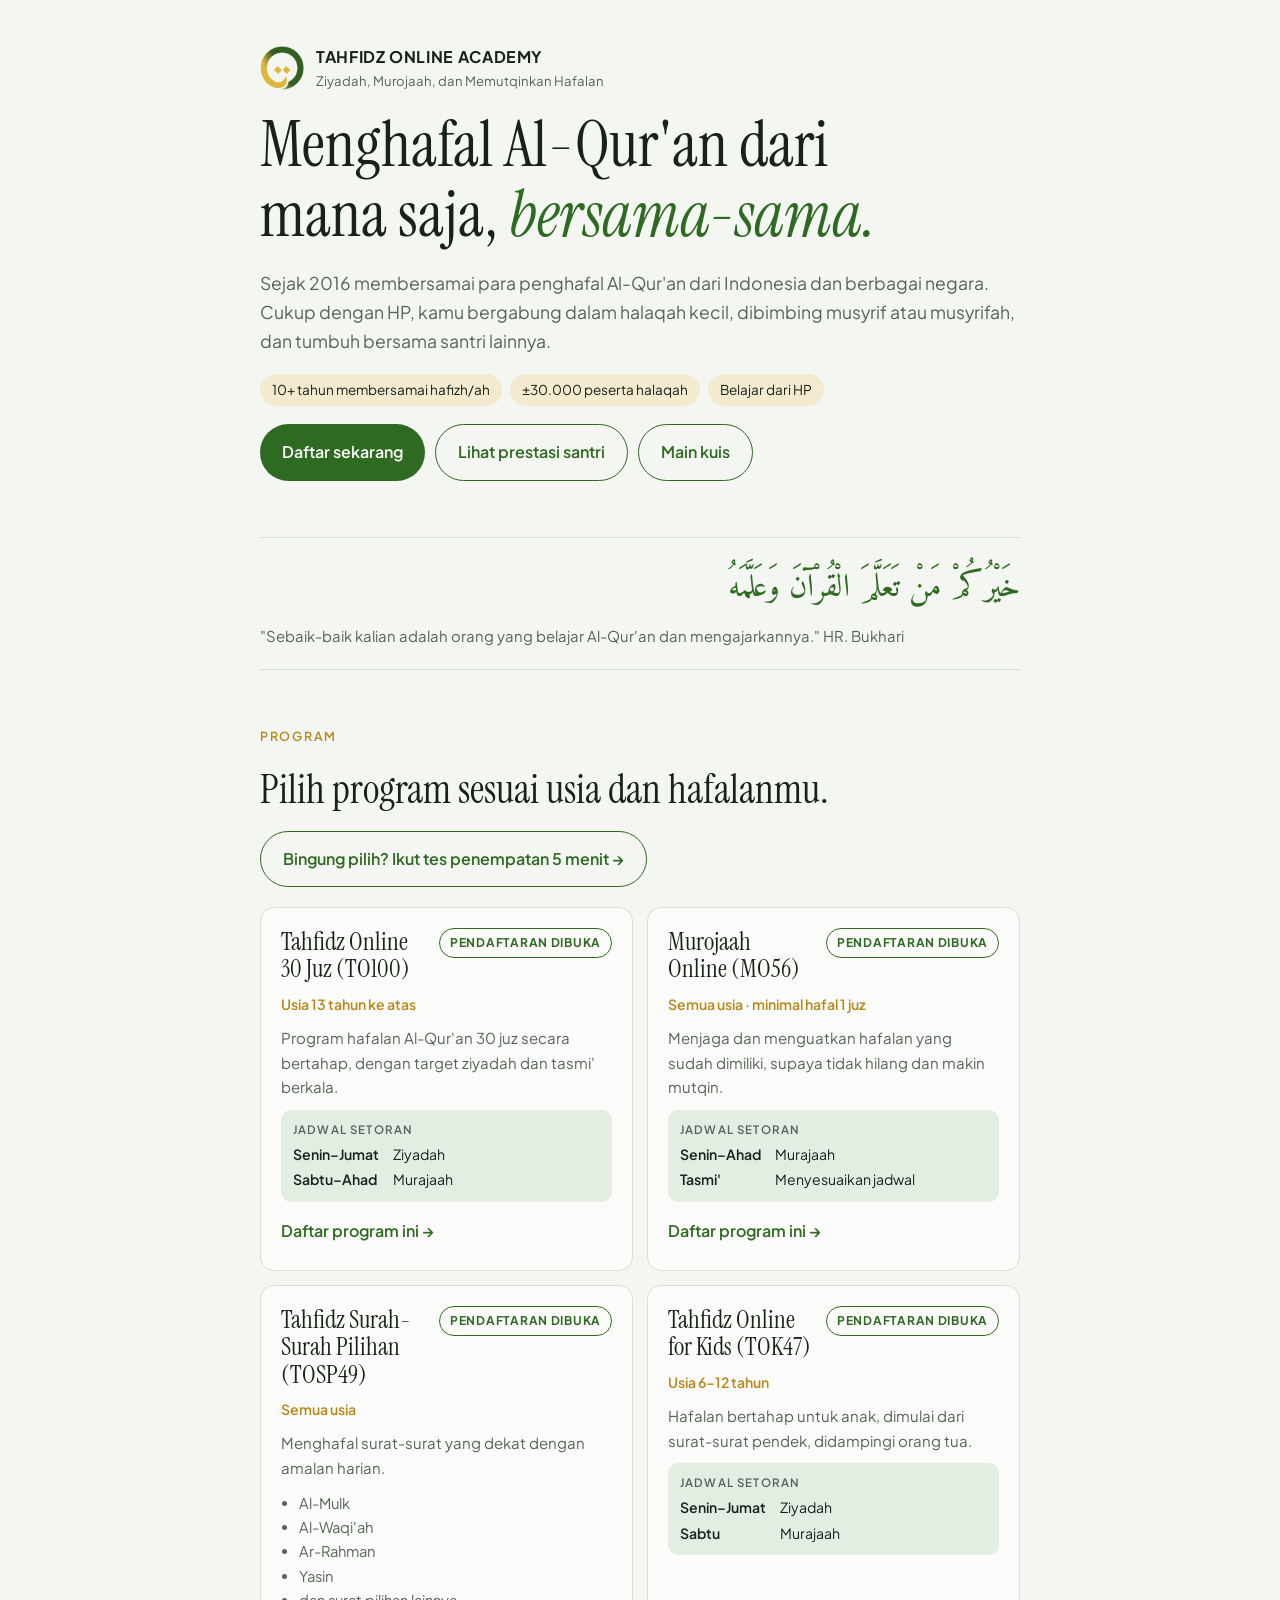
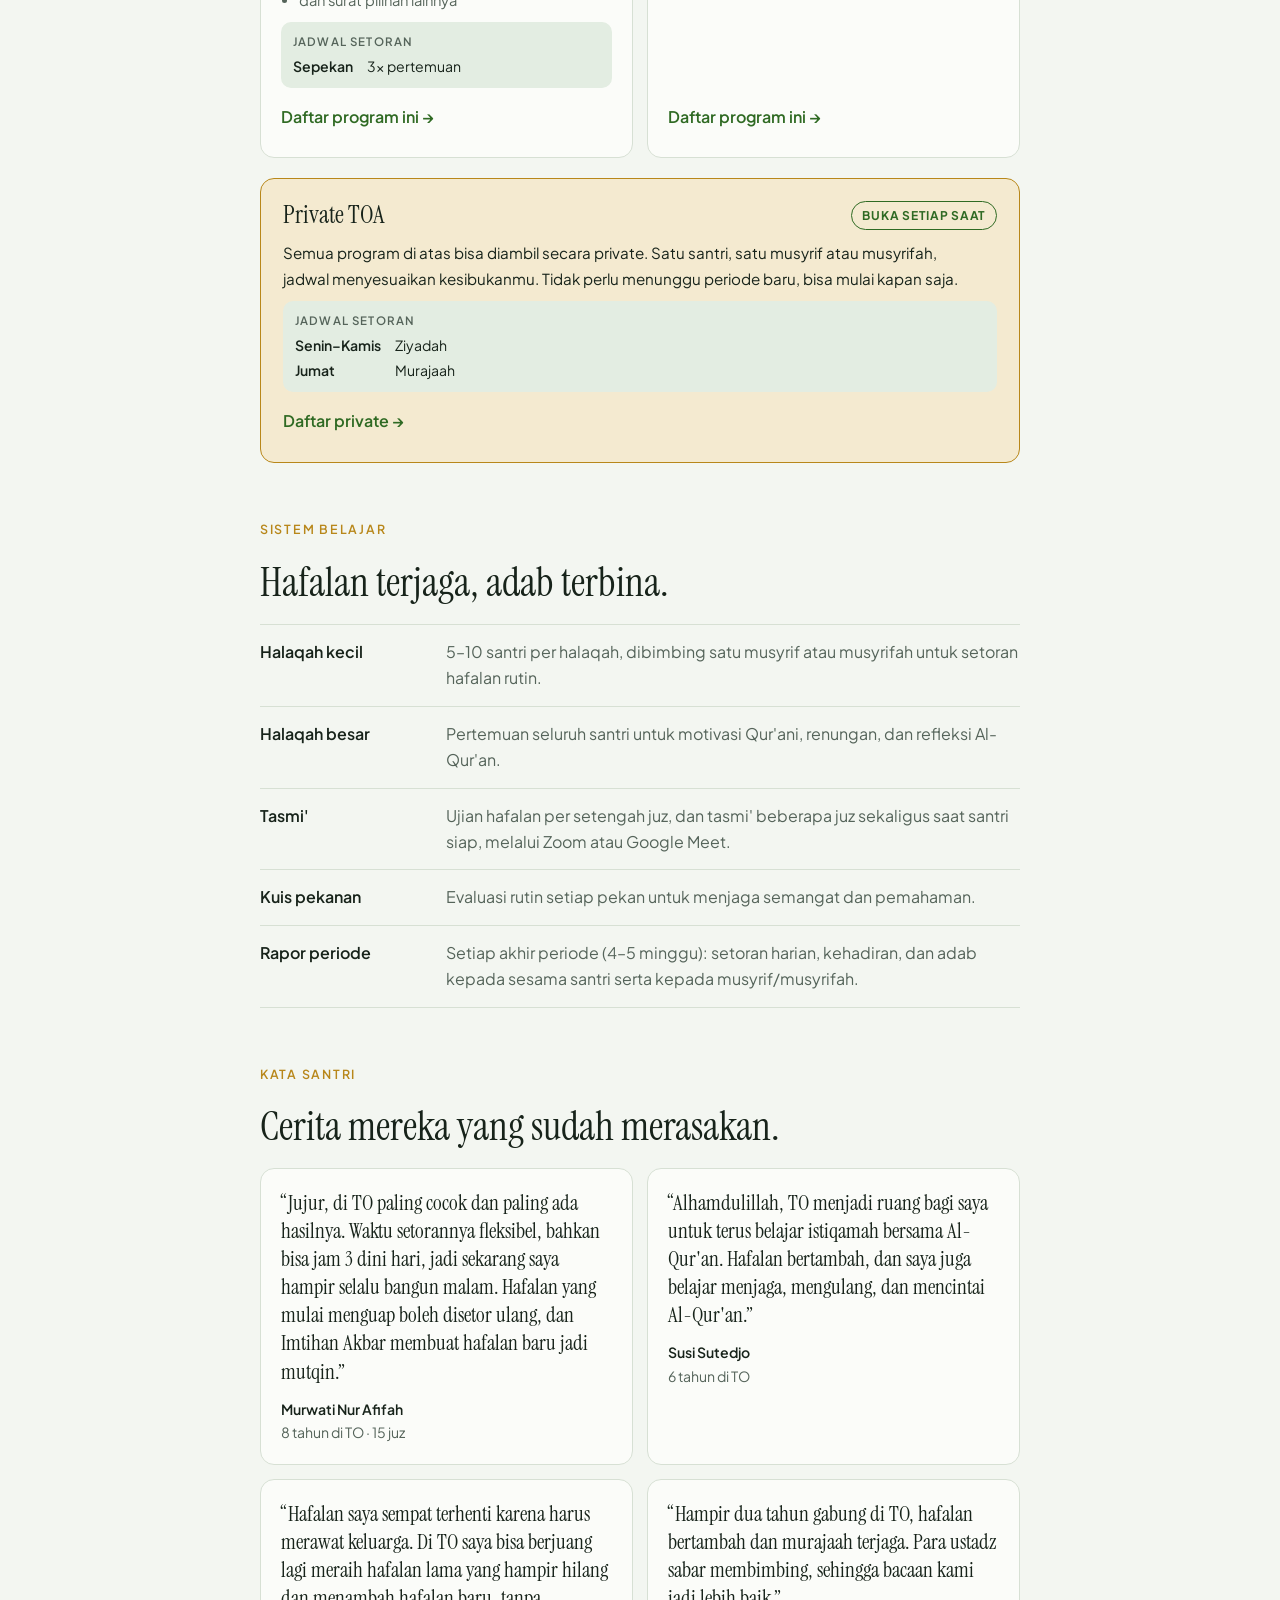
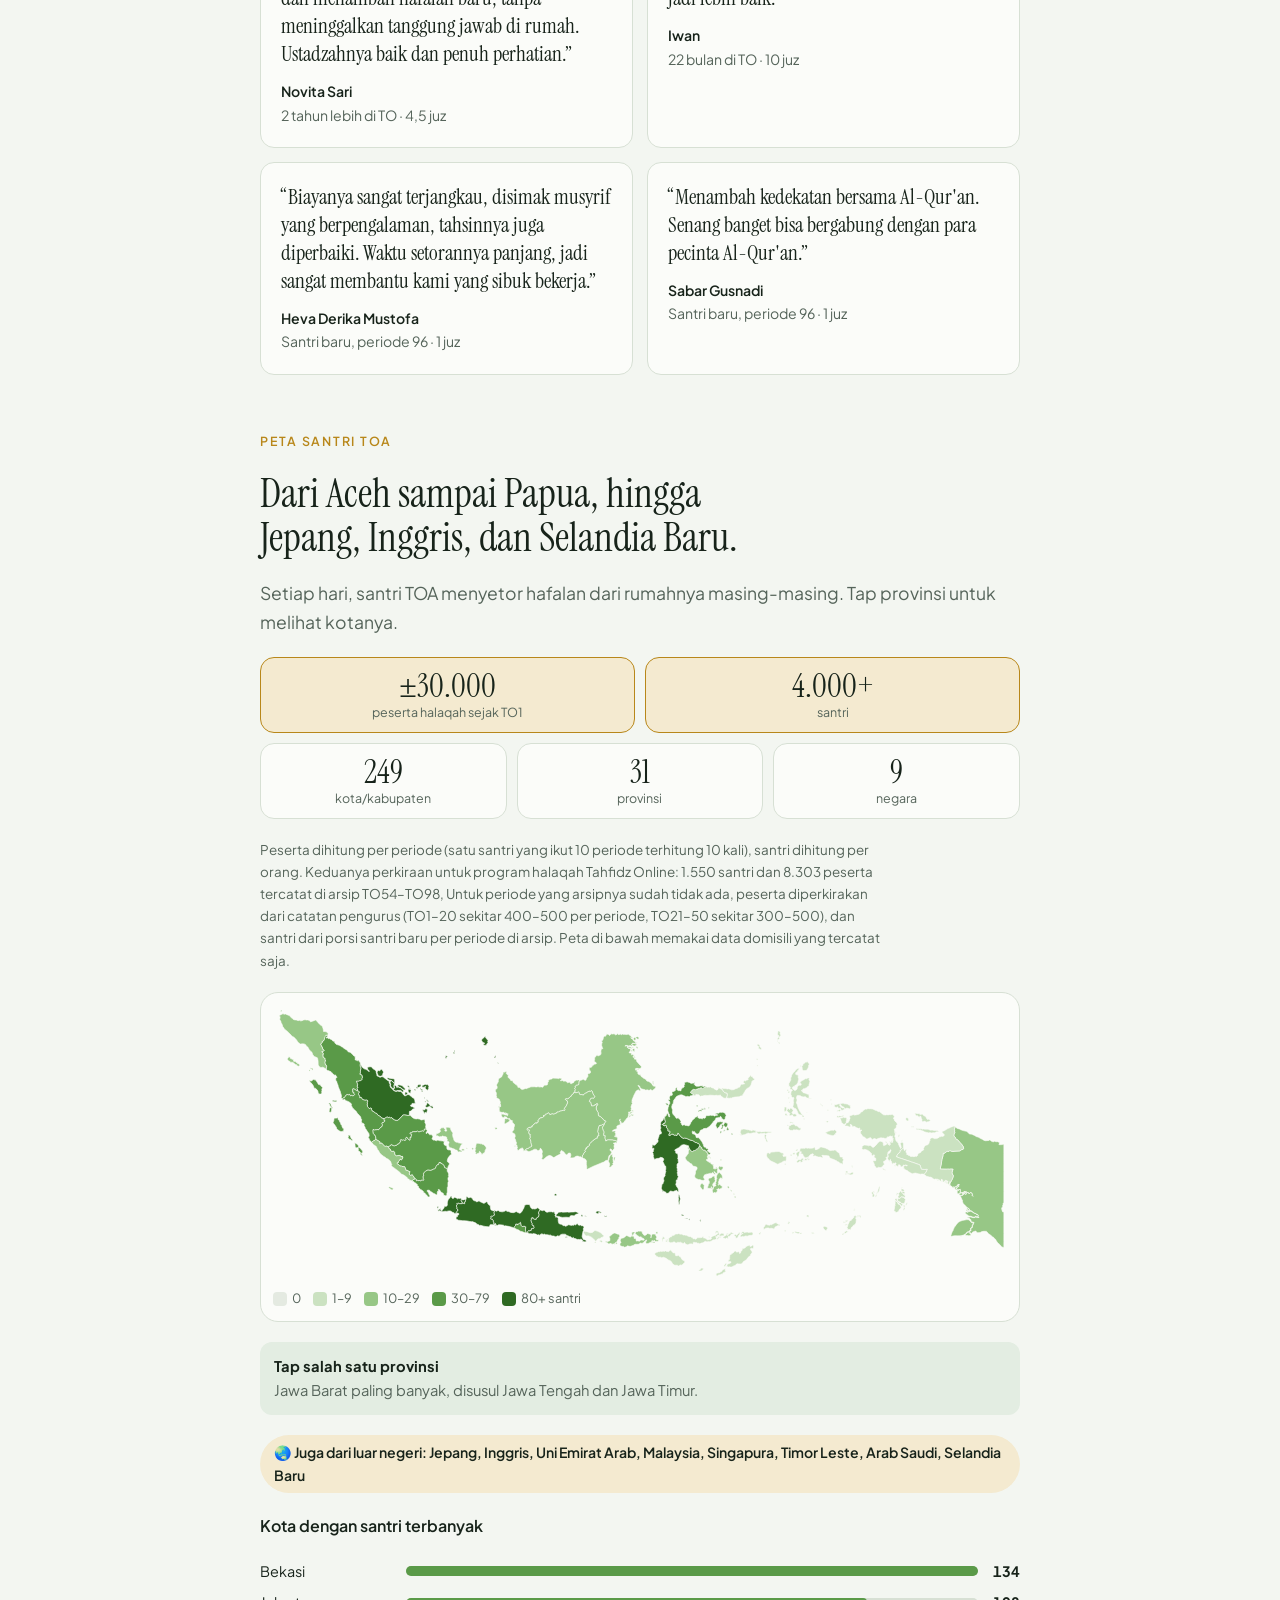
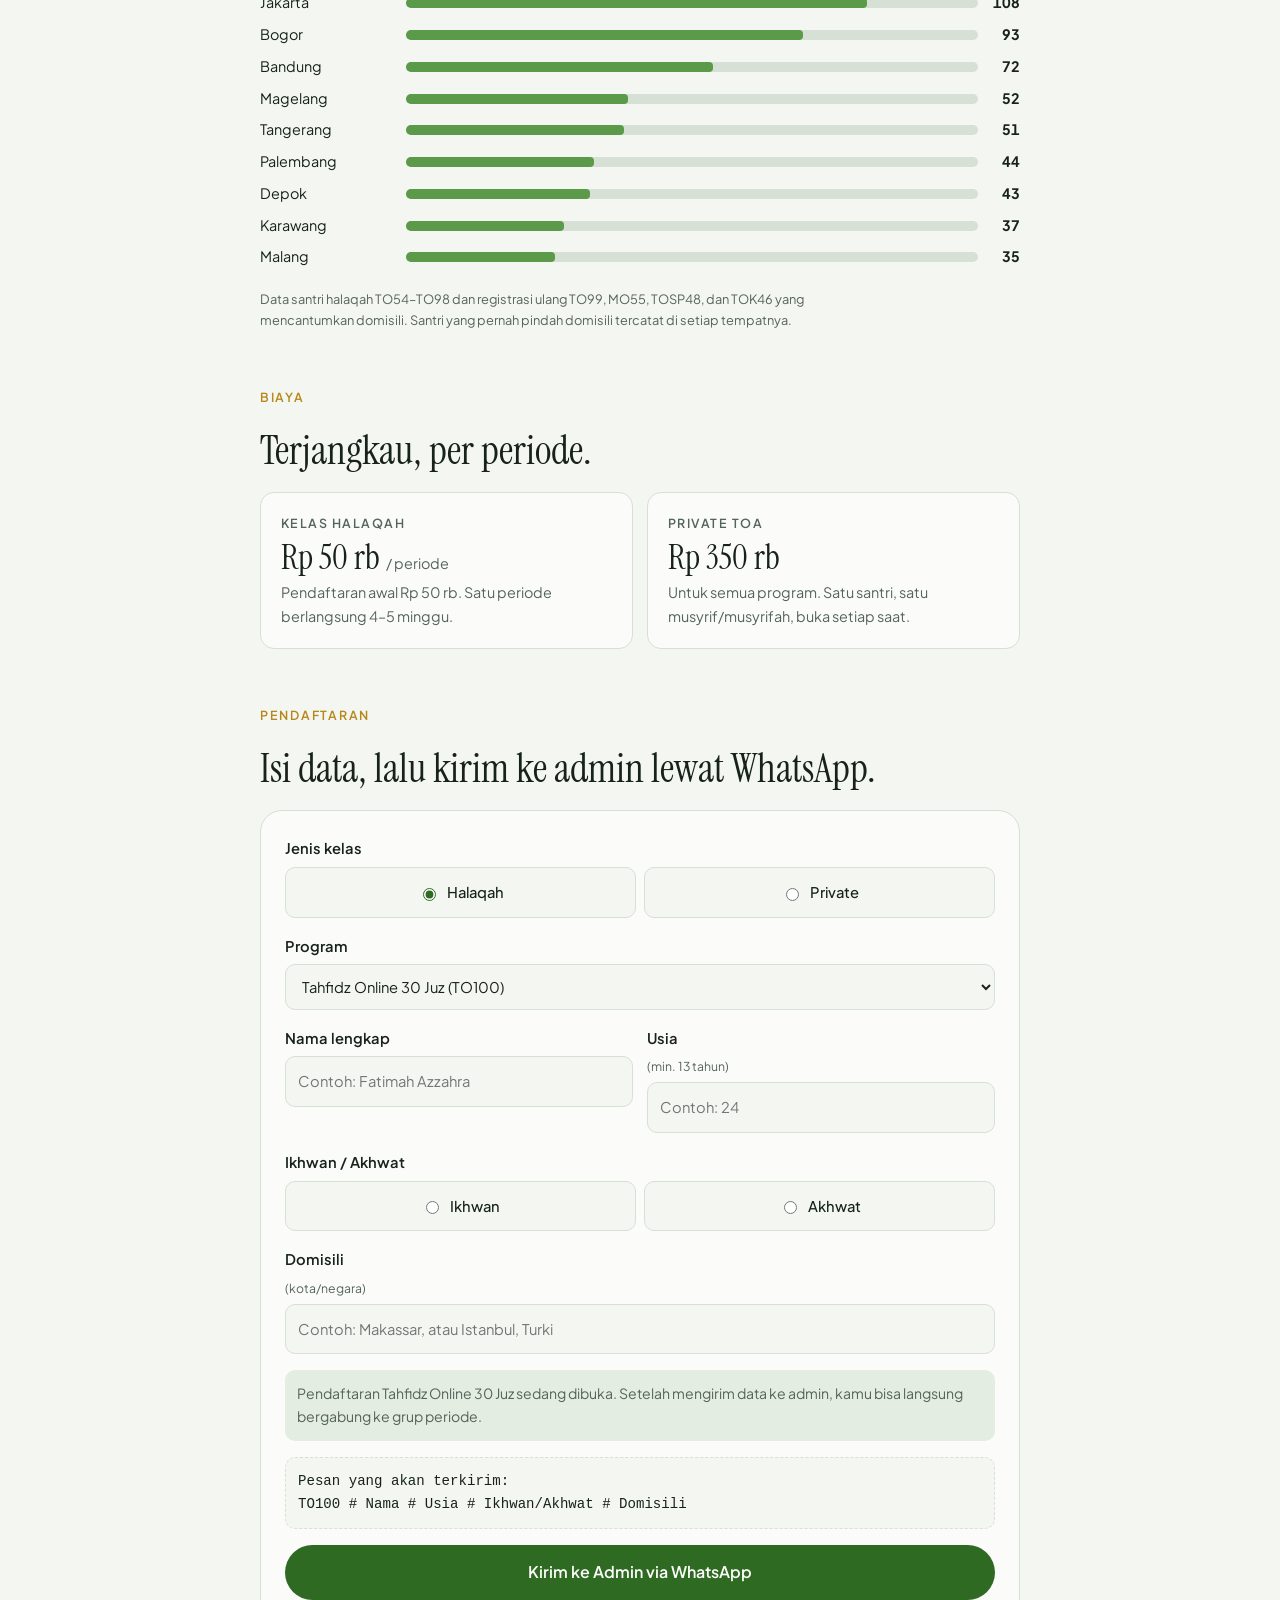
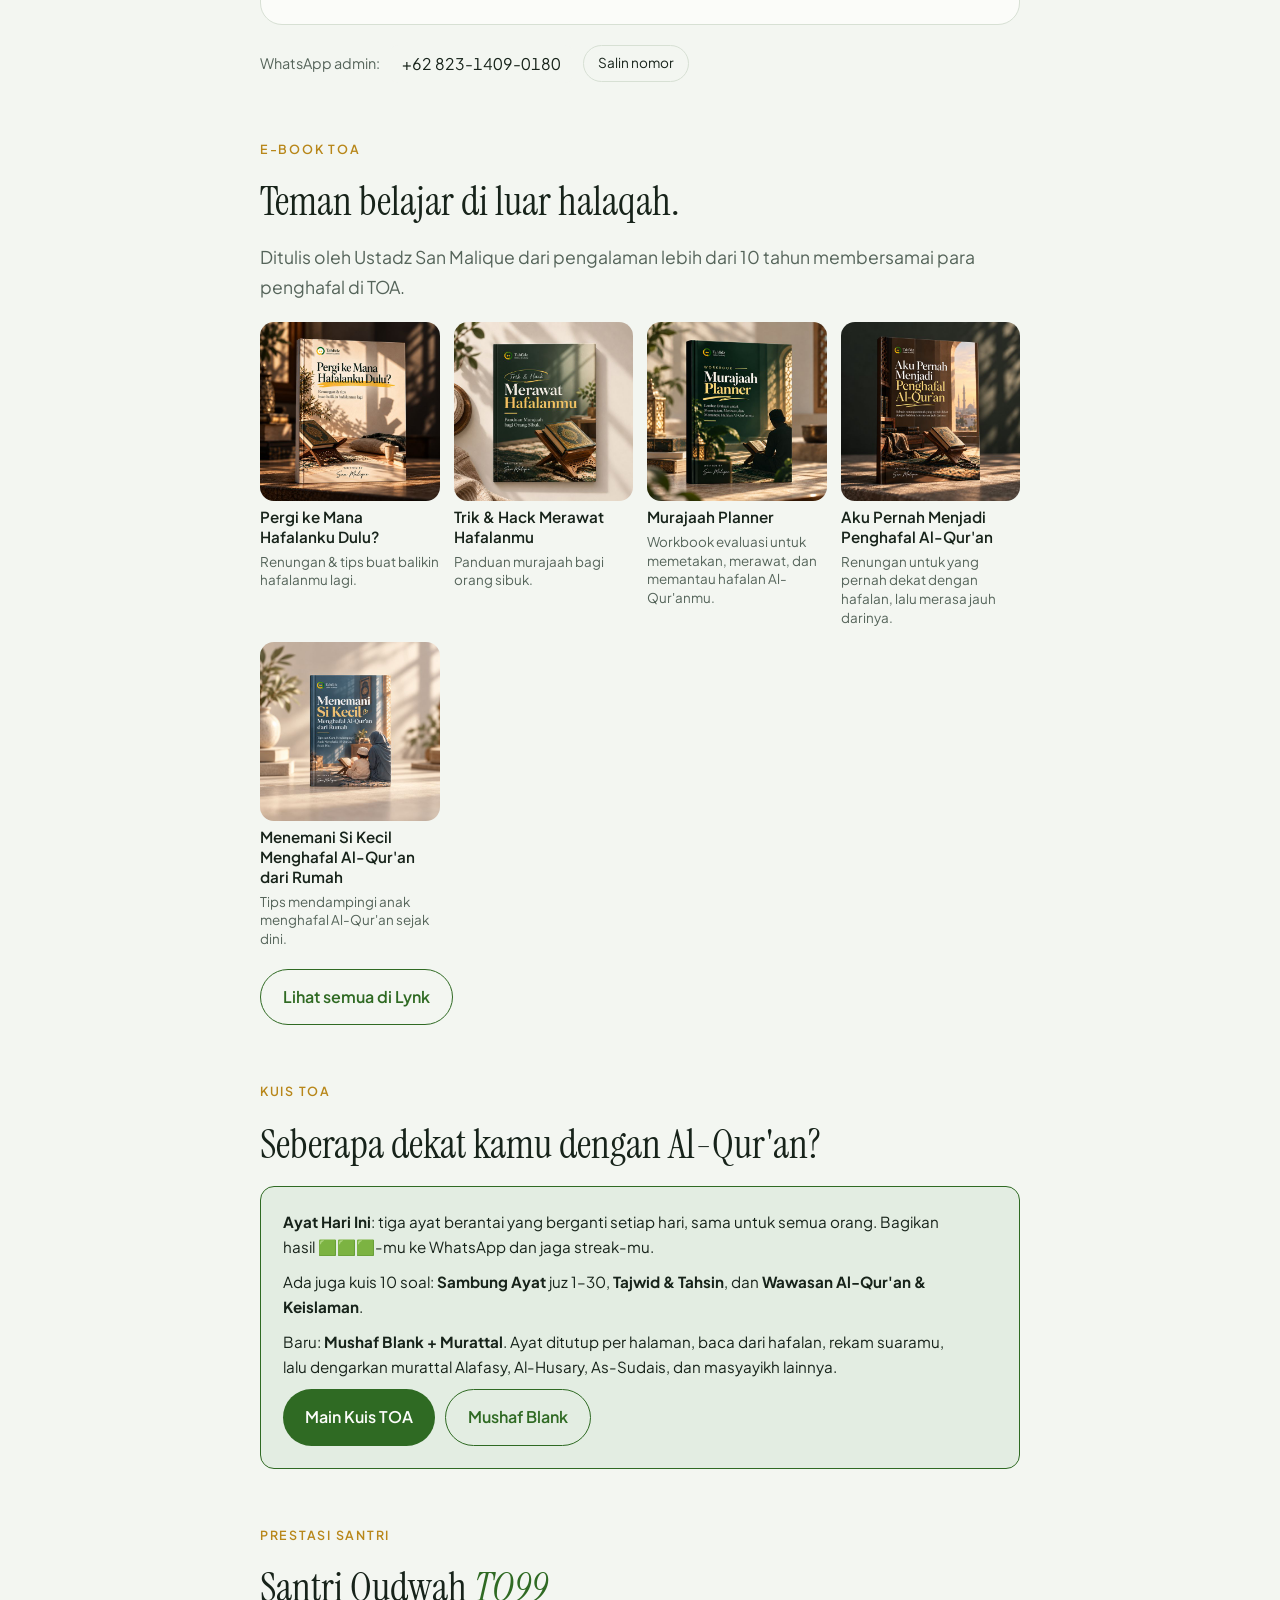
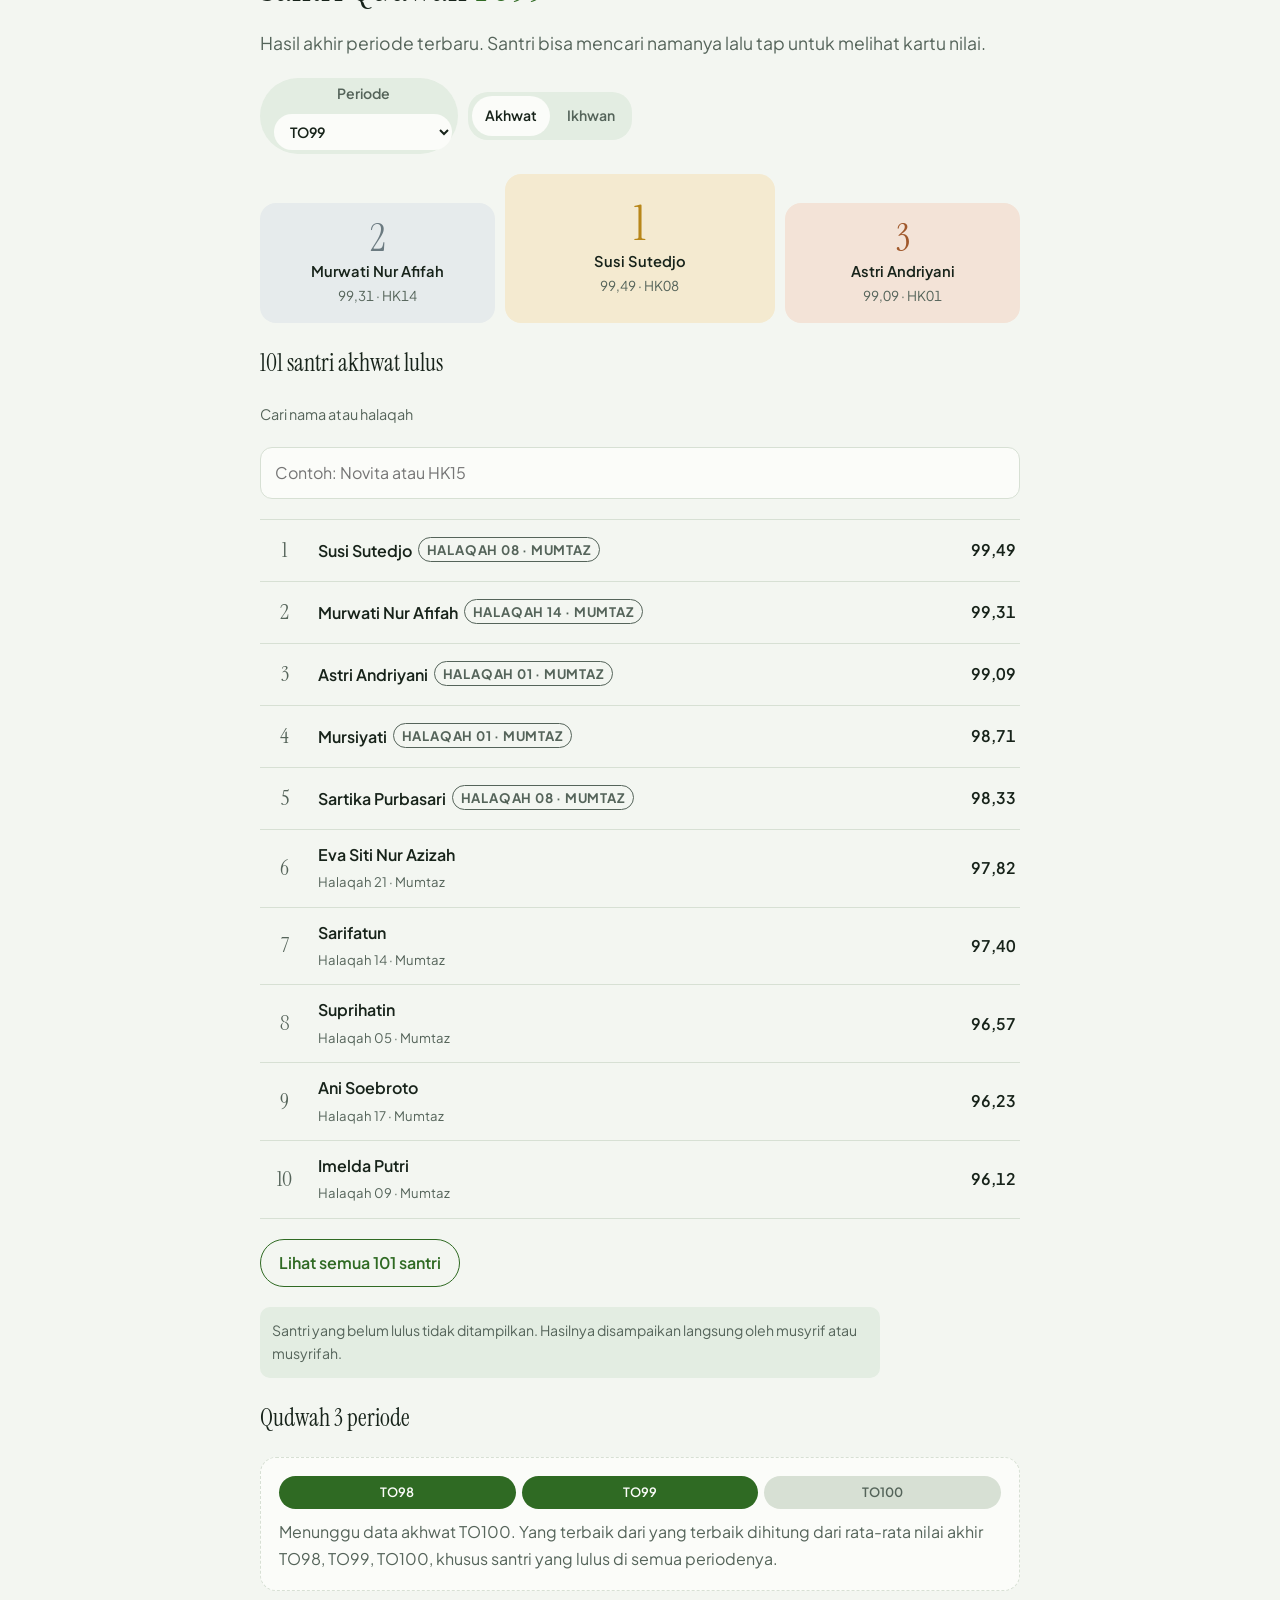
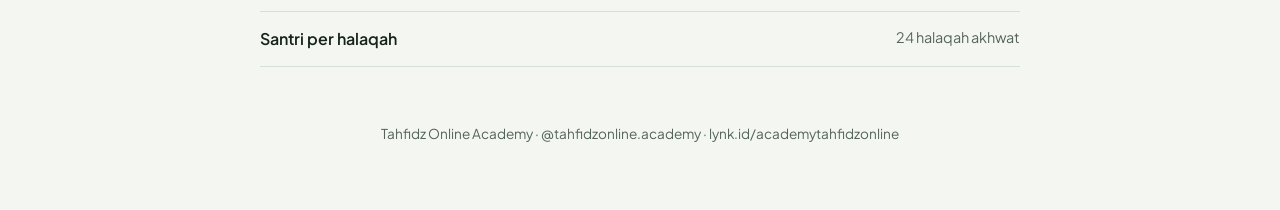
==== commit 48b67078: "Info registrasi ulang TO100: bukti komitmen, rekening BSI, deadline Co-Authored-By: Claude Opus 5.5 " ====
--- a/index.html
+++ b/index.html
@@ -406,11 +406,27 @@
     <span class="eyebrow">Prestasi santri</span>
     <h2>Santri Qudwah <em style="color:var(--green)" id="lb-per"></em></h2>
     <p class="lead">Hasil akhir periode terbaru. Santri bisa mencari namanya lalu tap untuk melihat kartu nilai.</p>
-    <div class="lb-ru" style="background:var(--green-soft);border-radius:14px;padding:14px 16px;display:flex;flex-direction:column;gap:8px">
-      <b>Lulus TO99? Silakan registrasi ulang TO100 🌿</b>
-      <div style="display:flex;flex-wrap:wrap;gap:8px"><a class="btn" href="https://bit.ly/RU_IKH_LAMA" target="_blank" rel="noopener">Form Ikhwan</a><a class="btn" href="https://bit.ly/RU_AKH_LAMA" target="_blank" rel="noopener">Form Akhwat</a></div>
-      <span style="font-size:.88rem">Ada kendala? <a href="https://wa.me/6282314090180?text=Assalamu%27alaikum%20admin%2C%20saya%20ada%20kendala%20registrasi%20ulang%20TO100." target="_blank" rel="noopener">Hubungi admin TOA</a></span>
-    </div>
+    <div class="lb-ru" id="lb-ru" style="background:var(--green-soft);border-radius:16px;padding:16px 18px;display:flex;flex-direction:column;gap:10px">
+      <b style="font-size:1.05rem">Gimana hasil akhir antum periode 99?</b>
+      <p style="margin:0">Perjuangan belum berakhir untuk terus istiqamah hingga 30 juz dan mutqin. Bagi antum yang <b>LANJUT</b>, silakan registrasi ulang. Bagi yang belum lulus, terus istiqamah di luar sana.</p>
+      <p style="margin:0">Lengkapi formnya dengan benar dan teliti:</p>
+      <div style="display:flex;flex-wrap:wrap;gap:8px"><a class="btn" href="https://bit.ly/RU_IKH_LAMA" target="_blank" rel="noopener">👳‍♂️ Form Ikhwan</a><a class="btn" href="https://bit.ly/RU_AKH_LAMA" target="_blank" rel="noopener">🌺 Form Akhwat</a></div>
+      <p style="margin:0">Kemudian selesaikan <b>BUKTI KOMITMEN Rp50.000 atau lebih</b> sebagai bukti keseriusan antum, transfer ke:</p>
+      <div style="background:var(--paper);border:1px solid var(--line);border-radius:12px;padding:12px 14px;display:flex;align-items:center;justify-content:space-between;gap:10px;flex-wrap:wrap">
+        <span>💰 Bank Syariah Indonesia (BSI)<br><b style="font-size:1.2rem;letter-spacing:.04em">7134679772</b><br>a.n. Ali Akbar</span>
+        <button type="button" class="btn ghost" id="lb-ru-copy">Salin nomor</button>
+      </div>
+      <p style="margin:0">📅 <b>Deadline: Sabtu, 28 November 2026, pukul 22.00 WIB.</b> Lewat dari waktu tersebut belum bisa lanjut ke periode 100.</p>
+      <span style="font-size:.9rem">Ada kendala? <a href="https://wa.me/6282314090180?text=Assalamu%27alaikum%20admin%2C%20saya%20ada%20kendala%20registrasi%20ulang%20TO100." target="_blank" rel="noopener">Hubungi admin TOA</a></span>
+      <p style="margin:0;font-style:italic">Sampai berjumpa di periode 100 dengan semangat baru, target baru, dan hafalan yang mutqin. Aamiin.</p>
+    </div>
+<script>
+(function(){var D=Date.parse('2026-11-28T22:00:00+07:00'),box=document.getElementById('lb-ru');
+  if(Date.now()>D){box.hidden=true;window.RU_CLOSED=true}
+  document.getElementById('lb-ru-copy').addEventListener('click',function(){var b=this;
+    function ok(){b.textContent='Tersalin ✓';setTimeout(function(){b.textContent='Salin nomor'},1800)}
+    if(navigator.clipboard)navigator.clipboard.writeText('7134679772').then(ok,function(){});})})();
+</script>
     <div class="lb-controls">
       <label class="lb-sel" for="lb-per-sel"><span>Periode</span><select id="lb-per-sel"></select></label>
       <div class="lb-seg"><button type="button" id="lb-g-A" aria-pressed="true">Akhwat</button><button type="button" id="lb-g-I" aria-pressed="false">Ikhwan</button></div>
@@ -437,7 +453,7 @@
       <div class="lb-bars" id="lb-c-bars"></div>
       <p class="meta" id="lb-c-meta"></p>
       <button class="lb-certbtn" type="button" id="lb-certbtn">🎓 Lihat syahadah digital</button>
-      <div class="lb-reg" id="lb-c-regbox"><p>Untuk lanjut ke periode berikutnya, silakan registrasi ulang lewat form berikut.</p><a id="lb-c-reg" href="#" target="_blank" rel="noopener"></a><p style="font-size:.85rem;margin:0">Ada kendala? <a id="lb-c-adm" href="https://wa.me/6282314090180" target="_blank" rel="noopener">Hubungi admin TOA</a></p></div>
+      <div class="lb-reg" id="lb-c-regbox"><p>Untuk lanjut ke periode berikutnya, silakan registrasi ulang lewat form berikut.</p><a id="lb-c-reg" href="#" target="_blank" rel="noopener"></a><p style="font-size:.88rem;margin:0">Lalu transfer <b>bukti komitmen Rp50.000+</b> ke BSI <b>7134679772</b> a.n. Ali Akbar. Deadline Sabtu, 28 November 2026, 22.00 WIB.</p><p style="font-size:.85rem;margin:0">Ada kendala? <a id="lb-c-adm" href="https://wa.me/6282314090180" target="_blank" rel="noopener">Hubungi admin TOA</a></p></div>
     </div>
   </dialog>
 
@@ -542,7 +558,7 @@
     var el=document.createElement('div');el.className='lb-bar';el.innerHTML='<div class="lbl"><span></span><b></b></div><div class="track"><div class="fill"></div></div>';
     el.querySelector('span').textContent=x[0]+' ('+x[2]+')';el.querySelector('b').textContent=fmt(x[1]);el.querySelector('.fill').style.width=x[1]+'%';b.appendChild(el)});
   E('lb-c-meta').textContent=d.nama+' · '+hkName(d.hk)+' · Peringkat ke-'+d.rank+' dari '+passed().length+' santri '+(A?'akhwat':'ikhwan')+' lulus '+st.per;
-  var last=SIKLUS.filter(function(p){return DATA[p]}).slice(-1)[0];E('lb-c-regbox').hidden=st.per!==last;
+  var last=SIKLUS.filter(function(p){return DATA[p]}).slice(-1)[0];E('lb-c-regbox').hidden=st.per!==last||!!window.RU_CLOSED;
   var r=E('lb-c-reg');r.href=A?'https://bit.ly/RU_AKH_LAMA':'https://bit.ly/RU_IKH_LAMA';r.textContent='Registrasi ulang '+nx+' (form '+(A?'Akhwat':'Ikhwan')+')';
   E('lb-c-adm').href='https://wa.me/6282314090180?text='+encodeURIComponent('Assalamu\'alaikum admin, saya '+d.nama+' ('+(A?'Akhwat':'Ikhwan')+', '+hkName(d.hk)+', lulus '+st.per+') ada kendala registrasi ulang '+nx+'.');
   var dl=E('lb-dlg');if(dl.showModal)dl.showModal();else dl.setAttribute('open','');
